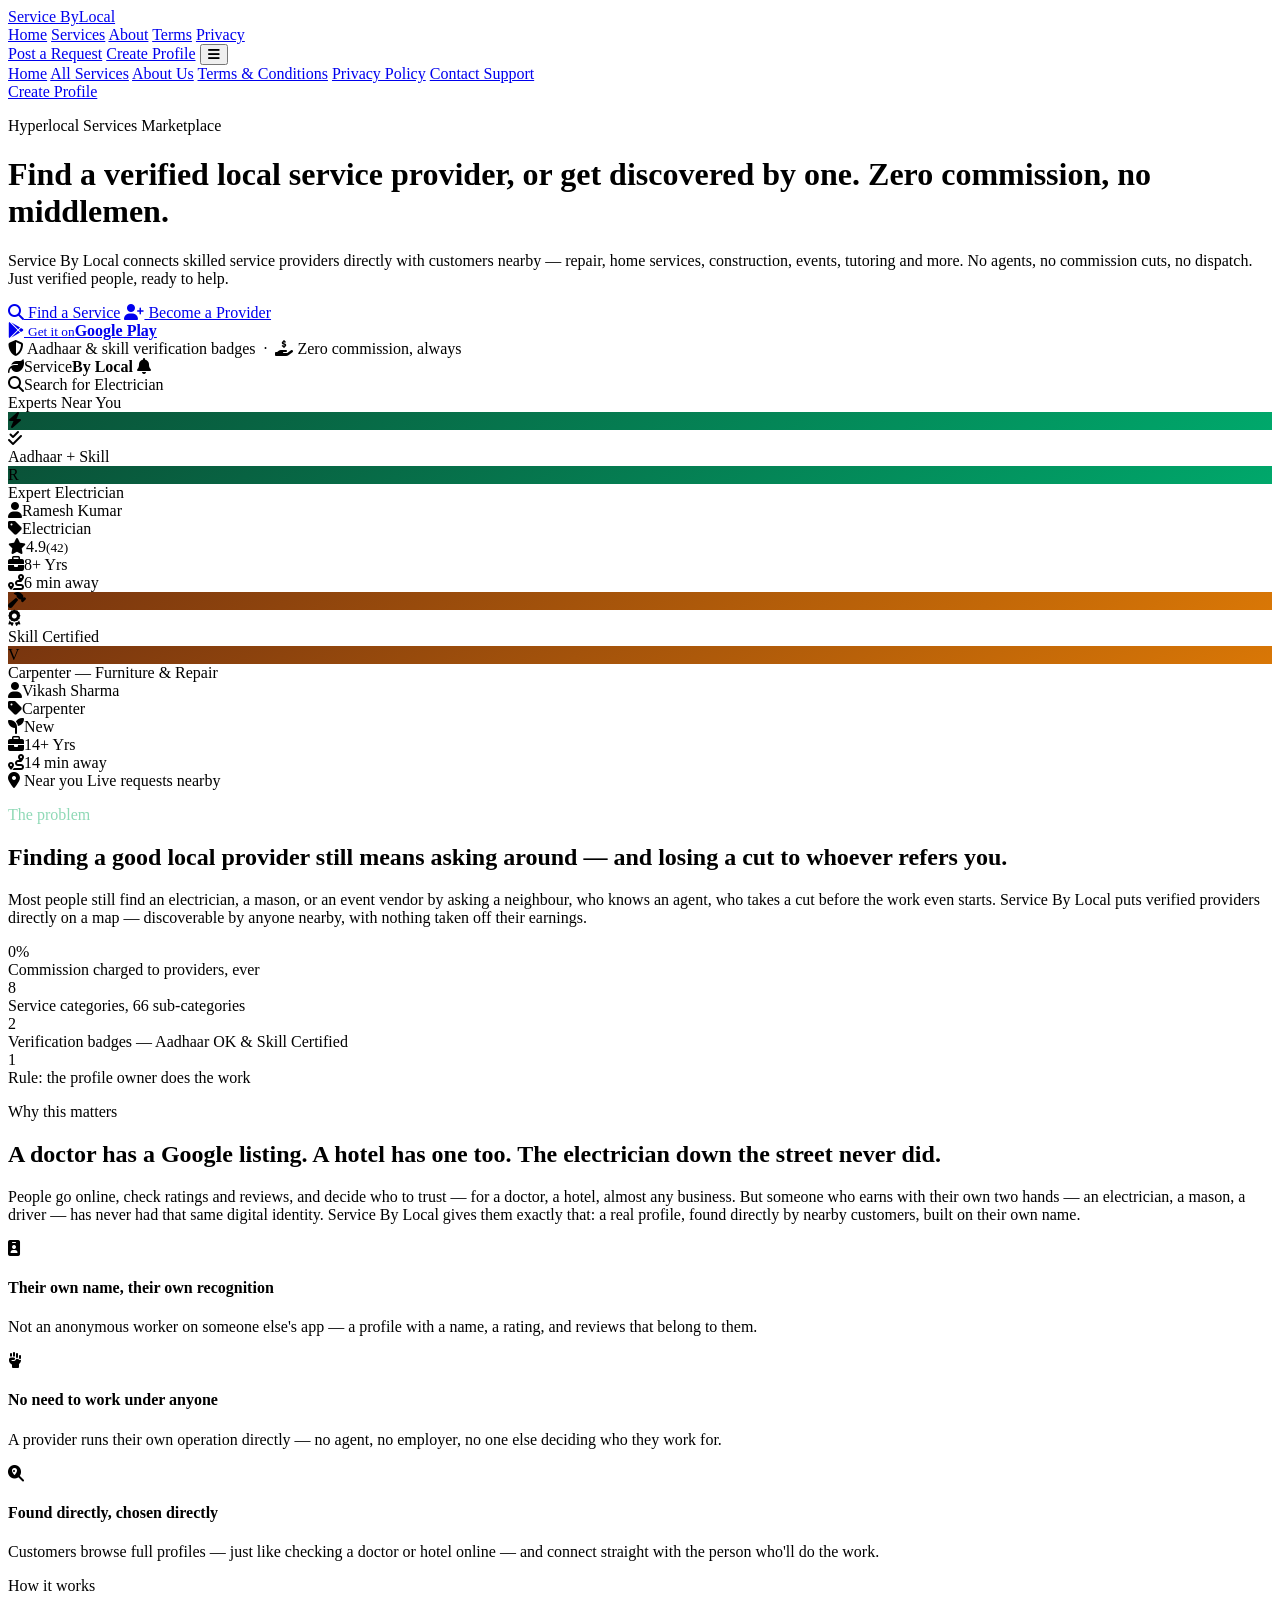
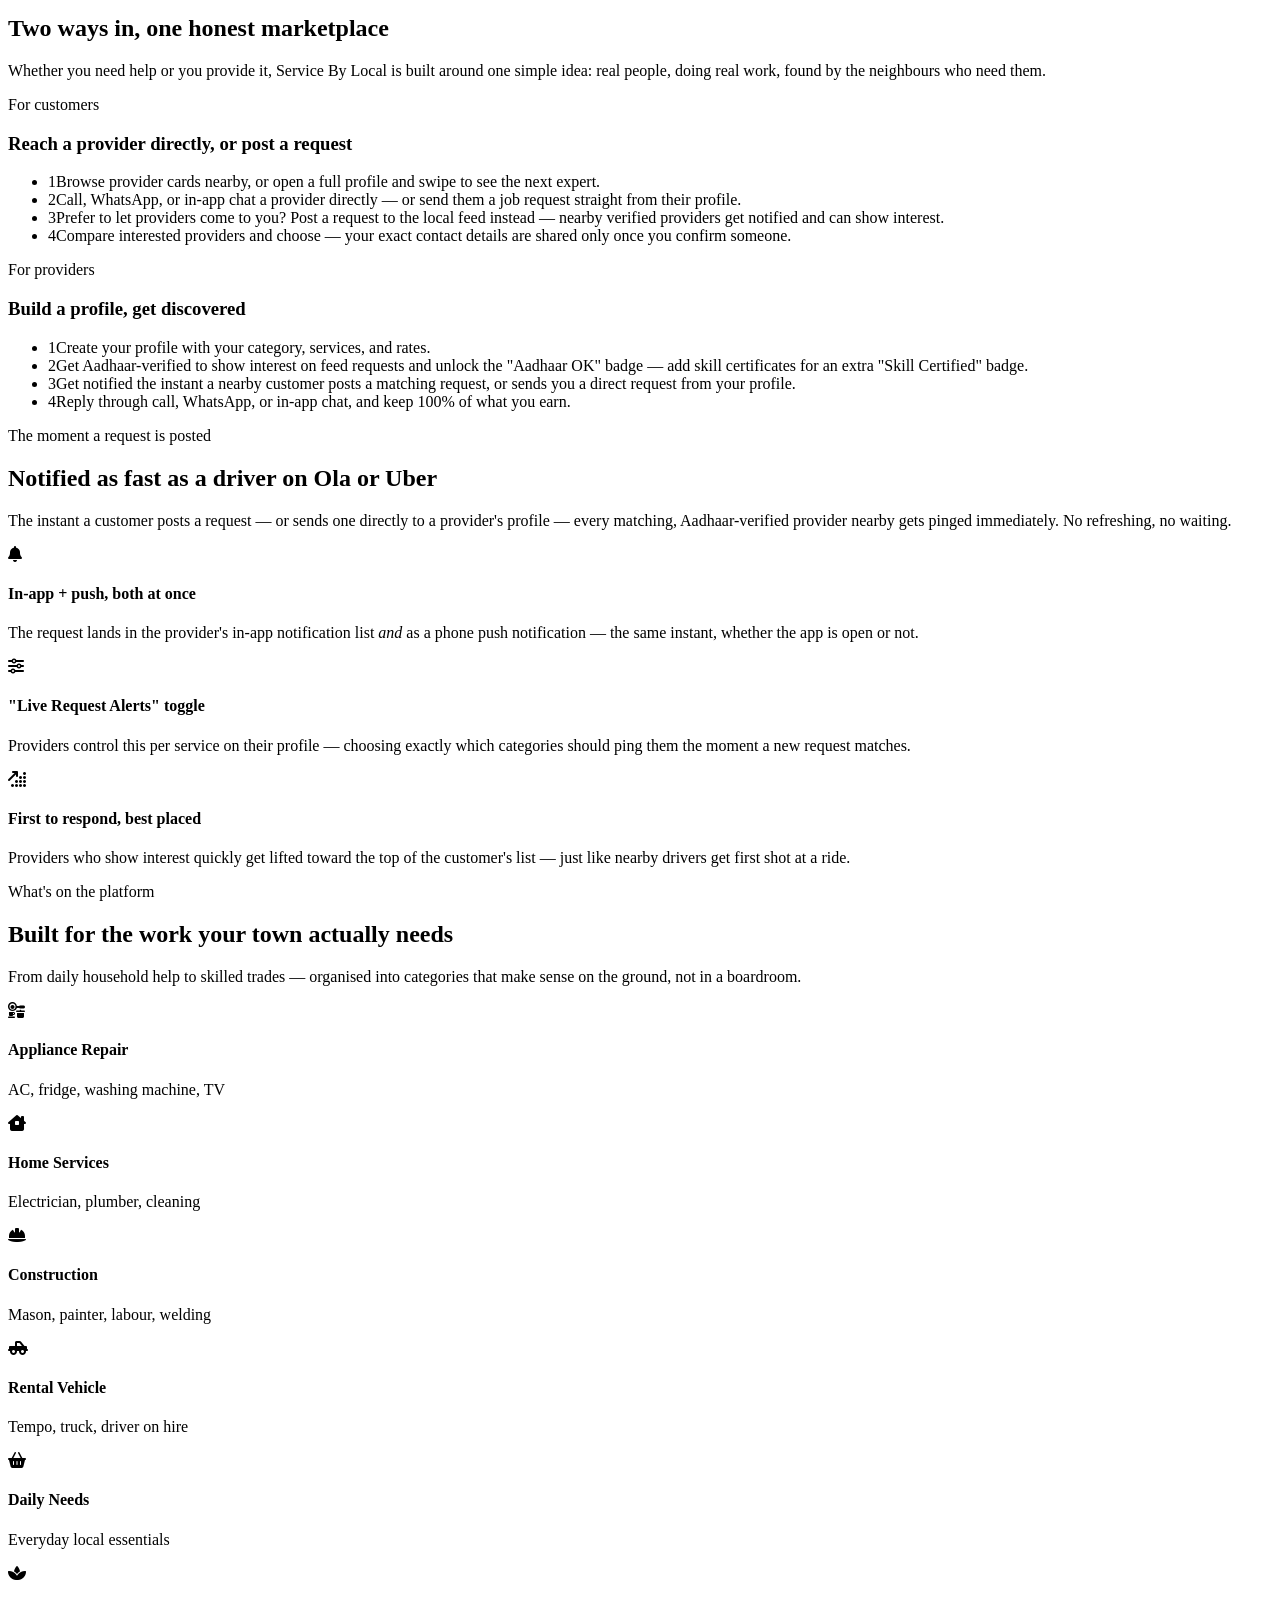
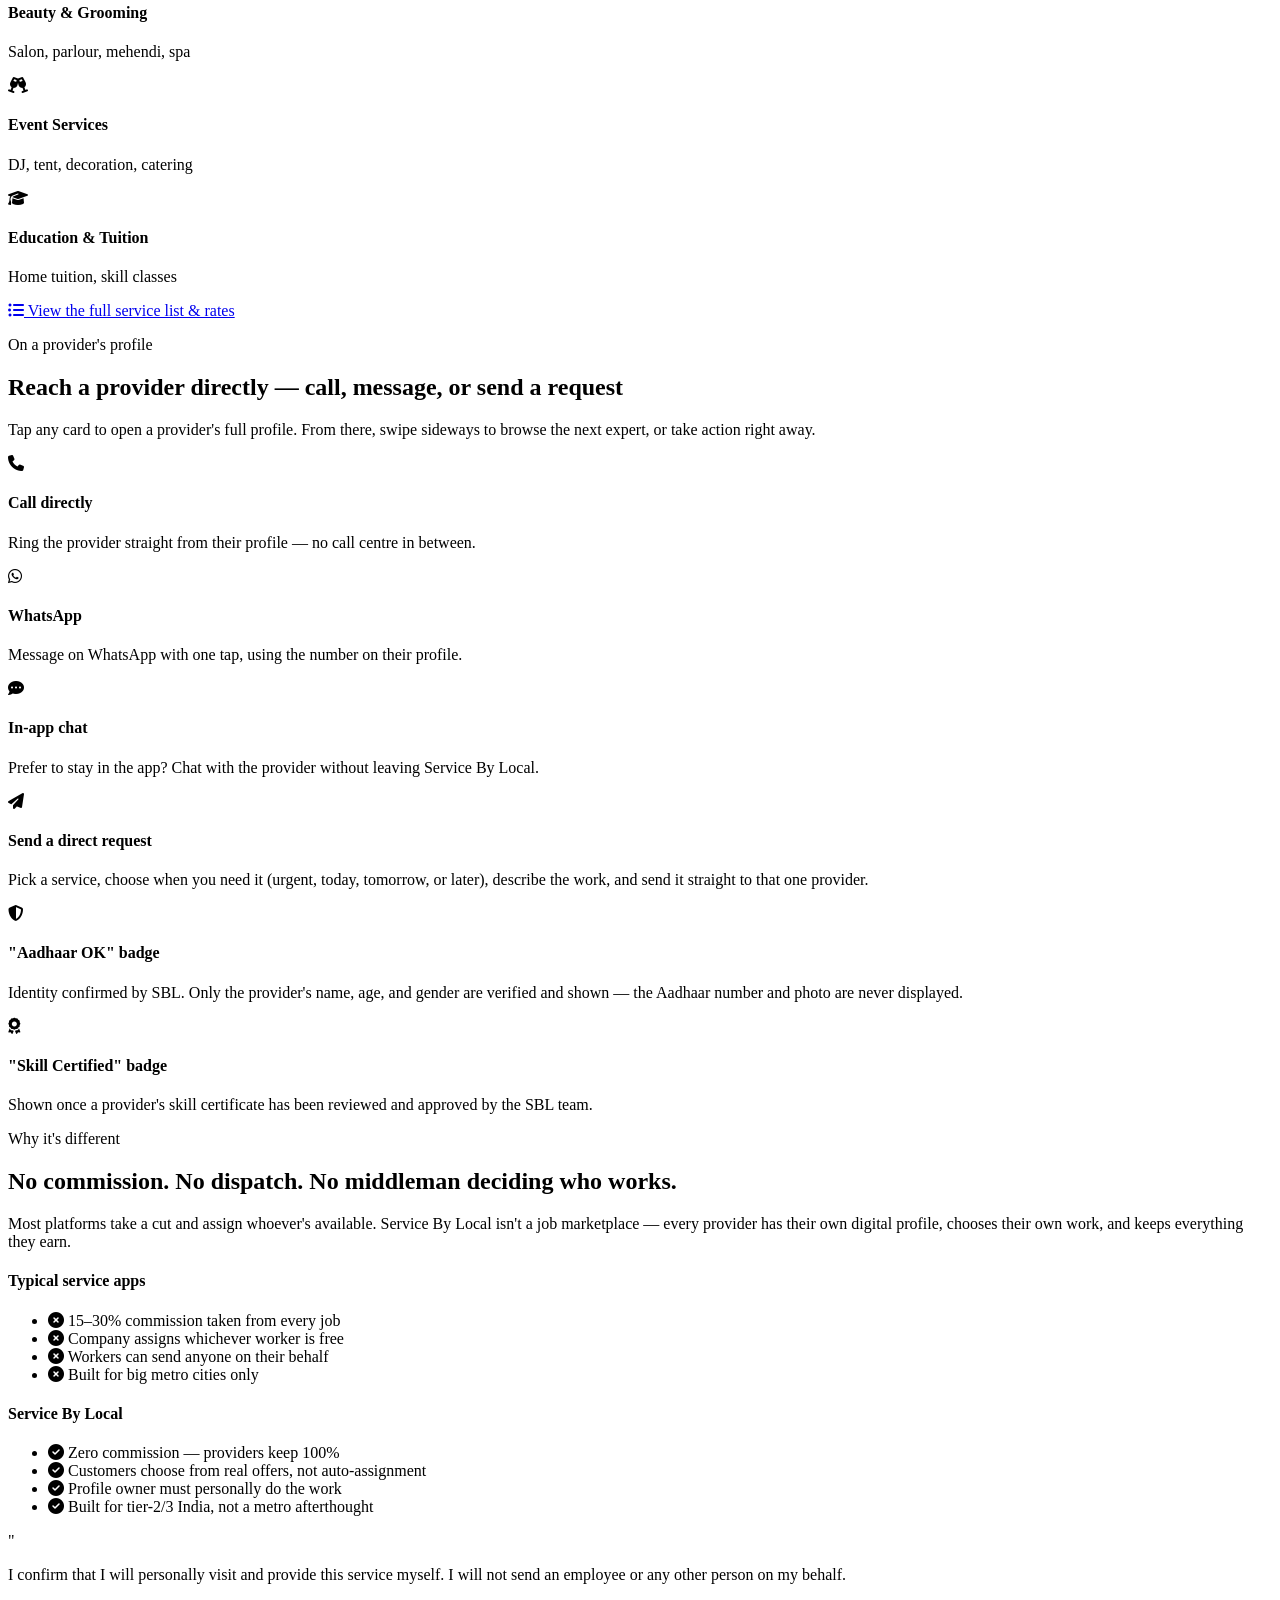
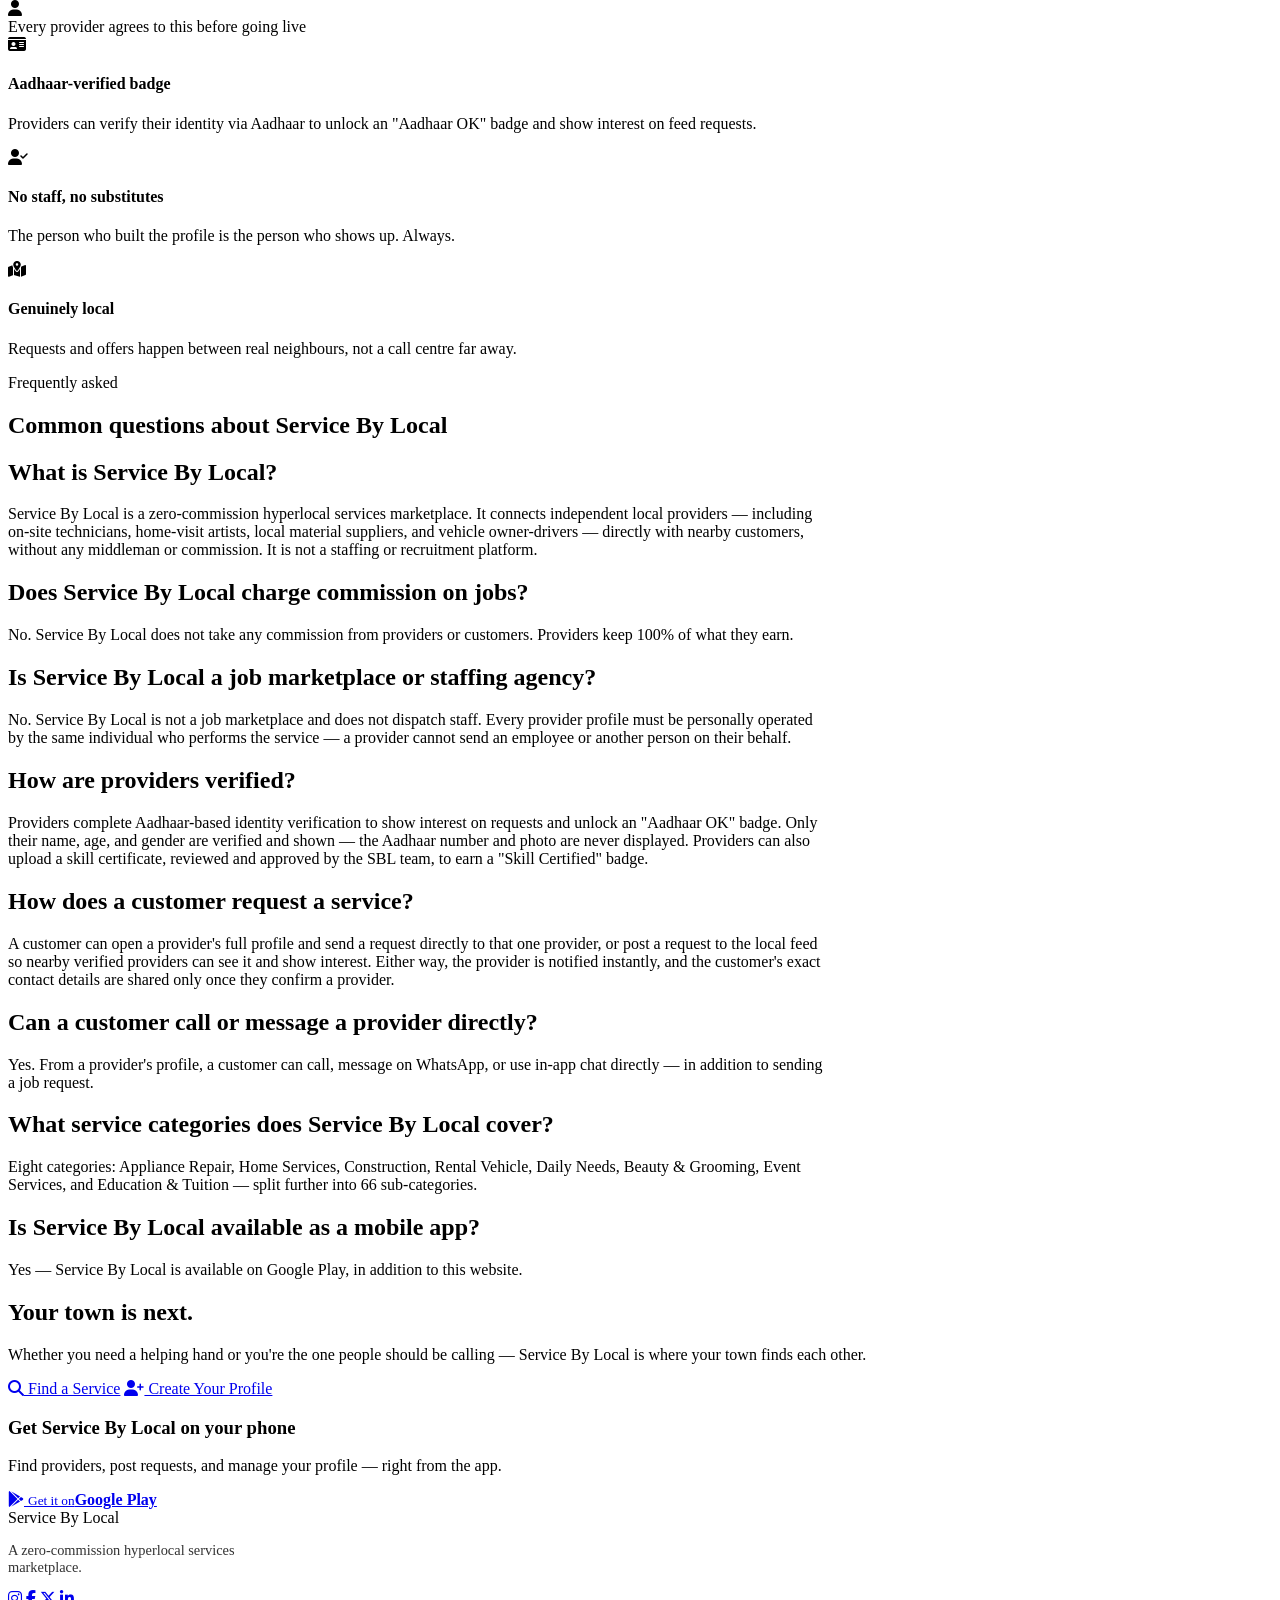
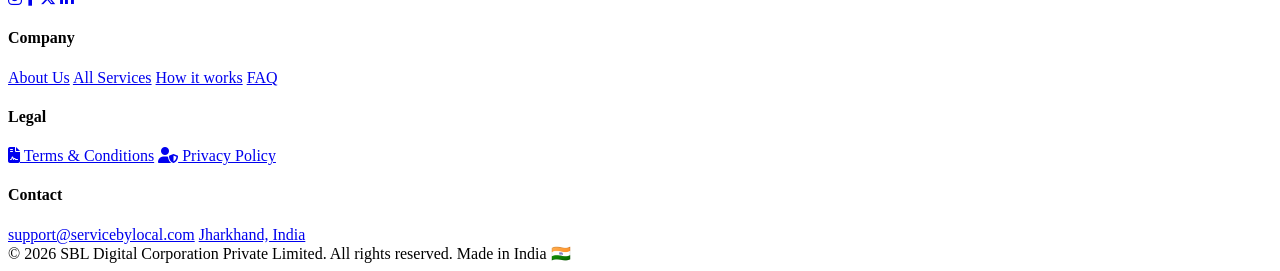
==== index.html @ 403f8a3e "Rename index-1.html to index.html" ====
<!DOCTYPE html>
<html lang="en">
<head>
<meta charset="UTF-8">
<meta name="viewport" content="width=device-width, initial-scale=1.0">
<title>Service By Local — Zero-Commission Hyperlocal Services Marketplace</title>
<meta name="description" content="Service By Local is a zero-commission marketplace that connects verified local service providers — appliance repair, home services, construction, event services, tutors and more — directly with nearby customers. No middlemen, no commission, Aadhaar-verified.">
<link rel="canonical" href="https://servicebylocal.com/">
<meta property="og:type" content="website">
<meta property="og:site_name" content="Service By Local">
<meta property="og:title" content="Service By Local — Zero-Commission Hyperlocal Services Marketplace">
<meta property="og:description" content="Service By Local is a zero-commission marketplace that connects verified local service providers — appliance repair, home services, construction, event services, tutors and more — directly with nearby customers. No middlemen, no commission, Aadhaar-verified.">
<meta property="og:url" content="https://servicebylocal.com/">
<meta name="twitter:card" content="summary_large_image">
<meta name="twitter:title" content="Service By Local — Zero-Commission Hyperlocal Services Marketplace">
<meta name="twitter:description" content="Service By Local is a zero-commission marketplace that connects verified local service providers — appliance repair, home services, construction, event services, tutors and more — directly with nearby customers. No middlemen, no commission, Aadhaar-verified.">
<link rel="stylesheet" href="style.css">
<link rel="stylesheet" href="https://cdnjs.cloudflare.com/ajax/libs/font-awesome/6.5.0/css/all.min.css">
<script type="application/ld+json">
{
  "@context": "https://schema.org",
  "@type": "Organization",
  "name": "Service By Local",
  "url": "https://servicebylocal.com/",
  "description": "Service By Local is a zero-commission hyperlocal services marketplace that connects Aadhaar-verified local service providers directly with nearby customers, without middlemen or job-dispatch.",
  "brand": "SBL Digital Corporation Private Limited",
  "sameAs": []
}
</script>
<script type="application/ld+json">
{
  "@context": "https://schema.org",
  "@type": "FAQPage",
  "mainEntity": [
    {"@type":"Question","name":"What is Service By Local?","acceptedAnswer":{"@type":"Answer","text":"Service By Local is a zero-commission hyperlocal services marketplace. It connects independent local providers — such as appliance repair technicians, electricians, plumbers, home-visit salon artists, local material suppliers, and vehicle owner-drivers — directly with nearby customers, without any middleman or commission. It is not a staffing or recruitment platform."}},
    {"@type":"Question","name":"Does Service By Local charge commission on jobs?","acceptedAnswer":{"@type":"Answer","text":"No. Service By Local does not take any commission from providers or customers. Providers keep 100% of what they earn."}},
    {"@type":"Question","name":"Is Service By Local a job marketplace or staffing agency?","acceptedAnswer":{"@type":"Answer","text":"No. Service By Local is not a job marketplace and does not dispatch staff. Every provider profile must be personally operated by the same individual who performs the service — a provider cannot send an employee or another person on their behalf."}},
    {"@type":"Question","name":"How are providers verified on Service By Local?","acceptedAnswer":{"@type":"Answer","text":"Providers complete Aadhaar-based identity verification to show interest on requests and unlock an 'Aadhaar OK' badge on their profile. Only their name, age, and gender are verified and shown — the Aadhaar number and photo are never displayed. Providers can also upload a skill certificate, which is reviewed and approved by the SBL team before a 'Skill Certified' badge appears on their profile."}},
    {"@type":"Question","name":"How does a customer request a service on Service By Local?","acceptedAnswer":{"@type":"Answer","text":"A customer can either open a provider's full profile and send a request directly to that one provider, or post a request to the local feed so nearby verified providers can see it and show interest. In both cases, the provider is notified instantly, and the customer's exact contact details are shared only once they confirm a provider."}},
    {"@type":"Question","name":"Can a customer call or message a provider directly?","acceptedAnswer":{"@type":"Answer","text":"Yes. From a provider's profile, a customer can call, message on WhatsApp, or use in-app chat directly — in addition to sending a job request."}},
    {"@type":"Question","name":"What service categories does Service By Local cover?","acceptedAnswer":{"@type":"Answer","text":"Service By Local covers eight categories: Appliance Repair, Home Services (electrician, plumber, cleaning), Construction (mason, painter, labour, welding), Rental Vehicle, Daily Needs, Beauty & Grooming, Event Services, and Education & Tuition, split further into 66 sub-categories."}},
    {"@type":"Question","name":"Is Service By Local available as a mobile app?","acceptedAnswer":{"@type":"Answer","text":"Yes, Service By Local is available as an app on Google Play, in addition to the website."}}
  ]
}
</script>
</head>
<body>
<nav class="nav">
  <div class="wrap">
    <a href="index.html" class="brand">
      <img src="logo.png" alt="Service By Local" class="brand-logo" onerror="this.remove()">
      <span class="dot"></span>Service By<span class="local">Local</span>
    </a>
    <div class="navlinks">
      <a href="index.html">Home</a>
      <a href="services.html">Services</a>
      <a href="about.html">About</a>
      <a href="terms.html">Terms</a>
      <a href="privacy.html">Privacy</a>
    </div>
    <div class="navcta">
      <a href="#" class="btn btn-ghost" onclick="openApp(event,'request')">Post a Request</a>
      <a href="#" class="btn btn-primary" onclick="openApp(event,'provider')">Create Profile</a>
      <button class="nav-burger" aria-label="Open menu" onclick="toggleMenu()"><i class="fa-solid fa-bars"></i></button>
    </div>
  </div>
</nav>

<div class="mobile-menu" id="mobileMenu">
  <div class="wrap">
    <a href="index.html" onclick="toggleMenu()">Home</a>
    <a href="services.html" onclick="toggleMenu()">All Services</a>
    <a href="about.html" onclick="toggleMenu()">About Us</a>
    <a href="terms.html" onclick="toggleMenu()">Terms &amp; Conditions</a>
    <a href="privacy.html" onclick="toggleMenu()">Privacy Policy</a>
    <a href="mailto:support@servicebylocal.com" onclick="toggleMenu()">Contact Support</a>
    <div class="mm-cta">
      <a href="#" class="btn btn-primary" style="width:100%;justify-content:center;" onclick="toggleMenu();openApp(event,'provider')">Create Profile</a>
    </div>
  </div>
</div>


<header class="hero">
  <div class="wrap">
    <div>
      <p class="eyebrow">Hyperlocal Services Marketplace</p>
      <h1>Find a verified local service provider, or get discovered by one. <span class="accent">Zero commission, no middlemen.</span></h1>
      <p class="lede">Service By Local connects skilled service providers directly with customers nearby — repair, home services, construction, events, tutoring and more. No agents, no commission cuts, no dispatch. Just verified people, ready to help.</p>
      <div class="ctas">
        <a href="#" class="btn btn-primary" onclick="openApp(event,'search')"><i class="fa-solid fa-magnifying-glass"></i> Find a Service</a>
        <a href="#" class="btn btn-ghost" onclick="openApp(event,'provider')"><i class="fa-solid fa-user-plus"></i> Become a Provider</a>
      </div>
      <a href="#" class="store-badge" onclick="openApp(event,'home')">
        <i class="fa-brands fa-google-play"></i>
        <span><small>Get it on</small><b>Google Play</b></span>
      </a>
      <div class="trustline"><i class="fa-solid fa-shield-halved"></i> Aadhaar &amp; skill verification badges &nbsp;·&nbsp; <i class="fa-solid fa-hand-holding-dollar"></i> Zero commission, always</div>
    </div>

    <div class="map-card">
      <div class="phone">
        <div class="phone-notch"></div>
        <div class="phone-screen">
          <div class="ph-top">
            <span class="ph-logo"><i class="fa-solid fa-leaf"></i>Service<b>By Local</b></span>
            <i class="fa-solid fa-bell ph-bell"></i>
          </div>
          <div class="ph-search"><i class="fa-solid fa-magnifying-glass"></i>Search for Electrician</div>
          <div class="ph-label">Experts Near You</div>
          <div class="fc-scope">
          <div class="grid">
            <div class="fc">
              <div class="fc-photo">
                <div class="fc-hero" style="background:linear-gradient(145deg,#0A5238,#00A86B)">
                  <i class="fas fa-bolt fc-wm"></i>
                  <div class="fc-fade"></div>
                </div>
                <div class="fc-badge"><div class="fc-badge-ic"><i class="fas fa-check-double"></i></div><span>Aadhaar + Skill</span></div>
                <div class="fc-av" style="background:linear-gradient(150deg,#0A5238,#00A86B)">R<span class="d"></span></div>
              </div>
              <div class="fc-b">
                <div class="fc-t">Expert Electrician</div>
                <div class="fc-by"><i class="fas fa-user"></i><span>Ramesh Kumar</span></div>
                <div class="fc-cat"><i class="fas fa-tag"></i>Electrician</div>
                <div class="fc-row">
                  <div class="fc-chip rate"><i class="fas fa-star"></i>4.9<small>(42)</small></div>
                  <div class="fc-chip exp"><i class="fas fa-briefcase"></i>8+ Yrs</div>
                </div>
                <div class="fc-dist"><i class="fas fa-route"></i>6 min away</div>
              </div>
            </div>
            <div class="fc">
              <div class="fc-photo">
                <div class="fc-hero" style="background:linear-gradient(145deg,#78350F,#D97706)">
                  <i class="fas fa-hammer fc-wm"></i>
                  <div class="fc-fade"></div>
                </div>
                <div class="fc-badge blue"><div class="fc-badge-ic"><i class="fas fa-award"></i></div><span>Skill Certified</span></div>
                <div class="fc-av" style="background:linear-gradient(150deg,#78350F,#D97706)">V<span class="d"></span></div>
              </div>
              <div class="fc-b">
                <div class="fc-t">Carpenter — Furniture &amp; Repair</div>
                <div class="fc-by"><i class="fas fa-user"></i><span>Vikash Sharma</span></div>
                <div class="fc-cat"><i class="fas fa-tag"></i>Carpenter</div>
                <div class="fc-row">
                  <div class="fc-chip rate new"><i class="fas fa-seedling"></i>New</div>
                  <div class="fc-chip exp"><i class="fas fa-briefcase"></i>14+ Yrs</div>
                </div>
                <div class="fc-dist"><i class="fas fa-route"></i>14 min away</div>
              </div>
            </div>
          </div>
          </div>
        </div>
      </div>
      <div class="map-caption">
        <span class="place"><i class="fa-solid fa-location-dot" style="color:var(--green-dark)"></i> Near you</span>
        <span class="badge">Live requests nearby</span>
      </div>
    </div>
  </div>
</header>

<section class="insight">
  <div class="wrap">
    <div>
      <p class="eyebrow" style="color:#8FD9B6">The problem</p>
      <h2>Finding a good local provider still means asking around — and losing a cut to whoever refers you.</h2>
      <p>Most people still find an electrician, a mason, or an event vendor by asking a neighbour, who knows an agent, who takes a cut before the work even starts. Service By Local puts verified providers directly on a map — discoverable by anyone nearby, with nothing taken off their earnings.</p>
    </div>
    <div class="stat-grid">
      <div class="stat-card"><div class="num">0%</div><div class="lbl">Commission charged to providers, ever</div></div>
      <div class="stat-card"><div class="num">8</div><div class="lbl">Service categories, 66 sub-categories</div></div>
      <div class="stat-card"><div class="num">2</div><div class="lbl">Verification badges — Aadhaar OK &amp; Skill Certified</div></div>
      <div class="stat-card"><div class="num">1</div><div class="lbl">Rule: the profile owner does the work</div></div>
    </div>
  </div>
</section>

<section class="section" style="padding-top:0;">
  <div class="wrap">
    <div class="section-head">
      <p class="eyebrow">Why this matters</p>
      <h2>A doctor has a Google listing. A hotel has one too. The electrician down the street never did.</h2>
      <p>People go online, check ratings and reviews, and decide who to trust — for a doctor, a hotel, almost any business. But someone who earns with their own two hands — an electrician, a mason, a driver — has never had that same digital identity. Service By Local gives them exactly that: a real profile, found directly by nearby customers, built on their own name.</p>
    </div>
    <div class="values">
      <div class="vcard"><i class="fa-solid fa-id-badge"></i><h4>Their own name, their own recognition</h4><p>Not an anonymous worker on someone else's app — a profile with a name, a rating, and reviews that belong to them.</p></div>
      <div class="vcard"><i class="fa-solid fa-hand-fist"></i><h4>No need to work under anyone</h4><p>A provider runs their own operation directly — no agent, no employer, no one else deciding who they work for.</p></div>
      <div class="vcard"><i class="fa-solid fa-magnifying-glass-location"></i><h4>Found directly, chosen directly</h4><p>Customers browse full profiles — just like checking a doctor or hotel online — and connect straight with the person who'll do the work.</p></div>
    </div>
  </div>
</section>

<section class="section" id="how-it-works">
  <div class="wrap">
    <div class="section-head">
      <p class="eyebrow">How it works</p>
      <h2>Two ways in, one honest marketplace</h2>
      <p>Whether you need help or you provide it, Service By Local is built around one simple idea: real people, doing real work, found by the neighbours who need them.</p>
    </div>
    <div class="paths">
      <div class="path-card">
        <div class="tag">For customers</div>
        <h3>Reach a provider directly, or post a request</h3>
        <ul class="steps">
          <li><span class="num">1</span>Browse provider cards nearby, or open a full profile and swipe to see the next expert.</li>
          <li><span class="num">2</span>Call, WhatsApp, or in-app chat a provider directly — or send them a job request straight from their profile.</li>
          <li><span class="num">3</span>Prefer to let providers come to you? Post a request to the local feed instead — nearby verified providers get notified and can show interest.</li>
          <li><span class="num">4</span>Compare interested providers and choose — your exact contact details are shared only once you confirm someone.</li>
        </ul>
      </div>
      <div class="path-card">
        <div class="tag">For providers</div>
        <h3>Build a profile, get discovered</h3>
        <ul class="steps">
          <li><span class="num">1</span>Create your profile with your category, services, and rates.</li>
          <li><span class="num">2</span>Get Aadhaar-verified to show interest on feed requests and unlock the "Aadhaar OK" badge — add skill certificates for an extra "Skill Certified" badge.</li>
          <li><span class="num">3</span>Get notified the instant a nearby customer posts a matching request, or sends you a direct request from your profile.</li>
          <li><span class="num">4</span>Reply through call, WhatsApp, or in-app chat, and keep 100% of what you earn.</li>
        </ul>
      </div>
    </div>
  </div>
</section>

<section class="section" style="padding-top:0;">
  <div class="wrap">
    <div class="section-head">
      <p class="eyebrow">The moment a request is posted</p>
      <h2>Notified as fast as a driver on Ola or Uber</h2>
      <p>The instant a customer posts a request — or sends one directly to a provider's profile — every matching, Aadhaar-verified provider nearby gets pinged immediately. No refreshing, no waiting.</p>
    </div>
    <div class="values">
      <div class="vcard"><i class="fa-solid fa-bell"></i><h4>In-app + push, both at once</h4><p>The request lands in the provider's in-app notification list <em>and</em> as a phone push notification — the same instant, whether the app is open or not.</p></div>
      <div class="vcard"><i class="fa-solid fa-sliders"></i><h4>"Live Request Alerts" toggle</h4><p>Providers control this per service on their profile — choosing exactly which categories should ping them the moment a new request matches.</p></div>
      <div class="vcard"><i class="fa-solid fa-arrow-up-right-dots"></i><h4>First to respond, best placed</h4><p>Providers who show interest quickly get lifted toward the top of the customer's list — just like nearby drivers get first shot at a ride.</p></div>
    </div>
  </div>
</section>

<section class="section" id="categories" style="padding-top:0;">
  <div class="wrap">
    <div class="section-head">
      <p class="eyebrow">What's on the platform</p>
      <h2>Built for the work your town actually needs</h2>
      <p>From daily household help to skilled trades — organised into categories that make sense on the ground, not in a boardroom.</p>
    </div>
    <div class="cat-grid">
      <div class="cat-card"><i class="fa-solid fa-kitchen-set"></i><h4>Appliance Repair</h4><p>AC, fridge, washing machine, TV</p></div>
      <div class="cat-card"><i class="fa-solid fa-house-chimney-window"></i><h4>Home Services</h4><p>Electrician, plumber, cleaning</p></div>
      <div class="cat-card"><i class="fa-solid fa-helmet-safety"></i><h4>Construction</h4><p>Mason, painter, labour, welding</p></div>
      <div class="cat-card"><i class="fa-solid fa-truck-pickup"></i><h4>Rental Vehicle</h4><p>Tempo, truck, driver on hire</p></div>
      <div class="cat-card"><i class="fa-solid fa-basket-shopping"></i><h4>Daily Needs</h4><p>Everyday local essentials</p></div>
      <div class="cat-card"><i class="fa-solid fa-spa"></i><h4>Beauty & Grooming</h4><p>Salon, parlour, mehendi, spa</p></div>
      <div class="cat-card"><i class="fa-solid fa-champagne-glasses"></i><h4>Event Services</h4><p>DJ, tent, decoration, catering</p></div>
      <div class="cat-card"><i class="fa-solid fa-graduation-cap"></i><h4>Education & Tuition</h4><p>Home tuition, skill classes</p></div>
    </div>
    <a href="services.html" class="cat-more"><i class="fa-solid fa-list-ul"></i> View the full service list &amp; rates</a>
  </div>
</section>

<section class="section" style="padding-top:0;">
  <div class="wrap">
    <div class="section-head">
      <p class="eyebrow">On a provider's profile</p>
      <h2>Reach a provider directly — call, message, or send a request</h2>
      <p>Tap any card to open a provider's full profile. From there, swipe sideways to browse the next expert, or take action right away.</p>
    </div>
    <div class="values">
      <div class="vcard"><i class="fa-solid fa-phone"></i><h4>Call directly</h4><p>Ring the provider straight from their profile — no call centre in between.</p></div>
      <div class="vcard"><i class="fa-brands fa-whatsapp"></i><h4>WhatsApp</h4><p>Message on WhatsApp with one tap, using the number on their profile.</p></div>
      <div class="vcard"><i class="fa-solid fa-comment-dots"></i><h4>In-app chat</h4><p>Prefer to stay in the app? Chat with the provider without leaving Service By Local.</p></div>
      <div class="vcard"><i class="fa-solid fa-paper-plane"></i><h4>Send a direct request</h4><p>Pick a service, choose when you need it (urgent, today, tomorrow, or later), describe the work, and send it straight to that one provider.</p></div>
      <div class="vcard"><i class="fa-solid fa-shield-halved"></i><h4>"Aadhaar OK" badge</h4><p>Identity confirmed by SBL. Only the provider's name, age, and gender are verified and shown — the Aadhaar number and photo are never displayed.</p></div>
      <div class="vcard"><i class="fa-solid fa-award"></i><h4>"Skill Certified" badge</h4><p>Shown once a provider's skill certificate has been reviewed and approved by the SBL team.</p></div>
    </div>
  </div>
</section>

<section class="section compare" id="trust">
  <div class="wrap">
    <div class="section-head">
      <p class="eyebrow">Why it's different</p>
      <h2>No commission. No dispatch. No middleman deciding who works.</h2>
      <p>Most platforms take a cut and assign whoever's available. Service By Local isn't a job marketplace — every provider has their own digital profile, chooses their own work, and keeps everything they earn.</p>
    </div>
    <div class="compare-grid">
      <div class="compare-card old">
        <h4>Typical service apps</h4>
        <ul>
          <li><i class="fa-solid fa-circle-xmark"></i> 15–30% commission taken from every job</li>
          <li><i class="fa-solid fa-circle-xmark"></i> Company assigns whichever worker is free</li>
          <li><i class="fa-solid fa-circle-xmark"></i> Workers can send anyone on their behalf</li>
          <li><i class="fa-solid fa-circle-xmark"></i> Built for big metro cities only</li>
        </ul>
      </div>
      <div class="compare-card sbl">
        <h4>Service By Local</h4>
        <ul>
          <li><i class="fa-solid fa-circle-check"></i> Zero commission — providers keep 100%</li>
          <li><i class="fa-solid fa-circle-check"></i> Customers choose from real offers, not auto-assignment</li>
          <li><i class="fa-solid fa-circle-check"></i> Profile owner must personally do the work</li>
          <li><i class="fa-solid fa-circle-check"></i> Built for tier-2/3 India, not a metro afterthought</li>
        </ul>
      </div>
    </div>
  </div>
</section>

<section class="section">
  <div class="wrap trust">
    <div class="trust-card">
      <div class="quote-mark">"</div>
      <p class="decl">I confirm that I will personally visit and provide this service myself. I will not send an employee or any other person on my behalf.</p>
      <div class="who">
        <div class="avatar"><i class="fa-solid fa-user"></i></div>
        Every provider agrees to this before going live
      </div>
    </div>
    <div class="trust-points">
      <div class="point"><i class="fa-solid fa-id-card"></i><div><h4>Aadhaar-verified badge</h4><p>Providers can verify their identity via Aadhaar to unlock an "Aadhaar OK" badge and show interest on feed requests.</p></div></div>
      <div class="point"><i class="fa-solid fa-user-check"></i><div><h4>No staff, no substitutes</h4><p>The person who built the profile is the person who shows up. Always.</p></div></div>
      <div class="point"><i class="fa-solid fa-map-location-dot"></i><div><h4>Genuinely local</h4><p>Requests and offers happen between real neighbours, not a call centre far away.</p></div></div>
    </div>
  </div>
</section>

<section class="section" id="faq" style="padding-top:0;">
  <div class="wrap">
    <div class="section-head">
      <p class="eyebrow">Frequently asked</p>
      <h2>Common questions about Service By Local</h2>
    </div>
    <div class="legal" style="padding:0;">
      <div style="max-width:820px;">
        <h2 style="margin-top:0;border-top:none;padding-top:0;">What is Service By Local?</h2>
        <p>Service By Local is a zero-commission hyperlocal services marketplace. It connects independent local providers — including on-site technicians, home-visit artists, local material suppliers, and vehicle owner-drivers — directly with nearby customers, without any middleman or commission. It is not a staffing or recruitment platform.</p>

        <h2>Does Service By Local charge commission on jobs?</h2>
        <p>No. Service By Local does not take any commission from providers or customers. Providers keep 100% of what they earn.</p>

        <h2>Is Service By Local a job marketplace or staffing agency?</h2>
        <p>No. Service By Local is not a job marketplace and does not dispatch staff. Every provider profile must be personally operated by the same individual who performs the service — a provider cannot send an employee or another person on their behalf.</p>

        <h2>How are providers verified?</h2>
        <p>Providers complete Aadhaar-based identity verification to show interest on requests and unlock an "Aadhaar OK" badge. Only their name, age, and gender are verified and shown — the Aadhaar number and photo are never displayed. Providers can also upload a skill certificate, reviewed and approved by the SBL team, to earn a "Skill Certified" badge.</p>

        <h2>How does a customer request a service?</h2>
        <p>A customer can open a provider's full profile and send a request directly to that one provider, or post a request to the local feed so nearby verified providers can see it and show interest. Either way, the provider is notified instantly, and the customer's exact contact details are shared only once they confirm a provider.</p>

        <h2>Can a customer call or message a provider directly?</h2>
        <p>Yes. From a provider's profile, a customer can call, message on WhatsApp, or use in-app chat directly — in addition to sending a job request.</p>

        <h2>What service categories does Service By Local cover?</h2>
        <p>Eight categories: Appliance Repair, Home Services, Construction, Rental Vehicle, Daily Needs, Beauty &amp; Grooming, Event Services, and Education &amp; Tuition — split further into 66 sub-categories.</p>

        <h2>Is Service By Local available as a mobile app?</h2>
        <p>Yes — Service By Local is available on Google Play, in addition to this website.</p>
      </div>
    </div>
  </div>
</section>

<section class="section" style="padding-top:0;">
  <div class="wrap">
    <div class="cta-band">
      <h2>Your town is next.</h2>
      <p>Whether you need a helping hand or you're the one people should be calling — Service By Local is where your town finds each other.</p>
      <div class="ctas">
        <a href="#" class="btn btn-light" onclick="openApp(event,'search')"><i class="fa-solid fa-magnifying-glass"></i> Find a Service</a>
        <a href="#" class="btn btn-light" onclick="openApp(event,'provider')"><i class="fa-solid fa-user-plus"></i> Create Your Profile</a>
      </div>
    </div>
  </div>
</section>

<footer>
  <div class="wrap footer-top">
    <div>
      <h3>Get Service By Local on your phone</h3>
      <p>Find providers, post requests, and manage your profile — right from the app.</p>
    </div>
    <a href="#" class="store-badge" onclick="openApp(event,'home')">
      <i class="fa-brands fa-google-play"></i>
      <span><small>Get it on</small><b>Google Play</b></span>
    </a>
  </div>

  <div class="wrap">
    <div>
      <div class="fbrand">Service By Local</div>
      <p style="opacity:.8;font-size:.9rem;max-width:280px;">A zero-commission hyperlocal services marketplace.</p>
      <div class="fsocial">
        <a href="#" aria-label="Instagram"><i class="fa-brands fa-instagram"></i></a>
        <a href="#" aria-label="Facebook"><i class="fa-brands fa-facebook-f"></i></a>
        <a href="#" aria-label="X (Twitter)"><i class="fa-brands fa-x-twitter"></i></a>
        <a href="#" aria-label="LinkedIn"><i class="fa-brands fa-linkedin-in"></i></a>
      </div>
    </div>
    <div class="flist"><h4>Company</h4>
      <a href="about.html">About Us</a>
      <a href="services.html">All Services</a>
      <a href="#how-it-works">How it works</a>
      <a href="#faq">FAQ</a>
    </div>
    <div class="flist"><h4>Legal</h4>
      <div class="flegal-btns">
        <a href="terms.html" class="flegal-btn"><i class="fa-solid fa-file-contract"></i> Terms &amp; Conditions</a>
        <a href="privacy.html" class="flegal-btn"><i class="fa-solid fa-user-shield"></i> Privacy Policy</a>
      </div>
    </div>
    <div class="flist"><h4>Contact</h4>
      <a href="mailto:support@servicebylocal.com">support@servicebylocal.com</a>
      <a href="#">Jharkhand, India</a>
    </div>
  </div>
  <div class="footer-bottom">
    <span>© 2026 SBL Digital Corporation Private Limited. All rights reserved.</span>
    <span>Made in India 🇮🇳</span>
  </div>
</footer>

<script src="app.js"></script>
</body>
</html>
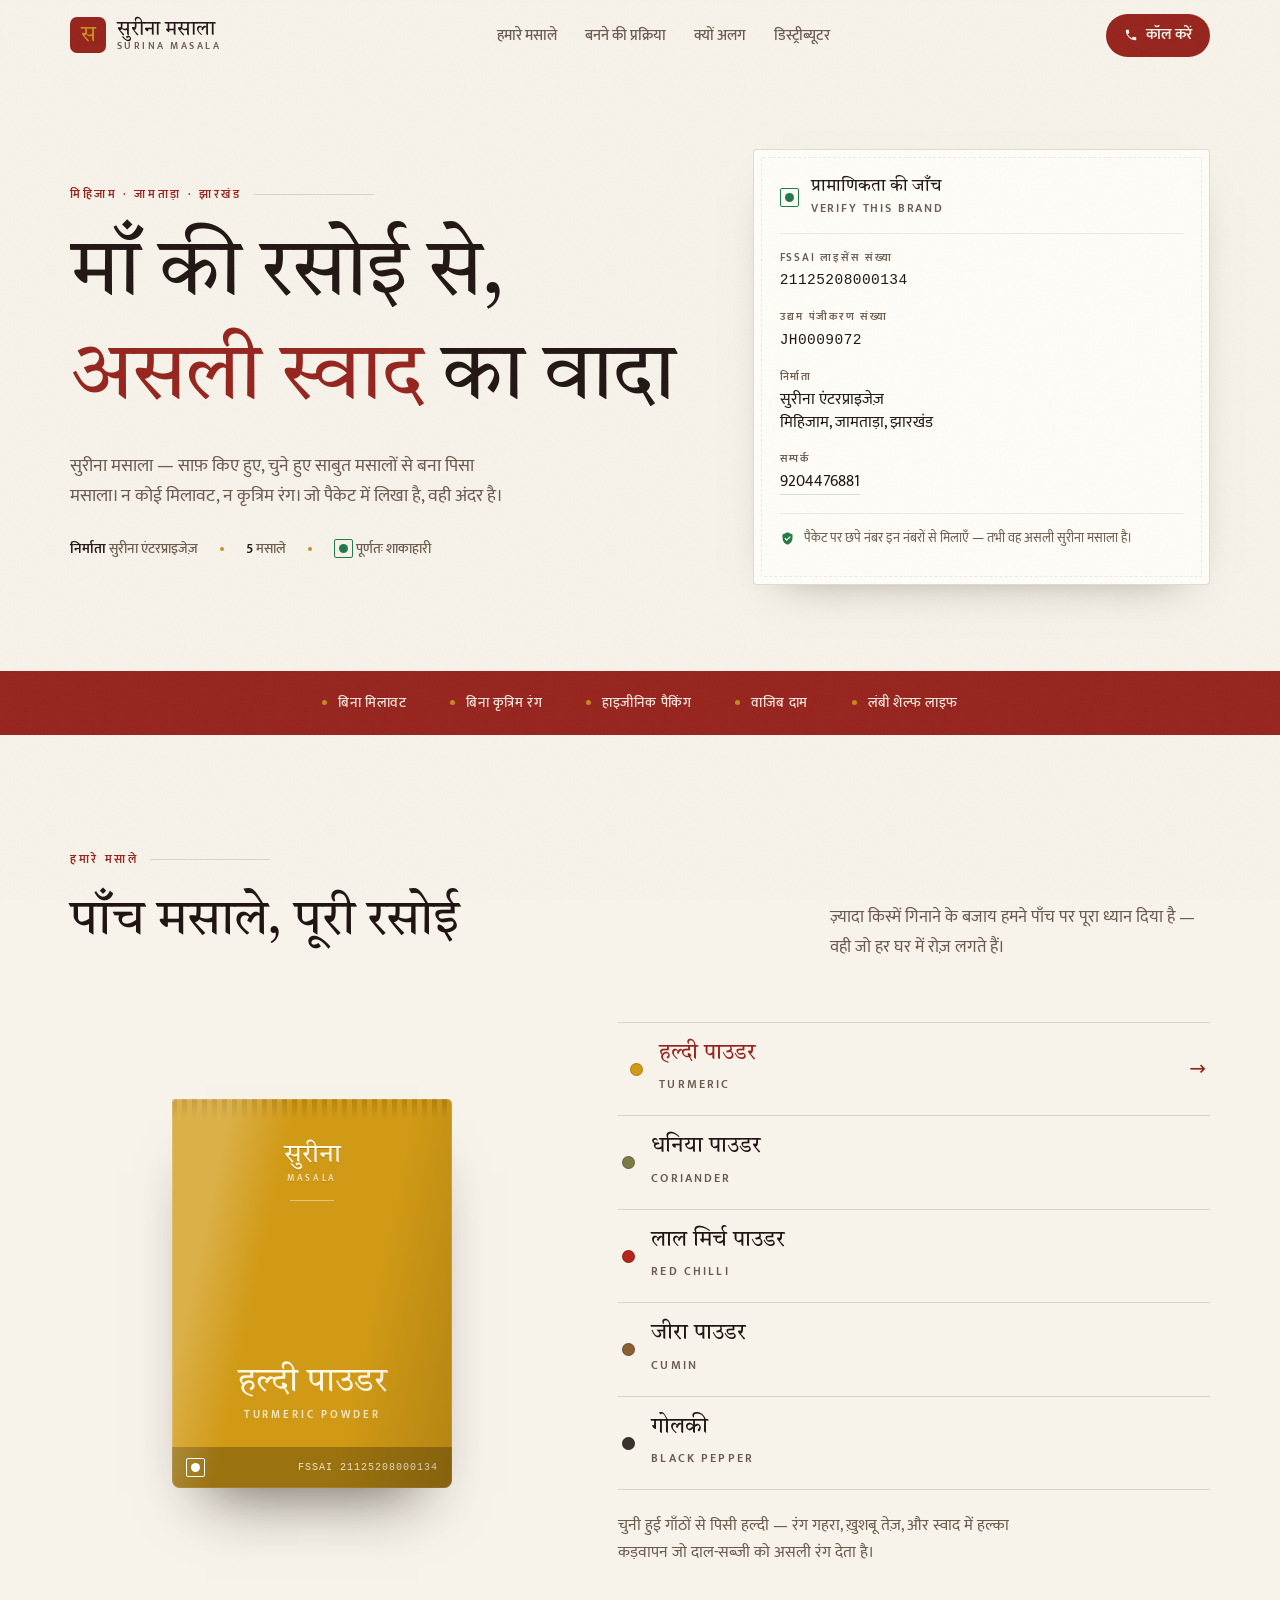
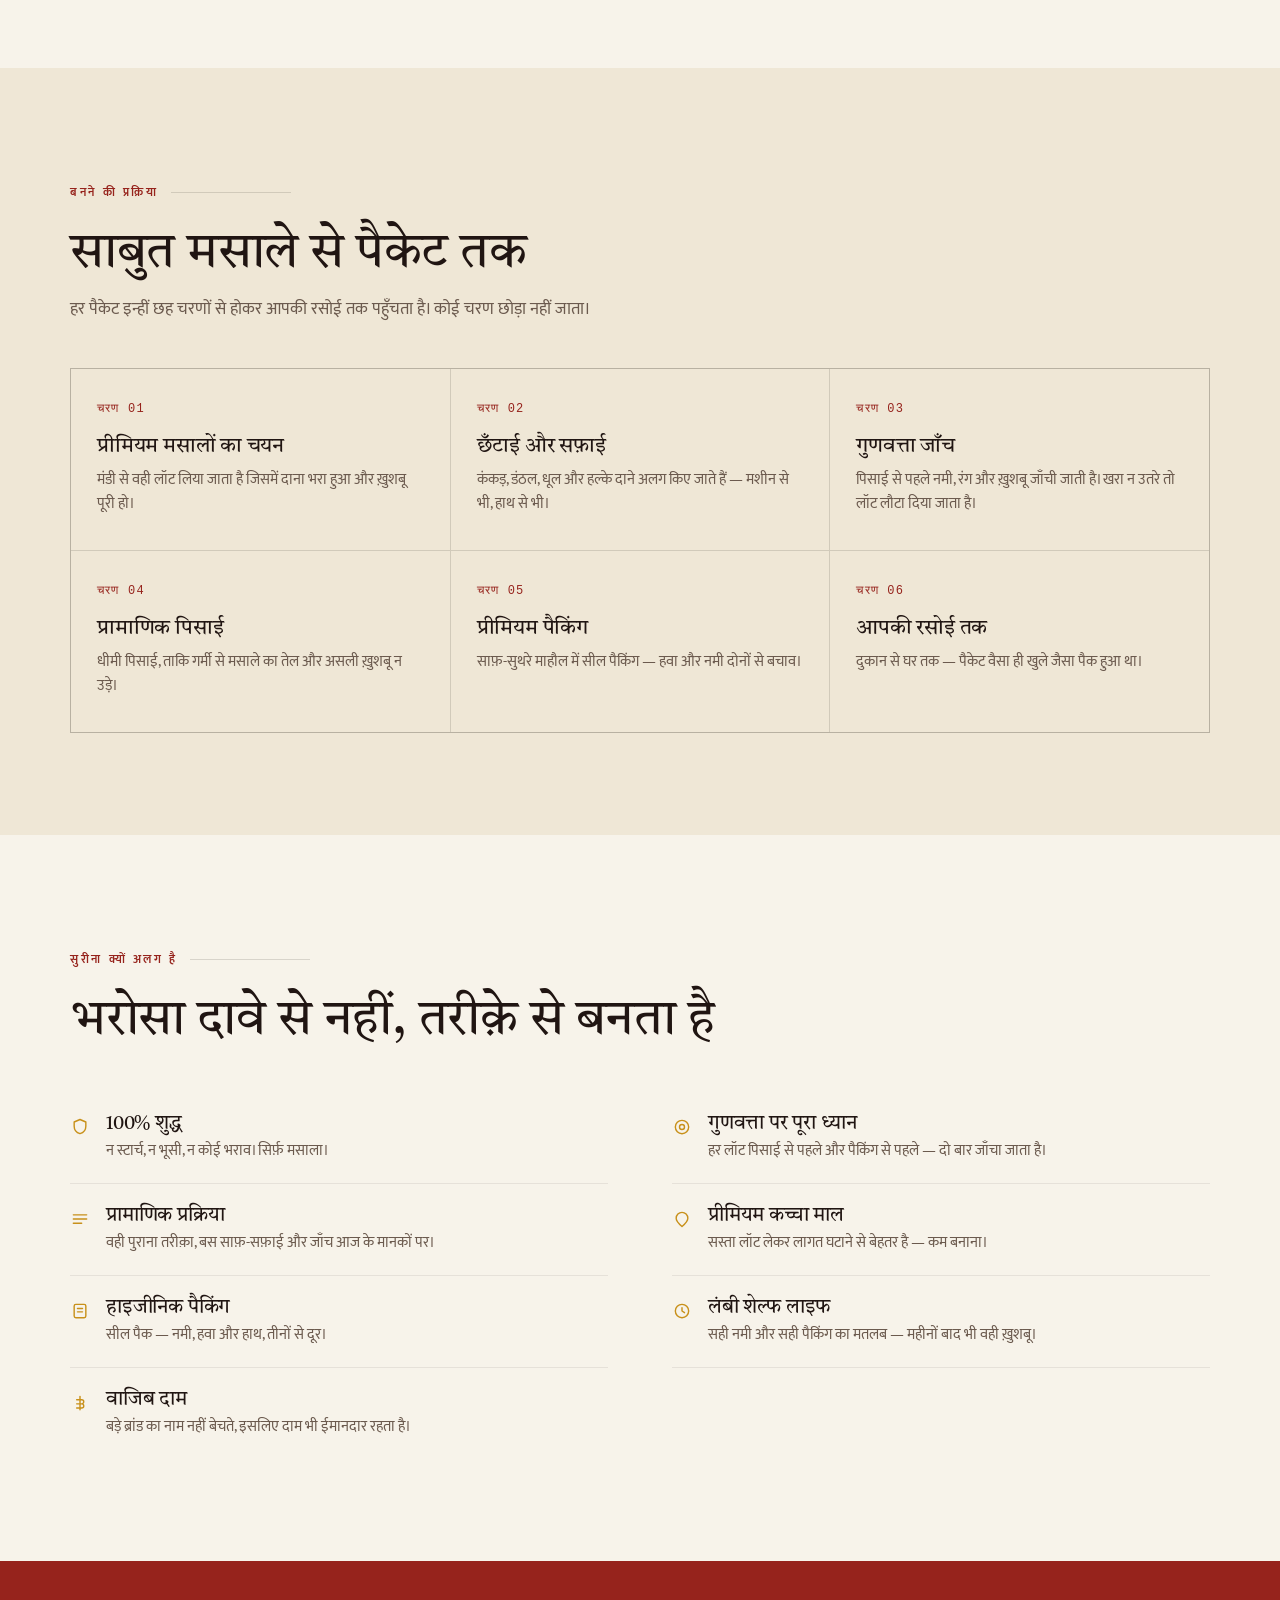
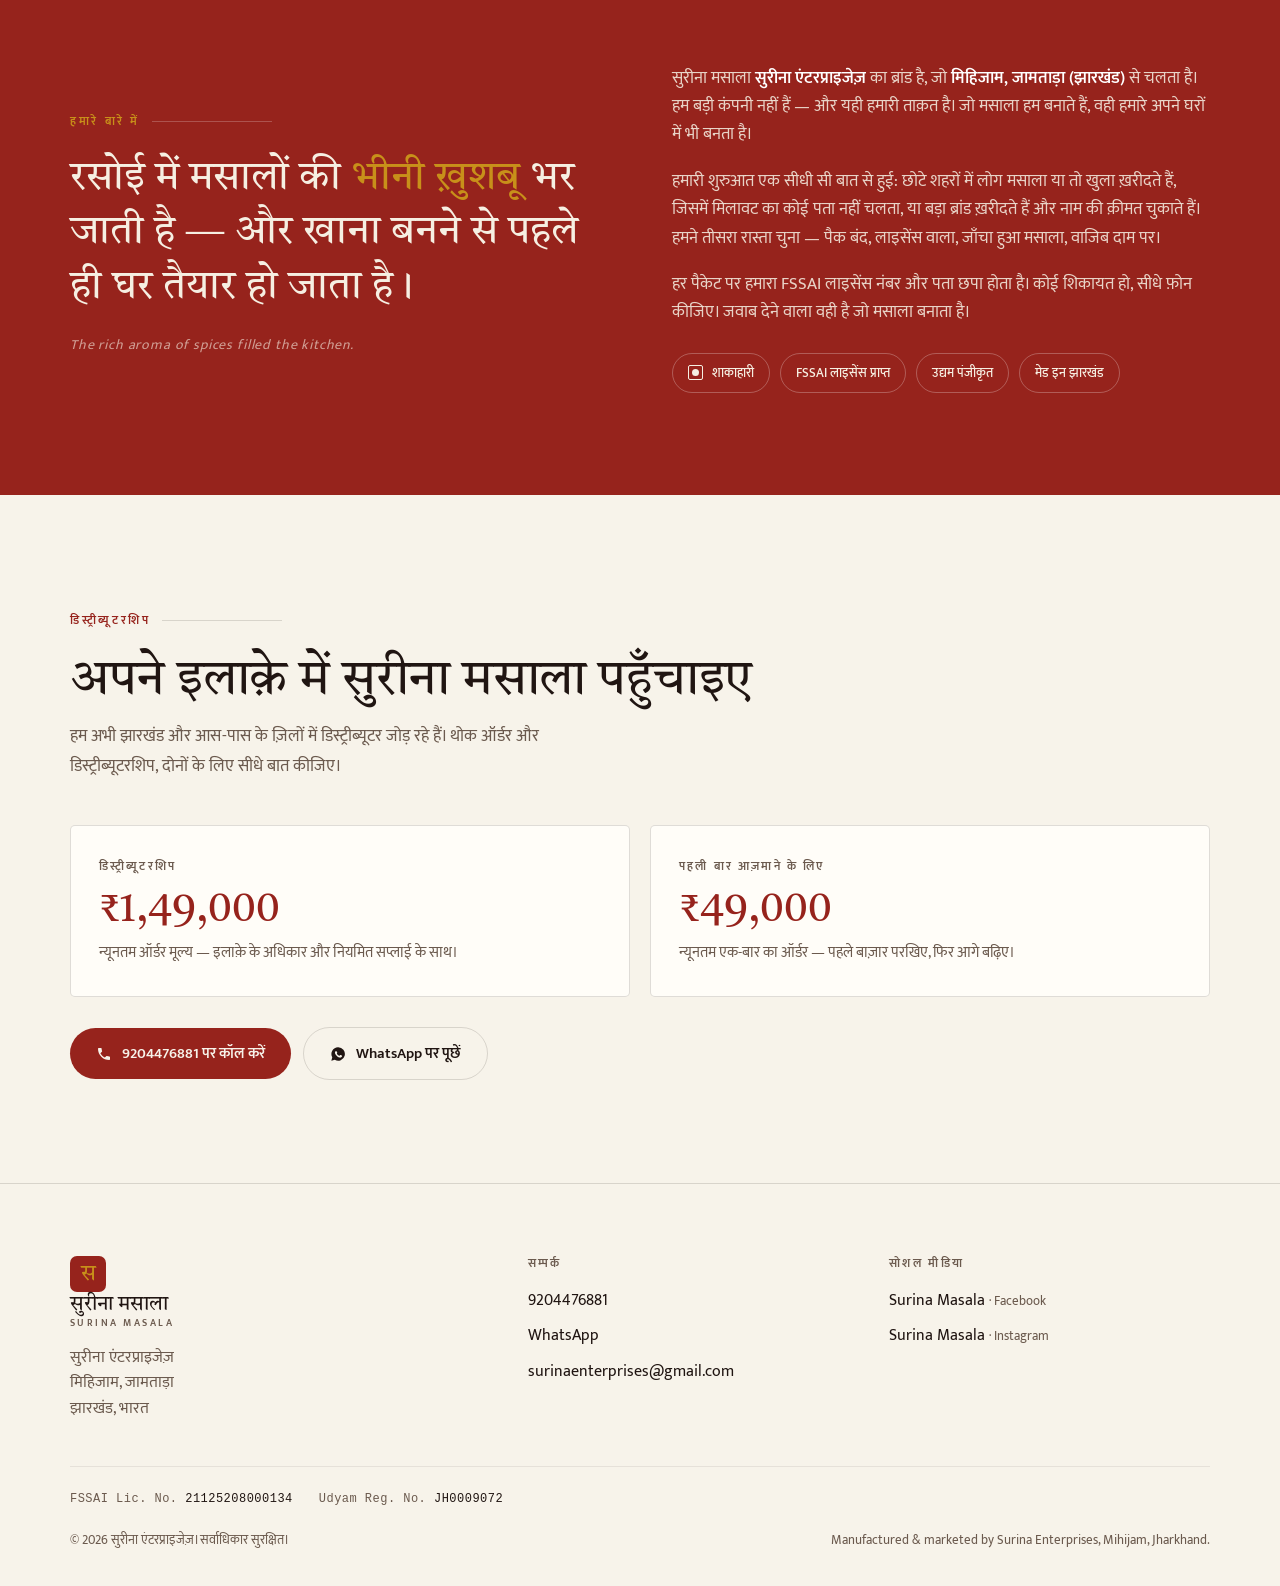
==== commit 72501d66: "Create index.html" ====
--- a/index.html
+++ b/index.html
@@ -1,427 +1,650 @@
 <!DOCTYPE html>
-<html lang="en">
+<html lang="hi">
 <head>
 <meta charset="UTF-8">
-<meta name="viewport" content="width=device-width, initial-scale=1.0">
-<title>Service By Local — Zero-Commission Hyperlocal Services Marketplace</title>
-<meta name="description" content="Service By Local is a zero-commission marketplace that connects verified local service providers — appliance repair, home services, construction, event services, tutors and more — directly with nearby customers. No middlemen, no commission, Aadhaar-verified.">
-<link rel="canonical" href="https://servicebylocal.com/">
+<meta name="viewport" content="width=device-width, initial-scale=1, viewport-fit=cover">
+<meta name="theme-color" content="#96231C">
+
+<title>सुरीना मसाला | Surina Masala — माँ की रसोई से, असली स्वाद का वादा</title>
+<meta name="description" content="सुरीना मसाला — हल्दी, धनिया, लाल मिर्च, जीरा और गोलकी। निर्माता: सुरीना एंटरप्राइजेज़, मिहिजाम, जामताड़ा, झारखंड। FSSAI लाइसेंस 21125208000134 · उद्यम JH0009072।">
+<meta name="keywords" content="Surina Masala, सुरीना मसाला, Surina Enterprises, masala Jharkhand, Mihijam masala, Jamtara spices, haldi, dhaniya, lal mirch, jeera, golki">
+<meta name="robots" content="index, follow">
+<link rel="canonical" href="https://surinamasala.com/">
+
 <meta property="og:type" content="website">
-<meta property="og:site_name" content="Service By Local">
-<meta property="og:title" content="Service By Local — Zero-Commission Hyperlocal Services Marketplace">
-<meta property="og:description" content="Service By Local is a zero-commission marketplace that connects verified local service providers — appliance repair, home services, construction, event services, tutors and more — directly with nearby customers. No middlemen, no commission, Aadhaar-verified.">
-<meta property="og:url" content="https://servicebylocal.com/">
+<meta property="og:site_name" content="Surina Masala">
+<meta property="og:title" content="सुरीना मसाला — माँ की रसोई से, असली स्वाद का वादा">
+<meta property="og:description" content="मिहिजाम, जामताड़ा (झारखंड) में बना शुद्ध मसाला। FSSAI लाइसेंस प्राप्त, उद्यम पंजीकृत।">
+<meta property="og:locale" content="hi_IN">
+<meta property="og:url" content="https://surinamasala.com/">
 <meta name="twitter:card" content="summary_large_image">
-<meta name="twitter:title" content="Service By Local — Zero-Commission Hyperlocal Services Marketplace">
-<meta name="twitter:description" content="Service By Local is a zero-commission marketplace that connects verified local service providers — appliance repair, home services, construction, event services, tutors and more — directly with nearby customers. No middlemen, no commission, Aadhaar-verified.">
-<link rel="stylesheet" href="style.css">
-<link rel="stylesheet" href="https://cdnjs.cloudflare.com/ajax/libs/font-awesome/6.5.0/css/all.min.css">
+<meta name="twitter:title" content="सुरीना मसाला — माँ की रसोई से, असली स्वाद का वादा">
+<meta name="twitter:description" content="मिहिजाम, जामताड़ा (झारखंड) में बना शुद्ध मसाला। FSSAI लाइसेंस प्राप्त।">
+
+<link rel="preconnect" href="https://fonts.googleapis.com">
+<link rel="preconnect" href="https://fonts.gstatic.com" crossorigin>
+<link href="https://fonts.googleapis.com/css2?family=Tiro+Devanagari+Hindi:ital@0;1&family=Mukta:wght@300;400;500;600;700&display=swap" rel="stylesheet">
+
+<link rel="icon" href="data:image/svg+xml,<svg xmlns='http://www.w3.org/2000/svg' viewBox='0 0 100 100'><rect width='100' height='100' rx='18' fill='%2396231C'/><text x='50' y='70' font-size='58' font-family='serif' fill='%23E6B54A' text-anchor='middle'>स</text></svg>">
+
 <script type="application/ld+json">
 {
   "@context": "https://schema.org",
   "@type": "Organization",
-  "name": "Service By Local",
-  "url": "https://servicebylocal.com/",
-  "description": "Service By Local is a zero-commission hyperlocal services marketplace that connects Aadhaar-verified local service providers directly with nearby customers, without middlemen or job-dispatch.",
-  "brand": "SBL Digital Corporation Private Limited",
-  "sameAs": []
+  "name": "Surina Enterprises",
+  "alternateName": ["Surina Masala", "सुरीना मसाला"],
+  "url": "https://surinamasala.com/",
+  "email": "surinaenterprises@gmail.com",
+  "telephone": "+91-9204476881",
+  "slogan": "माँ की रसोई से, असली स्वाद का वादा",
+  "description": "सुरीना एंटरप्राइजेज़ द्वारा निर्मित शुद्ध पिसे मसाले — हल्दी, धनिया, लाल मिर्च, जीरा और गोलकी।",
+  "address": {
+    "@type": "PostalAddress",
+    "addressLocality": "Mihijam",
+    "addressRegion": "Jharkhand",
+    "addressCountry": "IN"
+  },
+  "identifier": [
+    { "@type": "PropertyValue", "name": "FSSAI Licence", "value": "21125208000134" },
+    { "@type": "PropertyValue", "name": "Udyam Registration", "value": "JH0009072" }
+  ],
+  "contactPoint": {
+    "@type": "ContactPoint",
+    "telephone": "+91-9204476881",
+    "contactType": "sales",
+    "areaServed": "IN",
+    "availableLanguage": ["hi", "en"]
+  }
 }
 </script>
-<script type="application/ld+json">
-{
-  "@context": "https://schema.org",
-  "@type": "FAQPage",
-  "mainEntity": [
-    {"@type":"Question","name":"What is Service By Local?","acceptedAnswer":{"@type":"Answer","text":"Service By Local is a zero-commission hyperlocal services marketplace. It connects independent local providers — such as appliance repair technicians, electricians, plumbers, home-visit salon artists, local material suppliers, and vehicle owner-drivers — directly with nearby customers, without any middleman or commission. It is not a staffing or recruitment platform."}},
-    {"@type":"Question","name":"Does Service By Local charge commission on jobs?","acceptedAnswer":{"@type":"Answer","text":"No. Service By Local does not take any commission from providers or customers. Providers keep 100% of what they earn."}},
-    {"@type":"Question","name":"Is Service By Local a job marketplace or staffing agency?","acceptedAnswer":{"@type":"Answer","text":"No. Service By Local is not a job marketplace and does not dispatch staff. Every provider profile must be personally operated by the same individual who performs the service — a provider cannot send an employee or another person on their behalf."}},
-    {"@type":"Question","name":"How are providers verified on Service By Local?","acceptedAnswer":{"@type":"Answer","text":"Providers complete Aadhaar-based identity verification to show interest on requests and unlock an 'Aadhaar OK' badge on their profile. Only their name, age, and gender are verified and shown — the Aadhaar number and photo are never displayed. Providers can also upload a skill certificate, which is reviewed and approved by the SBL team before a 'Skill Certified' badge appears on their profile."}},
-    {"@type":"Question","name":"How does a customer request a service on Service By Local?","acceptedAnswer":{"@type":"Answer","text":"A customer can either open a provider's full profile and send a request directly to that one provider, or post a request to the local feed so nearby verified providers can see it and show interest. In both cases, the provider is notified instantly, and the customer's exact contact details are shared only once they confirm a provider."}},
-    {"@type":"Question","name":"Can a customer call or message a provider directly?","acceptedAnswer":{"@type":"Answer","text":"Yes. From a provider's profile, a customer can call, message on WhatsApp, or use in-app chat directly — in addition to sending a job request."}},
-    {"@type":"Question","name":"What service categories does Service By Local cover?","acceptedAnswer":{"@type":"Answer","text":"Service By Local covers eight categories: Appliance Repair, Home Services (electrician, plumber, cleaning), Construction (mason, painter, labour, welding), Rental Vehicle, Daily Needs, Beauty & Grooming, Event Services, and Education & Tuition, split further into 66 sub-categories."}},
-    {"@type":"Question","name":"Is Service By Local available as a mobile app?","acceptedAnswer":{"@type":"Answer","text":"Yes, Service By Local is available as an app on Google Play, in addition to the website."}}
-  ]
-}
-</script>
+
+<style>
+/* ─────────────────────────────────────────────
+   सुरीना मसाला · design tokens
+   ink of the packet, not the ink of a template
+   ───────────────────────────────────────────── */
+:root{
+  --paper:#F7F3EA;        /* unbleached board */
+  --paper-2:#EFE7D6;      /* second surface   */
+  --ink:#201512;          /* roasted brown-black */
+  --ink-soft:#6B5A4E;
+  --lal:#96231C;          /* deep chilli maroon */
+  --lal-dk:#7A1A15;
+  --haldi:#C8901A;        /* turmeric gold */
+  --patta:#1F7A45;        /* veg-mark green */
+  --line:rgba(32,21,18,.14);
+  --line-2:rgba(32,21,18,.08);
+
+  --display:'Tiro Devanagari Hindi', Georgia, serif;
+  --body:'Mukta', system-ui, -apple-system, sans-serif;
+  --mono:ui-monospace, 'SF Mono', 'Roboto Mono', Menlo, monospace;
+
+  --pad:clamp(56px, 8vw, 108px);
+}
+
+*,*::before,*::after{box-sizing:border-box}
+html{scroll-behavior:smooth; -webkit-text-size-adjust:100%}
+section[id],footer[id]{scroll-margin-top:96px}
+body{
+  margin:0; background:var(--paper); color:var(--ink);
+  font-family:var(--body); font-weight:400; font-size:17px; line-height:1.72;
+  -webkit-font-smoothing:antialiased; overflow-x:hidden;
+}
+/* paper grain — print tooth, 5% only */
+body::after{
+  content:''; position:fixed; inset:0; z-index:60; pointer-events:none; opacity:.05;
+  background-image:url("data:image/svg+xml,%3Csvg xmlns='http://www.w3.org/2000/svg' width='140' height='140'%3E%3Cfilter id='n'%3E%3CfeTurbulence type='fractalNoise' baseFrequency='.9' numOctaves='3'/%3E%3C/filter%3E%3Crect width='140' height='140' filter='url(%23n)'/%3E%3C/svg%3E");
+}
+img{max-width:100%}
+a{color:inherit}
+:focus-visible{outline:2px solid var(--lal); outline-offset:3px; border-radius:2px}
+
+h1,h2,h3{font-family:var(--display); font-weight:400; margin:0; line-height:1.24; letter-spacing:-.01em}
+
+.wrap{width:min(1140px, 90vw); margin-inline:auto}
+.sec{padding:var(--pad) 0; position:relative}
+.eyebrow{
+  font-family:var(--body); font-size:12px; font-weight:600; letter-spacing:.22em;
+  text-transform:uppercase; color:var(--lal); display:flex; align-items:center; gap:12px;
+}
+.eyebrow::after{content:''; flex:1; height:1px; background:var(--line); max-width:120px}
+.sec-h{font-size:clamp(30px,4.4vw,50px); margin:20px 0 10px}
+.sec-p{color:var(--ink-soft); max-width:56ch; margin:0}
+.mono{font-family:var(--mono); font-size:13px; letter-spacing:.04em}
+
+/* ── veg mark ── */
+.veg{width:19px; height:19px; border:1.6px solid var(--patta); border-radius:2px;
+  display:inline-grid; place-items:center; flex:none}
+.veg i{width:9px; height:9px; border-radius:50%; background:var(--patta); display:block}
+
+/* ─────────── header ─────────── */
+.hdr{position:sticky; top:0; z-index:50; background:rgba(247,243,234,.86);
+  backdrop-filter:blur(10px); border-bottom:1px solid transparent; transition:border-color .3s, box-shadow .3s}
+.hdr.stuck{border-bottom-color:var(--line); box-shadow:0 1px 20px rgba(32,21,18,.05)}
+.hdr-in{display:flex; align-items:center; justify-content:space-between; gap:20px; padding:14px 0}
+.mark{display:flex; align-items:center; gap:11px; text-decoration:none}
+.mark-s{width:36px; height:36px; border-radius:7px; background:var(--lal); color:var(--haldi);
+  font-family:var(--display); font-size:22px; display:grid; place-items:center; flex:none; line-height:1}
+.mark-t{font-family:var(--display); font-size:20px; line-height:1.1}
+.mark-t small{display:block; font-family:var(--body); font-size:9.5px; font-weight:600;
+  letter-spacing:.26em; text-transform:uppercase; color:var(--ink-soft)}
+.nav{display:flex; align-items:center; gap:28px}
+.nav a{font-size:15px; font-weight:500; text-decoration:none; color:var(--ink-soft); transition:color .2s}
+.nav a:hover{color:var(--lal)}
+.call{display:inline-flex; align-items:center; gap:8px; background:var(--lal); color:var(--paper);
+  text-decoration:none; font-weight:600; font-size:14.5px; padding:9px 18px; border-radius:100px;
+  transition:background .2s, transform .2s}
+.call:hover{background:var(--lal-dk); transform:translateY(-1px)}
+.call svg{width:14px; height:14px; fill:currentColor}
+
+/* ─────────── hero ─────────── */
+.hero{padding:clamp(40px,6vw,78px) 0 clamp(50px,7vw,86px)}
+.hero-grid{display:grid; grid-template-columns:1.15fr .85fr; gap:clamp(32px,5vw,72px); align-items:center}
+.hero h1{font-size:clamp(38px,6.6vw,80px); line-height:1.18; margin:22px 0 0}
+.hero h1 span{display:block; overflow:hidden; padding:.12em 0 .14em; margin:-.12em 0 -.14em}
+.hero h1 span b{display:block; font-weight:400; transform:translateY(105%); animation:rise .95s cubic-bezier(.2,.7,.2,1) forwards}
+.hero h1 span:nth-child(2) b{animation-delay:.1s}
+.hero h1 em{font-style:normal; color:var(--lal)}
+@keyframes rise{to{transform:translateY(0)}}
+.hero-sub{margin:26px 0 0; max-width:44ch; color:var(--ink-soft); font-size:17.5px}
+.hero-meta{display:flex; flex-wrap:wrap; gap:10px 22px; margin-top:26px; align-items:center;
+  font-size:14px; font-weight:500; color:var(--ink-soft)}
+.hero-meta b{font-weight:600; color:var(--ink)}
+.dotsep{width:4px; height:4px; border-radius:50%; background:var(--haldi)}
+
+/* declaration panel — the back of the packet, printed */
+.decl{background:#FFFDF8; border:1px solid var(--line); border-radius:4px; padding:26px 26px 22px;
+  box-shadow:0 18px 44px -30px rgba(32,21,18,.5); position:relative}
+.decl::before{content:''; position:absolute; inset:7px; border:1px dashed var(--line-2); border-radius:2px; pointer-events:none}
+.decl-top{display:flex; align-items:center; gap:12px; padding-bottom:14px; border-bottom:1px solid var(--line-2)}
+.decl-top h2{font-size:17px; letter-spacing:0}
+.decl-top p{margin:2px 0 0; font-size:11.5px; font-weight:600; letter-spacing:.16em;
+  text-transform:uppercase; color:var(--ink-soft)}
+.decl dl{margin:0; display:grid; gap:0}
+.decl dt{font-size:11px; font-weight:600; letter-spacing:.16em; text-transform:uppercase;
+  color:var(--ink-soft); margin-top:15px}
+.decl dd{margin:1px 0 0; font-family:var(--mono); font-size:14.5px; letter-spacing:.03em; word-break:break-word}
+.decl dd.txt{font-family:var(--body); font-size:15.5px; line-height:1.5; letter-spacing:0}
+.decl-foot{margin-top:20px; padding-top:14px; border-top:1px solid var(--line-2);
+  display:flex; align-items:center; gap:9px; font-size:12.5px; color:var(--ink-soft)}
+.decl-foot svg{width:15px; height:15px; fill:var(--patta); flex:none}
+
+/* ─────────── promise strip ─────────── */
+.strip{background:var(--lal); color:var(--paper); overflow:hidden}
+.strip-in{display:flex; flex-wrap:wrap; justify-content:center; gap:10px 44px; padding:20px 0;
+  font-size:14px; font-weight:500; letter-spacing:.04em}
+.strip-in span{display:flex; align-items:center; gap:11px; opacity:.94}
+.strip-in span::before{content:''; width:5px; height:5px; border-radius:50%; background:var(--haldi)}
+
+/* ─────────── products ─────────── */
+.prod-head{display:flex; flex-wrap:wrap; align-items:flex-end; justify-content:space-between; gap:20px}
+.prod-grid{display:grid; grid-template-columns:.9fr 1.1fr; gap:clamp(30px,5vw,74px);
+  align-items:center; margin-top:clamp(34px,5vw,60px)}
+
+/* the packet — signature element */
+.pk-stage{display:grid; place-items:center; padding:10px}
+.packet{
+  width:min(280px, 74vw); aspect-ratio:.72; position:relative; border-radius:5px 5px 8px 8px;
+  background:var(--pk, #C8901A);
+  box-shadow:0 40px 60px -34px rgba(32,21,18,.65), inset 0 0 0 1px rgba(255,255,255,.16);
+  transition:background .5s ease; display:flex; flex-direction:column; align-items:center;
+  padding:34px 20px 0; color:#FFF8E7; text-align:center; isolation:isolate;
+}
+/* crimped top seal */
+.packet::before{
+  content:''; position:absolute; left:0; right:0; top:0; height:20px;
+  background:linear-gradient(#00000024, #00000000);
+  -webkit-mask-image:repeating-linear-gradient(90deg,#000 0 5px,transparent 5px 10px);
+  mask-image:repeating-linear-gradient(90deg,#000 0 5px,transparent 5px 10px);
+}
+/* laminate sheen */
+.packet::after{
+  content:''; position:absolute; inset:0; border-radius:inherit; pointer-events:none; z-index:2;
+  background:linear-gradient(102deg, rgba(255,255,255,.22) 0 16%, rgba(255,255,255,0) 34% 66%, rgba(0,0,0,.14) 100%);
+}
+.pk-brand{font-family:var(--display); font-size:26px; line-height:1.1; margin-top:8px; text-shadow:0 1px 0 rgba(0,0,0,.18)}
+.pk-brand small{display:block; font-family:var(--body); font-size:9px; font-weight:600;
+  letter-spacing:.3em; text-transform:uppercase; opacity:.8; margin-top:4px}
+.pk-rule{width:44px; height:1px; background:currentColor; opacity:.45; margin:16px 0 0}
+.pk-mid{margin-top:auto}
+.pk-name{font-family:var(--display); font-size:34px; line-height:1.15; margin-bottom:4px}
+.pk-en{font-size:11px; font-weight:600; letter-spacing:.26em; text-transform:uppercase; opacity:.85}
+.pk-band{width:calc(100% + 40px); margin:22px -20px 0; padding:11px 14px; background:rgba(0,0,0,.26);
+  border-radius:0 0 8px 8px; display:flex; align-items:center; justify-content:space-between; gap:10px}
+.pk-band .veg{border-color:#fff}
+.pk-band .veg i{background:#fff}
+.pk-band .mono{font-size:10px; opacity:.85; letter-spacing:.1em}
+
+/* selector list */
+.pk-list{list-style:none; margin:0; padding:0; border-top:1px solid var(--line)}
+.pk-list li{border-bottom:1px solid var(--line)}
+.pk-list button{
+  width:100%; background:none; border:0; font:inherit; color:inherit; cursor:pointer; text-align:left;
+  display:flex; align-items:center; gap:16px; padding:17px 4px; transition:padding-left .3s, color .3s;
+}
+.pk-list button:hover{padding-left:12px}
+.pk-chip{width:13px; height:13px; border-radius:50%; flex:none; box-shadow:inset 0 0 0 1px rgba(0,0,0,.18)}
+.pk-hi{font-family:var(--display); font-size:22px; line-height:1.2}
+.pk-sm{font-size:12px; font-weight:600; letter-spacing:.18em; text-transform:uppercase; color:var(--ink-soft)}
+.pk-list button[aria-pressed="true"]{padding-left:12px}
+.pk-list button[aria-pressed="true"] .pk-hi{color:var(--lal)}
+.pk-arrow{margin-left:auto; opacity:0; transform:translateX(-6px); transition:.3s; color:var(--lal); font-size:20px}
+.pk-list button[aria-pressed="true"] .pk-arrow{opacity:1; transform:none}
+.pk-note{margin:22px 0 0; color:var(--ink-soft); font-size:15.5px; max-width:48ch}
+
+/* ─────────── process ─────────── */
+.proc{background:var(--paper-2)}
+.proc-grid{display:grid; grid-template-columns:repeat(3,1fr); gap:1px; margin-top:44px;
+  background:var(--line); border:1px solid var(--line)}
+.step{background:var(--paper-2); padding:30px 26px 34px; transition:background .35s}
+.step:hover{background:#F4EEE0}
+.step .n{font-family:var(--mono); font-size:12px; color:var(--lal); letter-spacing:.1em}
+.step h3{font-size:21px; margin:14px 0 8px}
+.step p{margin:0; font-size:15px; color:var(--ink-soft); line-height:1.6}
+
+/* ─────────── difference ─────────── */
+.diff-grid{display:grid; grid-template-columns:1fr 1fr; gap:0 clamp(30px,5vw,70px); margin-top:40px}
+.diff{display:flex; gap:16px; padding:20px 0; border-bottom:1px solid var(--line-2); align-items:flex-start}
+.diff svg{width:20px; height:20px; fill:none; stroke:var(--haldi); stroke-width:1.7; stroke-linecap:round; stroke-linejoin:round; flex:none; margin-top:5px}
+.diff:last-child{border-bottom:none}
+.diff h3{font-size:20px; margin:0 0 3px}
+.diff p{margin:0; font-size:14.5px; color:var(--ink-soft); line-height:1.6}
+
+/* ─────────── story ─────────── */
+.story{background:var(--lal); color:#F6EFE2}
+.story .eyebrow{color:var(--haldi)}
+.story .eyebrow::after{background:rgba(255,255,255,.22)}
+.story-grid{display:grid; grid-template-columns:1fr 1fr; gap:clamp(30px,5vw,70px); align-items:center}
+.quote{font-family:var(--display); font-size:clamp(26px,3.4vw,40px); line-height:1.36; margin:22px 0 0}
+.quote em{font-style:normal; color:var(--haldi)}
+.quote-en{margin:18px 0 0; font-size:14px; letter-spacing:.06em; color:rgba(246,239,226,.6); font-style:italic}
+.story p.body{margin:0 0 18px; color:rgba(246,239,226,.86); font-size:16.5px}
+.story p.body:last-child{margin-bottom:0}
+.story b{color:#fff; font-weight:600}
+.badges{display:flex; flex-wrap:wrap; gap:10px; margin-top:26px}
+.badge{display:flex; align-items:center; gap:9px; border:1px solid rgba(255,255,255,.26);
+  padding:8px 15px; border-radius:100px; font-size:13px; font-weight:500}
+.badge .veg{border-color:#F6EFE2; width:15px; height:15px}
+.badge .veg i{background:#F6EFE2; width:7px; height:7px}
+
+/* ─────────── partner ─────────── */
+.part-grid{display:grid; grid-template-columns:1fr 1fr; gap:20px; margin-top:44px}
+.part{border:1px solid var(--line); border-radius:5px; padding:30px 28px; background:#FFFDF8}
+.part .k{font-size:12px; font-weight:600; letter-spacing:.18em; text-transform:uppercase; color:var(--ink-soft)}
+.part .v{font-family:var(--display); font-size:clamp(30px,4vw,42px); line-height:1.1; margin:10px 0 8px; color:var(--lal)}
+.part p{margin:0; font-size:14.5px; color:var(--ink-soft)}
+.part-cta{display:flex; flex-wrap:wrap; gap:12px; margin-top:30px; align-items:center}
+.btn{display:inline-flex; align-items:center; gap:10px; text-decoration:none; font-weight:600; font-size:15px;
+  padding:13px 26px; border-radius:100px; transition:.22s}
+.btn svg{width:16px; height:16px; fill:currentColor}
+.btn-p{background:var(--lal); color:var(--paper)}
+.btn-p:hover{background:var(--lal-dk); transform:translateY(-1px)}
+.btn-s{border:1px solid var(--line); color:var(--ink)}
+.btn-s:hover{border-color:var(--lal); color:var(--lal)}
+
+/* ─────────── footer ─────────── */
+.ft{border-top:1px solid var(--line); padding:clamp(48px,6vw,72px) 0 34px}
+.ft-grid{display:grid; grid-template-columns:1.3fr 1fr 1fr; gap:40px}
+.ft h3{font-size:12px; font-family:var(--body); font-weight:600; letter-spacing:.2em;
+  text-transform:uppercase; color:var(--ink-soft); margin:0 0 16px}
+.ft a{text-decoration:none; color:var(--ink); display:block; margin-bottom:9px; font-size:15.5px; transition:color .2s}
+.ft a:hover{color:var(--lal)}
+.ft address{font-style:normal; font-size:15.5px; color:var(--ink-soft); line-height:1.65; margin:16px 0 0; max-width:30ch}
+.ft-soc{font-size:15.5px; color:var(--ink); margin-bottom:9px}
+.ft-soc span{color:var(--ink-soft); font-size:13px}
+.lic{display:flex; flex-wrap:wrap; gap:8px 26px; margin-top:44px; padding-top:22px; border-top:1px solid var(--line-2)}
+.lic div{font-family:var(--mono); font-size:12px; color:var(--ink-soft); letter-spacing:.04em}
+.lic b{color:var(--ink); font-weight:400}
+.ft-end{display:flex; flex-wrap:wrap; justify-content:space-between; gap:10px; margin-top:20px;
+  font-size:13px; color:var(--ink-soft)}
+
+/* ─────────── reveal ─────────── */
+.rv{opacity:0; transform:translateY(22px); transition:opacity .8s ease, transform .8s cubic-bezier(.2,.7,.2,1)}
+.rv.in{opacity:1; transform:none}
+
+/* ─────────── responsive ─────────── */
+@media (max-width:960px){
+  .hero-grid,.prod-grid,.story-grid,.diff-grid,.part-grid{grid-template-columns:1fr}
+  .proc-grid{grid-template-columns:repeat(2,1fr)}
+  .ft-grid{grid-template-columns:1fr 1fr}
+  .pk-stage{order:-1}
+}
+@media (max-width:720px){
+  body{font-size:16px}
+  .hdr-in{flex-wrap:wrap; padding:11px 0 0; gap:8px}
+  .nav{order:3; width:100%; gap:22px; overflow-x:auto; padding:10px 0 9px; margin-top:2px;
+    border-top:1px solid var(--line-2); scrollbar-width:none}
+  .nav::-webkit-scrollbar{display:none}
+  .nav a{font-size:13.5px; white-space:nowrap; font-weight:600; letter-spacing:.02em}
+  .call{padding:8px 15px; font-size:13.5px}
+  .decl{padding:22px 20px 18px}
+  .proc-grid{grid-template-columns:1fr}
+  .ft-grid{grid-template-columns:1fr; gap:30px}
+  .hero-meta{gap:8px 16px; font-size:13px}
+  .dotsep{display:none}
+}
+@media (prefers-reduced-motion:reduce){
+  html{scroll-behavior:auto}
+  *,*::before,*::after{animation-duration:.001s !important; transition-duration:.001s !important}
+  .rv{opacity:1; transform:none}
+  .hero h1 span b{transform:none}
+}
+</style>
 </head>
+
 <body>
-<nav class="nav">
+
+<!-- ══════════ HEADER ══════════ -->
+<header class="hdr" id="hdr">
+  <div class="wrap hdr-in">
+    <a class="mark" href="#top" aria-label="सुरीना मसाला — मुखपृष्ठ">
+      <span class="mark-s" aria-hidden="true">स</span>
+      <span class="mark-t">सुरीना मसाला<small>Surina Masala</small></span>
+    </a>
+    <nav class="nav" aria-label="मुख्य">
+      <a href="#products">हमारे मसाले</a>
+      <a href="#process">बनने की प्रक्रिया</a>
+      <a href="#quality">क्यों अलग</a>
+      <a href="#partner">डिस्ट्रीब्यूटर</a>
+    </nav>
+    <a class="call" href="tel:+919204476881">
+      <svg viewBox="0 0 24 24" aria-hidden="true"><path d="M6.6 10.8c1.4 2.8 3.8 5.1 6.6 6.6l2.2-2.2c.3-.3.7-.4 1-.2 1.1.4 2.4.6 3.6.6.6 0 1 .4 1 1V20c0 .6-.4 1-1 1-9.4 0-17-7.6-17-17 0-.6.4-1 1-1h3.5c.6 0 1 .4 1 1 0 1.3.2 2.5.6 3.6.1.4 0 .8-.2 1l-2.3 2.2z"/></svg>
+      कॉल करें
+    </a>
+  </div>
+</header>
+
+<main id="top">
+
+<!-- ══════════ HERO ══════════ -->
+<section class="hero">
+  <div class="wrap hero-grid">
+    <div>
+      <p class="eyebrow">मिहिजाम · जामताड़ा · झारखंड</p>
+      <h1>
+        <span><b>माँ की रसोई से,</b></span>
+        <span><b><em>असली स्वाद</em> का वादा</b></span>
+      </h1>
+      <p class="hero-sub">सुरीना मसाला — साफ़ किए हुए, चुने हुए साबुत मसालों से बना पिसा मसाला। न कोई मिलावट, न कृत्रिम रंग। जो पैकेट में लिखा है, वही अंदर है।</p>
+      <div class="hero-meta">
+        <span><b>निर्माता</b> सुरीना एंटरप्राइजेज़</span>
+        <span class="dotsep" aria-hidden="true"></span>
+        <span><b>5</b> मसाले</span>
+        <span class="dotsep" aria-hidden="true"></span>
+        <span><span class="veg" aria-hidden="true"><i></i></span> पूर्णतः शाकाहारी</span>
+      </div>
+    </div>
+
+    <!-- signature: the printed declaration, exactly as it appears on the pack -->
+    <aside class="decl rv" aria-labelledby="decl-h">
+      <div class="decl-top">
+        <span class="veg" aria-hidden="true"><i></i></span>
+        <div>
+          <h2 id="decl-h">प्रामाणिकता की जाँच</h2>
+          <p>Verify this brand</p>
+        </div>
+      </div>
+      <dl>
+        <dt>FSSAI लाइसेंस संख्या</dt>
+        <dd>21125208000134</dd>
+        <dt>उद्यम पंजीकरण संख्या</dt>
+        <dd>JH0009072</dd>
+        <dt>निर्माता</dt>
+        <dd class="txt">सुरीना एंटरप्राइजेज़<br>मिहिजाम, जामताड़ा, झारखंड</dd>
+        <dt>सम्पर्क</dt>
+        <dd class="txt"><a href="tel:+919204476881" style="text-decoration:none;border-bottom:1px solid var(--line)">9204476881</a></dd>
+      </dl>
+      <p class="decl-foot">
+        <svg viewBox="0 0 24 24" aria-hidden="true"><path d="M12 2 4 5.5v6c0 4.6 3.4 8.9 8 10.5 4.6-1.6 8-5.9 8-10.5v-6L12 2zm-1.3 14L7 12.3l1.4-1.4 2.3 2.3 5-5 1.4 1.4-6.4 6.4z"/></svg>
+        पैकेट पर छपे नंबर इन नंबरों से मिलाएँ — तभी वह असली सुरीना मसाला है।
+      </p>
+    </aside>
+  </div>
+</section>
+
+<!-- ══════════ PROMISE STRIP ══════════ -->
+<div class="strip">
+  <div class="wrap strip-in">
+    <span>बिना मिलावट</span>
+    <span>बिना कृत्रिम रंग</span>
+    <span>हाइजीनिक पैकिंग</span>
+    <span>वाजिब दाम</span>
+    <span>लंबी शेल्फ लाइफ</span>
+  </div>
+</div>
+
+<!-- ══════════ PRODUCTS ══════════ -->
+<section class="sec" id="products">
   <div class="wrap">
-    <a href="index.html" class="brand">
-      <img src="logo.png" alt="Service By Local" class="brand-logo" onerror="this.remove()">
-      <span class="dot"></span>Service By<span class="local">Local</span>
-    </a>
-    <div class="navlinks">
-      <a href="index.html">Home</a>
-      <a href="services.html">Services</a>
-      <a href="about.html">About</a>
-      <a href="terms.html">Terms</a>
-      <a href="privacy.html">Privacy</a>
-    </div>
-    <div class="navcta">
-      <a href="#" class="btn btn-ghost" onclick="openApp(event,'request')">Post a Request</a>
-      <a href="#" class="btn btn-primary" onclick="openApp(event,'provider')">Create Profile</a>
-      <button class="nav-burger" aria-label="Open menu" onclick="toggleMenu()"><i class="fa-solid fa-bars"></i></button>
-    </div>
-  </div>
-</nav>
-
-<div class="mobile-menu" id="mobileMenu">
-  <div class="wrap">
-    <a href="index.html" onclick="toggleMenu()">Home</a>
-    <a href="services.html" onclick="toggleMenu()">All Services</a>
-    <a href="about.html" onclick="toggleMenu()">About Us</a>
-    <a href="terms.html" onclick="toggleMenu()">Terms &amp; Conditions</a>
-    <a href="privacy.html" onclick="toggleMenu()">Privacy Policy</a>
-    <a href="mailto:support@servicebylocal.com" onclick="toggleMenu()">Contact Support</a>
-    <div class="mm-cta">
-      <a href="#" class="btn btn-primary" style="width:100%;justify-content:center;" onclick="toggleMenu();openApp(event,'provider')">Create Profile</a>
-    </div>
-  </div>
-</div>
-
-
-<header class="hero">
-  <div class="wrap">
-    <div>
-      <p class="eyebrow">Hyperlocal Services Marketplace</p>
-      <h1>Find a verified local service provider, or get discovered by one. <span class="accent">Zero commission, no middlemen.</span></h1>
-      <p class="lede">Service By Local connects skilled service providers directly with customers nearby — repair, home services, construction, events, tutoring and more. No agents, no commission cuts, no dispatch. Just verified people, ready to help.</p>
-      <div class="ctas">
-        <a href="#" class="btn btn-primary" onclick="openApp(event,'search')"><i class="fa-solid fa-magnifying-glass"></i> Find a Service</a>
-        <a href="#" class="btn btn-ghost" onclick="openApp(event,'provider')"><i class="fa-solid fa-user-plus"></i> Become a Provider</a>
-      </div>
-      <a href="#" class="store-badge" onclick="openApp(event,'home')">
-        <i class="fa-brands fa-google-play"></i>
-        <span><small>Get it on</small><b>Google Play</b></span>
-      </a>
-      <div class="trustline"><i class="fa-solid fa-shield-halved"></i> Aadhaar &amp; skill verification badges &nbsp;·&nbsp; <i class="fa-solid fa-hand-holding-dollar"></i> Zero commission, always</div>
-    </div>
-
-    <div class="map-card">
-      <div class="phone">
-        <div class="phone-notch"></div>
-        <div class="phone-screen">
-          <div class="ph-top">
-            <span class="ph-logo"><i class="fa-solid fa-leaf"></i>Service<b>By Local</b></span>
-            <i class="fa-solid fa-bell ph-bell"></i>
+    <div class="prod-head rv">
+      <div>
+        <p class="eyebrow">हमारे मसाले</p>
+        <h2 class="sec-h">पाँच मसाले, पूरी रसोई</h2>
+      </div>
+      <p class="sec-p" style="max-width:38ch">ज़्यादा किस्में गिनाने के बजाय हमने पाँच पर पूरा ध्यान दिया है — वही जो हर घर में रोज़ लगते हैं।</p>
+    </div>
+
+    <div class="prod-grid">
+      <div class="pk-stage rv">
+        <!-- signature element: the packet you are holding -->
+        <div class="packet" id="packet" style="--pk:#D19A16"  role="img" aria-label="सुरीना हल्दी पाउडर का पैकेट">
+          <div class="pk-brand">सुरीना<small>Masala</small></div>
+          <div class="pk-rule" aria-hidden="true"></div>
+          <div class="pk-mid">
+            <div class="pk-name" id="pkName">हल्दी पाउडर</div>
+            <div class="pk-en" id="pkEn">Turmeric Powder</div>
           </div>
-          <div class="ph-search"><i class="fa-solid fa-magnifying-glass"></i>Search for Electrician</div>
-          <div class="ph-label">Experts Near You</div>
-          <div class="fc-scope">
-          <div class="grid">
-            <div class="fc">
-              <div class="fc-photo">
-                <div class="fc-hero" style="background:linear-gradient(145deg,#0A5238,#00A86B)">
-                  <i class="fas fa-bolt fc-wm"></i>
-                  <div class="fc-fade"></div>
-                </div>
-                <div class="fc-badge"><div class="fc-badge-ic"><i class="fas fa-check-double"></i></div><span>Aadhaar + Skill</span></div>
-                <div class="fc-av" style="background:linear-gradient(150deg,#0A5238,#00A86B)">R<span class="d"></span></div>
-              </div>
-              <div class="fc-b">
-                <div class="fc-t">Expert Electrician</div>
-                <div class="fc-by"><i class="fas fa-user"></i><span>Ramesh Kumar</span></div>
-                <div class="fc-cat"><i class="fas fa-tag"></i>Electrician</div>
-                <div class="fc-row">
-                  <div class="fc-chip rate"><i class="fas fa-star"></i>4.9<small>(42)</small></div>
-                  <div class="fc-chip exp"><i class="fas fa-briefcase"></i>8+ Yrs</div>
-                </div>
-                <div class="fc-dist"><i class="fas fa-route"></i>6 min away</div>
-              </div>
-            </div>
-            <div class="fc">
-              <div class="fc-photo">
-                <div class="fc-hero" style="background:linear-gradient(145deg,#78350F,#D97706)">
-                  <i class="fas fa-hammer fc-wm"></i>
-                  <div class="fc-fade"></div>
-                </div>
-                <div class="fc-badge blue"><div class="fc-badge-ic"><i class="fas fa-award"></i></div><span>Skill Certified</span></div>
-                <div class="fc-av" style="background:linear-gradient(150deg,#78350F,#D97706)">V<span class="d"></span></div>
-              </div>
-              <div class="fc-b">
-                <div class="fc-t">Carpenter — Furniture &amp; Repair</div>
-                <div class="fc-by"><i class="fas fa-user"></i><span>Vikash Sharma</span></div>
-                <div class="fc-cat"><i class="fas fa-tag"></i>Carpenter</div>
-                <div class="fc-row">
-                  <div class="fc-chip rate new"><i class="fas fa-seedling"></i>New</div>
-                  <div class="fc-chip exp"><i class="fas fa-briefcase"></i>14+ Yrs</div>
-                </div>
-                <div class="fc-dist"><i class="fas fa-route"></i>14 min away</div>
-              </div>
-            </div>
-          </div>
+          <div class="pk-band">
+            <span class="veg" aria-hidden="true"><i></i></span>
+            <span class="mono">FSSAI 21125208000134</span>
           </div>
         </div>
       </div>
-      <div class="map-caption">
-        <span class="place"><i class="fa-solid fa-location-dot" style="color:var(--green-dark)"></i> Near you</span>
-        <span class="badge">Live requests nearby</span>
-      </div>
-    </div>
-  </div>
-</header>
-
-<section class="insight">
+
+      <div>
+        <ul class="pk-list" id="pkList">
+          <li><button type="button" aria-pressed="true"  data-hi="हल्दी पाउडर"   data-en="Turmeric Powder"     data-c="#D19A16" data-note="चुनी हुई गाँठों से पिसी हल्दी — रंग गहरा, ख़ुशबू तेज़, और स्वाद में हल्का कड़वापन जो दाल-सब्ज़ी को असली रंग देता है।">
+            <span class="pk-chip" style="background:#D19A16"></span><span><span class="pk-hi">हल्दी पाउडर</span><br><span class="pk-sm">Turmeric</span></span><span class="pk-arrow" aria-hidden="true">→</span></button></li>
+          <li><button type="button" aria-pressed="false" data-hi="धनिया पाउडर"   data-en="Coriander Powder"    data-c="#7E7A46" data-note="साफ़ किए हुए धनिया के दानों की पिसाई — ग्रेवी को गाढ़ापन और वह हल्की मिठास देती है जिसके बिना मसाला अधूरा लगता है।">
+            <span class="pk-chip" style="background:#7E7A46"></span><span><span class="pk-hi">धनिया पाउडर</span><br><span class="pk-sm">Coriander</span></span><span class="pk-arrow" aria-hidden="true">→</span></button></li>
+          <li><button type="button" aria-pressed="false" data-hi="लाल मिर्च पाउडर" data-en="Red Chilli Powder" data-c="#B3261A" data-note="सुखाई हुई लाल मिर्च से बना पाउडर। रंग मिर्च का अपना है — ऊपर से कोई रंग नहीं मिलाया जाता।">
+            <span class="pk-chip" style="background:#B3261A"></span><span><span class="pk-hi">लाल मिर्च पाउडर</span><br><span class="pk-sm">Red Chilli</span></span><span class="pk-arrow" aria-hidden="true">→</span></button></li>
+          <li><button type="button" aria-pressed="false" data-hi="जीरा पाउडर"    data-en="Cumin Powder"        data-c="#8A5F35" data-note="छाँटे हुए जीरे को धीमी पिसाई से तैयार किया जाता है, ताकि उसका तेल और ख़ुशबू पैकेट खुलने तक बची रहे।">
+            <span class="pk-chip" style="background:#8A5F35"></span><span><span class="pk-hi">जीरा पाउडर</span><br><span class="pk-sm">Cumin</span></span><span class="pk-arrow" aria-hidden="true">→</span></button></li>
+          <li><button type="button" aria-pressed="false" data-hi="गोलकी"         data-en="Black Pepper"        data-c="#3B322D" data-note="गोलकी यानी काली मिर्च — तीखापन ऐसा जो जीभ पर नहीं, स्वाद में महसूस हो। हर दाना छाँटकर लिया जाता है।">
+            <span class="pk-chip" style="background:#3B322D"></span><span><span class="pk-hi">गोलकी</span><br><span class="pk-sm">Black Pepper</span></span><span class="pk-arrow" aria-hidden="true">→</span></button></li>
+        </ul>
+        <p class="pk-note" id="pkNote">चुनी हुई गाँठों से पिसी हल्दी — रंग गहरा, ख़ुशबू तेज़, और स्वाद में हल्का कड़वापन जो दाल-सब्ज़ी को असली रंग देता है।</p>
+      </div>
+    </div>
+  </div>
+</section>
+
+<!-- ══════════ PROCESS ══════════ -->
+<section class="sec proc" id="process">
   <div class="wrap">
-    <div>
-      <p class="eyebrow" style="color:#8FD9B6">The problem</p>
-      <h2>Finding a good local provider still means asking around — and losing a cut to whoever refers you.</h2>
-      <p>Most people still find an electrician, a mason, or an event vendor by asking a neighbour, who knows an agent, who takes a cut before the work even starts. Service By Local puts verified providers directly on a map — discoverable by anyone nearby, with nothing taken off their earnings.</p>
-    </div>
-    <div class="stat-grid">
-      <div class="stat-card"><div class="num">0%</div><div class="lbl">Commission charged to providers, ever</div></div>
-      <div class="stat-card"><div class="num">8</div><div class="lbl">Service categories, 66 sub-categories</div></div>
-      <div class="stat-card"><div class="num">2</div><div class="lbl">Verification badges — Aadhaar OK &amp; Skill Certified</div></div>
-      <div class="stat-card"><div class="num">1</div><div class="lbl">Rule: the profile owner does the work</div></div>
+    <div class="rv">
+      <p class="eyebrow">बनने की प्रक्रिया</p>
+      <h2 class="sec-h">साबुत मसाले से पैकेट तक</h2>
+      <p class="sec-p">हर पैकेट इन्हीं छह चरणों से होकर आपकी रसोई तक पहुँचता है। कोई चरण छोड़ा नहीं जाता।</p>
+    </div>
+    <div class="proc-grid rv">
+      <article class="step"><div class="n">चरण 01</div><h3>प्रीमियम मसालों का चयन</h3><p>मंडी से वही लॉट लिया जाता है जिसमें दाना भरा हुआ और ख़ुशबू पूरी हो।</p></article>
+      <article class="step"><div class="n">चरण 02</div><h3>छँटाई और सफ़ाई</h3><p>कंकड़, डंठल, धूल और हल्के दाने अलग किए जाते हैं — मशीन से भी, हाथ से भी।</p></article>
+      <article class="step"><div class="n">चरण 03</div><h3>गुणवत्ता जाँच</h3><p>पिसाई से पहले नमी, रंग और ख़ुशबू जाँची जाती है। खरा न उतरे तो लॉट लौटा दिया जाता है।</p></article>
+      <article class="step"><div class="n">चरण 04</div><h3>प्रामाणिक पिसाई</h3><p>धीमी पिसाई, ताकि गर्मी से मसाले का तेल और असली ख़ुशबू न उड़े।</p></article>
+      <article class="step"><div class="n">चरण 05</div><h3>प्रीमियम पैकिंग</h3><p>साफ़-सुथरे माहौल में सील पैकिंग — हवा और नमी दोनों से बचाव।</p></article>
+      <article class="step"><div class="n">चरण 06</div><h3>आपकी रसोई तक</h3><p>दुकान से घर तक — पैकेट वैसा ही खुले जैसा पैक हुआ था।</p></article>
     </div>
   </div>
 </section>
 
-<section class="section" style="padding-top:0;">
+<!-- ══════════ DIFFERENCE ══════════ -->
+<section class="sec" id="quality">
   <div class="wrap">
-    <div class="section-head">
-      <p class="eyebrow">Why this matters</p>
-      <h2>A doctor has a Google listing. A hotel has one too. The electrician down the street never did.</h2>
-      <p>People go online, check ratings and reviews, and decide who to trust — for a doctor, a hotel, almost any business. But someone who earns with their own two hands — an electrician, a mason, a driver — has never had that same digital identity. Service By Local gives them exactly that: a real profile, found directly by nearby customers, built on their own name.</p>
-    </div>
-    <div class="values">
-      <div class="vcard"><i class="fa-solid fa-id-badge"></i><h4>Their own name, their own recognition</h4><p>Not an anonymous worker on someone else's app — a profile with a name, a rating, and reviews that belong to them.</p></div>
-      <div class="vcard"><i class="fa-solid fa-hand-fist"></i><h4>No need to work under anyone</h4><p>A provider runs their own operation directly — no agent, no employer, no one else deciding who they work for.</p></div>
-      <div class="vcard"><i class="fa-solid fa-magnifying-glass-location"></i><h4>Found directly, chosen directly</h4><p>Customers browse full profiles — just like checking a doctor or hotel online — and connect straight with the person who'll do the work.</p></div>
+    <div class="rv">
+      <p class="eyebrow">सुरीना क्यों अलग है</p>
+      <h2 class="sec-h">भरोसा दावे से नहीं, तरीक़े से बनता है</h2>
+    </div>
+    <div class="diff-grid rv">
+      <div class="diff"><svg viewBox="0 0 24 24" aria-hidden="true"><path d="M12 3l7 3v5c0 4-2.9 7.7-7 9-4.1-1.3-7-5-7-9V6l7-3z"/></svg><div><h3>100% शुद्ध</h3><p>न स्टार्च, न भूसी, न कोई भराव। सिर्फ़ मसाला।</p></div></div>
+      <div class="diff"><svg viewBox="0 0 24 24" aria-hidden="true"><circle cx="12" cy="12" r="8"/><circle cx="12" cy="12" r="3"/></svg><div><h3>गुणवत्ता पर पूरा ध्यान</h3><p>हर लॉट पिसाई से पहले और पैकिंग से पहले — दो बार जाँचा जाता है।</p></div></div>
+      <div class="diff"><svg viewBox="0 0 24 24" aria-hidden="true"><path d="M4 7h16M4 12h16M4 17h10"/></svg><div><h3>प्रामाणिक प्रक्रिया</h3><p>वही पुराना तरीक़ा, बस साफ़-सफ़ाई और जाँच आज के मानकों पर।</p></div></div>
+      <div class="diff"><svg viewBox="0 0 24 24" aria-hidden="true"><path d="M12 21c4-3.5 7-6.6 7-10a7 7 0 10-14 0c0 3.4 3 6.5 7 10z"/></svg><div><h3>प्रीमियम कच्चा माल</h3><p>सस्ता लॉट लेकर लागत घटाने से बेहतर है — कम बनाना।</p></div></div>
+      <div class="diff"><svg viewBox="0 0 24 24" aria-hidden="true"><rect x="5" y="4" width="14" height="16" rx="2"/><path d="M9 9h6M9 13h6"/></svg><div><h3>हाइजीनिक पैकिंग</h3><p>सील पैक — नमी, हवा और हाथ, तीनों से दूर।</p></div></div>
+      <div class="diff"><svg viewBox="0 0 24 24" aria-hidden="true"><circle cx="12" cy="12" r="8"/><path d="M12 8v4l3 2"/></svg><div><h3>लंबी शेल्फ लाइफ</h3><p>सही नमी और सही पैकिंग का मतलब — महीनों बाद भी वही ख़ुशबू।</p></div></div>
+      <div class="diff"><svg viewBox="0 0 24 24" aria-hidden="true"><path d="M12 4v16M8 8h6a2.5 2.5 0 010 5H8h6a2.5 2.5 0 010 5H8"/></svg><div><h3>वाजिब दाम</h3><p>बड़े ब्रांड का नाम नहीं बेचते, इसलिए दाम भी ईमानदार रहता है।</p></div></div>
     </div>
   </div>
 </section>
 
-<section class="section" id="how-it-works">
+<!-- ══════════ STORY ══════════ -->
+<section class="sec story">
+  <div class="wrap story-grid">
+    <div class="rv">
+      <p class="eyebrow">हमारे बारे में</p>
+      <blockquote class="quote" style="margin-top:20px">रसोई में मसालों की <em>भीनी ख़ुशबू</em> भर जाती है — और खाना बनने से पहले ही घर तैयार हो जाता है।</blockquote>
+      <p class="quote-en">The rich aroma of spices filled the kitchen.</p>
+    </div>
+    <div class="rv">
+      <p class="body">सुरीना मसाला <b>सुरीना एंटरप्राइजेज़</b> का ब्रांड है, जो <b>मिहिजाम, जामताड़ा (झारखंड)</b> से चलता है। हम बड़ी कंपनी नहीं हैं — और यही हमारी ताक़त है। जो मसाला हम बनाते हैं, वही हमारे अपने घरों में भी बनता है।</p>
+      <p class="body">हमारी शुरुआत एक सीधी सी बात से हुई: छोटे शहरों में लोग मसाला या तो खुला ख़रीदते हैं, जिसमें मिलावट का कोई पता नहीं चलता, या बड़ा ब्रांड ख़रीदते हैं और नाम की क़ीमत चुकाते हैं। हमने तीसरा रास्ता चुना — पैक बंद, लाइसेंस वाला, जाँचा हुआ मसाला, वाजिब दाम पर।</p>
+      <p class="body">हर पैकेट पर हमारा FSSAI लाइसेंस नंबर और पता छपा होता है। कोई शिकायत हो, सीधे फ़ोन कीजिए। जवाब देने वाला वही है जो मसाला बनाता है।</p>
+      <div class="badges">
+        <span class="badge"><span class="veg" aria-hidden="true"><i></i></span> शाकाहारी</span>
+        <span class="badge">FSSAI लाइसेंस प्राप्त</span>
+        <span class="badge">उद्यम पंजीकृत</span>
+        <span class="badge">मेड इन झारखंड</span>
+      </div>
+    </div>
+  </div>
+</section>
+
+<!-- ══════════ PARTNER ══════════ -->
+<section class="sec" id="partner">
   <div class="wrap">
-    <div class="section-head">
-      <p class="eyebrow">How it works</p>
-      <h2>Two ways in, one honest marketplace</h2>
-      <p>Whether you need help or you provide it, Service By Local is built around one simple idea: real people, doing real work, found by the neighbours who need them.</p>
-    </div>
-    <div class="paths">
-      <div class="path-card">
-        <div class="tag">For customers</div>
-        <h3>Reach a provider directly, or post a request</h3>
-        <ul class="steps">
-          <li><span class="num">1</span>Browse provider cards nearby, or open a full profile and swipe to see the next expert.</li>
-          <li><span class="num">2</span>Call, WhatsApp, or in-app chat a provider directly — or send them a job request straight from their profile.</li>
-          <li><span class="num">3</span>Prefer to let providers come to you? Post a request to the local feed instead — nearby verified providers get notified and can show interest.</li>
-          <li><span class="num">4</span>Compare interested providers and choose — your exact contact details are shared only once you confirm someone.</li>
-        </ul>
-      </div>
-      <div class="path-card">
-        <div class="tag">For providers</div>
-        <h3>Build a profile, get discovered</h3>
-        <ul class="steps">
-          <li><span class="num">1</span>Create your profile with your category, services, and rates.</li>
-          <li><span class="num">2</span>Get Aadhaar-verified to show interest on feed requests and unlock the "Aadhaar OK" badge — add skill certificates for an extra "Skill Certified" badge.</li>
-          <li><span class="num">3</span>Get notified the instant a nearby customer posts a matching request, or sends you a direct request from your profile.</li>
-          <li><span class="num">4</span>Reply through call, WhatsApp, or in-app chat, and keep 100% of what you earn.</li>
-        </ul>
-      </div>
+    <div class="rv">
+      <p class="eyebrow">डिस्ट्रीब्यूटरशिप</p>
+      <h2 class="sec-h">अपने इलाक़े में सुरीना मसाला पहुँचाइए</h2>
+      <p class="sec-p">हम अभी झारखंड और आस-पास के ज़िलों में डिस्ट्रीब्यूटर जोड़ रहे हैं। थोक ऑर्डर और डिस्ट्रीब्यूटरशिप, दोनों के लिए सीधे बात कीजिए।</p>
+    </div>
+    <div class="part-grid rv">
+      <div class="part">
+        <div class="k">डिस्ट्रीब्यूटरशिप</div>
+        <div class="v">₹1,49,000</div>
+        <p>न्यूनतम ऑर्डर मूल्य — इलाक़े के अधिकार और नियमित सप्लाई के साथ।</p>
+      </div>
+      <div class="part">
+        <div class="k">पहली बार आज़माने के लिए</div>
+        <div class="v">₹49,000</div>
+        <p>न्यूनतम एक-बार का ऑर्डर — पहले बाज़ार परखिए, फिर आगे बढ़िए।</p>
+      </div>
+    </div>
+    <div class="part-cta rv">
+      <a class="btn btn-p" href="tel:+919204476881">
+        <svg viewBox="0 0 24 24" aria-hidden="true"><path d="M6.6 10.8c1.4 2.8 3.8 5.1 6.6 6.6l2.2-2.2c.3-.3.7-.4 1-.2 1.1.4 2.4.6 3.6.6.6 0 1 .4 1 1V20c0 .6-.4 1-1 1-9.4 0-17-7.6-17-17 0-.6.4-1 1-1h3.5c.6 0 1 .4 1 1 0 1.3.2 2.5.6 3.6.1.4 0 .8-.2 1l-2.3 2.2z"/></svg>
+        9204476881 पर कॉल करें
+      </a>
+      <a class="btn btn-s" href="https://wa.me/919204476881?text=%E0%A4%A8%E0%A4%AE%E0%A4%B8%E0%A5%8D%E0%A4%A4%E0%A5%87%2C%20%E0%A4%AE%E0%A5%81%E0%A4%9D%E0%A5%87%20%E0%A4%B8%E0%A5%81%E0%A4%B0%E0%A5%80%E0%A4%A8%E0%A4%BE%20%E0%A4%AE%E0%A4%B8%E0%A4%BE%E0%A4%B2%E0%A4%BE%20%E0%A4%95%E0%A5%80%20%E0%A4%A1%E0%A4%BF%E0%A4%B8%E0%A5%8D%E0%A4%9F%E0%A5%8D%E0%A4%B0%E0%A5%80%E0%A4%AC%E0%A5%8D%E0%A4%AF%E0%A5%82%E0%A4%9F%E0%A4%B0%E0%A4%B6%E0%A4%BF%E0%A4%AA%20%E0%A4%95%E0%A5%80%20%E0%A4%9C%E0%A4%BE%E0%A4%A8%E0%A4%95%E0%A4%BE%E0%A4%B0%E0%A5%80%20%E0%A4%9A%E0%A4%BE%E0%A4%B9%E0%A4%BF%E0%A4%8F%E0%A5%A4" target="_blank" rel="noopener">
+        <svg viewBox="0 0 24 24" aria-hidden="true"><path d="M12 2a10 10 0 00-8.6 15L2 22l5.2-1.4A10 10 0 1012 2zm5.6 14.2c-.2.6-1.2 1.2-1.7 1.2-.5.1-1 .1-1.6-.1-.4-.1-.9-.3-1.5-.6-2.6-1.1-4.3-3.8-4.4-4-.1-.2-1-1.4-1-2.6s.6-1.8.9-2.1c.2-.2.5-.3.7-.3h.5c.2 0 .4 0 .6.5l.8 1.9c.1.2 0 .4-.1.5l-.3.4c-.1.1-.3.3-.1.6.1.3.6 1.1 1.4 1.8 1 .9 1.8 1.1 2 1.2.3.1.4.1.6-.1l.8-1c.2-.2.4-.2.6-.1l1.8.9c.2.1.4.2.5.3.1.2.1.7-.1 1.3z"/></svg>
+        WhatsApp पर पूछें
+      </a>
     </div>
   </div>
 </section>
 
-<section class="section" style="padding-top:0;">
+</main>
+
+<!-- ══════════ FOOTER ══════════ -->
+<footer class="ft" id="contact">
   <div class="wrap">
-    <div class="section-head">
-      <p class="eyebrow">The moment a request is posted</p>
-      <h2>Notified as fast as a driver on Ola or Uber</h2>
-      <p>The instant a customer posts a request — or sends one directly to a provider's profile — every matching, Aadhaar-verified provider nearby gets pinged immediately. No refreshing, no waiting.</p>
-    </div>
-    <div class="values">
-      <div class="vcard"><i class="fa-solid fa-bell"></i><h4>In-app + push, both at once</h4><p>The request lands in the provider's in-app notification list <em>and</em> as a phone push notification — the same instant, whether the app is open or not.</p></div>
-      <div class="vcard"><i class="fa-solid fa-sliders"></i><h4>"Live Request Alerts" toggle</h4><p>Providers control this per service on their profile — choosing exactly which categories should ping them the moment a new request matches.</p></div>
-      <div class="vcard"><i class="fa-solid fa-arrow-up-right-dots"></i><h4>First to respond, best placed</h4><p>Providers who show interest quickly get lifted toward the top of the customer's list — just like nearby drivers get first shot at a ride.</p></div>
-    </div>
-  </div>
-</section>
-
-<section class="section" id="categories" style="padding-top:0;">
-  <div class="wrap">
-    <div class="section-head">
-      <p class="eyebrow">What's on the platform</p>
-      <h2>Built for the work your town actually needs</h2>
-      <p>From daily household help to skilled trades — organised into categories that make sense on the ground, not in a boardroom.</p>
-    </div>
-    <div class="cat-grid">
-      <div class="cat-card"><i class="fa-solid fa-kitchen-set"></i><h4>Appliance Repair</h4><p>AC, fridge, washing machine, TV</p></div>
-      <div class="cat-card"><i class="fa-solid fa-house-chimney-window"></i><h4>Home Services</h4><p>Electrician, plumber, cleaning</p></div>
-      <div class="cat-card"><i class="fa-solid fa-helmet-safety"></i><h4>Construction</h4><p>Mason, painter, labour, welding</p></div>
-      <div class="cat-card"><i class="fa-solid fa-truck-pickup"></i><h4>Rental Vehicle</h4><p>Tempo, truck, driver on hire</p></div>
-      <div class="cat-card"><i class="fa-solid fa-basket-shopping"></i><h4>Daily Needs</h4><p>Everyday local essentials</p></div>
-      <div class="cat-card"><i class="fa-solid fa-spa"></i><h4>Beauty & Grooming</h4><p>Salon, parlour, mehendi, spa</p></div>
-      <div class="cat-card"><i class="fa-solid fa-champagne-glasses"></i><h4>Event Services</h4><p>DJ, tent, decoration, catering</p></div>
-      <div class="cat-card"><i class="fa-solid fa-graduation-cap"></i><h4>Education & Tuition</h4><p>Home tuition, skill classes</p></div>
-    </div>
-    <a href="services.html" class="cat-more"><i class="fa-solid fa-list-ul"></i> View the full service list &amp; rates</a>
-  </div>
-</section>
-
-<section class="section" style="padding-top:0;">
-  <div class="wrap">
-    <div class="section-head">
-      <p class="eyebrow">On a provider's profile</p>
-      <h2>Reach a provider directly — call, message, or send a request</h2>
-      <p>Tap any card to open a provider's full profile. From there, swipe sideways to browse the next expert, or take action right away.</p>
-    </div>
-    <div class="values">
-      <div class="vcard"><i class="fa-solid fa-phone"></i><h4>Call directly</h4><p>Ring the provider straight from their profile — no call centre in between.</p></div>
-      <div class="vcard"><i class="fa-brands fa-whatsapp"></i><h4>WhatsApp</h4><p>Message on WhatsApp with one tap, using the number on their profile.</p></div>
-      <div class="vcard"><i class="fa-solid fa-comment-dots"></i><h4>In-app chat</h4><p>Prefer to stay in the app? Chat with the provider without leaving Service By Local.</p></div>
-      <div class="vcard"><i class="fa-solid fa-paper-plane"></i><h4>Send a direct request</h4><p>Pick a service, choose when you need it (urgent, today, tomorrow, or later), describe the work, and send it straight to that one provider.</p></div>
-      <div class="vcard"><i class="fa-solid fa-shield-halved"></i><h4>"Aadhaar OK" badge</h4><p>Identity confirmed by SBL. Only the provider's name, age, and gender are verified and shown — the Aadhaar number and photo are never displayed.</p></div>
-      <div class="vcard"><i class="fa-solid fa-award"></i><h4>"Skill Certified" badge</h4><p>Shown once a provider's skill certificate has been reviewed and approved by the SBL team.</p></div>
-    </div>
-  </div>
-</section>
-
-<section class="section compare" id="trust">
-  <div class="wrap">
-    <div class="section-head">
-      <p class="eyebrow">Why it's different</p>
-      <h2>No commission. No dispatch. No middleman deciding who works.</h2>
-      <p>Most platforms take a cut and assign whoever's available. Service By Local isn't a job marketplace — every provider has their own digital profile, chooses their own work, and keeps everything they earn.</p>
-    </div>
-    <div class="compare-grid">
-      <div class="compare-card old">
-        <h4>Typical service apps</h4>
-        <ul>
-          <li><i class="fa-solid fa-circle-xmark"></i> 15–30% commission taken from every job</li>
-          <li><i class="fa-solid fa-circle-xmark"></i> Company assigns whichever worker is free</li>
-          <li><i class="fa-solid fa-circle-xmark"></i> Workers can send anyone on their behalf</li>
-          <li><i class="fa-solid fa-circle-xmark"></i> Built for big metro cities only</li>
-        </ul>
-      </div>
-      <div class="compare-card sbl">
-        <h4>Service By Local</h4>
-        <ul>
-          <li><i class="fa-solid fa-circle-check"></i> Zero commission — providers keep 100%</li>
-          <li><i class="fa-solid fa-circle-check"></i> Customers choose from real offers, not auto-assignment</li>
-          <li><i class="fa-solid fa-circle-check"></i> Profile owner must personally do the work</li>
-          <li><i class="fa-solid fa-circle-check"></i> Built for tier-2/3 India, not a metro afterthought</li>
-        </ul>
-      </div>
-    </div>
-  </div>
-</section>
-
-<section class="section">
-  <div class="wrap trust">
-    <div class="trust-card">
-      <div class="quote-mark">"</div>
-      <p class="decl">I confirm that I will personally visit and provide this service myself. I will not send an employee or any other person on my behalf.</p>
-      <div class="who">
-        <div class="avatar"><i class="fa-solid fa-user"></i></div>
-        Every provider agrees to this before going live
-      </div>
-    </div>
-    <div class="trust-points">
-      <div class="point"><i class="fa-solid fa-id-card"></i><div><h4>Aadhaar-verified badge</h4><p>Providers can verify their identity via Aadhaar to unlock an "Aadhaar OK" badge and show interest on feed requests.</p></div></div>
-      <div class="point"><i class="fa-solid fa-user-check"></i><div><h4>No staff, no substitutes</h4><p>The person who built the profile is the person who shows up. Always.</p></div></div>
-      <div class="point"><i class="fa-solid fa-map-location-dot"></i><div><h4>Genuinely local</h4><p>Requests and offers happen between real neighbours, not a call centre far away.</p></div></div>
-    </div>
-  </div>
-</section>
-
-<section class="section" id="faq" style="padding-top:0;">
-  <div class="wrap">
-    <div class="section-head">
-      <p class="eyebrow">Frequently asked</p>
-      <h2>Common questions about Service By Local</h2>
-    </div>
-    <div class="legal" style="padding:0;">
-      <div style="max-width:820px;">
-        <h2 style="margin-top:0;border-top:none;padding-top:0;">What is Service By Local?</h2>
-        <p>Service By Local is a zero-commission hyperlocal services marketplace. It connects independent local providers — including on-site technicians, home-visit artists, local material suppliers, and vehicle owner-drivers — directly with nearby customers, without any middleman or commission. It is not a staffing or recruitment platform.</p>
-
-        <h2>Does Service By Local charge commission on jobs?</h2>
-        <p>No. Service By Local does not take any commission from providers or customers. Providers keep 100% of what they earn.</p>
-
-        <h2>Is Service By Local a job marketplace or staffing agency?</h2>
-        <p>No. Service By Local is not a job marketplace and does not dispatch staff. Every provider profile must be personally operated by the same individual who performs the service — a provider cannot send an employee or another person on their behalf.</p>
-
-        <h2>How are providers verified?</h2>
-        <p>Providers complete Aadhaar-based identity verification to show interest on requests and unlock an "Aadhaar OK" badge. Only their name, age, and gender are verified and shown — the Aadhaar number and photo are never displayed. Providers can also upload a skill certificate, reviewed and approved by the SBL team, to earn a "Skill Certified" badge.</p>
-
-        <h2>How does a customer request a service?</h2>
-        <p>A customer can open a provider's full profile and send a request directly to that one provider, or post a request to the local feed so nearby verified providers can see it and show interest. Either way, the provider is notified instantly, and the customer's exact contact details are shared only once they confirm a provider.</p>
-
-        <h2>Can a customer call or message a provider directly?</h2>
-        <p>Yes. From a provider's profile, a customer can call, message on WhatsApp, or use in-app chat directly — in addition to sending a job request.</p>
-
-        <h2>What service categories does Service By Local cover?</h2>
-        <p>Eight categories: Appliance Repair, Home Services, Construction, Rental Vehicle, Daily Needs, Beauty &amp; Grooming, Event Services, and Education &amp; Tuition — split further into 66 sub-categories.</p>
-
-        <h2>Is Service By Local available as a mobile app?</h2>
-        <p>Yes — Service By Local is available on Google Play, in addition to this website.</p>
-      </div>
-    </div>
-  </div>
-</section>
-
-<section class="section" style="padding-top:0;">
-  <div class="wrap">
-    <div class="cta-band">
-      <h2>Your town is next.</h2>
-      <p>Whether you need a helping hand or you're the one people should be calling — Service By Local is where your town finds each other.</p>
-      <div class="ctas">
-        <a href="#" class="btn btn-light" onclick="openApp(event,'search')"><i class="fa-solid fa-magnifying-glass"></i> Find a Service</a>
-        <a href="#" class="btn btn-light" onclick="openApp(event,'provider')"><i class="fa-solid fa-user-plus"></i> Create Your Profile</a>
-      </div>
-    </div>
-  </div>
-</section>
-
-<footer>
-  <div class="wrap footer-top">
-    <div>
-      <h3>Get Service By Local on your phone</h3>
-      <p>Find providers, post requests, and manage your profile — right from the app.</p>
-    </div>
-    <a href="#" class="store-badge" onclick="openApp(event,'home')">
-      <i class="fa-brands fa-google-play"></i>
-      <span><small>Get it on</small><b>Google Play</b></span>
-    </a>
-  </div>
-
-  <div class="wrap">
-    <div>
-      <div class="fbrand">Service By Local</div>
-      <p style="opacity:.8;font-size:.9rem;max-width:280px;">A zero-commission hyperlocal services marketplace.</p>
-      <div class="fsocial">
-        <a href="#" aria-label="Instagram"><i class="fa-brands fa-instagram"></i></a>
-        <a href="#" aria-label="Facebook"><i class="fa-brands fa-facebook-f"></i></a>
-        <a href="#" aria-label="X (Twitter)"><i class="fa-brands fa-x-twitter"></i></a>
-        <a href="#" aria-label="LinkedIn"><i class="fa-brands fa-linkedin-in"></i></a>
-      </div>
-    </div>
-    <div class="flist"><h4>Company</h4>
-      <a href="about.html">About Us</a>
-      <a href="services.html">All Services</a>
-      <a href="#how-it-works">How it works</a>
-      <a href="#faq">FAQ</a>
-    </div>
-    <div class="flist"><h4>Legal</h4>
-      <div class="flegal-btns">
-        <a href="terms.html" class="flegal-btn"><i class="fa-solid fa-file-contract"></i> Terms &amp; Conditions</a>
-        <a href="privacy.html" class="flegal-btn"><i class="fa-solid fa-user-shield"></i> Privacy Policy</a>
-      </div>
-    </div>
-    <div class="flist"><h4>Contact</h4>
-      <a href="mailto:support@servicebylocal.com">support@servicebylocal.com</a>
-      <a href="#">Jharkhand, India</a>
-    </div>
-  </div>
-  <div class="footer-bottom">
-    <span>© 2026 SBL Digital Corporation Private Limited. All rights reserved.</span>
-    <span>Made in India 🇮🇳</span>
+    <div class="ft-grid">
+      <div>
+        <a class="mark" href="#top" style="margin-bottom:6px">
+          <span class="mark-s" aria-hidden="true">स</span>
+          <span class="mark-t">सुरीना मसाला<small>Surina Masala</small></span>
+        </a>
+        <address>
+          सुरीना एंटरप्राइजेज़<br>
+          मिहिजाम, जामताड़ा<br>
+          झारखंड, भारत
+        </address>
+      </div>
+      <div>
+        <h3>सम्पर्क</h3>
+        <a href="tel:+919204476881">9204476881</a>
+        <a href="https://wa.me/919204476881" target="_blank" rel="noopener">WhatsApp</a>
+        <a href="mailto:surinaenterprises@gmail.com">surinaenterprises@gmail.com</a>
+      </div>
+      <div>
+        <h3>सोशल मीडिया</h3>
+        <div class="ft-soc">Surina Masala <span>· Facebook</span></div>
+        <div class="ft-soc">Surina Masala <span>· Instagram</span></div>
+      </div>
+    </div>
+
+    <div class="lic">
+      <div>FSSAI Lic. No. <b>21125208000134</b></div>
+      <div>Udyam Reg. No. <b>JH0009072</b></div>
+    </div>
+
+    <div class="ft-end">
+      <span>© <span id="yr">2026</span> सुरीना एंटरप्राइजेज़। सर्वाधिकार सुरक्षित।</span>
+      <span>Manufactured &amp; marketed by Surina Enterprises, Mihijam, Jharkhand.</span>
+    </div>
   </div>
 </footer>
 
-<script src="app.js"></script>
+<script>
+(function(){
+  'use strict';
+
+  /* header hairline on scroll */
+  var hdr = document.getElementById('hdr');
+  var onScroll = function(){ hdr.classList.toggle('stuck', window.scrollY > 8); };
+  window.addEventListener('scroll', onScroll, {passive:true});
+  onScroll();
+
+  /* scroll reveal */
+  var items = document.querySelectorAll('.rv');
+  if ('IntersectionObserver' in window){
+    var io = new IntersectionObserver(function(entries){
+      entries.forEach(function(e){
+        if (e.isIntersecting){ e.target.classList.add('in'); io.unobserve(e.target); }
+      });
+    }, {threshold:.12, rootMargin:'0px 0px -60px'});
+    items.forEach(function(el){ io.observe(el); });
+  } else {
+    items.forEach(function(el){ el.classList.add('in'); });
+  }
+
+  /* packet switcher */
+  var packet = document.getElementById('packet'),
+      pkName = document.getElementById('pkName'),
+      pkEn   = document.getElementById('pkEn'),
+      pkNote = document.getElementById('pkNote'),
+      btns   = document.querySelectorAll('#pkList button');
+
+  function select(btn){
+    btns.forEach(function(b){ b.setAttribute('aria-pressed', String(b === btn)); });
+    packet.style.setProperty('--pk', btn.dataset.c);
+    packet.setAttribute('aria-label', 'सुरीना ' + btn.dataset.hi + ' का पैकेट');
+    [pkName, pkEn, pkNote].forEach(function(el){ el.style.opacity = 0; });
+    setTimeout(function(){
+      pkName.textContent = btn.dataset.hi;
+      pkEn.textContent   = btn.dataset.en;
+      pkNote.textContent = btn.dataset.note;
+      [pkName, pkEn, pkNote].forEach(function(el){ el.style.opacity = 1; });
+    }, 170);
+  }
+
+  [pkName, pkEn, pkNote].forEach(function(el){ el.style.transition = 'opacity .18s ease'; });
+  btns.forEach(function(b){ b.addEventListener('click', function(){ select(b); }); });
+
+  /* current year */
+  document.getElementById('yr').textContent = new Date().getFullYear();
+})();
+</script>
+
 </body>
 </html>
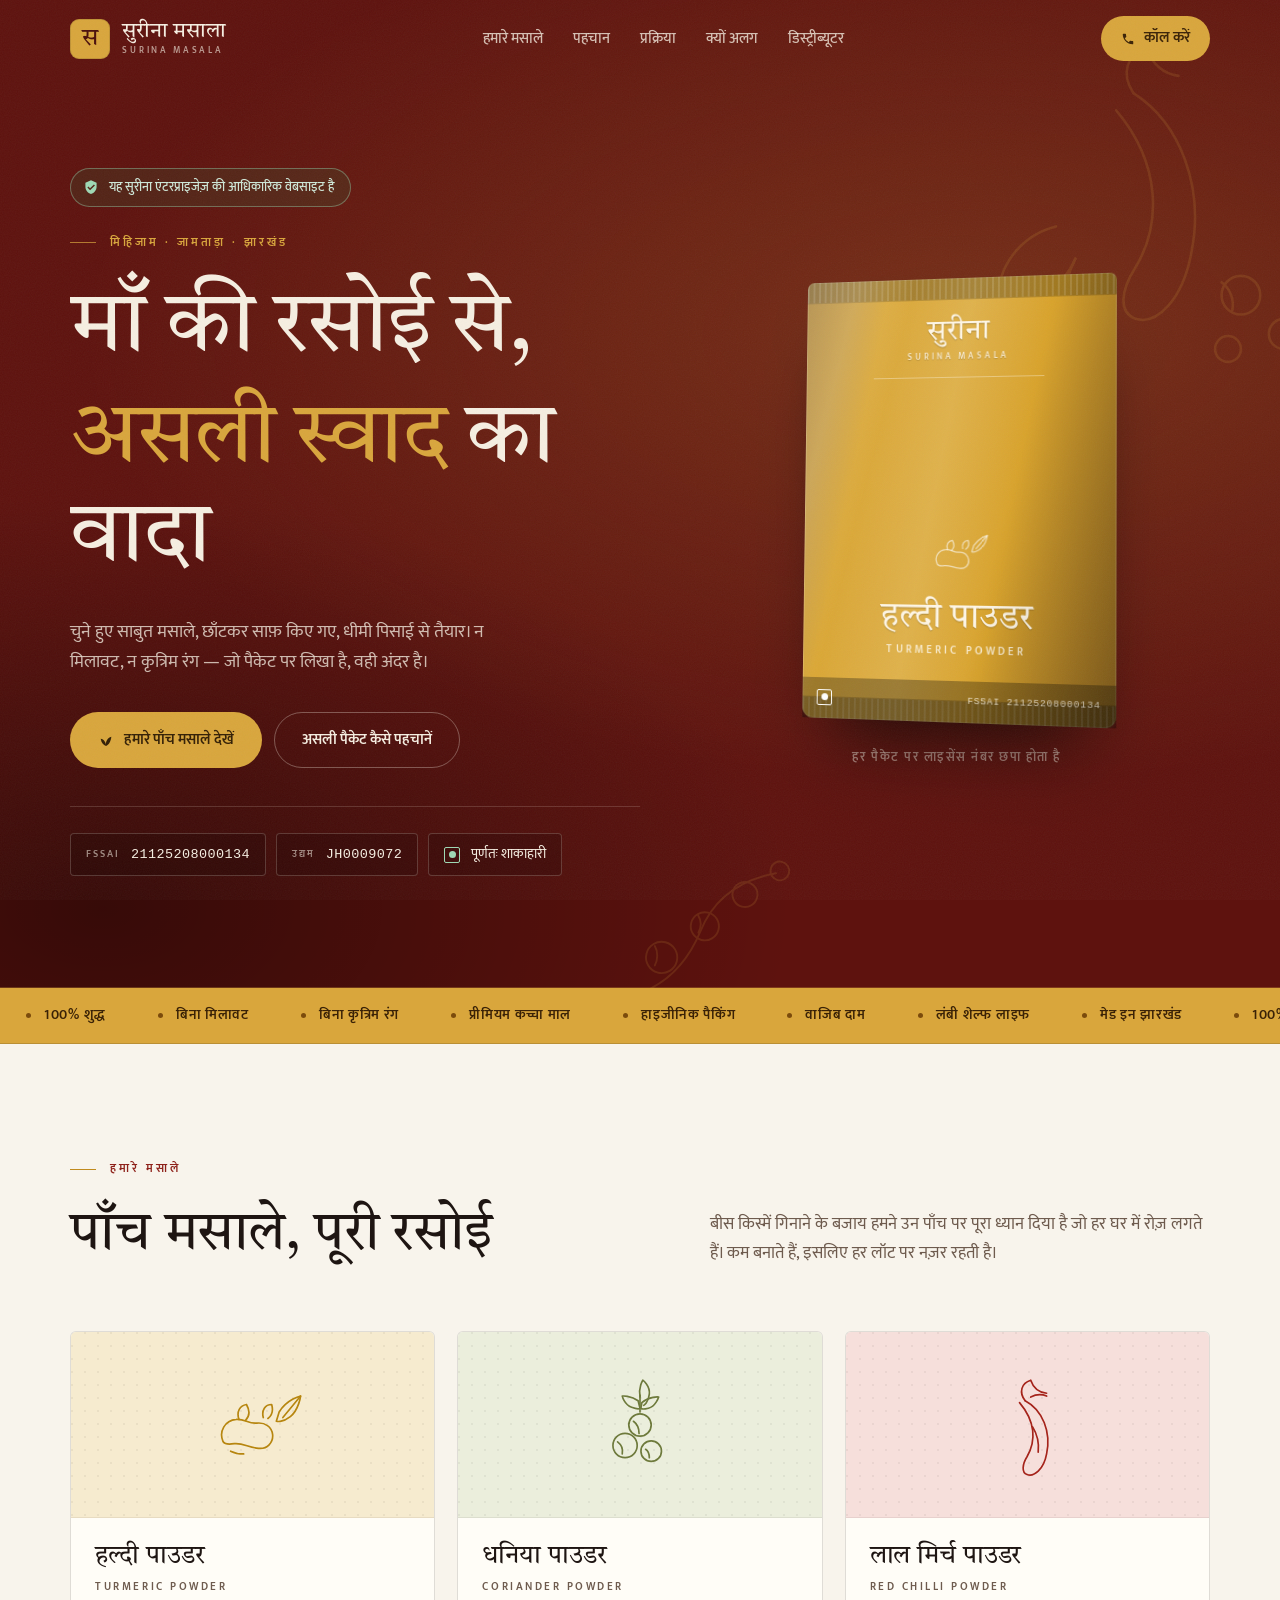
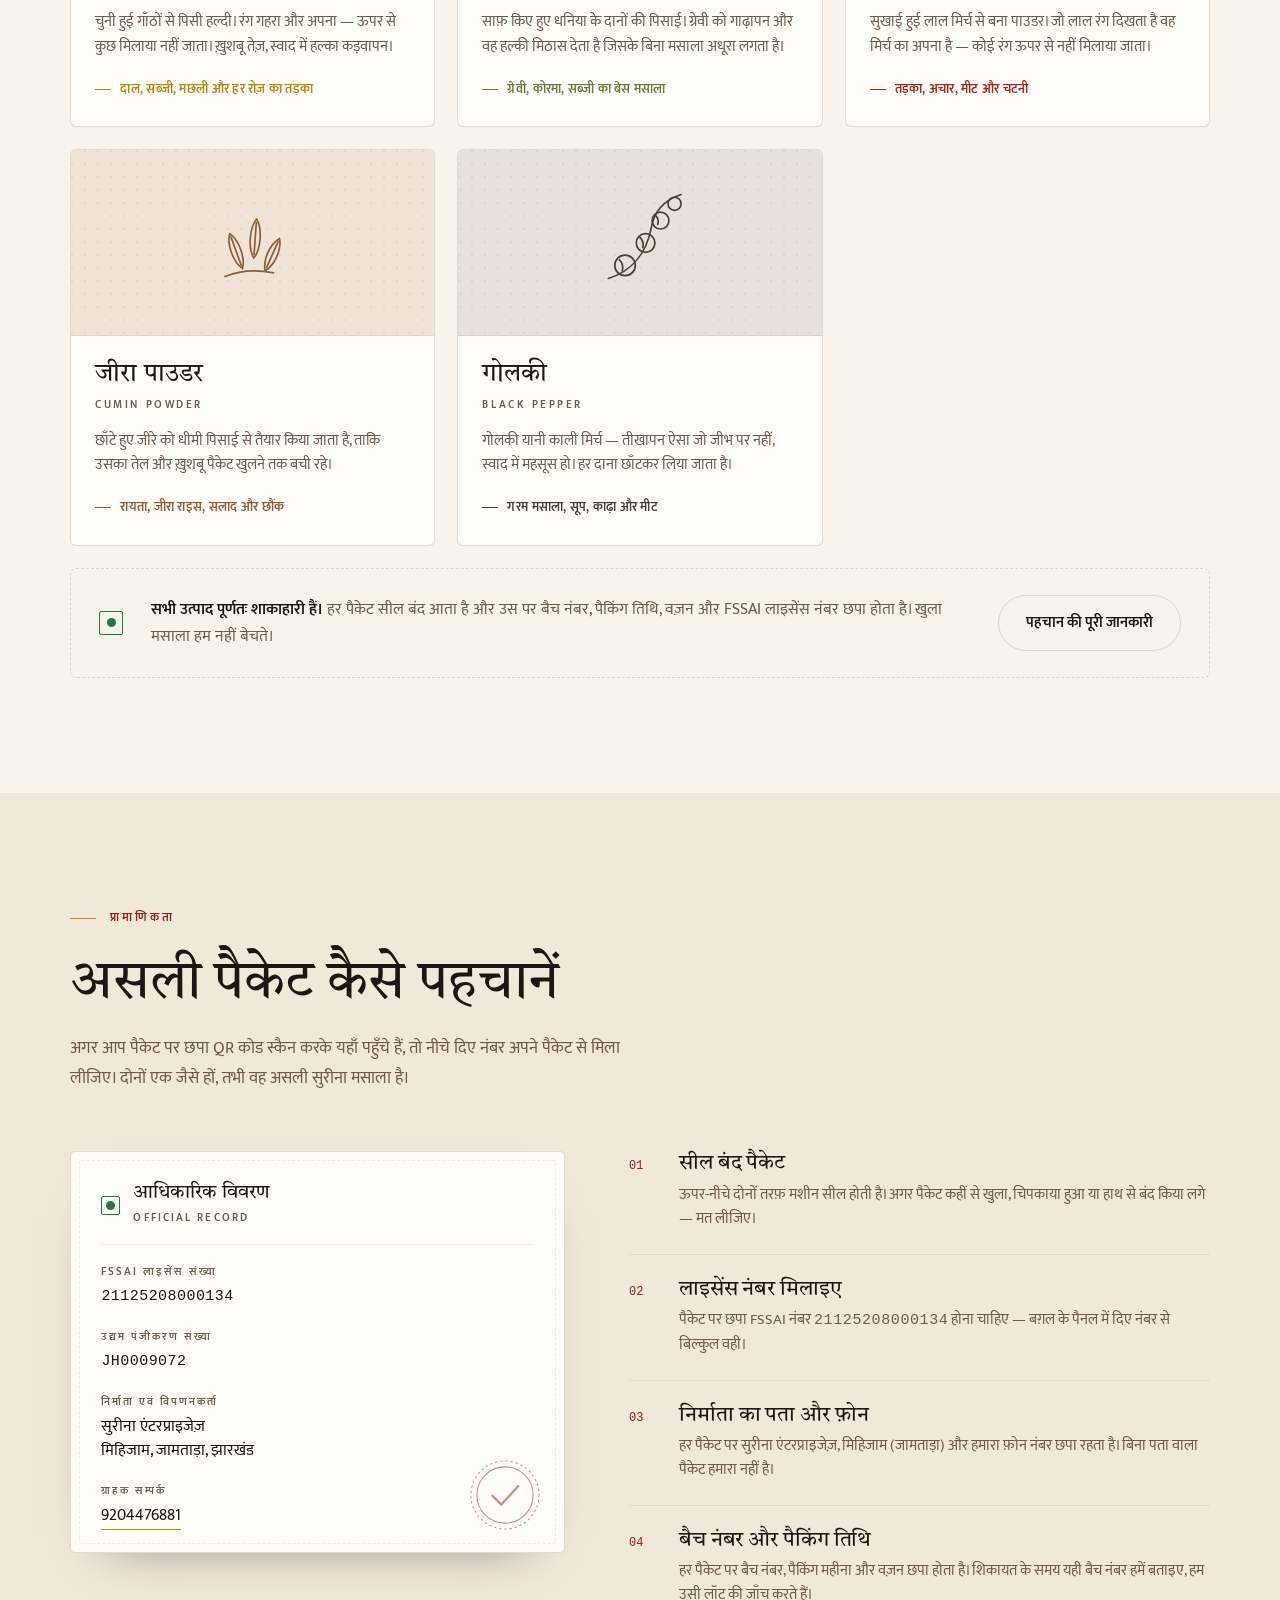
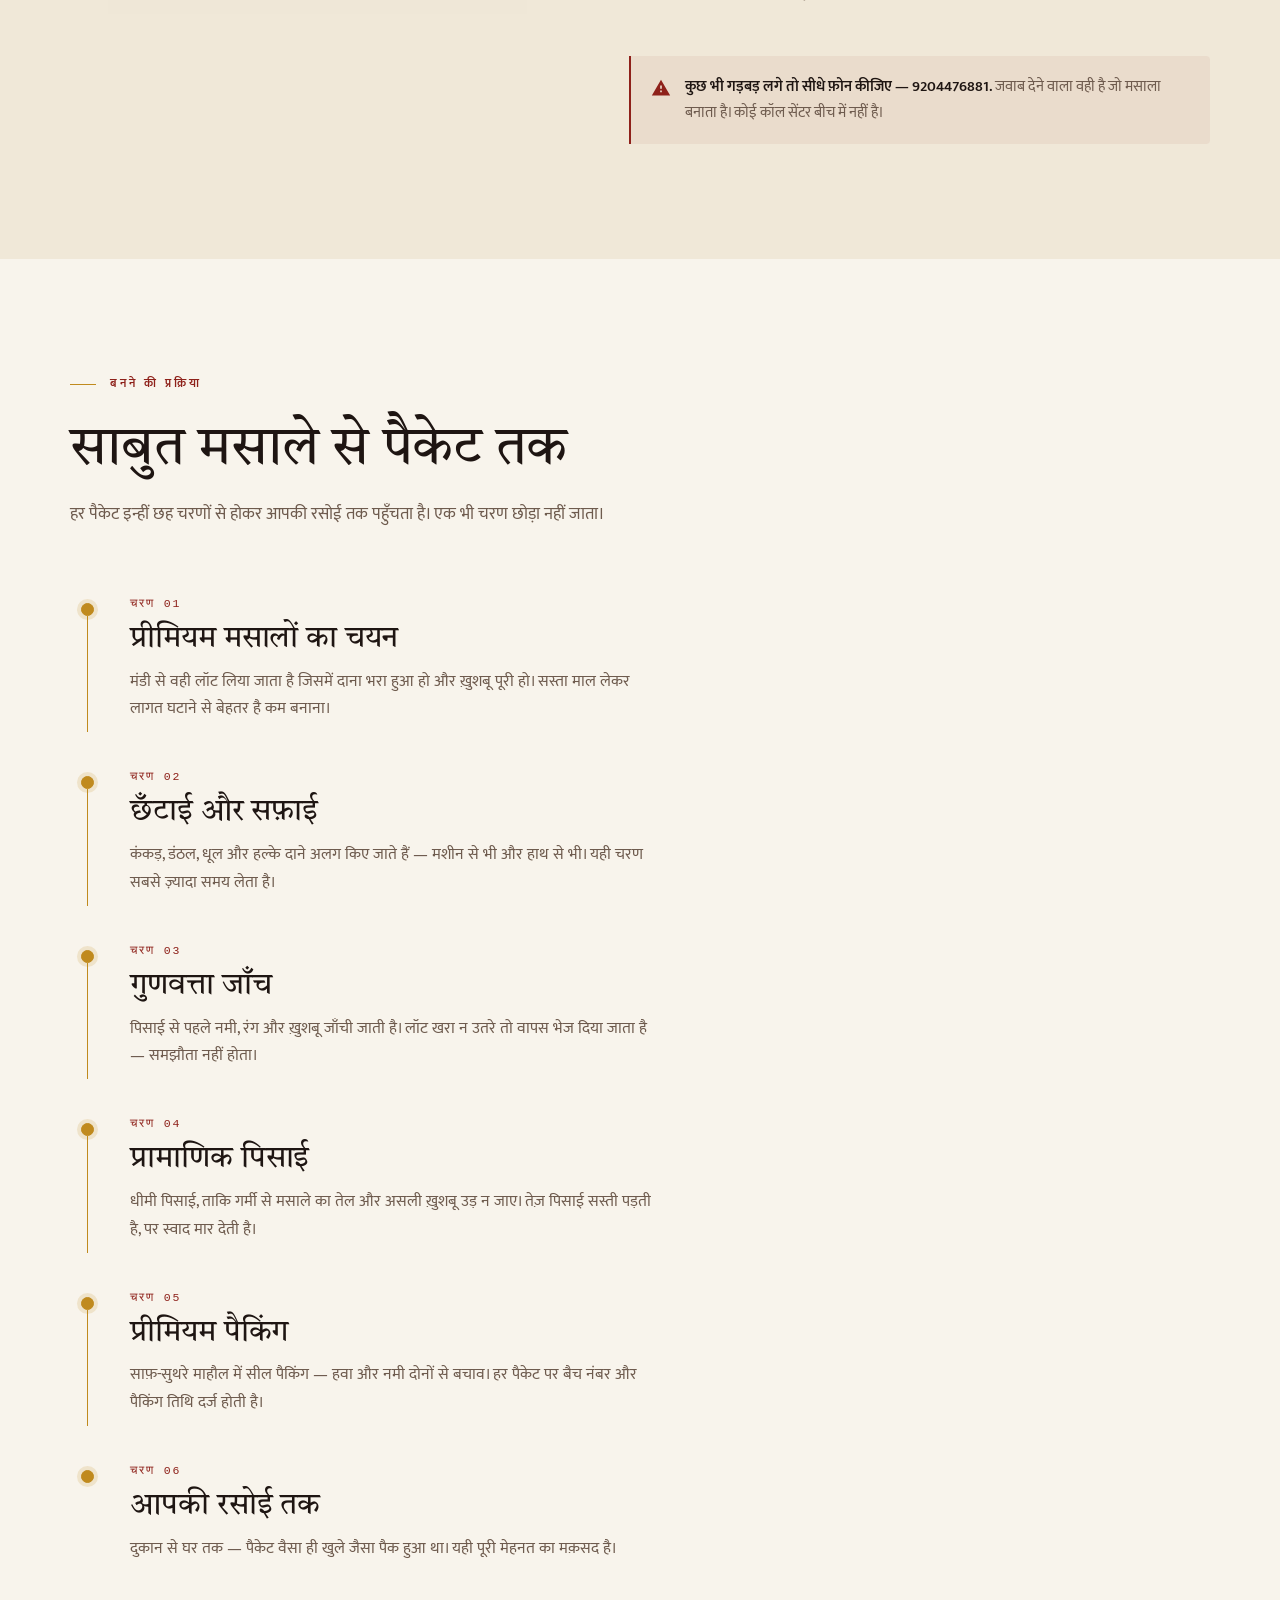
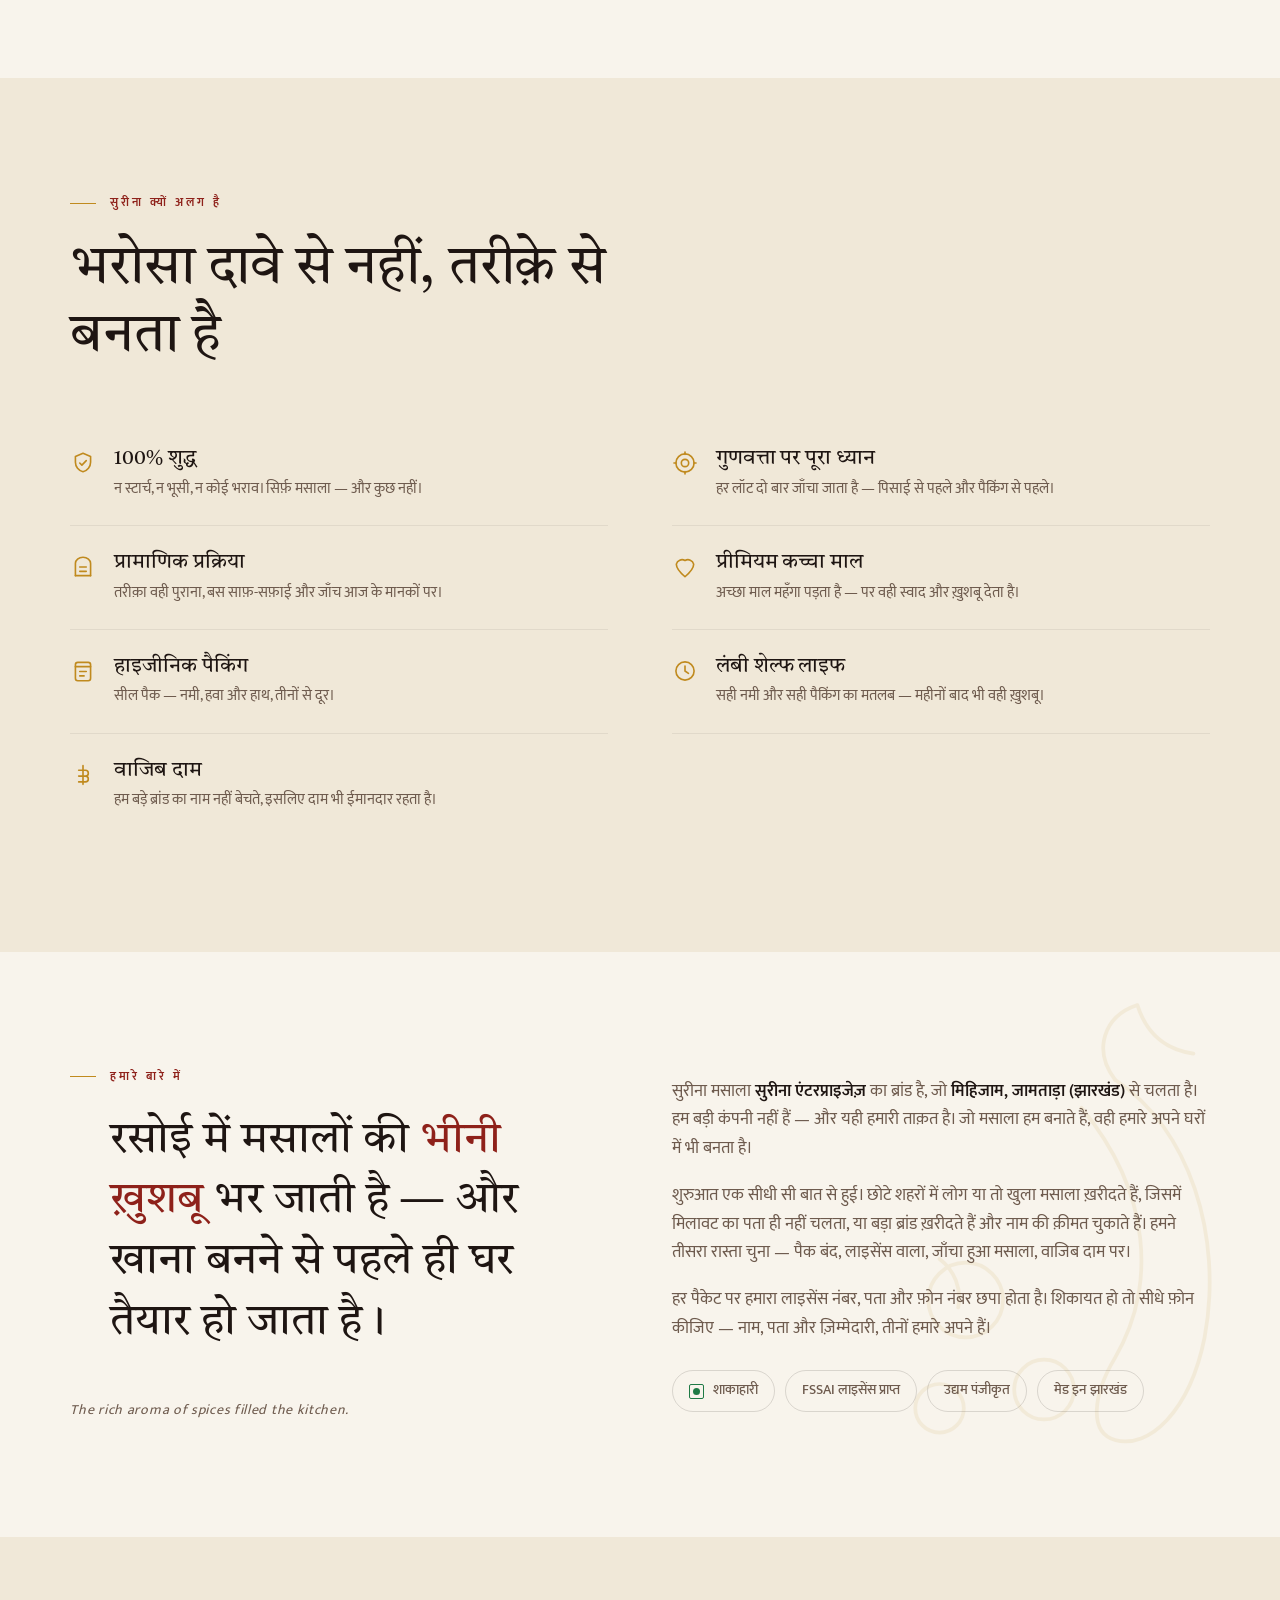
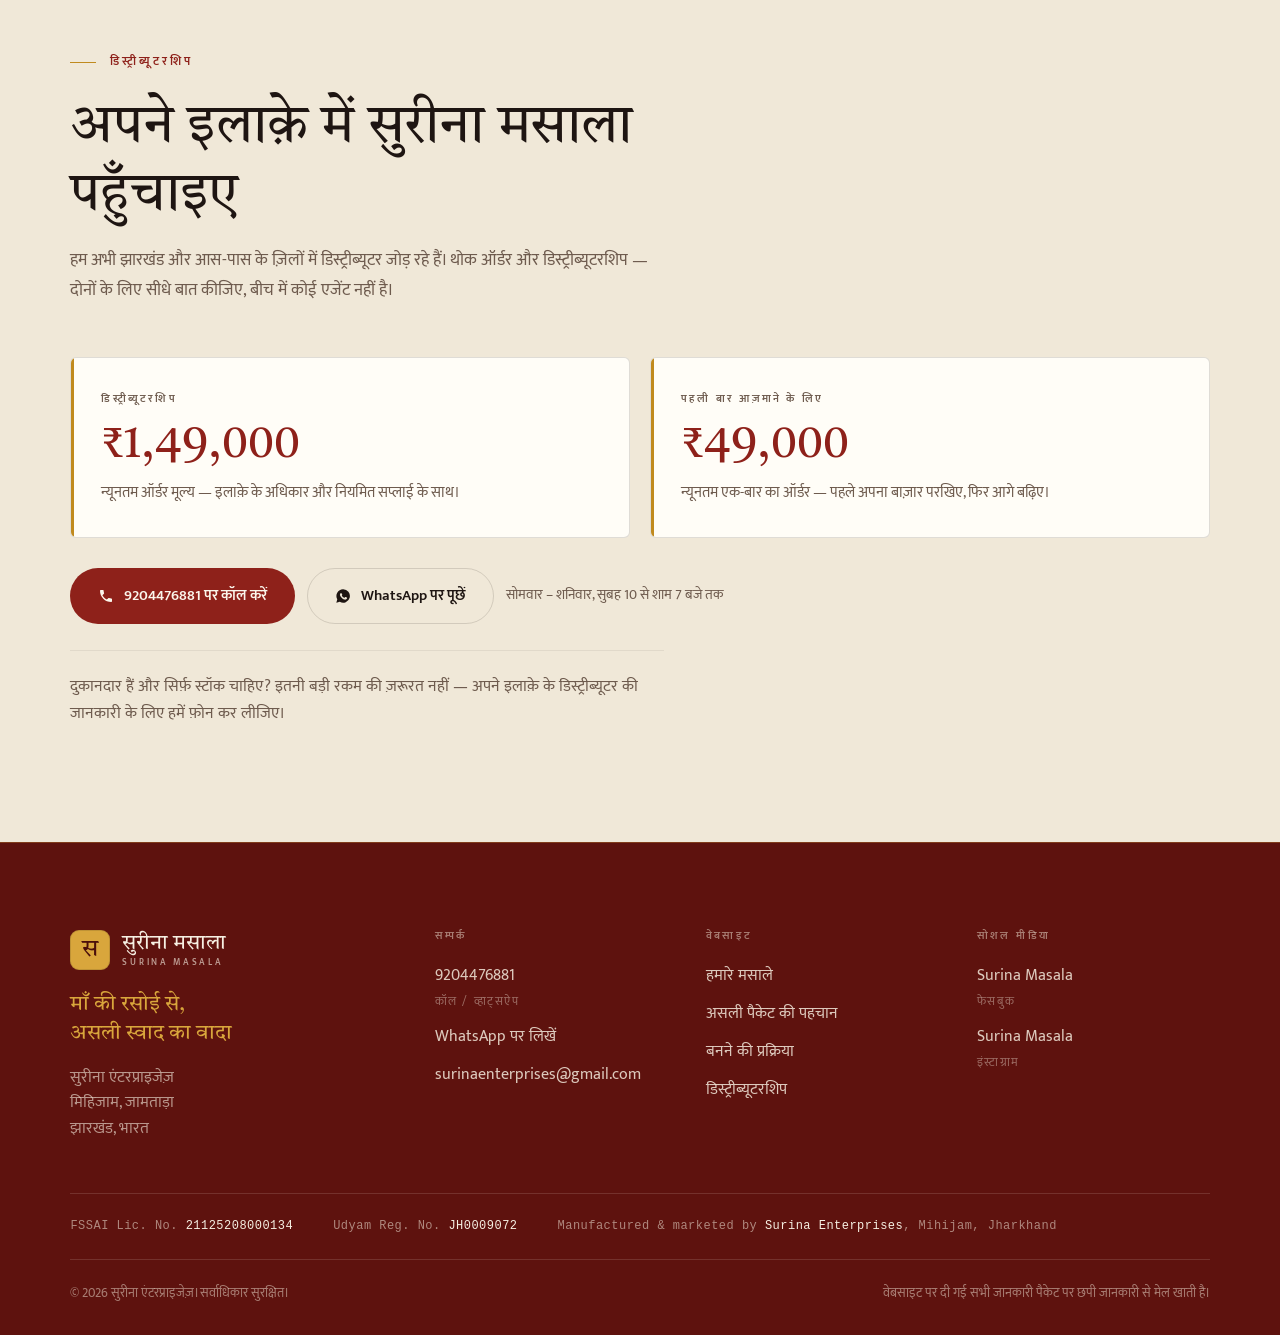
==== commit a0614aa0: "Create index.html" ====
--- a/index.html
+++ b/index.html
@@ -3,29 +3,30 @@
 <head>
 <meta charset="UTF-8">
 <meta name="viewport" content="width=device-width, initial-scale=1, viewport-fit=cover">
-<meta name="theme-color" content="#96231C">
+<meta name="theme-color" content="#5E120E">
 
 <title>सुरीना मसाला | Surina Masala — माँ की रसोई से, असली स्वाद का वादा</title>
-<meta name="description" content="सुरीना मसाला — हल्दी, धनिया, लाल मिर्च, जीरा और गोलकी। निर्माता: सुरीना एंटरप्राइजेज़, मिहिजाम, जामताड़ा, झारखंड। FSSAI लाइसेंस 21125208000134 · उद्यम JH0009072।">
-<meta name="keywords" content="Surina Masala, सुरीना मसाला, Surina Enterprises, masala Jharkhand, Mihijam masala, Jamtara spices, haldi, dhaniya, lal mirch, jeera, golki">
-<meta name="robots" content="index, follow">
+<meta name="description" content="सुरीना मसाला — हल्दी, धनिया, लाल मिर्च, जीरा और गोलकी। निर्माता: सुरीना एंटरप्राइजेज़, मिहिजाम, जामताड़ा, झारखंड। FSSAI लाइसेंस 21125208000134 · उद्यम पंजीकरण JH0009072। बिना मिलावट, बिना कृत्रिम रंग।">
+<meta name="keywords" content="Surina Masala, सुरीना मसाला, Surina Enterprises, masala brand Jharkhand, Mihijam masala, Jamtara spices, haldi powder, dhaniya powder, lal mirch, jeera, golki, black pepper">
+<meta name="robots" content="index, follow, max-image-preview:large">
+<meta name="author" content="Surina Enterprises">
 <link rel="canonical" href="https://surinamasala.com/">
 
 <meta property="og:type" content="website">
 <meta property="og:site_name" content="Surina Masala">
 <meta property="og:title" content="सुरीना मसाला — माँ की रसोई से, असली स्वाद का वादा">
-<meta property="og:description" content="मिहिजाम, जामताड़ा (झारखंड) में बना शुद्ध मसाला। FSSAI लाइसेंस प्राप्त, उद्यम पंजीकृत।">
+<meta property="og:description" content="मिहिजाम, जामताड़ा (झारखंड) में बना शुद्ध पिसा मसाला। FSSAI लाइसेंस प्राप्त, उद्यम पंजीकृत।">
 <meta property="og:locale" content="hi_IN">
 <meta property="og:url" content="https://surinamasala.com/">
 <meta name="twitter:card" content="summary_large_image">
 <meta name="twitter:title" content="सुरीना मसाला — माँ की रसोई से, असली स्वाद का वादा">
-<meta name="twitter:description" content="मिहिजाम, जामताड़ा (झारखंड) में बना शुद्ध मसाला। FSSAI लाइसेंस प्राप्त।">
+<meta name="twitter:description" content="मिहिजाम, जामताड़ा (झारखंड) में बना शुद्ध पिसा मसाला। FSSAI लाइसेंस प्राप्त।">
 
 <link rel="preconnect" href="https://fonts.googleapis.com">
 <link rel="preconnect" href="https://fonts.gstatic.com" crossorigin>
 <link href="https://fonts.googleapis.com/css2?family=Tiro+Devanagari+Hindi:ital@0;1&family=Mukta:wght@300;400;500;600;700&display=swap" rel="stylesheet">
 
-<link rel="icon" href="data:image/svg+xml,<svg xmlns='http://www.w3.org/2000/svg' viewBox='0 0 100 100'><rect width='100' height='100' rx='18' fill='%2396231C'/><text x='50' y='70' font-size='58' font-family='serif' fill='%23E6B54A' text-anchor='middle'>स</text></svg>">
+<link rel="icon" href="data:image/svg+xml,<svg xmlns='http://www.w3.org/2000/svg' viewBox='0 0 100 100'><rect width='100' height='100' rx='20' fill='%235E120E'/><text x='50' y='72' font-size='60' font-family='serif' fill='%23D9A63C' text-anchor='middle'>स</text></svg>">
 
 <script type="application/ld+json">
 {
@@ -37,7 +38,7 @@
   "email": "surinaenterprises@gmail.com",
   "telephone": "+91-9204476881",
   "slogan": "माँ की रसोई से, असली स्वाद का वादा",
-  "description": "सुरीना एंटरप्राइजेज़ द्वारा निर्मित शुद्ध पिसे मसाले — हल्दी, धनिया, लाल मिर्च, जीरा और गोलकी।",
+  "description": "सुरीना एंटरप्राइजेज़ द्वारा निर्मित शुद्ध पिसे मसाले — हल्दी, धनिया, लाल मिर्च, जीरा और गोलकी। मिहिजाम, जामताड़ा, झारखंड।",
   "address": {
     "@type": "PostalAddress",
     "addressLocality": "Mihijam",
@@ -54,296 +55,432 @@
     "contactType": "sales",
     "areaServed": "IN",
     "availableLanguage": ["hi", "en"]
-  }
+  },
+  "makesOffer": [
+    { "@type": "Offer", "itemOffered": { "@type": "Product", "name": "हल्दी पाउडर / Turmeric Powder", "brand": "Surina Masala" } },
+    { "@type": "Offer", "itemOffered": { "@type": "Product", "name": "धनिया पाउडर / Coriander Powder", "brand": "Surina Masala" } },
+    { "@type": "Offer", "itemOffered": { "@type": "Product", "name": "लाल मिर्च पाउडर / Red Chilli Powder", "brand": "Surina Masala" } },
+    { "@type": "Offer", "itemOffered": { "@type": "Product", "name": "जीरा पाउडर / Cumin Powder", "brand": "Surina Masala" } },
+    { "@type": "Offer", "itemOffered": { "@type": "Product", "name": "गोलकी / Black Pepper", "brand": "Surina Masala" } }
+  ]
 }
 </script>
 
 <style>
-/* ─────────────────────────────────────────────
-   सुरीना मसाला · design tokens
-   ink of the packet, not the ink of a template
-   ───────────────────────────────────────────── */
+/* ═══════════════════════════════════════════════════
+   सुरीना मसाला — design tokens
+   direction: मसाला दानखाना — merchant's ledger paper,
+   botanical engraving in gold, packet ink in maroon
+   ═══════════════════════════════════════════════════ */
 :root{
-  --paper:#F7F3EA;        /* unbleached board */
-  --paper-2:#EFE7D6;      /* second surface   */
-  --ink:#201512;          /* roasted brown-black */
-  --ink-soft:#6B5A4E;
-  --lal:#96231C;          /* deep chilli maroon */
-  --lal-dk:#7A1A15;
-  --haldi:#C8901A;        /* turmeric gold */
-  --patta:#1F7A45;        /* veg-mark green */
-  --line:rgba(32,21,18,.14);
-  --line-2:rgba(32,21,18,.08);
-
-  --display:'Tiro Devanagari Hindi', Georgia, serif;
-  --body:'Mukta', system-ui, -apple-system, sans-serif;
-  --mono:ui-monospace, 'SF Mono', 'Roboto Mono', Menlo, monospace;
-
-  --pad:clamp(56px, 8vw, 108px);
+  --paper:#F8F4EC;
+  --paper-2:#F0E8D8;
+  --ink:#1E1512;
+  --ink-soft:#6E5B4E;
+  --lal:#8E211A;
+  --lal-dk:#5E120E;
+  --haldi:#C08A1E;
+  --gold:#D9A63C;
+  --patta:#1F7A45;
+  --line:rgba(30,21,18,.14);
+  --line-2:rgba(30,21,18,.07);
+  --g-line:rgba(217,166,60,.28);
+
+  --display:'Tiro Devanagari Hindi', Georgia, 'Times New Roman', serif;
+  --body:'Mukta', system-ui, -apple-system, 'Segoe UI', sans-serif;
+  --mono:ui-monospace, 'SF Mono', 'Roboto Mono', Menlo, Consolas, monospace;
+
+  --pad:clamp(64px, 9vw, 128px);
+  --ease:cubic-bezier(.2,.75,.2,1);
 }
 
 *,*::before,*::after{box-sizing:border-box}
-html{scroll-behavior:smooth; -webkit-text-size-adjust:100%}
-section[id],footer[id]{scroll-margin-top:96px}
+html{-webkit-text-size-adjust:100%; scroll-behavior:smooth}
+section[id],footer[id]{scroll-margin-top:92px}
 body{
   margin:0; background:var(--paper); color:var(--ink);
-  font-family:var(--body); font-weight:400; font-size:17px; line-height:1.72;
+  font-family:var(--body); font-size:17px; line-height:1.74; font-weight:400;
   -webkit-font-smoothing:antialiased; overflow-x:hidden;
 }
-/* paper grain — print tooth, 5% only */
+/* paper tooth */
 body::after{
-  content:''; position:fixed; inset:0; z-index:60; pointer-events:none; opacity:.05;
-  background-image:url("data:image/svg+xml,%3Csvg xmlns='http://www.w3.org/2000/svg' width='140' height='140'%3E%3Cfilter id='n'%3E%3CfeTurbulence type='fractalNoise' baseFrequency='.9' numOctaves='3'/%3E%3C/filter%3E%3Crect width='140' height='140' filter='url(%23n)'/%3E%3C/svg%3E");
-}
-img{max-width:100%}
+  content:''; position:fixed; inset:0; z-index:80; pointer-events:none; opacity:.055;
+  background-image:url("data:image/svg+xml,%3Csvg xmlns='http://www.w3.org/2000/svg' width='160' height='160'%3E%3Cfilter id='n'%3E%3CfeTurbulence type='fractalNoise' baseFrequency='.85' numOctaves='3'/%3E%3C/filter%3E%3Crect width='160' height='160' filter='url(%23n)'/%3E%3C/svg%3E");
+}
+h1,h2,h3,h4{font-family:var(--display); font-weight:400; margin:0; line-height:1.26; letter-spacing:-.005em}
+p{margin:0}
 a{color:inherit}
-:focus-visible{outline:2px solid var(--lal); outline-offset:3px; border-radius:2px}
-
-h1,h2,h3{font-family:var(--display); font-weight:400; margin:0; line-height:1.24; letter-spacing:-.01em}
-
-.wrap{width:min(1140px, 90vw); margin-inline:auto}
+ul{margin:0; padding:0; list-style:none}
+:focus-visible{outline:2px solid var(--gold); outline-offset:3px; border-radius:2px}
+::selection{background:var(--gold); color:#2A1A08}
+
+.wrap{width:min(1180px, 89vw); margin-inline:auto}
 .sec{padding:var(--pad) 0; position:relative}
+.tint{background:var(--paper-2)}
+
+.skip{position:absolute; left:-999px; top:0; z-index:99; background:var(--lal); color:#fff; padding:12px 20px}
+.skip:focus{left:12px; top:12px}
+
+/* ── shared type ── */
 .eyebrow{
-  font-family:var(--body); font-size:12px; font-weight:600; letter-spacing:.22em;
-  text-transform:uppercase; color:var(--lal); display:flex; align-items:center; gap:12px;
-}
-.eyebrow::after{content:''; flex:1; height:1px; background:var(--line); max-width:120px}
-.sec-h{font-size:clamp(30px,4.4vw,50px); margin:20px 0 10px}
-.sec-p{color:var(--ink-soft); max-width:56ch; margin:0}
-.mono{font-family:var(--mono); font-size:13px; letter-spacing:.04em}
-
-/* ── veg mark ── */
-.veg{width:19px; height:19px; border:1.6px solid var(--patta); border-radius:2px;
-  display:inline-grid; place-items:center; flex:none}
+  display:flex; align-items:center; gap:14px;
+  font-size:11.5px; font-weight:600; letter-spacing:.26em; text-transform:uppercase; color:var(--lal);
+}
+.eyebrow::before{content:''; width:26px; height:1px; background:var(--haldi); flex:none}
+.sec-h{font-size:clamp(31px,4.6vw,54px); margin:22px 0 0}
+.sec-p{color:var(--ink-soft); max-width:58ch; margin:16px 0 0; font-size:17px}
+.mono{font-family:var(--mono); letter-spacing:.04em}
+.veg{width:19px; height:19px; border:1.6px solid var(--patta); border-radius:2px; display:inline-grid; place-items:center; flex:none}
 .veg i{width:9px; height:9px; border-radius:50%; background:var(--patta); display:block}
 
-/* ─────────── header ─────────── */
-.hdr{position:sticky; top:0; z-index:50; background:rgba(247,243,234,.86);
-  backdrop-filter:blur(10px); border-bottom:1px solid transparent; transition:border-color .3s, box-shadow .3s}
-.hdr.stuck{border-bottom-color:var(--line); box-shadow:0 1px 20px rgba(32,21,18,.05)}
-.hdr-in{display:flex; align-items:center; justify-content:space-between; gap:20px; padding:14px 0}
-.mark{display:flex; align-items:center; gap:11px; text-decoration:none}
-.mark-s{width:36px; height:36px; border-radius:7px; background:var(--lal); color:var(--haldi);
-  font-family:var(--display); font-size:22px; display:grid; place-items:center; flex:none; line-height:1}
-.mark-t{font-family:var(--display); font-size:20px; line-height:1.1}
-.mark-t small{display:block; font-family:var(--body); font-size:9.5px; font-weight:600;
-  letter-spacing:.26em; text-transform:uppercase; color:var(--ink-soft)}
-.nav{display:flex; align-items:center; gap:28px}
-.nav a{font-size:15px; font-weight:500; text-decoration:none; color:var(--ink-soft); transition:color .2s}
-.nav a:hover{color:var(--lal)}
-.call{display:inline-flex; align-items:center; gap:8px; background:var(--lal); color:var(--paper);
-  text-decoration:none; font-weight:600; font-size:14.5px; padding:9px 18px; border-radius:100px;
-  transition:background .2s, transform .2s}
-.call:hover{background:var(--lal-dk); transform:translateY(-1px)}
-.call svg{width:14px; height:14px; fill:currentColor}
-
-/* ─────────── hero ─────────── */
-.hero{padding:clamp(40px,6vw,78px) 0 clamp(50px,7vw,86px)}
-.hero-grid{display:grid; grid-template-columns:1.15fr .85fr; gap:clamp(32px,5vw,72px); align-items:center}
-.hero h1{font-size:clamp(38px,6.6vw,80px); line-height:1.18; margin:22px 0 0}
-.hero h1 span{display:block; overflow:hidden; padding:.12em 0 .14em; margin:-.12em 0 -.14em}
-.hero h1 span b{display:block; font-weight:400; transform:translateY(105%); animation:rise .95s cubic-bezier(.2,.7,.2,1) forwards}
-.hero h1 span:nth-child(2) b{animation-delay:.1s}
-.hero h1 em{font-style:normal; color:var(--lal)}
+.btn{display:inline-flex; align-items:center; gap:10px; text-decoration:none; font-weight:600;
+  font-size:15px; padding:14px 27px; border-radius:100px; transition:.25s var(--ease); border:1px solid transparent}
+.btn svg{width:16px; height:16px; fill:currentColor; flex:none}
+.btn-p{background:var(--lal); color:#FBF6EC}
+.btn-p:hover{background:var(--lal-dk); transform:translateY(-2px)}
+.btn-g{background:var(--gold); color:#331F05}
+.btn-g:hover{background:#E7B44C; transform:translateY(-2px)}
+.btn-o{border-color:var(--line); color:var(--ink)}
+.btn-o:hover{border-color:var(--lal); color:var(--lal)}
+.btn-ol{border-color:rgba(246,239,226,.32); color:#F6EFE2}
+.btn-ol:hover{border-color:var(--gold); color:var(--gold)}
+
+/* ═══════════ HEADER ═══════════ */
+.hdr{position:fixed; top:0; left:0; right:0; z-index:70; transition:background .4s var(--ease), box-shadow .4s}
+.hdr-in{display:flex; align-items:center; justify-content:space-between; gap:22px; padding:16px 0}
+.mark{display:flex; align-items:center; gap:12px; text-decoration:none}
+.mark-s{width:40px; height:40px; border-radius:9px; display:grid; place-items:center; flex:none;
+  font-family:var(--display); font-size:24px; line-height:1; background:var(--gold); color:#4A0F0B;
+  box-shadow:inset 0 0 0 1px rgba(0,0,0,.12)}
+.mark-t{font-family:var(--display); font-size:21px; line-height:1.05; color:#F6EFE2; transition:color .4s}
+.mark-t small{display:block; font-family:var(--body); font-size:9px; font-weight:600;
+  letter-spacing:.3em; text-transform:uppercase; opacity:.62; margin-top:3px}
+.nav{display:flex; align-items:center; gap:30px}
+.nav a{font-size:15px; font-weight:500; text-decoration:none; color:rgba(246,239,226,.78); transition:color .25s}
+.nav a:hover{color:var(--gold)}
+.hdr .call{display:inline-flex; align-items:center; gap:9px; background:var(--gold); color:#3A2206;
+  text-decoration:none; font-weight:600; font-size:14.5px; padding:10px 20px; border-radius:100px; transition:.25s var(--ease)}
+.hdr .call svg{width:14px; height:14px; fill:currentColor}
+.hdr .call:hover{background:#EEBB4F; transform:translateY(-1px)}
+/* scrolled state */
+.hdr.solid{background:rgba(248,244,236,.93); backdrop-filter:blur(14px); box-shadow:0 1px 0 var(--line), 0 10px 30px -22px rgba(30,21,18,.5)}
+.hdr.solid .mark-t{color:var(--ink)}
+.hdr.solid .mark-s{background:var(--lal); color:var(--gold)}
+.hdr.solid .nav a{color:var(--ink-soft)}
+.hdr.solid .nav a:hover{color:var(--lal)}
+.hdr.solid .call{background:var(--lal); color:#FBF6EC}
+.hdr.solid .call:hover{background:var(--lal-dk)}
+
+/* ═══════════ HERO ═══════════ */
+.hero{position:relative; background:var(--lal-dk); color:#F6EFE2; overflow:hidden;
+  padding:clamp(122px,15vw,168px) 0 clamp(72px,9vw,112px)}
+.hero::before{ /* warm hearth glow */
+  content:''; position:absolute; inset:0; pointer-events:none;
+  background:
+    radial-gradient(120% 78% at 76% 34%, rgba(217,166,60,.20) 0%, rgba(217,166,60,0) 58%),
+    radial-gradient(90% 70% at 8% 92%, rgba(0,0,0,.42) 0%, rgba(0,0,0,0) 60%);
+}
+.hero::after{ /* fine rule at the base */
+  content:''; position:absolute; left:0; right:0; bottom:0; height:1px; background:var(--g-line);
+}
+.hero-grid{position:relative; z-index:2; display:grid; grid-template-columns:1.06fr .94fr;
+  gap:clamp(34px,5vw,70px); align-items:center}
+.verified{display:inline-flex; align-items:center; gap:10px; padding:7px 16px 7px 12px;
+  border:1px solid rgba(159,217,180,.4); border-radius:100px; background:rgba(31,122,69,.16);
+  font-size:13px; font-weight:500; color:#CFE8D8; margin-bottom:26px}
+.verified svg{width:16px; height:16px; fill:#9FD9B4; flex:none}
+.hero .eyebrow{color:var(--gold)}
+.hero .eyebrow::before{background:var(--gold); opacity:.7}
+.hero h1{font-size:clamp(40px,7vw,86px); line-height:1.16; margin:26px 0 0; letter-spacing:-.015em}
+.hero h1 .ln{display:block; overflow:hidden; padding:.13em 0 .15em; margin:-.13em 0 -.15em}
+.hero h1 .ln b{display:block; font-weight:400; transform:translateY(108%); animation:rise 1s var(--ease) forwards}
+.hero h1 .ln:nth-child(2) b{animation-delay:.13s}
+.hero h1 em{font-style:normal; color:var(--gold)}
 @keyframes rise{to{transform:translateY(0)}}
-.hero-sub{margin:26px 0 0; max-width:44ch; color:var(--ink-soft); font-size:17.5px}
-.hero-meta{display:flex; flex-wrap:wrap; gap:10px 22px; margin-top:26px; align-items:center;
-  font-size:14px; font-weight:500; color:var(--ink-soft)}
-.hero-meta b{font-weight:600; color:var(--ink)}
-.dotsep{width:4px; height:4px; border-radius:50%; background:var(--haldi)}
-
-/* declaration panel — the back of the packet, printed */
-.decl{background:#FFFDF8; border:1px solid var(--line); border-radius:4px; padding:26px 26px 22px;
-  box-shadow:0 18px 44px -30px rgba(32,21,18,.5); position:relative}
-.decl::before{content:''; position:absolute; inset:7px; border:1px dashed var(--line-2); border-radius:2px; pointer-events:none}
-.decl-top{display:flex; align-items:center; gap:12px; padding-bottom:14px; border-bottom:1px solid var(--line-2)}
-.decl-top h2{font-size:17px; letter-spacing:0}
-.decl-top p{margin:2px 0 0; font-size:11.5px; font-weight:600; letter-spacing:.16em;
-  text-transform:uppercase; color:var(--ink-soft)}
-.decl dl{margin:0; display:grid; gap:0}
-.decl dt{font-size:11px; font-weight:600; letter-spacing:.16em; text-transform:uppercase;
-  color:var(--ink-soft); margin-top:15px}
-.decl dd{margin:1px 0 0; font-family:var(--mono); font-size:14.5px; letter-spacing:.03em; word-break:break-word}
-.decl dd.txt{font-family:var(--body); font-size:15.5px; line-height:1.5; letter-spacing:0}
-.decl-foot{margin-top:20px; padding-top:14px; border-top:1px solid var(--line-2);
-  display:flex; align-items:center; gap:9px; font-size:12.5px; color:var(--ink-soft)}
-.decl-foot svg{width:15px; height:15px; fill:var(--patta); flex:none}
-
-/* ─────────── promise strip ─────────── */
-.strip{background:var(--lal); color:var(--paper); overflow:hidden}
-.strip-in{display:flex; flex-wrap:wrap; justify-content:center; gap:10px 44px; padding:20px 0;
-  font-size:14px; font-weight:500; letter-spacing:.04em}
-.strip-in span{display:flex; align-items:center; gap:11px; opacity:.94}
-.strip-in span::before{content:''; width:5px; height:5px; border-radius:50%; background:var(--haldi)}
-
-/* ─────────── products ─────────── */
-.prod-head{display:flex; flex-wrap:wrap; align-items:flex-end; justify-content:space-between; gap:20px}
-.prod-grid{display:grid; grid-template-columns:.9fr 1.1fr; gap:clamp(30px,5vw,74px);
-  align-items:center; margin-top:clamp(34px,5vw,60px)}
-
-/* the packet — signature element */
-.pk-stage{display:grid; place-items:center; padding:10px}
-.packet{
-  width:min(280px, 74vw); aspect-ratio:.72; position:relative; border-radius:5px 5px 8px 8px;
-  background:var(--pk, #C8901A);
-  box-shadow:0 40px 60px -34px rgba(32,21,18,.65), inset 0 0 0 1px rgba(255,255,255,.16);
-  transition:background .5s ease; display:flex; flex-direction:column; align-items:center;
-  padding:34px 20px 0; color:#FFF8E7; text-align:center; isolation:isolate;
-}
-/* crimped top seal */
-.packet::before{
-  content:''; position:absolute; left:0; right:0; top:0; height:20px;
-  background:linear-gradient(#00000024, #00000000);
-  -webkit-mask-image:repeating-linear-gradient(90deg,#000 0 5px,transparent 5px 10px);
-  mask-image:repeating-linear-gradient(90deg,#000 0 5px,transparent 5px 10px);
-}
+.hero-sub{margin:28px 0 0; max-width:46ch; color:rgba(246,239,226,.76); font-size:17.5px}
+.hero-cta{display:flex; flex-wrap:wrap; gap:12px; margin-top:34px}
+
+/* trust chips — the licence, right in the open */
+.chips{display:flex; flex-wrap:wrap; gap:10px; margin-top:38px; padding-top:26px; border-top:1px solid rgba(246,239,226,.16)}
+.chip{display:flex; align-items:center; gap:11px; border:1px solid rgba(246,239,226,.2);
+  border-radius:4px; padding:9px 15px; background:rgba(0,0,0,.16)}
+.chip .k{font-size:9.5px; font-weight:600; letter-spacing:.2em; text-transform:uppercase; color:rgba(246,239,226,.56)}
+.chip .v{font-family:var(--mono); font-size:13.5px; color:#F6EFE2; letter-spacing:.03em}
+.chip .veg{border-color:#9FD9B4; width:16px; height:16px}
+.chip .veg i{background:#9FD9B4; width:7px; height:7px}
+
+/* botanical spray behind the packet */
+.spray{position:absolute; inset:0; pointer-events:none; z-index:1; color:var(--gold); opacity:.15}
+.spray svg{position:absolute}
+.spray .s1{right:-6%; top:2%; width:min(430px,52vw)}
+.spray .s2{right:34%; bottom:-8%; width:min(250px,32vw); transform:rotate(14deg)}
+
+/* ── the packet: signature element ── */
+.pk-stage{display:grid; place-items:center; position:relative; z-index:2}
+.pk-float{animation:bob 7s ease-in-out infinite}
+@keyframes bob{0%,100%{transform:translateY(0)}50%{transform:translateY(-9px)}}
+.pack{
+  --pk:#D9A63C;
+  position:relative; width:min(316px,70vw); aspect-ratio:.71;
+  transform:perspective(1100px) rotateY(-10deg) rotateX(2.5deg);
+  transition:transform 1s var(--ease);
+  border-radius:7px 7px 11px 11px;
+  background-color:var(--pk);
+  background-image:linear-gradient(101deg,
+     color-mix(in srgb, var(--pk) 68%, #2A0F08) 0%,
+     var(--pk) 22%,
+     color-mix(in srgb, var(--pk) 82%, #FFF6DC) 44%,
+     var(--pk) 64%,
+     color-mix(in srgb, var(--pk) 62%, #2A0F08) 100%);
+  box-shadow:0 46px 70px -34px rgba(0,0,0,.72), inset 0 0 0 1px rgba(255,255,255,.16);
+  display:flex; flex-direction:column; align-items:center; text-align:center;
+  padding:40px 22px 0; color:#FFF7E6; animation:packIn 1.1s .25s var(--ease) both;
+}
+@keyframes packIn{from{opacity:0; transform:perspective(1100px) rotateY(-16deg) rotateX(4deg) translateY(28px)}}
+.pk-stage:hover .pack{transform:perspective(1100px) rotateY(-4deg) rotateX(1deg)}
+/* crimped seals */
+.crimp{position:absolute; left:0; right:0; height:21px; background:rgba(0,0,0,.26);
+  background-image:repeating-linear-gradient(90deg, rgba(255,255,255,.13) 0 2px, transparent 2px 6px)}
+.crimp.t{top:0; border-radius:7px 7px 0 0; box-shadow:0 1px 0 rgba(0,0,0,.18)}
+.crimp.b{bottom:0; border-radius:0 0 11px 11px; box-shadow:0 -1px 0 rgba(0,0,0,.18)}
 /* laminate sheen */
-.packet::after{
-  content:''; position:absolute; inset:0; border-radius:inherit; pointer-events:none; z-index:2;
-  background:linear-gradient(102deg, rgba(255,255,255,.22) 0 16%, rgba(255,255,255,0) 34% 66%, rgba(0,0,0,.14) 100%);
-}
-.pk-brand{font-family:var(--display); font-size:26px; line-height:1.1; margin-top:8px; text-shadow:0 1px 0 rgba(0,0,0,.18)}
-.pk-brand small{display:block; font-family:var(--body); font-size:9px; font-weight:600;
-  letter-spacing:.3em; text-transform:uppercase; opacity:.8; margin-top:4px}
-.pk-rule{width:44px; height:1px; background:currentColor; opacity:.45; margin:16px 0 0}
-.pk-mid{margin-top:auto}
-.pk-name{font-family:var(--display); font-size:34px; line-height:1.15; margin-bottom:4px}
-.pk-en{font-size:11px; font-weight:600; letter-spacing:.26em; text-transform:uppercase; opacity:.85}
-.pk-band{width:calc(100% + 40px); margin:22px -20px 0; padding:11px 14px; background:rgba(0,0,0,.26);
-  border-radius:0 0 8px 8px; display:flex; align-items:center; justify-content:space-between; gap:10px}
-.pk-band .veg{border-color:#fff}
-.pk-band .veg i{background:#fff}
-.pk-band .mono{font-size:10px; opacity:.85; letter-spacing:.1em}
-
-/* selector list */
-.pk-list{list-style:none; margin:0; padding:0; border-top:1px solid var(--line)}
-.pk-list li{border-bottom:1px solid var(--line)}
-.pk-list button{
-  width:100%; background:none; border:0; font:inherit; color:inherit; cursor:pointer; text-align:left;
-  display:flex; align-items:center; gap:16px; padding:17px 4px; transition:padding-left .3s, color .3s;
-}
-.pk-list button:hover{padding-left:12px}
-.pk-chip{width:13px; height:13px; border-radius:50%; flex:none; box-shadow:inset 0 0 0 1px rgba(0,0,0,.18)}
-.pk-hi{font-family:var(--display); font-size:22px; line-height:1.2}
-.pk-sm{font-size:12px; font-weight:600; letter-spacing:.18em; text-transform:uppercase; color:var(--ink-soft)}
-.pk-list button[aria-pressed="true"]{padding-left:12px}
-.pk-list button[aria-pressed="true"] .pk-hi{color:var(--lal)}
-.pk-arrow{margin-left:auto; opacity:0; transform:translateX(-6px); transition:.3s; color:var(--lal); font-size:20px}
-.pk-list button[aria-pressed="true"] .pk-arrow{opacity:1; transform:none}
-.pk-note{margin:22px 0 0; color:var(--ink-soft); font-size:15.5px; max-width:48ch}
-
-/* ─────────── process ─────────── */
-.proc{background:var(--paper-2)}
-.proc-grid{display:grid; grid-template-columns:repeat(3,1fr); gap:1px; margin-top:44px;
-  background:var(--line); border:1px solid var(--line)}
-.step{background:var(--paper-2); padding:30px 26px 34px; transition:background .35s}
-.step:hover{background:#F4EEE0}
-.step .n{font-family:var(--mono); font-size:12px; color:var(--lal); letter-spacing:.1em}
-.step h3{font-size:21px; margin:14px 0 8px}
-.step p{margin:0; font-size:15px; color:var(--ink-soft); line-height:1.6}
-
-/* ─────────── difference ─────────── */
-.diff-grid{display:grid; grid-template-columns:1fr 1fr; gap:0 clamp(30px,5vw,70px); margin-top:40px}
-.diff{display:flex; gap:16px; padding:20px 0; border-bottom:1px solid var(--line-2); align-items:flex-start}
-.diff svg{width:20px; height:20px; fill:none; stroke:var(--haldi); stroke-width:1.7; stroke-linecap:round; stroke-linejoin:round; flex:none; margin-top:5px}
-.diff:last-child{border-bottom:none}
-.diff h3{font-size:20px; margin:0 0 3px}
-.diff p{margin:0; font-size:14.5px; color:var(--ink-soft); line-height:1.6}
-
-/* ─────────── story ─────────── */
-.story{background:var(--lal); color:#F6EFE2}
-.story .eyebrow{color:var(--haldi)}
-.story .eyebrow::after{background:rgba(255,255,255,.22)}
-.story-grid{display:grid; grid-template-columns:1fr 1fr; gap:clamp(30px,5vw,70px); align-items:center}
-.quote{font-family:var(--display); font-size:clamp(26px,3.4vw,40px); line-height:1.36; margin:22px 0 0}
-.quote em{font-style:normal; color:var(--haldi)}
-.quote-en{margin:18px 0 0; font-size:14px; letter-spacing:.06em; color:rgba(246,239,226,.6); font-style:italic}
-.story p.body{margin:0 0 18px; color:rgba(246,239,226,.86); font-size:16.5px}
-.story p.body:last-child{margin-bottom:0}
-.story b{color:#fff; font-weight:600}
-.badges{display:flex; flex-wrap:wrap; gap:10px; margin-top:26px}
-.badge{display:flex; align-items:center; gap:9px; border:1px solid rgba(255,255,255,.26);
-  padding:8px 15px; border-radius:100px; font-size:13px; font-weight:500}
-.badge .veg{border-color:#F6EFE2; width:15px; height:15px}
-.badge .veg i{background:#F6EFE2; width:7px; height:7px}
-
-/* ─────────── partner ─────────── */
-.part-grid{display:grid; grid-template-columns:1fr 1fr; gap:20px; margin-top:44px}
-.part{border:1px solid var(--line); border-radius:5px; padding:30px 28px; background:#FFFDF8}
-.part .k{font-size:12px; font-weight:600; letter-spacing:.18em; text-transform:uppercase; color:var(--ink-soft)}
-.part .v{font-family:var(--display); font-size:clamp(30px,4vw,42px); line-height:1.1; margin:10px 0 8px; color:var(--lal)}
-.part p{margin:0; font-size:14.5px; color:var(--ink-soft)}
+.sheen{position:absolute; inset:0; border-radius:inherit; pointer-events:none; z-index:3;
+  background:linear-gradient(104deg, rgba(255,255,255,.24) 0 13%, rgba(255,255,255,.04) 27%,
+    rgba(255,255,255,0) 46% 62%, rgba(0,0,0,.10) 82%, rgba(0,0,0,.2) 100%)}
+.pk-brand{font-family:var(--display); font-size:29px; line-height:1.05; text-shadow:0 1px 1px rgba(0,0,0,.22); z-index:2}
+.pk-brand small{display:block; font-family:var(--body); font-size:8.5px; font-weight:600;
+  letter-spacing:.34em; text-transform:uppercase; opacity:.82; margin-top:6px}
+.pk-frame{width:64%; height:1px; background:currentColor; opacity:.38; margin:15px 0 0; z-index:2}
+.pk-art{margin:auto 0 0; color:rgba(255,255,255,.6); z-index:2}
+.pk-art svg{width:74px; height:74px; display:block}
+.pk-name{font-family:var(--display); font-size:35px; line-height:1.12; margin:8px 0 3px; z-index:2;
+  text-shadow:0 1px 1px rgba(0,0,0,.2)}
+.pk-en{font-size:10.5px; font-weight:600; letter-spacing:.3em; text-transform:uppercase; opacity:.84; z-index:2; margin-bottom:20px}
+.pk-band{width:calc(100% + 44px); margin:0 -22px; padding:12px 15px 13px; background:rgba(0,0,0,.3);
+  display:flex; align-items:center; justify-content:space-between; gap:10px; z-index:2}
+.pk-band .veg{border-color:#fff; width:16px; height:16px}
+.pk-band .veg i{background:#fff; width:7px; height:7px}
+.pk-band .mono{font-size:9.5px; opacity:.86; letter-spacing:.09em}
+.pk-cap{margin-top:26px; text-align:center; font-size:12.5px; letter-spacing:.12em;
+  text-transform:uppercase; font-weight:600; color:rgba(246,239,226,.5)}
+
+/* ═══════════ TICKER ═══════════ */
+.tick{background:var(--gold); color:#3A2206; overflow:hidden; border-bottom:1px solid rgba(0,0,0,.14)}
+.tick-tr{display:flex; width:max-content; animation:slide 42s linear infinite}
+.tick:hover .tick-tr{animation-play-state:paused}
+.tick ul{display:flex; align-items:center; gap:52px; padding:15px 26px}
+.tick li{display:flex; align-items:center; gap:13px; font-size:14px; font-weight:600; letter-spacing:.05em; white-space:nowrap}
+.tick li::before{content:''; width:5px; height:5px; border-radius:50%; background:#7B4B0C}
+@keyframes slide{to{transform:translateX(-50%)}}
+
+/* ═══════════ PRODUCTS ═══════════ */
+.head-2{display:grid; grid-template-columns:1.1fr .9fr; gap:30px; align-items:end}
+.p-grid{display:grid; grid-template-columns:repeat(3,1fr); gap:22px; margin-top:clamp(38px,5vw,62px)}
+.p-card{
+  border:1px solid var(--line); border-radius:6px; background:#FFFDF7; overflow:hidden;
+  display:flex; flex-direction:column; transition:transform .5s var(--ease), box-shadow .5s var(--ease), border-color .4s;
+}
+.p-card:hover{transform:translateY(-5px); border-color:transparent;
+  box-shadow:0 26px 50px -30px rgba(30,21,18,.55)}
+.p-art{height:186px; display:grid; place-items:center; position:relative; background:var(--tintc, #F3EAD6);
+  border-bottom:1px solid var(--line-2)}
+.p-art::before{content:''; position:absolute; inset:0;
+  background-image:radial-gradient(circle at 1px 1px, rgba(30,21,18,.10) 1px, transparent 0);
+  background-size:13px 13px; opacity:.55}
+.p-art svg{width:112px; height:112px; position:relative; z-index:2; color:var(--acc);
+  transition:transform .6s var(--ease)}
+.p-card:hover .p-art svg{transform:scale(1.06) rotate(-3deg)}
+.p-body{padding:24px 24px 26px; display:flex; flex-direction:column; flex:1}
+.p-body h3{font-size:25px; line-height:1.2}
+.p-en{font-size:10.5px; font-weight:600; letter-spacing:.24em; text-transform:uppercase; color:var(--ink-soft); margin-top:6px}
+.p-body p{margin-top:14px; font-size:15px; line-height:1.65; color:var(--ink-soft)}
+.p-use{margin-top:auto; padding-top:18px; display:flex; align-items:center; gap:9px;
+  font-size:13px; font-weight:600; letter-spacing:.02em; color:var(--acc)}
+.p-use::before{content:''; width:16px; height:1px; background:currentColor; flex:none}
+.p-note{grid-column:1/-1; border:1px dashed var(--line); border-radius:6px; padding:26px 28px;
+  display:flex; flex-wrap:wrap; align-items:center; gap:18px 28px; background:transparent}
+.p-note .veg{width:24px; height:24px}
+.p-note p{font-size:15.5px; color:var(--ink-soft); flex:1; min-width:260px}
+.p-note b{color:var(--ink); font-weight:600}
+
+/* ═══════════ AUTHENTICITY ═══════════ */
+.auth-grid{display:grid; grid-template-columns:.92fr 1.08fr; gap:clamp(32px,5vw,64px); margin-top:clamp(38px,5vw,58px); align-items:start}
+.decl{background:#FFFDF7; border:1px solid var(--line); border-radius:5px; padding:30px 30px 24px;
+  position:relative; box-shadow:0 24px 50px -38px rgba(30,21,18,.6)}
+.decl::before{content:''; position:absolute; inset:8px; border:1px dashed var(--line-2); border-radius:3px; pointer-events:none}
+.decl-top{display:flex; align-items:center; gap:13px; padding-bottom:16px; border-bottom:1px solid var(--line-2)}
+.decl-top h3{font-size:19px}
+.decl-top p{font-size:10.5px; font-weight:600; letter-spacing:.2em; text-transform:uppercase; color:var(--ink-soft); margin-top:3px}
+.decl dl{margin:0}
+.decl dt{font-size:10.5px; font-weight:600; letter-spacing:.19em; text-transform:uppercase; color:var(--ink-soft); margin-top:18px}
+.decl dd{margin:3px 0 0; font-family:var(--mono); font-size:15px; letter-spacing:.03em; word-break:break-word}
+.decl dd.txt{font-family:var(--body); font-size:16px; line-height:1.55; letter-spacing:0}
+.decl dd a{text-decoration:none; border-bottom:1px solid var(--haldi)}
+.stamp{position:absolute; right:22px; bottom:20px; width:74px; height:74px; opacity:.5; color:var(--lal)}
+
+.checks{counter-reset:c}
+.check{display:flex; gap:20px; padding:22px 0; border-bottom:1px solid var(--line-2)}
+.check:first-child{padding-top:0}
+.check:last-child{border-bottom:none}
+.check .num{counter-increment:c; font-family:var(--mono); font-size:12px; color:var(--lal);
+  width:30px; flex:none; padding-top:5px}
+.check .num::before{content:"0" counter(c)}
+.check h4{font-size:21px; margin-bottom:5px}
+.check p{font-size:15px; color:var(--ink-soft); line-height:1.62}
+.auth-warn{margin-top:26px; display:flex; gap:14px; align-items:flex-start; background:rgba(142,33,26,.06);
+  border-left:2px solid var(--lal); padding:18px 20px; border-radius:0 4px 4px 0}
+.auth-warn svg{width:20px; height:20px; fill:var(--lal); flex:none; margin-top:4px}
+.auth-warn p{font-size:15px; color:var(--ink-soft)}
+.auth-warn b{color:var(--ink); font-weight:600}
+
+/* ═══════════ PROCESS ═══════════ */
+.steps{margin-top:clamp(40px,5vw,64px); position:relative}
+.step{display:grid; grid-template-columns:34px 1fr; gap:0 26px; padding:0 0 44px; position:relative}
+.step:last-child{padding-bottom:0}
+.step-rail{position:relative; display:flex; flex-direction:column; align-items:center}
+.step-dot{width:13px; height:13px; border-radius:50%; border:1.5px solid var(--haldi);
+  background:var(--paper); flex:none; margin-top:9px; position:relative; z-index:2; transition:background .5s .15s}
+.step.on .step-dot{background:var(--haldi); box-shadow:0 0 0 4px rgba(192,138,30,.16)}
+.step-line{position:absolute; top:22px; bottom:-9px; width:1px; background:var(--line);
+  overflow:hidden}
+.step:last-child .step-line{display:none}
+.step-line::after{content:''; position:absolute; inset:0; background:var(--haldi);
+  transform:scaleY(0); transform-origin:top; transition:transform .9s .2s var(--ease)}
+.step.on .step-line::after{transform:scaleY(1)}
+.step-n{display:block; font-family:var(--mono); font-size:11.5px; letter-spacing:.16em;
+  color:var(--lal); margin-bottom:7px}
+.step-b h3{font-size:clamp(23px,2.6vw,30px)}
+.step-b p{margin-top:9px; color:var(--ink-soft); font-size:16px; max-width:58ch}
+
+/* ═══════════ DIFFERENCE ═══════════ */
+.d-grid{display:grid; grid-template-columns:1fr 1fr; gap:0 clamp(34px,5vw,76px); margin-top:clamp(34px,4vw,52px)}
+.d{display:flex; gap:18px; padding:24px 0; border-bottom:1px solid var(--line-2); align-items:flex-start}
+.d:last-child{border-bottom:none}
+.d svg{width:26px; height:26px; fill:none; stroke:var(--haldi); stroke-width:1.5;
+  stroke-linecap:round; stroke-linejoin:round; flex:none; margin-top:4px}
+.d h3{font-size:21px; margin-bottom:4px}
+.d p{font-size:15px; color:var(--ink-soft); line-height:1.62}
+
+/* ═══════════ STORY ═══════════ */
+.story{position:relative; overflow:hidden}
+.story-bg{position:absolute; right:-9%; top:50%; transform:translateY(-50%); width:min(560px,58vw);
+  color:var(--haldi); opacity:.09; pointer-events:none}
+.story-grid{position:relative; z-index:2; display:grid; grid-template-columns:1fr 1fr; gap:clamp(34px,5vw,72px); align-items:center}
+.quote{font-family:var(--display); font-size:clamp(27px,3.6vw,44px); line-height:1.38; margin-top:24px}
+.quote em{font-style:normal; color:var(--lal)}
+.quote-en{margin-top:20px; font-size:14px; letter-spacing:.05em; color:var(--ink-soft); font-style:italic}
+.story-body p{margin-bottom:18px; color:var(--ink-soft); font-size:16.5px}
+.story-body p:last-of-type{margin-bottom:0}
+.story-body b{color:var(--ink); font-weight:600}
+.badges{display:flex; flex-wrap:wrap; gap:10px; margin-top:28px}
+.badge{display:flex; align-items:center; gap:9px; border:1px solid var(--line); border-radius:100px;
+  padding:8px 16px; font-size:13.5px; font-weight:500; color:var(--ink-soft)}
+.badge .veg{width:15px; height:15px}
+.badge .veg i{width:7px; height:7px}
+
+/* ═══════════ PARTNER ═══════════ */
+.part-grid{display:grid; grid-template-columns:repeat(2,1fr); gap:20px; margin-top:clamp(36px,4vw,54px)}
+.part{border:1px solid var(--line); border-radius:6px; padding:32px 30px; background:#FFFDF7; position:relative; overflow:hidden}
+.part::after{content:''; position:absolute; left:0; top:0; bottom:0; width:3px; background:var(--haldi)}
+.part .k{font-size:11px; font-weight:600; letter-spacing:.2em; text-transform:uppercase; color:var(--ink-soft)}
+.part .v{font-family:var(--display); font-size:clamp(32px,4.2vw,46px); line-height:1.08; margin:12px 0 10px; color:var(--lal)}
+.part p{font-size:15px; color:var(--ink-soft); line-height:1.6}
 .part-cta{display:flex; flex-wrap:wrap; gap:12px; margin-top:30px; align-items:center}
-.btn{display:inline-flex; align-items:center; gap:10px; text-decoration:none; font-weight:600; font-size:15px;
-  padding:13px 26px; border-radius:100px; transition:.22s}
-.btn svg{width:16px; height:16px; fill:currentColor}
-.btn-p{background:var(--lal); color:var(--paper)}
-.btn-p:hover{background:var(--lal-dk); transform:translateY(-1px)}
-.btn-s{border:1px solid var(--line); color:var(--ink)}
-.btn-s:hover{border-color:var(--lal); color:var(--lal)}
-
-/* ─────────── footer ─────────── */
-.ft{border-top:1px solid var(--line); padding:clamp(48px,6vw,72px) 0 34px}
-.ft-grid{display:grid; grid-template-columns:1.3fr 1fr 1fr; gap:40px}
-.ft h3{font-size:12px; font-family:var(--body); font-weight:600; letter-spacing:.2em;
-  text-transform:uppercase; color:var(--ink-soft); margin:0 0 16px}
-.ft a{text-decoration:none; color:var(--ink); display:block; margin-bottom:9px; font-size:15.5px; transition:color .2s}
-.ft a:hover{color:var(--lal)}
-.ft address{font-style:normal; font-size:15.5px; color:var(--ink-soft); line-height:1.65; margin:16px 0 0; max-width:30ch}
-.ft-soc{font-size:15.5px; color:var(--ink); margin-bottom:9px}
-.ft-soc span{color:var(--ink-soft); font-size:13px}
-.lic{display:flex; flex-wrap:wrap; gap:8px 26px; margin-top:44px; padding-top:22px; border-top:1px solid var(--line-2)}
-.lic div{font-family:var(--mono); font-size:12px; color:var(--ink-soft); letter-spacing:.04em}
-.lic b{color:var(--ink); font-weight:400}
-.ft-end{display:flex; flex-wrap:wrap; justify-content:space-between; gap:10px; margin-top:20px;
-  font-size:13px; color:var(--ink-soft)}
-
-/* ─────────── reveal ─────────── */
-.rv{opacity:0; transform:translateY(22px); transition:opacity .8s ease, transform .8s cubic-bezier(.2,.7,.2,1)}
+.part-cta .fine{font-size:14px; color:var(--ink-soft)}
+.part-retail{margin-top:26px; padding-top:22px; border-top:1px solid var(--line-2);
+  font-size:15.5px; color:var(--ink-soft); max-width:66ch}
+
+/* ═══════════ FOOTER ═══════════ */
+.ft{background:var(--lal-dk); color:#F1E7D8; position:relative}
+.ft::before{content:''; position:absolute; top:0; left:0; right:0; height:1px; background:var(--g-line)}
+.ft-top{padding:clamp(56px,7vw,88px) 0 0}
+.ft-grid{display:grid; grid-template-columns:1.4fr 1fr 1fr 1fr; gap:38px}
+.ft .mark-t{color:#F6EFE2}
+.ft-tag{font-family:var(--display); font-size:21px; line-height:1.4; color:var(--gold); margin-top:20px; max-width:20ch}
+.ft address{font-style:normal; margin-top:16px; color:rgba(241,231,216,.62); font-size:15.5px; line-height:1.65}
+.ft h4{font-family:var(--body); font-size:11px; font-weight:600; letter-spacing:.22em;
+  text-transform:uppercase; color:rgba(241,231,216,.5); margin-bottom:18px}
+.ft-l a, .ft-l span{display:block; margin-bottom:11px; font-size:15.5px; text-decoration:none;
+  color:rgba(241,231,216,.86); transition:color .25s}
+.ft-l a:hover{color:var(--gold)}
+.ft-l small{display:block; font-size:11.5px; letter-spacing:.14em; text-transform:uppercase; color:rgba(241,231,216,.42); margin-top:-8px; margin-bottom:11px}
+.lic{display:flex; flex-wrap:wrap; gap:12px 40px; margin-top:52px; padding:22px 0;
+  border-top:1px solid rgba(246,239,226,.14); border-bottom:1px solid rgba(246,239,226,.14)}
+.lic div{font-family:var(--mono); font-size:12px; color:rgba(241,231,216,.55); letter-spacing:.04em}
+.lic b{color:#F6EFE2; font-weight:400}
+.ft-end{display:flex; flex-wrap:wrap; justify-content:space-between; gap:10px;
+  padding:22px 0 30px; font-size:13px; color:rgba(241,231,216,.5)}
+
+/* back to top */
+.top{position:fixed; right:20px; bottom:20px; z-index:75; width:46px; height:46px; border-radius:50%;
+  background:var(--lal); color:var(--gold); border:0; cursor:pointer; display:grid; place-items:center;
+  opacity:0; transform:translateY(14px); pointer-events:none; transition:.4s var(--ease);
+  box-shadow:0 12px 26px -12px rgba(0,0,0,.6)}
+.top.show{opacity:1; transform:none; pointer-events:auto}
+.top:hover{background:var(--lal-dk)}
+.top svg{width:17px; height:17px; fill:currentColor}
+
+/* reveal */
+.rv{opacity:0; transform:translateY(24px); transition:opacity .85s var(--ease), transform .85s var(--ease)}
 .rv.in{opacity:1; transform:none}
-
-/* ─────────── responsive ─────────── */
-@media (max-width:960px){
-  .hero-grid,.prod-grid,.story-grid,.diff-grid,.part-grid{grid-template-columns:1fr}
-  .proc-grid{grid-template-columns:repeat(2,1fr)}
+.rv-d1{transition-delay:.09s}
+.rv-d2{transition-delay:.18s}
+.rv-d3{transition-delay:.27s}
+
+/* ═══════════ RESPONSIVE ═══════════ */
+@media (max-width:1080px){
+  .p-grid{grid-template-columns:repeat(2,1fr)}
+}
+@media (max-width:940px){
+  .hero-grid,.auth-grid,.story-grid,.head-2{grid-template-columns:1fr}
+  .pk-stage{order:-1; margin-bottom:8px}
+  .story-bg{display:none}
   .ft-grid{grid-template-columns:1fr 1fr}
-  .pk-stage{order:-1}
+  .chips{margin-top:32px}
 }
 @media (max-width:720px){
   body{font-size:16px}
   .hdr-in{flex-wrap:wrap; padding:11px 0 0; gap:8px}
-  .nav{order:3; width:100%; gap:22px; overflow-x:auto; padding:10px 0 9px; margin-top:2px;
-    border-top:1px solid var(--line-2); scrollbar-width:none}
+  .nav{order:3; width:100%; gap:24px; overflow-x:auto; padding:11px 0 10px; margin-top:3px;
+    border-top:1px solid rgba(246,239,226,.16); scrollbar-width:none}
   .nav::-webkit-scrollbar{display:none}
-  .nav a{font-size:13.5px; white-space:nowrap; font-weight:600; letter-spacing:.02em}
-  .call{padding:8px 15px; font-size:13.5px}
-  .decl{padding:22px 20px 18px}
-  .proc-grid{grid-template-columns:1fr}
+  .nav a{font-size:13.5px; font-weight:600; white-space:nowrap}
+  .hdr.solid .nav{border-top-color:var(--line-2)}
+  .hdr .call{padding:9px 16px; font-size:13.5px}
+  .hero{padding-top:146px}
+  .mark-s{width:35px; height:35px; font-size:21px}
+  .mark-t{font-size:18px}
+  .p-grid{grid-template-columns:1fr}
+  .d-grid,.part-grid{grid-template-columns:1fr}
+  .step{grid-template-columns:26px 1fr; gap:0 18px; padding-bottom:36px}
+  .decl{padding:24px 22px 20px}
+  .stamp{width:58px; height:58px; right:16px; bottom:14px}
   .ft-grid{grid-template-columns:1fr; gap:30px}
-  .hero-meta{gap:8px 16px; font-size:13px}
-  .dotsep{display:none}
+  .top{right:14px; bottom:14px}
 }
 @media (prefers-reduced-motion:reduce){
   html{scroll-behavior:auto}
-  *,*::before,*::after{animation-duration:.001s !important; transition-duration:.001s !important}
+  *,*::before,*::after{animation-duration:.001s !important; animation-iteration-count:1 !important; transition-duration:.001s !important}
   .rv{opacity:1; transform:none}
-  .hero h1 span b{transform:none}
+  .hero h1 .ln b{transform:none}
 }
 </style>
 </head>
 
 <body>
-
-<!-- ══════════ HEADER ══════════ -->
+<a class="skip" href="#main">मुख्य सामग्री पर जाएँ</a>
+
+<!-- ══════════════ HEADER ══════════════ -->
 <header class="hdr" id="hdr">
   <div class="wrap hdr-in">
     <a class="mark" href="#top" aria-label="सुरीना मसाला — मुखपृष्ठ">
       <span class="mark-s" aria-hidden="true">स</span>
       <span class="mark-t">सुरीना मसाला<small>Surina Masala</small></span>
     </a>
-    <nav class="nav" aria-label="मुख्य">
+    <nav class="nav" aria-label="मुख्य मेन्यू">
       <a href="#products">हमारे मसाले</a>
-      <a href="#process">बनने की प्रक्रिया</a>
+      <a href="#authenticity">पहचान</a>
+      <a href="#process">प्रक्रिया</a>
       <a href="#quality">क्यों अलग</a>
       <a href="#partner">डिस्ट्रीब्यूटर</a>
     </nav>
@@ -354,162 +491,358 @@
   </div>
 </header>
 
-<main id="top">
-
-<!-- ══════════ HERO ══════════ -->
+<main id="main">
+<span id="top"></span>
+
+<!-- ══════════════ HERO ══════════════ -->
 <section class="hero">
+  <div class="spray" aria-hidden="true">
+    <svg class="s1" viewBox="0 0 200 200" fill="none" stroke="currentColor" stroke-width="1.2" stroke-linecap="round" stroke-linejoin="round">
+      <path d="M96 34c22 14 33 44 27 74-4 22-16 34-26 31-8-3-7-13 0-24 12-20 12-48-9-73"/>
+      <path d="M96 34c-6-9-3-18 6-21 3 8 8 12 15 13"/>
+      <path d="M60 96c-16 4-27 18-27 34 15 3 30-5 36-19"/>
+      <path d="M69 111c-3 6-5 12-5 19"/>
+      <circle cx="146" cy="128" r="9"/><circle cx="166" cy="146" r="7"/><circle cx="140" cy="153" r="6"/>
+      <path d="M137 122c4 3 6 8 5 13"/>
+    </svg>
+    <svg class="s2" viewBox="0 0 160 160" fill="none" stroke="currentColor" stroke-width="1.2" stroke-linecap="round" stroke-linejoin="round">
+      <path d="M22 132c26-10 40-30 44-56 3-22 16-38 38-48"/>
+      <circle cx="46" cy="98" r="10"/><circle cx="68" cy="72" r="9"/><circle cx="88" cy="46" r="8"/><circle cx="106" cy="26" r="6"/>
+      <path d="M40 92c3 3 4 8 3 12M62 66c3 3 4 7 3 11"/>
+    </svg>
+  </div>
+
   <div class="wrap hero-grid">
     <div>
+      <p class="verified"><svg viewBox="0 0 24 24" aria-hidden="true"><path d="M12 1.8 3.6 5.5v6.1c0 5 3.6 9.6 8.4 10.8 4.8-1.2 8.4-5.8 8.4-10.8V5.5L12 1.8zm-1.4 15.1-4-4 1.5-1.5 2.5 2.5 5.8-5.8 1.5 1.5-7.3 7.3z"/></svg> यह सुरीना एंटरप्राइजेज़ की आधिकारिक वेबसाइट है</p>
       <p class="eyebrow">मिहिजाम · जामताड़ा · झारखंड</p>
       <h1>
-        <span><b>माँ की रसोई से,</b></span>
-        <span><b><em>असली स्वाद</em> का वादा</b></span>
+        <span class="ln"><b>माँ की रसोई से,</b></span>
+        <span class="ln"><b><em>असली स्वाद</em> का वादा</b></span>
       </h1>
-      <p class="hero-sub">सुरीना मसाला — साफ़ किए हुए, चुने हुए साबुत मसालों से बना पिसा मसाला। न कोई मिलावट, न कृत्रिम रंग। जो पैकेट में लिखा है, वही अंदर है।</p>
-      <div class="hero-meta">
-        <span><b>निर्माता</b> सुरीना एंटरप्राइजेज़</span>
-        <span class="dotsep" aria-hidden="true"></span>
-        <span><b>5</b> मसाले</span>
-        <span class="dotsep" aria-hidden="true"></span>
-        <span><span class="veg" aria-hidden="true"><i></i></span> पूर्णतः शाकाहारी</span>
-      </div>
-    </div>
-
-    <!-- signature: the printed declaration, exactly as it appears on the pack -->
-    <aside class="decl rv" aria-labelledby="decl-h">
-      <div class="decl-top">
-        <span class="veg" aria-hidden="true"><i></i></span>
-        <div>
-          <h2 id="decl-h">प्रामाणिकता की जाँच</h2>
-          <p>Verify this brand</p>
-        </div>
-      </div>
-      <dl>
-        <dt>FSSAI लाइसेंस संख्या</dt>
-        <dd>21125208000134</dd>
-        <dt>उद्यम पंजीकरण संख्या</dt>
-        <dd>JH0009072</dd>
-        <dt>निर्माता</dt>
-        <dd class="txt">सुरीना एंटरप्राइजेज़<br>मिहिजाम, जामताड़ा, झारखंड</dd>
-        <dt>सम्पर्क</dt>
-        <dd class="txt"><a href="tel:+919204476881" style="text-decoration:none;border-bottom:1px solid var(--line)">9204476881</a></dd>
-      </dl>
-      <p class="decl-foot">
-        <svg viewBox="0 0 24 24" aria-hidden="true"><path d="M12 2 4 5.5v6c0 4.6 3.4 8.9 8 10.5 4.6-1.6 8-5.9 8-10.5v-6L12 2zm-1.3 14L7 12.3l1.4-1.4 2.3 2.3 5-5 1.4 1.4-6.4 6.4z"/></svg>
-        पैकेट पर छपे नंबर इन नंबरों से मिलाएँ — तभी वह असली सुरीना मसाला है।
-      </p>
-    </aside>
-  </div>
-</section>
-
-<!-- ══════════ PROMISE STRIP ══════════ -->
-<div class="strip">
-  <div class="wrap strip-in">
-    <span>बिना मिलावट</span>
-    <span>बिना कृत्रिम रंग</span>
-    <span>हाइजीनिक पैकिंग</span>
-    <span>वाजिब दाम</span>
-    <span>लंबी शेल्फ लाइफ</span>
-  </div>
-</div>
-
-<!-- ══════════ PRODUCTS ══════════ -->
-<section class="sec" id="products">
-  <div class="wrap">
-    <div class="prod-head rv">
-      <div>
-        <p class="eyebrow">हमारे मसाले</p>
-        <h2 class="sec-h">पाँच मसाले, पूरी रसोई</h2>
-      </div>
-      <p class="sec-p" style="max-width:38ch">ज़्यादा किस्में गिनाने के बजाय हमने पाँच पर पूरा ध्यान दिया है — वही जो हर घर में रोज़ लगते हैं।</p>
-    </div>
-
-    <div class="prod-grid">
-      <div class="pk-stage rv">
-        <!-- signature element: the packet you are holding -->
-        <div class="packet" id="packet" style="--pk:#D19A16"  role="img" aria-label="सुरीना हल्दी पाउडर का पैकेट">
-          <div class="pk-brand">सुरीना<small>Masala</small></div>
-          <div class="pk-rule" aria-hidden="true"></div>
-          <div class="pk-mid">
-            <div class="pk-name" id="pkName">हल्दी पाउडर</div>
-            <div class="pk-en" id="pkEn">Turmeric Powder</div>
+      <p class="hero-sub">चुने हुए साबुत मसाले, छाँटकर साफ़ किए गए, धीमी पिसाई से तैयार। न मिलावट, न कृत्रिम रंग — जो पैकेट पर लिखा है, वही अंदर है।</p>
+
+      <div class="hero-cta">
+        <a class="btn btn-g" href="#products">
+          <svg viewBox="0 0 24 24" aria-hidden="true"><path d="M12 21c-1-7 2-12 8-14-1 8-4 12-8 14zM12 21c0-6-3-10-8-11 1 6 4 9 8 11z"/></svg>
+          हमारे पाँच मसाले देखें
+        </a>
+        <a class="btn btn-ol" href="#authenticity">असली पैकेट कैसे पहचानें</a>
+      </div>
+
+      <div class="chips">
+        <span class="chip"><span class="k">FSSAI</span><span class="v">21125208000134</span></span>
+        <span class="chip"><span class="k">उद्यम</span><span class="v">JH0009072</span></span>
+        <span class="chip"><span class="veg" aria-hidden="true"><i></i></span><span class="v" style="font-family:var(--body);letter-spacing:0">पूर्णतः शाकाहारी</span></span>
+      </div>
+    </div>
+
+    <div class="pk-stage">
+      <div class="pk-float">
+        <div class="pack" style="--pk:#D9A32B" role="img" aria-label="सुरीना हल्दी पाउडर का पैकेट">
+          <span class="crimp t" aria-hidden="true"></span>
+          <span class="crimp b" aria-hidden="true"></span>
+          <span class="sheen" aria-hidden="true"></span>
+          <div class="pk-brand">सुरीना<small>Surina Masala</small></div>
+          <span class="pk-frame" aria-hidden="true"></span>
+          <div class="pk-art" aria-hidden="true">
+            <svg viewBox="0 0 120 120" fill="none" stroke="currentColor" stroke-width="2.1" stroke-linecap="round" stroke-linejoin="round">
+              <path d="M28 76c-5-11 2-22 14-23 9-1 13 5 21 4 9-1 15 4 17 12 1 9-6 15-15 14-11-1-16-5-25-4-6 1-10 1-12-3z"/>
+              <path d="M45 53c-3-8 1-14 8-15 4 7 3 12-1 16M70 51c-2-7 2-13 9-13 2 6 0 11-4 14"/>
+              <path d="M88 46c9-13 22-16 22-16s-2 14-11 21-14 5-14 5z"/>
+              <path d="M110 30 92 51"/>
+            </svg>
           </div>
+          <div class="pk-name">हल्दी पाउडर</div>
+          <div class="pk-en">Turmeric Powder</div>
           <div class="pk-band">
             <span class="veg" aria-hidden="true"><i></i></span>
             <span class="mono">FSSAI 21125208000134</span>
           </div>
         </div>
       </div>
-
+      <p class="pk-cap">हर पैकेट पर लाइसेंस नंबर छपा होता है</p>
+    </div>
+  </div>
+</section>
+
+<!-- ══════════════ TICKER ══════════════ -->
+<div class="tick" aria-hidden="true">
+  <div class="tick-tr">
+    <ul>
+      <li>100% शुद्ध</li><li>बिना मिलावट</li><li>बिना कृत्रिम रंग</li><li>प्रीमियम कच्चा माल</li>
+      <li>हाइजीनिक पैकिंग</li><li>वाजिब दाम</li><li>लंबी शेल्फ लाइफ</li><li>मेड इन झारखंड</li>
+    </ul>
+    <ul>
+      <li>100% शुद्ध</li><li>बिना मिलावट</li><li>बिना कृत्रिम रंग</li><li>प्रीमियम कच्चा माल</li>
+      <li>हाइजीनिक पैकिंग</li><li>वाजिब दाम</li><li>लंबी शेल्फ लाइफ</li><li>मेड इन झारखंड</li>
+    </ul>
+  </div>
+</div>
+
+<!-- ══════════════ PRODUCTS ══════════════ -->
+<section class="sec" id="products">
+  <div class="wrap">
+    <div class="head-2 rv">
       <div>
-        <ul class="pk-list" id="pkList">
-          <li><button type="button" aria-pressed="true"  data-hi="हल्दी पाउडर"   data-en="Turmeric Powder"     data-c="#D19A16" data-note="चुनी हुई गाँठों से पिसी हल्दी — रंग गहरा, ख़ुशबू तेज़, और स्वाद में हल्का कड़वापन जो दाल-सब्ज़ी को असली रंग देता है।">
-            <span class="pk-chip" style="background:#D19A16"></span><span><span class="pk-hi">हल्दी पाउडर</span><br><span class="pk-sm">Turmeric</span></span><span class="pk-arrow" aria-hidden="true">→</span></button></li>
-          <li><button type="button" aria-pressed="false" data-hi="धनिया पाउडर"   data-en="Coriander Powder"    data-c="#7E7A46" data-note="साफ़ किए हुए धनिया के दानों की पिसाई — ग्रेवी को गाढ़ापन और वह हल्की मिठास देती है जिसके बिना मसाला अधूरा लगता है।">
-            <span class="pk-chip" style="background:#7E7A46"></span><span><span class="pk-hi">धनिया पाउडर</span><br><span class="pk-sm">Coriander</span></span><span class="pk-arrow" aria-hidden="true">→</span></button></li>
-          <li><button type="button" aria-pressed="false" data-hi="लाल मिर्च पाउडर" data-en="Red Chilli Powder" data-c="#B3261A" data-note="सुखाई हुई लाल मिर्च से बना पाउडर। रंग मिर्च का अपना है — ऊपर से कोई रंग नहीं मिलाया जाता।">
-            <span class="pk-chip" style="background:#B3261A"></span><span><span class="pk-hi">लाल मिर्च पाउडर</span><br><span class="pk-sm">Red Chilli</span></span><span class="pk-arrow" aria-hidden="true">→</span></button></li>
-          <li><button type="button" aria-pressed="false" data-hi="जीरा पाउडर"    data-en="Cumin Powder"        data-c="#8A5F35" data-note="छाँटे हुए जीरे को धीमी पिसाई से तैयार किया जाता है, ताकि उसका तेल और ख़ुशबू पैकेट खुलने तक बची रहे।">
-            <span class="pk-chip" style="background:#8A5F35"></span><span><span class="pk-hi">जीरा पाउडर</span><br><span class="pk-sm">Cumin</span></span><span class="pk-arrow" aria-hidden="true">→</span></button></li>
-          <li><button type="button" aria-pressed="false" data-hi="गोलकी"         data-en="Black Pepper"        data-c="#3B322D" data-note="गोलकी यानी काली मिर्च — तीखापन ऐसा जो जीभ पर नहीं, स्वाद में महसूस हो। हर दाना छाँटकर लिया जाता है।">
-            <span class="pk-chip" style="background:#3B322D"></span><span><span class="pk-hi">गोलकी</span><br><span class="pk-sm">Black Pepper</span></span><span class="pk-arrow" aria-hidden="true">→</span></button></li>
-        </ul>
-        <p class="pk-note" id="pkNote">चुनी हुई गाँठों से पिसी हल्दी — रंग गहरा, ख़ुशबू तेज़, और स्वाद में हल्का कड़वापन जो दाल-सब्ज़ी को असली रंग देता है।</p>
+        <p class="eyebrow">हमारे मसाले</p>
+        <h2 class="sec-h">पाँच मसाले, पूरी रसोई</h2>
+      </div>
+      <p class="sec-p">बीस किस्में गिनाने के बजाय हमने उन पाँच पर पूरा ध्यान दिया है जो हर घर में रोज़ लगते हैं। कम बनाते हैं, इसलिए हर लॉट पर नज़र रहती है।</p>
+    </div>
+
+    <div class="p-grid">
+      <!-- हल्दी -->
+      <article class="p-card rv" style="--acc:#B7860F; --tintc:#F6EBCF">
+        <div class="p-art">
+          <svg viewBox="0 0 120 120" fill="none" stroke="currentColor" stroke-width="1.8" stroke-linecap="round" stroke-linejoin="round" aria-hidden="true">
+            <path d="M28 78c-5-11 2-23 14-24 9-1 13 5 22 4 9-1 16 4 17 12 1 9-6 16-15 15-11-1-17-6-26-5-6 1-10 1-12-2z"/>
+            <path d="M45 54c-3-8 1-15 8-16 4 7 3 13-1 17M71 52c-2-8 2-14 9-14 2 7 0 12-4 15"/>
+            <path d="M88 46c9-14 23-17 23-17s-2 15-11 22-15 5-15 5z"/><path d="M111 29 92 52"/>
+            <path d="M36 88c4 2 9 3 14 3"/>
+          </svg>
+        </div>
+        <div class="p-body">
+          <h3>हल्दी पाउडर</h3>
+          <div class="p-en">Turmeric Powder</div>
+          <p>चुनी हुई गाँठों से पिसी हल्दी। रंग गहरा और अपना — ऊपर से कुछ मिलाया नहीं जाता। ख़ुशबू तेज़, स्वाद में हल्का कड़वापन।</p>
+          <div class="p-use">दाल, सब्ज़ी, मछली और हर रोज़ का तड़का</div>
+        </div>
+      </article>
+
+      <!-- धनिया -->
+      <article class="p-card rv rv-d1" style="--acc:#6E7A3C; --tintc:#EBEEDC">
+        <div class="p-art">
+          <svg viewBox="0 0 120 120" fill="none" stroke="currentColor" stroke-width="1.8" stroke-linecap="round" stroke-linejoin="round" aria-hidden="true">
+            <circle cx="44" cy="82" r="13"/><circle cx="72" cy="88" r="11"/><circle cx="60" cy="60" r="12"/>
+            <path d="M36 78c4 3 6 8 5 13M66 86c3 2 4 6 4 9M53 56c4 3 6 8 6 13"/>
+            <path d="M60 46V28"/>
+            <path d="M60 30c-2-10 3-18 3-18s8 6 7 15-6 12-6 12"/>
+            <path d="M58 34c-8-6-17-5-17-5s2 9 10 12 9 1 9 1z"/>
+            <path d="M62 36c8-7 18-6 18-6s-3 10-11 12-8 0-8 0z"/>
+          </svg>
+        </div>
+        <div class="p-body">
+          <h3>धनिया पाउडर</h3>
+          <div class="p-en">Coriander Powder</div>
+          <p>साफ़ किए हुए धनिया के दानों की पिसाई। ग्रेवी को गाढ़ापन और वह हल्की मिठास देता है जिसके बिना मसाला अधूरा लगता है।</p>
+          <div class="p-use">ग्रेवी, कोरमा, सब्ज़ी का बेस मसाला</div>
+        </div>
+      </article>
+
+      <!-- लाल मिर्च -->
+      <article class="p-card rv rv-d2" style="--acc:#A5241B; --tintc:#F6DFDB">
+        <div class="p-art">
+          <svg viewBox="0 0 120 120" fill="none" stroke="currentColor" stroke-width="1.8" stroke-linecap="round" stroke-linejoin="round" aria-hidden="true">
+            <path d="M58 34c19 10 28 34 23 57-3 17-14 25-21 22-6-2-5-11 0-19 10-17 9-38-8-58"/>
+            <path d="M58 34c-7-9-4-19 6-22 3 9 9 13 17 14"/>
+            <path d="M64 30c6-3 12-3 17-1"/>
+            <path d="M66 62c5 8 7 18 6 27"/>
+          </svg>
+        </div>
+        <div class="p-body">
+          <h3>लाल मिर्च पाउडर</h3>
+          <div class="p-en">Red Chilli Powder</div>
+          <p>सुखाई हुई लाल मिर्च से बना पाउडर। जो लाल रंग दिखता है वह मिर्च का अपना है — कोई रंग ऊपर से नहीं मिलाया जाता।</p>
+          <div class="p-use">तड़का, अचार, मीट और चटनी</div>
+        </div>
+      </article>
+
+      <!-- जीरा -->
+      <article class="p-card rv" style="--acc:#8A5F35; --tintc:#EFE4D6">
+        <div class="p-art">
+          <svg viewBox="0 0 120 120" fill="none" stroke="currentColor" stroke-width="1.8" stroke-linecap="round" stroke-linejoin="round" aria-hidden="true">
+            <g transform="rotate(-20 60 60)">
+              <path d="M40 42c7 10 7 30 0 40-7-10-7-30 0-40zM40 46v32"/>
+            </g>
+            <g transform="rotate(4 60 60)">
+              <path d="M62 34c7 10 7 32 0 42-7-10-7-32 0-42zM62 38v34"/>
+            </g>
+            <g transform="rotate(24 60 60)">
+              <path d="M84 44c7 10 7 28 0 38-7-10-7-28 0-38zM84 48v30"/>
+            </g>
+            <path d="M30 96c14-6 32-8 52-4"/>
+          </svg>
+        </div>
+        <div class="p-body">
+          <h3>जीरा पाउडर</h3>
+          <div class="p-en">Cumin Powder</div>
+          <p>छाँटे हुए जीरे को धीमी पिसाई से तैयार किया जाता है, ताकि उसका तेल और ख़ुशबू पैकेट खुलने तक बची रहे।</p>
+          <div class="p-use">रायता, जीरा राइस, सलाद और छौंक</div>
+        </div>
+      </article>
+
+      <!-- गोलकी -->
+      <article class="p-card rv rv-d1" style="--acc:#4A3E36; --tintc:#E7E1DA">
+        <div class="p-art">
+          <svg viewBox="0 0 120 120" fill="none" stroke="currentColor" stroke-width="1.8" stroke-linecap="round" stroke-linejoin="round" aria-hidden="true">
+            <path d="M26 98c26-8 41-28 46-54 3-18 14-30 32-36"/>
+            <circle cx="44" cy="84" r="11"/><circle cx="66" cy="60" r="10"/><circle cx="82" cy="36" r="9"/><circle cx="97" cy="18" r="7"/>
+            <path d="M38 78c3 3 4 8 3 12M60 54c3 3 4 7 3 11M77 31c2 2 3 6 2 9"/>
+          </svg>
+        </div>
+        <div class="p-body">
+          <h3>गोलकी</h3>
+          <div class="p-en">Black Pepper</div>
+          <p>गोलकी यानी काली मिर्च — तीखापन ऐसा जो जीभ पर नहीं, स्वाद में महसूस हो। हर दाना छाँटकर लिया जाता है।</p>
+          <div class="p-use">गरम मसाला, सूप, काढ़ा और मीट</div>
+        </div>
+      </article>
+
+      <div class="p-note rv rv-d2">
+        <span class="veg" aria-hidden="true"><i></i></span>
+        <p><b>सभी उत्पाद पूर्णतः शाकाहारी हैं।</b> हर पैकेट सील बंद आता है और उस पर बैच नंबर, पैकिंग तिथि, वज़न और FSSAI लाइसेंस नंबर छपा होता है। खुला मसाला हम नहीं बेचते।</p>
+        <a class="btn btn-o" href="#authenticity">पहचान की पूरी जानकारी</a>
       </div>
     </div>
   </div>
 </section>
 
-<!-- ══════════ PROCESS ══════════ -->
-<section class="sec proc" id="process">
+<!-- ══════════════ AUTHENTICITY ══════════════ -->
+<section class="sec tint" id="authenticity">
   <div class="wrap">
-    <div class="rv">
+    <div class="rv" style="max-width:64ch">
+      <p class="eyebrow">प्रामाणिकता</p>
+      <h2 class="sec-h">असली पैकेट कैसे पहचानें</h2>
+      <p class="sec-p">अगर आप पैकेट पर छपा QR कोड स्कैन करके यहाँ पहुँचे हैं, तो नीचे दिए नंबर अपने पैकेट से मिला लीजिए। दोनों एक जैसे हों, तभी वह असली सुरीना मसाला है।</p>
+    </div>
+
+    <div class="auth-grid">
+      <aside class="decl rv" aria-labelledby="decl-h">
+        <div class="decl-top">
+          <span class="veg" aria-hidden="true"><i></i></span>
+          <div>
+            <h3 id="decl-h">आधिकारिक विवरण</h3>
+            <p>Official record</p>
+          </div>
+        </div>
+        <dl>
+          <dt>FSSAI लाइसेंस संख्या</dt>
+          <dd>21125208000134</dd>
+          <dt>उद्यम पंजीकरण संख्या</dt>
+          <dd>JH0009072</dd>
+          <dt>निर्माता एवं विपणनकर्ता</dt>
+          <dd class="txt">सुरीना एंटरप्राइजेज़<br>मिहिजाम, जामताड़ा, झारखंड</dd>
+          <dt>ग्राहक सम्पर्क</dt>
+          <dd class="txt"><a href="tel:+919204476881">9204476881</a></dd>
+        </dl>
+        <svg class="stamp" viewBox="0 0 100 100" fill="none" stroke="currentColor" stroke-width="1.4" aria-hidden="true">
+          <circle cx="50" cy="50" r="46" stroke-dasharray="3 4"/>
+          <circle cx="50" cy="50" r="38"/>
+          <path d="M33 51l12 12 23-25" stroke-width="3" stroke-linecap="round" stroke-linejoin="round"/>
+        </svg>
+      </aside>
+
+      <div>
+        <div class="checks rv rv-d1">
+          <div class="check">
+            <span class="num" aria-hidden="true"></span>
+            <div>
+              <h4>सील बंद पैकेट</h4>
+              <p>ऊपर-नीचे दोनों तरफ़ मशीन सील होती है। अगर पैकेट कहीं से खुला, चिपकाया हुआ या हाथ से बंद किया लगे — मत लीजिए।</p>
+            </div>
+          </div>
+          <div class="check">
+            <span class="num" aria-hidden="true"></span>
+            <div>
+              <h4>लाइसेंस नंबर मिलाइए</h4>
+              <p>पैकेट पर छपा FSSAI नंबर <span class="mono">21125208000134</span> होना चाहिए — बग़ल के पैनल में दिए नंबर से बिल्कुल वही।</p>
+            </div>
+          </div>
+          <div class="check">
+            <span class="num" aria-hidden="true"></span>
+            <div>
+              <h4>निर्माता का पता और फ़ोन</h4>
+              <p>हर पैकेट पर सुरीना एंटरप्राइजेज़, मिहिजाम (जामताड़ा) और हमारा फ़ोन नंबर छपा रहता है। बिना पता वाला पैकेट हमारा नहीं है।</p>
+            </div>
+          </div>
+          <div class="check">
+            <span class="num" aria-hidden="true"></span>
+            <div>
+              <h4>बैच नंबर और पैकिंग तिथि</h4>
+              <p>हर पैकेट पर बैच नंबर, पैकिंग महीना और वज़न छपा होता है। शिकायत के समय यही बैच नंबर हमें बताइए, हम उसी लॉट की जाँच करते हैं।</p>
+            </div>
+          </div>
+        </div>
+
+        <div class="auth-warn rv rv-d2">
+          <svg viewBox="0 0 24 24" aria-hidden="true"><path d="M12 2 1 21h22L12 2zm1 15h-2v-2h2v2zm0-4h-2V9h2v4z"/></svg>
+          <p><b>कुछ भी गड़बड़ लगे तो सीधे फ़ोन कीजिए — 9204476881.</b> जवाब देने वाला वही है जो मसाला बनाता है। कोई कॉल सेंटर बीच में नहीं है।</p>
+        </div>
+      </div>
+    </div>
+  </div>
+</section>
+
+<!-- ══════════════ PROCESS ══════════════ -->
+<section class="sec" id="process">
+  <div class="wrap">
+    <div class="rv" style="max-width:60ch">
       <p class="eyebrow">बनने की प्रक्रिया</p>
       <h2 class="sec-h">साबुत मसाले से पैकेट तक</h2>
-      <p class="sec-p">हर पैकेट इन्हीं छह चरणों से होकर आपकी रसोई तक पहुँचता है। कोई चरण छोड़ा नहीं जाता।</p>
-    </div>
-    <div class="proc-grid rv">
-      <article class="step"><div class="n">चरण 01</div><h3>प्रीमियम मसालों का चयन</h3><p>मंडी से वही लॉट लिया जाता है जिसमें दाना भरा हुआ और ख़ुशबू पूरी हो।</p></article>
-      <article class="step"><div class="n">चरण 02</div><h3>छँटाई और सफ़ाई</h3><p>कंकड़, डंठल, धूल और हल्के दाने अलग किए जाते हैं — मशीन से भी, हाथ से भी।</p></article>
-      <article class="step"><div class="n">चरण 03</div><h3>गुणवत्ता जाँच</h3><p>पिसाई से पहले नमी, रंग और ख़ुशबू जाँची जाती है। खरा न उतरे तो लॉट लौटा दिया जाता है।</p></article>
-      <article class="step"><div class="n">चरण 04</div><h3>प्रामाणिक पिसाई</h3><p>धीमी पिसाई, ताकि गर्मी से मसाले का तेल और असली ख़ुशबू न उड़े।</p></article>
-      <article class="step"><div class="n">चरण 05</div><h3>प्रीमियम पैकिंग</h3><p>साफ़-सुथरे माहौल में सील पैकिंग — हवा और नमी दोनों से बचाव।</p></article>
-      <article class="step"><div class="n">चरण 06</div><h3>आपकी रसोई तक</h3><p>दुकान से घर तक — पैकेट वैसा ही खुले जैसा पैक हुआ था।</p></article>
+      <p class="sec-p">हर पैकेट इन्हीं छह चरणों से होकर आपकी रसोई तक पहुँचता है। एक भी चरण छोड़ा नहीं जाता।</p>
+    </div>
+
+    <div class="steps">
+      <div class="step"><div class="step-rail"><span class="step-dot"></span><span class="step-line"></span></div>
+        <div class="step-b"><span class="step-n">चरण 01</span><h3>प्रीमियम मसालों का चयन</h3><p>मंडी से वही लॉट लिया जाता है जिसमें दाना भरा हुआ हो और ख़ुशबू पूरी हो। सस्ता माल लेकर लागत घटाने से बेहतर है कम बनाना।</p></div>
+      </div>
+      <div class="step"><div class="step-rail"><span class="step-dot"></span><span class="step-line"></span></div>
+        <div class="step-b"><span class="step-n">चरण 02</span><h3>छँटाई और सफ़ाई</h3><p>कंकड़, डंठल, धूल और हल्के दाने अलग किए जाते हैं — मशीन से भी और हाथ से भी। यही चरण सबसे ज़्यादा समय लेता है।</p></div>
+      </div>
+      <div class="step"><div class="step-rail"><span class="step-dot"></span><span class="step-line"></span></div>
+        <div class="step-b"><span class="step-n">चरण 03</span><h3>गुणवत्ता जाँच</h3><p>पिसाई से पहले नमी, रंग और ख़ुशबू जाँची जाती है। लॉट खरा न उतरे तो वापस भेज दिया जाता है — समझौता नहीं होता।</p></div>
+      </div>
+      <div class="step"><div class="step-rail"><span class="step-dot"></span><span class="step-line"></span></div>
+        <div class="step-b"><span class="step-n">चरण 04</span><h3>प्रामाणिक पिसाई</h3><p>धीमी पिसाई, ताकि गर्मी से मसाले का तेल और असली ख़ुशबू उड़ न जाए। तेज़ पिसाई सस्ती पड़ती है, पर स्वाद मार देती है।</p></div>
+      </div>
+      <div class="step"><div class="step-rail"><span class="step-dot"></span><span class="step-line"></span></div>
+        <div class="step-b"><span class="step-n">चरण 05</span><h3>प्रीमियम पैकिंग</h3><p>साफ़-सुथरे माहौल में सील पैकिंग — हवा और नमी दोनों से बचाव। हर पैकेट पर बैच नंबर और पैकिंग तिथि दर्ज होती है।</p></div>
+      </div>
+      <div class="step"><div class="step-rail"><span class="step-dot"></span><span class="step-line"></span></div>
+        <div class="step-b"><span class="step-n">चरण 06</span><h3>आपकी रसोई तक</h3><p>दुकान से घर तक — पैकेट वैसा ही खुले जैसा पैक हुआ था। यही पूरी मेहनत का मक़सद है।</p></div>
+      </div>
     </div>
   </div>
 </section>
 
-<!-- ══════════ DIFFERENCE ══════════ -->
-<section class="sec" id="quality">
+<!-- ══════════════ DIFFERENCE ══════════════ -->
+<section class="sec tint" id="quality">
   <div class="wrap">
-    <div class="rv">
+    <div class="rv" style="max-width:56ch">
       <p class="eyebrow">सुरीना क्यों अलग है</p>
       <h2 class="sec-h">भरोसा दावे से नहीं, तरीक़े से बनता है</h2>
     </div>
-    <div class="diff-grid rv">
-      <div class="diff"><svg viewBox="0 0 24 24" aria-hidden="true"><path d="M12 3l7 3v5c0 4-2.9 7.7-7 9-4.1-1.3-7-5-7-9V6l7-3z"/></svg><div><h3>100% शुद्ध</h3><p>न स्टार्च, न भूसी, न कोई भराव। सिर्फ़ मसाला।</p></div></div>
-      <div class="diff"><svg viewBox="0 0 24 24" aria-hidden="true"><circle cx="12" cy="12" r="8"/><circle cx="12" cy="12" r="3"/></svg><div><h3>गुणवत्ता पर पूरा ध्यान</h3><p>हर लॉट पिसाई से पहले और पैकिंग से पहले — दो बार जाँचा जाता है।</p></div></div>
-      <div class="diff"><svg viewBox="0 0 24 24" aria-hidden="true"><path d="M4 7h16M4 12h16M4 17h10"/></svg><div><h3>प्रामाणिक प्रक्रिया</h3><p>वही पुराना तरीक़ा, बस साफ़-सफ़ाई और जाँच आज के मानकों पर।</p></div></div>
-      <div class="diff"><svg viewBox="0 0 24 24" aria-hidden="true"><path d="M12 21c4-3.5 7-6.6 7-10a7 7 0 10-14 0c0 3.4 3 6.5 7 10z"/></svg><div><h3>प्रीमियम कच्चा माल</h3><p>सस्ता लॉट लेकर लागत घटाने से बेहतर है — कम बनाना।</p></div></div>
-      <div class="diff"><svg viewBox="0 0 24 24" aria-hidden="true"><rect x="5" y="4" width="14" height="16" rx="2"/><path d="M9 9h6M9 13h6"/></svg><div><h3>हाइजीनिक पैकिंग</h3><p>सील पैक — नमी, हवा और हाथ, तीनों से दूर।</p></div></div>
-      <div class="diff"><svg viewBox="0 0 24 24" aria-hidden="true"><circle cx="12" cy="12" r="8"/><path d="M12 8v4l3 2"/></svg><div><h3>लंबी शेल्फ लाइफ</h3><p>सही नमी और सही पैकिंग का मतलब — महीनों बाद भी वही ख़ुशबू।</p></div></div>
-      <div class="diff"><svg viewBox="0 0 24 24" aria-hidden="true"><path d="M12 4v16M8 8h6a2.5 2.5 0 010 5H8h6a2.5 2.5 0 010 5H8"/></svg><div><h3>वाजिब दाम</h3><p>बड़े ब्रांड का नाम नहीं बेचते, इसलिए दाम भी ईमानदार रहता है।</p></div></div>
+    <div class="d-grid">
+      <div class="d rv"><svg viewBox="0 0 24 24" aria-hidden="true"><path d="M12 3l7 3v5.2c0 4.1-2.9 7.8-7 8.8-4.1-1-7-4.7-7-8.8V6z"/><path d="M9 12l2 2 4-4.2"/></svg><div><h3>100% शुद्ध</h3><p>न स्टार्च, न भूसी, न कोई भराव। सिर्फ़ मसाला — और कुछ नहीं।</p></div></div>
+      <div class="d rv rv-d1"><svg viewBox="0 0 24 24" aria-hidden="true"><circle cx="12" cy="12" r="8.4"/><circle cx="12" cy="12" r="3.4"/><path d="M12 1.8v2.2M12 20v2.2M1.8 12h2.2M20 12h2.2"/></svg><div><h3>गुणवत्ता पर पूरा ध्यान</h3><p>हर लॉट दो बार जाँचा जाता है — पिसाई से पहले और पैकिंग से पहले।</p></div></div>
+      <div class="d rv"><svg viewBox="0 0 24 24" aria-hidden="true"><path d="M5 20V8.5C5 5.5 8 3 12 3s7 2.5 7 5.5V20"/><path d="M5 20h14M9 12h6M9 16h6"/></svg><div><h3>प्रामाणिक प्रक्रिया</h3><p>तरीक़ा वही पुराना, बस साफ़-सफ़ाई और जाँच आज के मानकों पर।</p></div></div>
+      <div class="d rv rv-d1"><svg viewBox="0 0 24 24" aria-hidden="true"><path d="M12 21c-5-4.4-8-8-8-11.6A5.4 5.4 0 0112 6a5.4 5.4 0 018 3.4C20 13 17 16.6 12 21z"/></svg><div><h3>प्रीमियम कच्चा माल</h3><p>अच्छा माल महँगा पड़ता है — पर वही स्वाद और ख़ुशबू देता है।</p></div></div>
+      <div class="d rv"><svg viewBox="0 0 24 24" aria-hidden="true"><rect x="5" y="4" width="14" height="17" rx="2.2"/><path d="M5 8h14M9 12.5h6M9 16.5h4"/></svg><div><h3>हाइजीनिक पैकिंग</h3><p>सील पैक — नमी, हवा और हाथ, तीनों से दूर।</p></div></div>
+      <div class="d rv rv-d1"><svg viewBox="0 0 24 24" aria-hidden="true"><circle cx="12" cy="12" r="8.4"/><path d="M12 7.4V12l3.2 2.2"/></svg><div><h3>लंबी शेल्फ लाइफ</h3><p>सही नमी और सही पैकिंग का मतलब — महीनों बाद भी वही ख़ुशबू।</p></div></div>
+      <div class="d rv"><svg viewBox="0 0 24 24" aria-hidden="true"><path d="M12 3.4v17.2M8 7.6h6.2a2.7 2.7 0 010 5.4H8h6.2a2.7 2.7 0 010 5.4H8"/></svg><div><h3>वाजिब दाम</h3><p>हम बड़े ब्रांड का नाम नहीं बेचते, इसलिए दाम भी ईमानदार रहता है।</p></div></div>
     </div>
   </div>
 </section>
 
-<!-- ══════════ STORY ══════════ -->
-<section class="sec story">
+<!-- ══════════════ STORY ══════════════ -->
+<section class="sec story" id="about">
+  <svg class="story-bg" viewBox="0 0 300 300" fill="none" stroke="currentColor" stroke-width="2" stroke-linecap="round" stroke-linejoin="round" aria-hidden="true">
+    <path d="M150 62c40 26 58 84 48 138-8 40-30 60-48 55-14-4-12-24 0-44 22-38 20-88-18-134"/>
+    <path d="M150 62c-12-16-6-34 12-40 5 16 16 24 30 26"/>
+    <circle cx="70" cy="180" r="20"/><circle cx="112" cy="228" r="16"/><circle cx="56" cy="238" r="13"/>
+    <path d="M56 158c8 6 12 16 10 26"/>
+  </svg>
   <div class="wrap story-grid">
     <div class="rv">
       <p class="eyebrow">हमारे बारे में</p>
-      <blockquote class="quote" style="margin-top:20px">रसोई में मसालों की <em>भीनी ख़ुशबू</em> भर जाती है — और खाना बनने से पहले ही घर तैयार हो जाता है।</blockquote>
+      <blockquote class="quote">रसोई में मसालों की <em>भीनी ख़ुशबू</em> भर जाती है — और खाना बनने से पहले ही घर तैयार हो जाता है।</blockquote>
       <p class="quote-en">The rich aroma of spices filled the kitchen.</p>
     </div>
-    <div class="rv">
-      <p class="body">सुरीना मसाला <b>सुरीना एंटरप्राइजेज़</b> का ब्रांड है, जो <b>मिहिजाम, जामताड़ा (झारखंड)</b> से चलता है। हम बड़ी कंपनी नहीं हैं — और यही हमारी ताक़त है। जो मसाला हम बनाते हैं, वही हमारे अपने घरों में भी बनता है।</p>
-      <p class="body">हमारी शुरुआत एक सीधी सी बात से हुई: छोटे शहरों में लोग मसाला या तो खुला ख़रीदते हैं, जिसमें मिलावट का कोई पता नहीं चलता, या बड़ा ब्रांड ख़रीदते हैं और नाम की क़ीमत चुकाते हैं। हमने तीसरा रास्ता चुना — पैक बंद, लाइसेंस वाला, जाँचा हुआ मसाला, वाजिब दाम पर।</p>
-      <p class="body">हर पैकेट पर हमारा FSSAI लाइसेंस नंबर और पता छपा होता है। कोई शिकायत हो, सीधे फ़ोन कीजिए। जवाब देने वाला वही है जो मसाला बनाता है।</p>
+    <div class="story-body rv rv-d1">
+      <p>सुरीना मसाला <b>सुरीना एंटरप्राइजेज़</b> का ब्रांड है, जो <b>मिहिजाम, जामताड़ा (झारखंड)</b> से चलता है। हम बड़ी कंपनी नहीं हैं — और यही हमारी ताक़त है। जो मसाला हम बनाते हैं, वही हमारे अपने घरों में भी बनता है।</p>
+      <p>शुरुआत एक सीधी सी बात से हुई। छोटे शहरों में लोग या तो खुला मसाला ख़रीदते हैं, जिसमें मिलावट का पता ही नहीं चलता, या बड़ा ब्रांड ख़रीदते हैं और नाम की क़ीमत चुकाते हैं। हमने तीसरा रास्ता चुना — पैक बंद, लाइसेंस वाला, जाँचा हुआ मसाला, वाजिब दाम पर।</p>
+      <p>हर पैकेट पर हमारा लाइसेंस नंबर, पता और फ़ोन नंबर छपा होता है। शिकायत हो तो सीधे फ़ोन कीजिए — नाम, पता और ज़िम्मेदारी, तीनों हमारे अपने हैं।</p>
       <div class="badges">
         <span class="badge"><span class="veg" aria-hidden="true"><i></i></span> शाकाहारी</span>
         <span class="badge">FSSAI लाइसेंस प्राप्त</span>
@@ -520,128 +853,139 @@
   </div>
 </section>
 
-<!-- ══════════ PARTNER ══════════ -->
-<section class="sec" id="partner">
+<!-- ══════════════ PARTNER ══════════════ -->
+<section class="sec tint" id="partner">
   <div class="wrap">
-    <div class="rv">
+    <div class="rv" style="max-width:62ch">
       <p class="eyebrow">डिस्ट्रीब्यूटरशिप</p>
       <h2 class="sec-h">अपने इलाक़े में सुरीना मसाला पहुँचाइए</h2>
-      <p class="sec-p">हम अभी झारखंड और आस-पास के ज़िलों में डिस्ट्रीब्यूटर जोड़ रहे हैं। थोक ऑर्डर और डिस्ट्रीब्यूटरशिप, दोनों के लिए सीधे बात कीजिए।</p>
-    </div>
-    <div class="part-grid rv">
-      <div class="part">
+      <p class="sec-p">हम अभी झारखंड और आस-पास के ज़िलों में डिस्ट्रीब्यूटर जोड़ रहे हैं। थोक ऑर्डर और डिस्ट्रीब्यूटरशिप — दोनों के लिए सीधे बात कीजिए, बीच में कोई एजेंट नहीं है।</p>
+    </div>
+    <div class="part-grid">
+      <div class="part rv">
         <div class="k">डिस्ट्रीब्यूटरशिप</div>
         <div class="v">₹1,49,000</div>
         <p>न्यूनतम ऑर्डर मूल्य — इलाक़े के अधिकार और नियमित सप्लाई के साथ।</p>
       </div>
-      <div class="part">
+      <div class="part rv rv-d1">
         <div class="k">पहली बार आज़माने के लिए</div>
         <div class="v">₹49,000</div>
-        <p>न्यूनतम एक-बार का ऑर्डर — पहले बाज़ार परखिए, फिर आगे बढ़िए।</p>
-      </div>
-    </div>
-    <div class="part-cta rv">
+        <p>न्यूनतम एक-बार का ऑर्डर — पहले अपना बाज़ार परखिए, फिर आगे बढ़िए।</p>
+      </div>
+    </div>
+    <div class="part-cta rv rv-d2">
       <a class="btn btn-p" href="tel:+919204476881">
         <svg viewBox="0 0 24 24" aria-hidden="true"><path d="M6.6 10.8c1.4 2.8 3.8 5.1 6.6 6.6l2.2-2.2c.3-.3.7-.4 1-.2 1.1.4 2.4.6 3.6.6.6 0 1 .4 1 1V20c0 .6-.4 1-1 1-9.4 0-17-7.6-17-17 0-.6.4-1 1-1h3.5c.6 0 1 .4 1 1 0 1.3.2 2.5.6 3.6.1.4 0 .8-.2 1l-2.3 2.2z"/></svg>
         9204476881 पर कॉल करें
       </a>
-      <a class="btn btn-s" href="https://wa.me/919204476881?text=%E0%A4%A8%E0%A4%AE%E0%A4%B8%E0%A5%8D%E0%A4%A4%E0%A5%87%2C%20%E0%A4%AE%E0%A5%81%E0%A4%9D%E0%A5%87%20%E0%A4%B8%E0%A5%81%E0%A4%B0%E0%A5%80%E0%A4%A8%E0%A4%BE%20%E0%A4%AE%E0%A4%B8%E0%A4%BE%E0%A4%B2%E0%A4%BE%20%E0%A4%95%E0%A5%80%20%E0%A4%A1%E0%A4%BF%E0%A4%B8%E0%A5%8D%E0%A4%9F%E0%A5%8D%E0%A4%B0%E0%A5%80%E0%A4%AC%E0%A5%8D%E0%A4%AF%E0%A5%82%E0%A4%9F%E0%A4%B0%E0%A4%B6%E0%A4%BF%E0%A4%AA%20%E0%A4%95%E0%A5%80%20%E0%A4%9C%E0%A4%BE%E0%A4%A8%E0%A4%95%E0%A4%BE%E0%A4%B0%E0%A5%80%20%E0%A4%9A%E0%A4%BE%E0%A4%B9%E0%A4%BF%E0%A4%8F%E0%A5%A4" target="_blank" rel="noopener">
+      <a class="btn btn-o" href="https://wa.me/919204476881?text=%E0%A4%A8%E0%A4%AE%E0%A4%B8%E0%A5%8D%E0%A4%A4%E0%A5%87%2C%20%E0%A4%AE%E0%A5%81%E0%A4%9D%E0%A5%87%20%E0%A4%B8%E0%A5%81%E0%A4%B0%E0%A5%80%E0%A4%A8%E0%A4%BE%20%E0%A4%AE%E0%A4%B8%E0%A4%BE%E0%A4%B2%E0%A4%BE%20%E0%A4%95%E0%A5%80%20%E0%A4%A1%E0%A4%BF%E0%A4%B8%E0%A5%8D%E0%A4%9F%E0%A5%8D%E0%A4%B0%E0%A5%80%E0%A4%AC%E0%A5%8D%E0%A4%AF%E0%A5%82%E0%A4%9F%E0%A4%B0%E0%A4%B6%E0%A4%BF%E0%A4%AA%20%E0%A4%95%E0%A5%80%20%E0%A4%9C%E0%A4%BE%E0%A4%A8%E0%A4%95%E0%A4%BE%E0%A4%B0%E0%A5%80%20%E0%A4%9A%E0%A4%BE%E0%A4%B9%E0%A4%BF%E0%A4%8F%E0%A5%A4" target="_blank" rel="noopener">
         <svg viewBox="0 0 24 24" aria-hidden="true"><path d="M12 2a10 10 0 00-8.6 15L2 22l5.2-1.4A10 10 0 1012 2zm5.6 14.2c-.2.6-1.2 1.2-1.7 1.2-.5.1-1 .1-1.6-.1-.4-.1-.9-.3-1.5-.6-2.6-1.1-4.3-3.8-4.4-4-.1-.2-1-1.4-1-2.6s.6-1.8.9-2.1c.2-.2.5-.3.7-.3h.5c.2 0 .4 0 .6.5l.8 1.9c.1.2 0 .4-.1.5l-.3.4c-.1.1-.3.3-.1.6.1.3.6 1.1 1.4 1.8 1 .9 1.8 1.1 2 1.2.3.1.4.1.6-.1l.8-1c.2-.2.4-.2.6-.1l1.8.9c.2.1.4.2.5.3.1.2.1.7-.1 1.3z"/></svg>
         WhatsApp पर पूछें
       </a>
-    </div>
+      <span class="fine">सोमवार – शनिवार, सुबह 10 से शाम 7 बजे तक</span>
+    </div>
+    <p class="part-retail rv rv-d3">दुकानदार हैं और सिर्फ़ स्टॉक चाहिए? इतनी बड़ी रकम की ज़रूरत नहीं — अपने इलाक़े के डिस्ट्रीब्यूटर की जानकारी के लिए हमें फ़ोन कर लीजिए।</p>
   </div>
 </section>
 
 </main>
 
-<!-- ══════════ FOOTER ══════════ -->
+<!-- ══════════════ FOOTER ══════════════ -->
 <footer class="ft" id="contact">
-  <div class="wrap">
+  <div class="wrap ft-top">
     <div class="ft-grid">
       <div>
-        <a class="mark" href="#top" style="margin-bottom:6px">
+        <a class="mark" href="#top" aria-label="सुरीना मसाला — ऊपर जाएँ">
           <span class="mark-s" aria-hidden="true">स</span>
           <span class="mark-t">सुरीना मसाला<small>Surina Masala</small></span>
         </a>
+        <p class="ft-tag">माँ की रसोई से,<br>असली स्वाद का वादा</p>
         <address>
           सुरीना एंटरप्राइजेज़<br>
           मिहिजाम, जामताड़ा<br>
           झारखंड, भारत
         </address>
       </div>
-      <div>
-        <h3>सम्पर्क</h3>
+      <div class="ft-l">
+        <h4>सम्पर्क</h4>
         <a href="tel:+919204476881">9204476881</a>
-        <a href="https://wa.me/919204476881" target="_blank" rel="noopener">WhatsApp</a>
+        <small>कॉल / व्हाट्सऐप</small>
+        <a href="https://wa.me/919204476881" target="_blank" rel="noopener">WhatsApp पर लिखें</a>
         <a href="mailto:surinaenterprises@gmail.com">surinaenterprises@gmail.com</a>
       </div>
-      <div>
-        <h3>सोशल मीडिया</h3>
-        <div class="ft-soc">Surina Masala <span>· Facebook</span></div>
-        <div class="ft-soc">Surina Masala <span>· Instagram</span></div>
+      <div class="ft-l">
+        <h4>वेबसाइट</h4>
+        <a href="#products">हमारे मसाले</a>
+        <a href="#authenticity">असली पैकेट की पहचान</a>
+        <a href="#process">बनने की प्रक्रिया</a>
+        <a href="#partner">डिस्ट्रीब्यूटरशिप</a>
+      </div>
+      <div class="ft-l">
+        <h4>सोशल मीडिया</h4>
+        <span>Surina Masala</span>
+        <small>फेसबुक</small>
+        <span>Surina Masala</span>
+        <small>इंस्टाग्राम</small>
       </div>
     </div>
 
     <div class="lic">
       <div>FSSAI Lic. No. <b>21125208000134</b></div>
       <div>Udyam Reg. No. <b>JH0009072</b></div>
+      <div>Manufactured &amp; marketed by <b>Surina Enterprises</b>, Mihijam, Jharkhand</div>
     </div>
 
     <div class="ft-end">
       <span>© <span id="yr">2026</span> सुरीना एंटरप्राइजेज़। सर्वाधिकार सुरक्षित।</span>
-      <span>Manufactured &amp; marketed by Surina Enterprises, Mihijam, Jharkhand.</span>
+      <span>वेबसाइट पर दी गई सभी जानकारी पैकेट पर छपी जानकारी से मेल खाती है।</span>
     </div>
   </div>
 </footer>
+
+<button class="top" id="toTop" type="button" aria-label="ऊपर जाएँ">
+  <svg viewBox="0 0 24 24" aria-hidden="true"><path d="M12 5l7 7-1.4 1.4L13 8.8V20h-2V8.8l-4.6 4.6L5 12z"/></svg>
+</button>
 
 <script>
 (function(){
   'use strict';
-
-  /* header hairline on scroll */
+  var reduce = window.matchMedia('(prefers-reduced-motion: reduce)').matches;
+
+  /* header: transparent over the hero, solid after it */
   var hdr = document.getElementById('hdr');
-  var onScroll = function(){ hdr.classList.toggle('stuck', window.scrollY > 8); };
-  window.addEventListener('scroll', onScroll, {passive:true});
-  onScroll();
-
-  /* scroll reveal */
-  var items = document.querySelectorAll('.rv');
-  if ('IntersectionObserver' in window){
+  var hero = document.querySelector('.hero');
+  function headerState(){
+    var limit = hero ? hero.offsetHeight - 90 : 60;
+    hdr.classList.toggle('solid', window.scrollY > limit);
+  }
+  window.addEventListener('scroll', headerState, {passive:true});
+  window.addEventListener('resize', headerState);
+  headerState();
+
+  /* back to top */
+  var toTop = document.getElementById('toTop');
+  function topState(){ toTop.classList.toggle('show', window.scrollY > 700); }
+  window.addEventListener('scroll', topState, {passive:true});
+  topState();
+  toTop.addEventListener('click', function(){
+    window.scrollTo({top:0, behavior: reduce ? 'auto' : 'smooth'});
+  });
+
+  /* scroll reveals + process timeline */
+  var targets = document.querySelectorAll('.rv, .step');
+  if ('IntersectionObserver' in window && !reduce){
     var io = new IntersectionObserver(function(entries){
       entries.forEach(function(e){
-        if (e.isIntersecting){ e.target.classList.add('in'); io.unobserve(e.target); }
+        if (!e.isIntersecting) return;
+        e.target.classList.add(e.target.classList.contains('step') ? 'on' : 'in');
+        io.unobserve(e.target);
       });
-    }, {threshold:.12, rootMargin:'0px 0px -60px'});
-    items.forEach(function(el){ io.observe(el); });
+    }, {threshold:.14, rootMargin:'0px 0px -70px'});
+    targets.forEach(function(el){ io.observe(el); });
   } else {
-    items.forEach(function(el){ el.classList.add('in'); });
+    targets.forEach(function(el){ el.classList.add('in','on'); });
   }
 
-  /* packet switcher */
-  var packet = document.getElementById('packet'),
-      pkName = document.getElementById('pkName'),
-      pkEn   = document.getElementById('pkEn'),
-      pkNote = document.getElementById('pkNote'),
-      btns   = document.querySelectorAll('#pkList button');
-
-  function select(btn){
-    btns.forEach(function(b){ b.setAttribute('aria-pressed', String(b === btn)); });
-    packet.style.setProperty('--pk', btn.dataset.c);
-    packet.setAttribute('aria-label', 'सुरीना ' + btn.dataset.hi + ' का पैकेट');
-    [pkName, pkEn, pkNote].forEach(function(el){ el.style.opacity = 0; });
-    setTimeout(function(){
-      pkName.textContent = btn.dataset.hi;
-      pkEn.textContent   = btn.dataset.en;
-      pkNote.textContent = btn.dataset.note;
-      [pkName, pkEn, pkNote].forEach(function(el){ el.style.opacity = 1; });
-    }, 170);
-  }
-
-  [pkName, pkEn, pkNote].forEach(function(el){ el.style.transition = 'opacity .18s ease'; });
-  btns.forEach(function(b){ b.addEventListener('click', function(){ select(b); }); });
-
-  /* current year */
   document.getElementById('yr').textContent = new Date().getFullYear();
 })();
 </script>
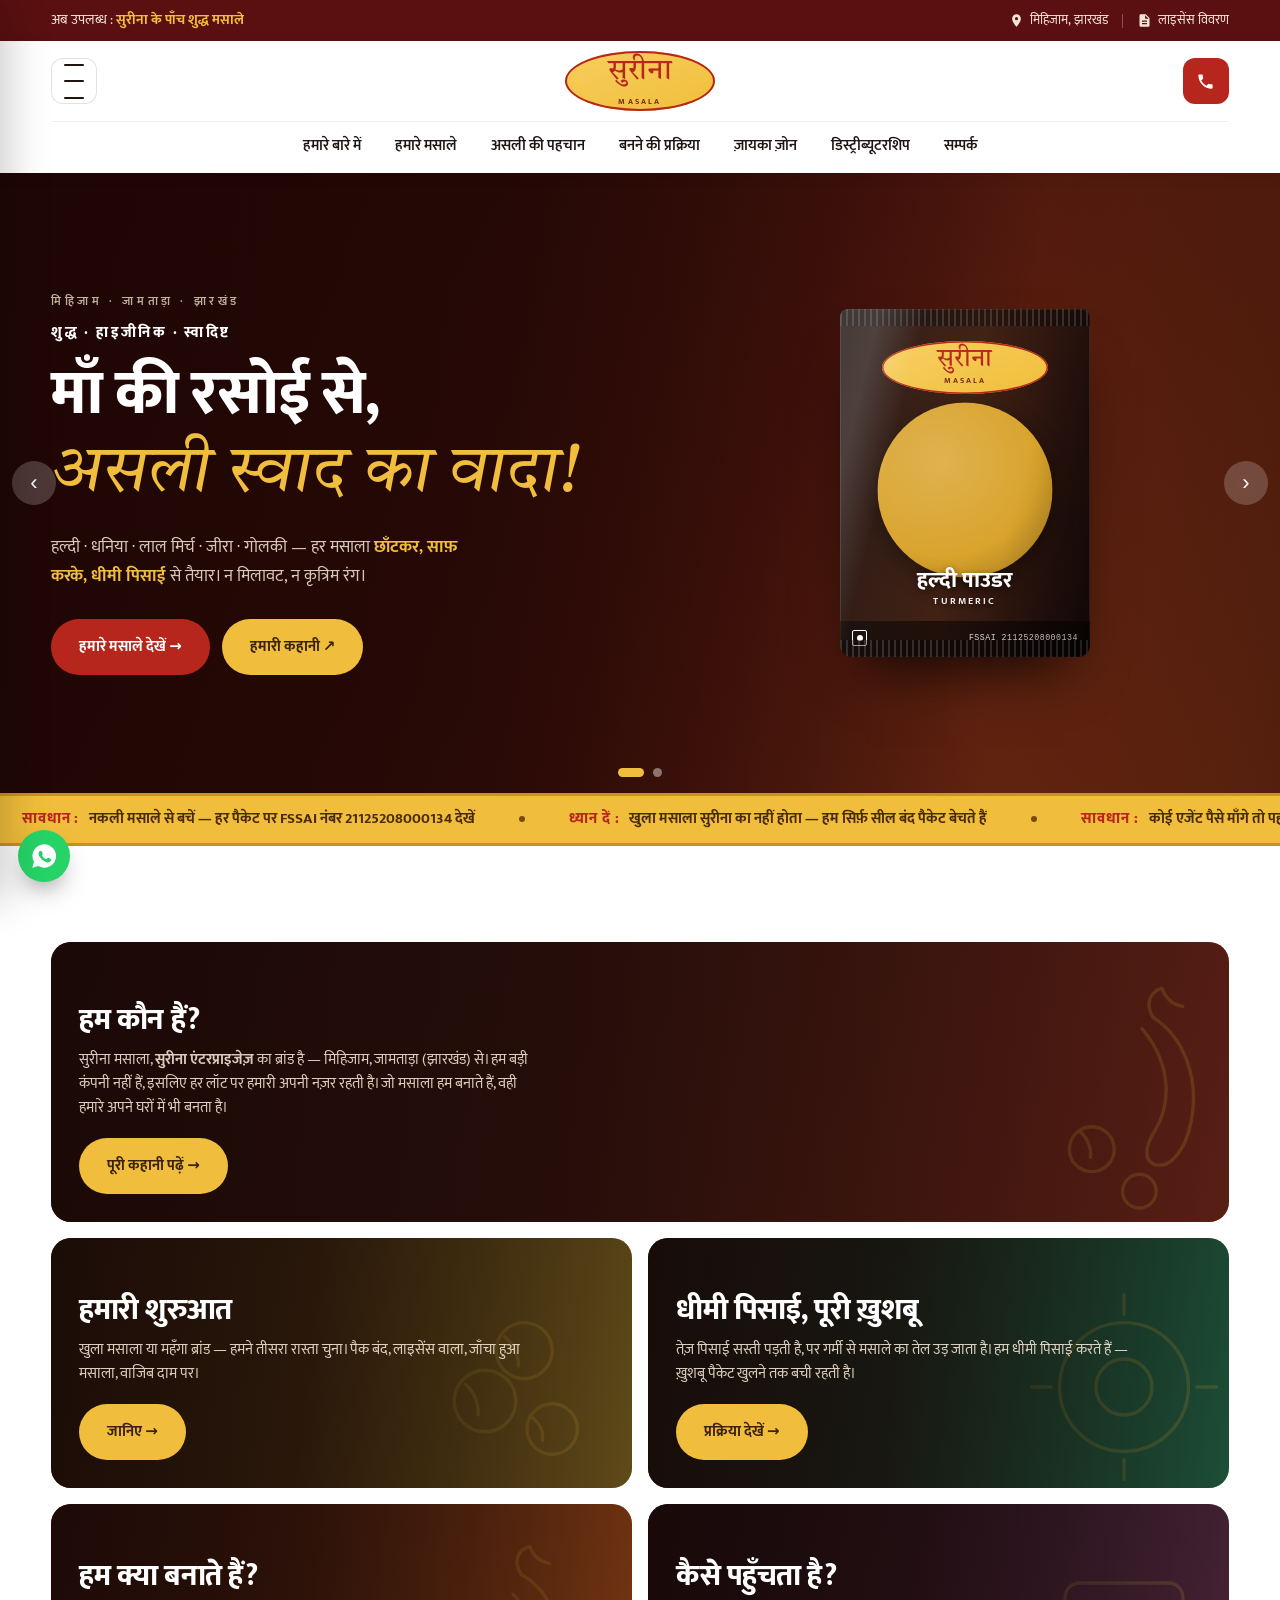
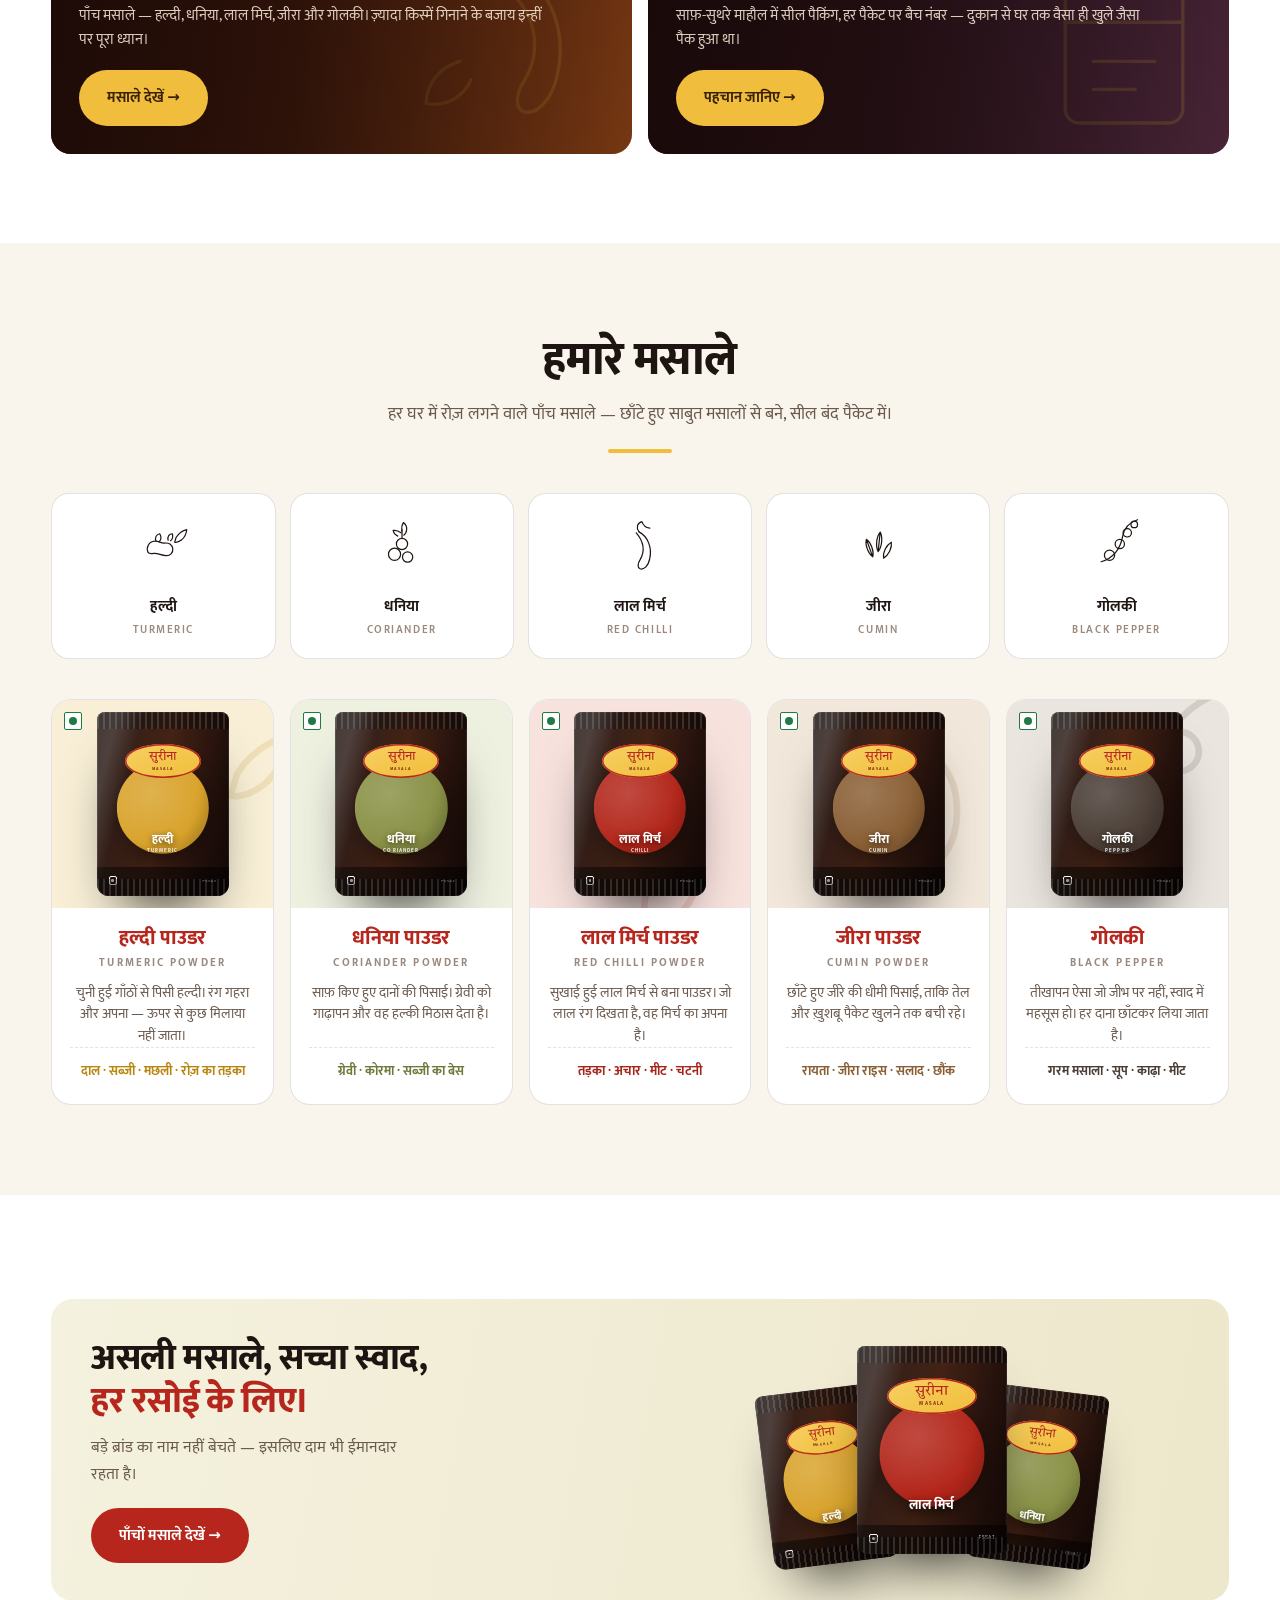
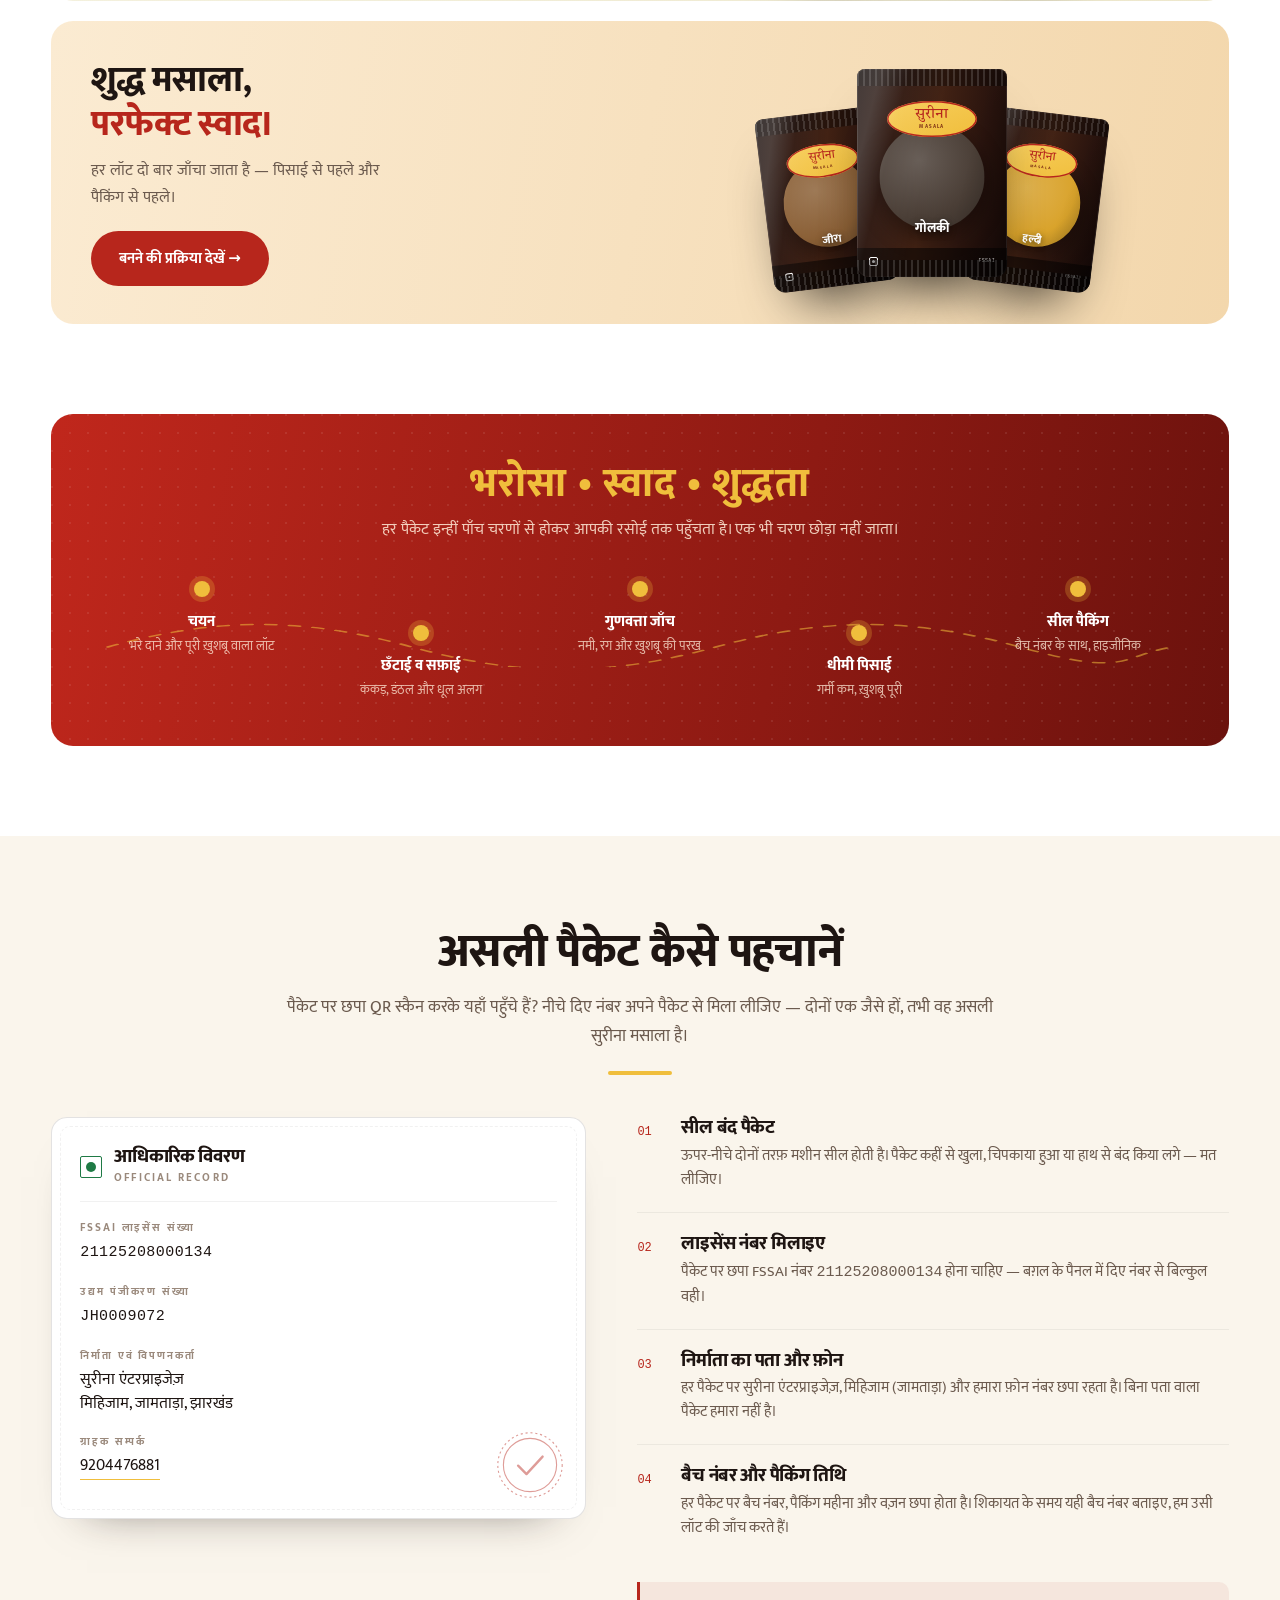
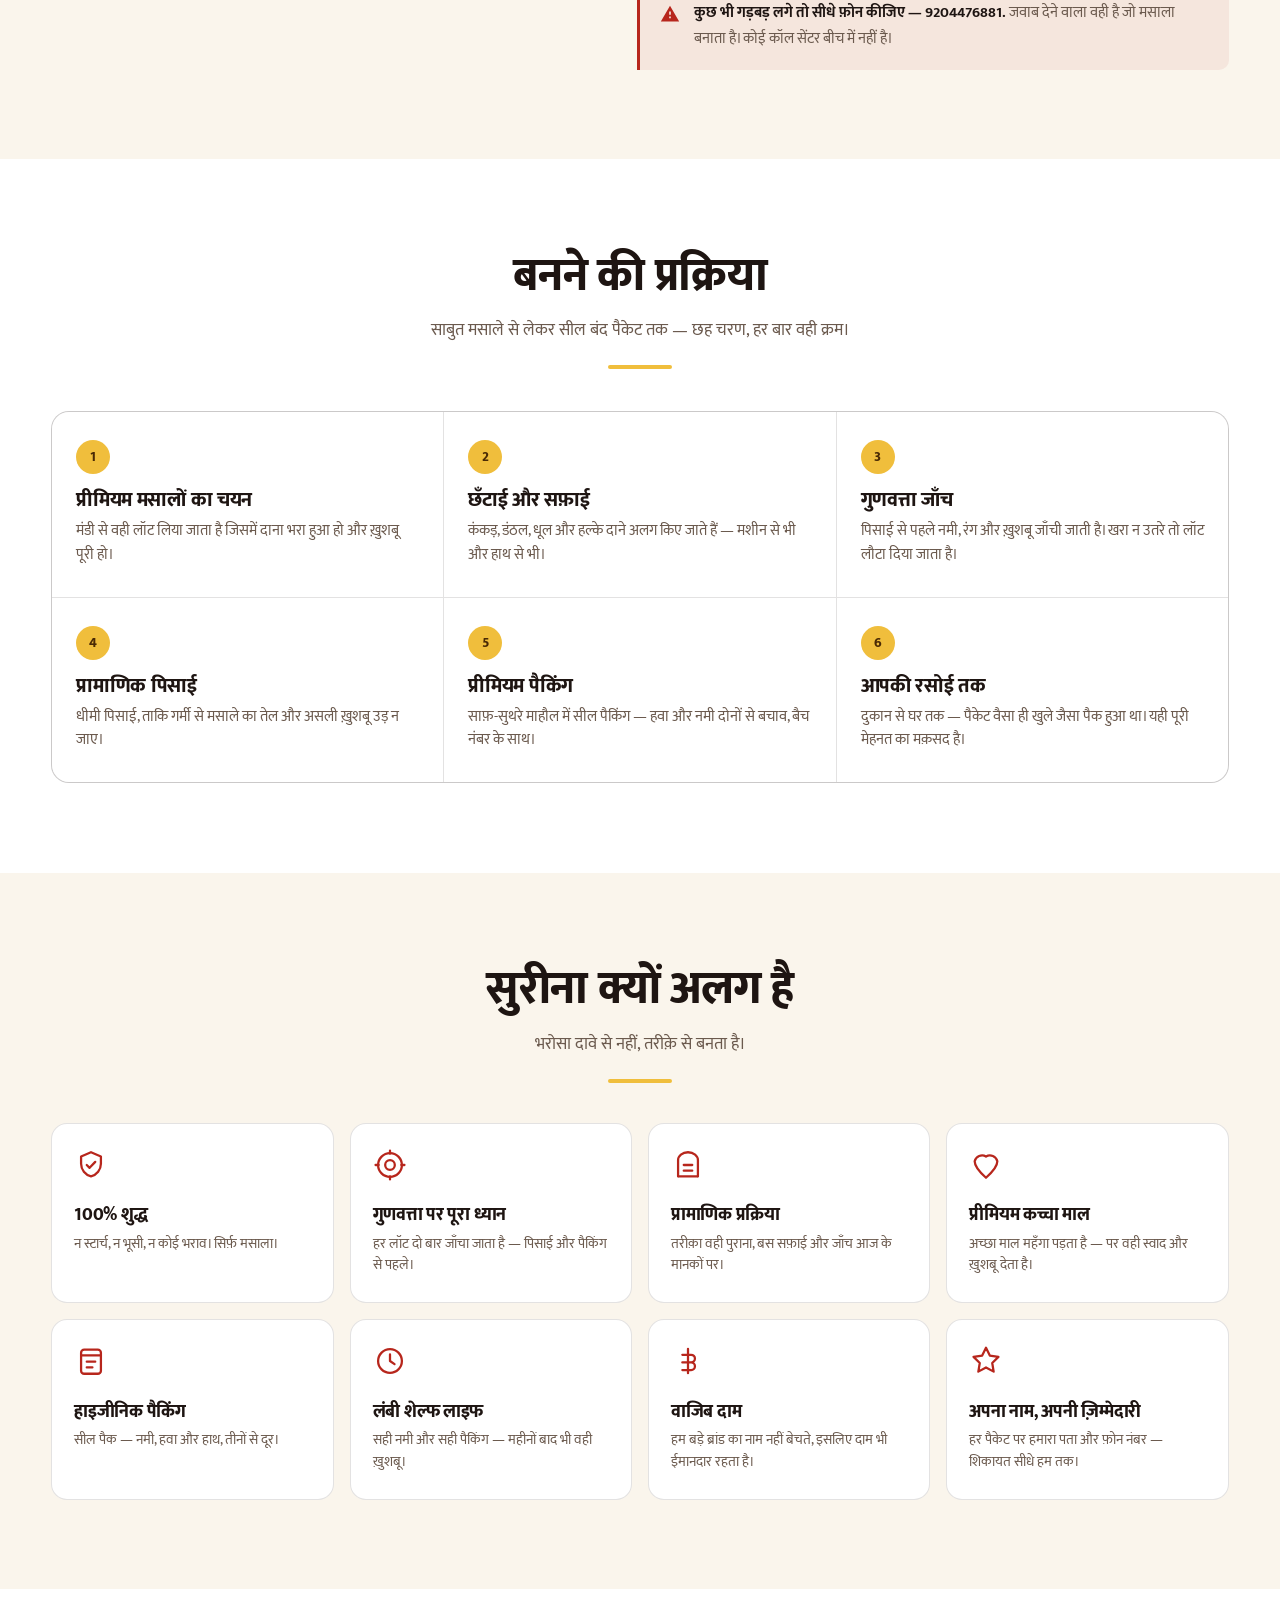
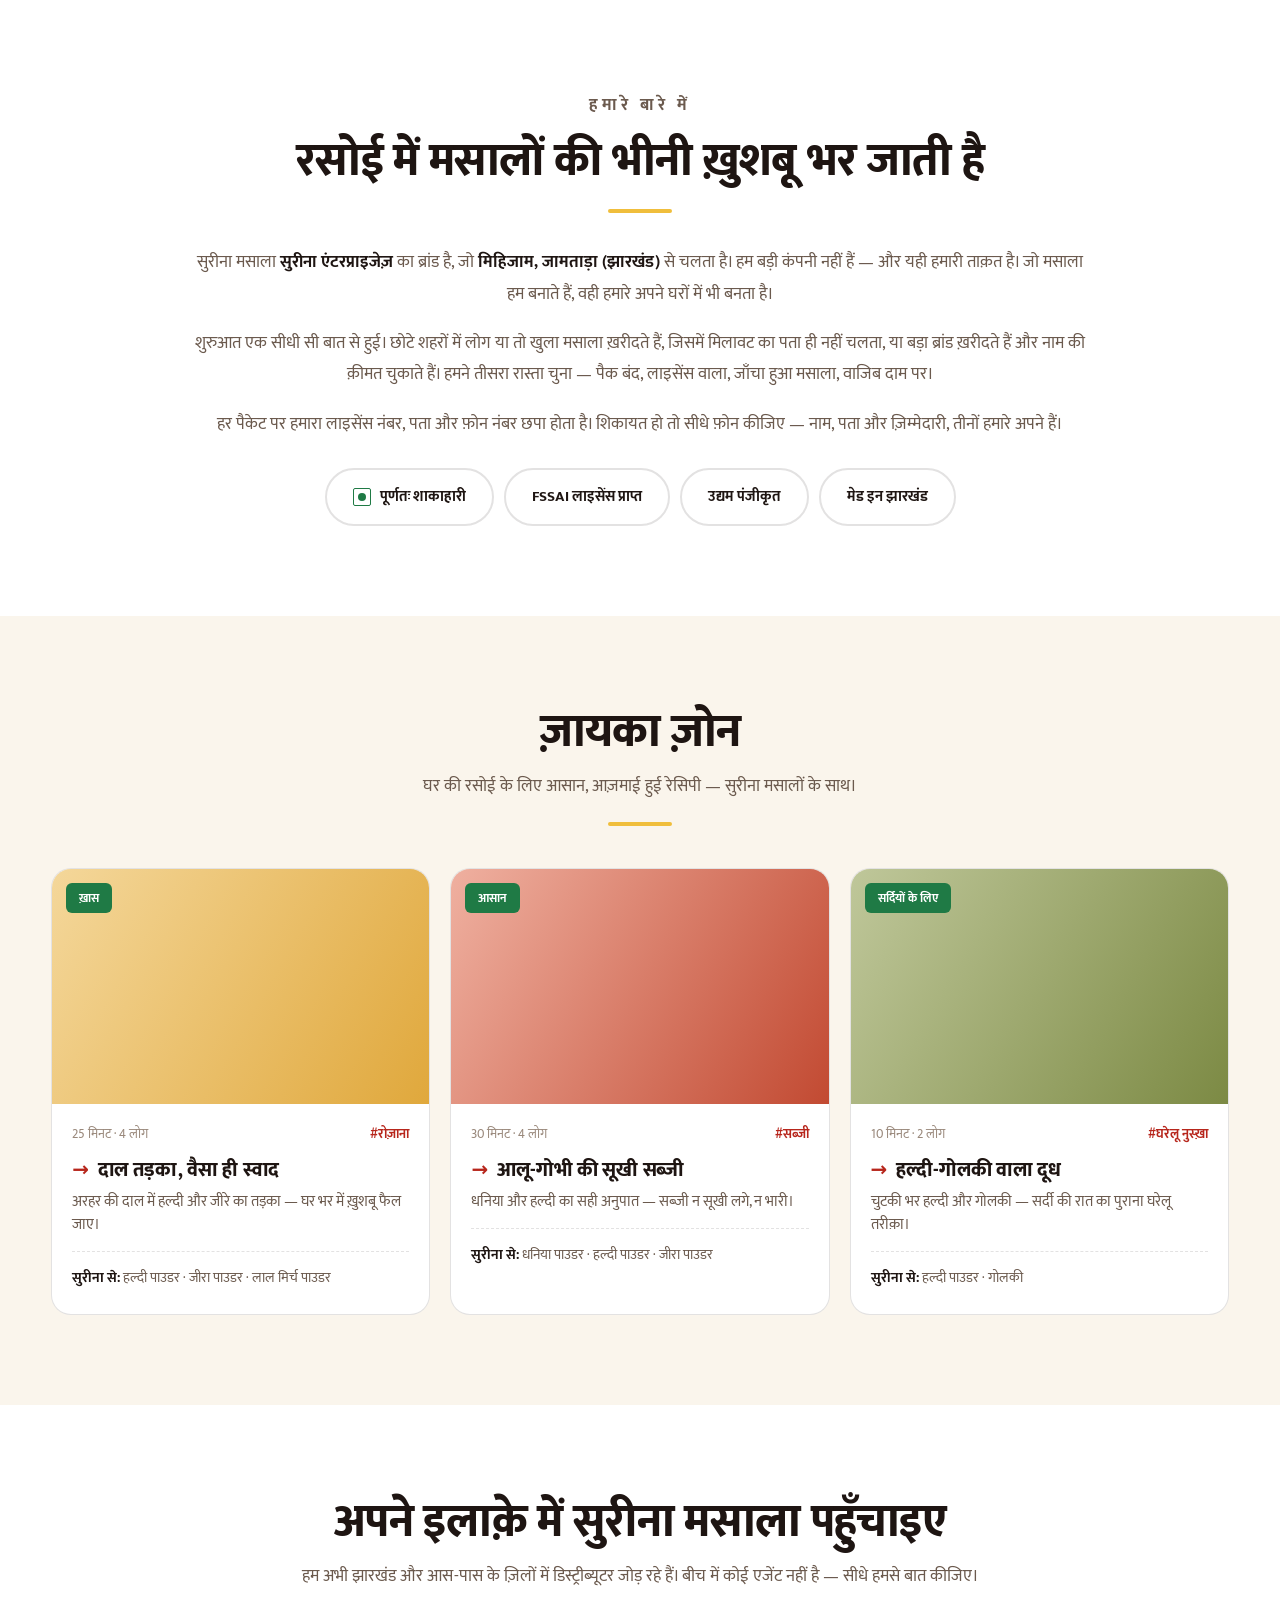
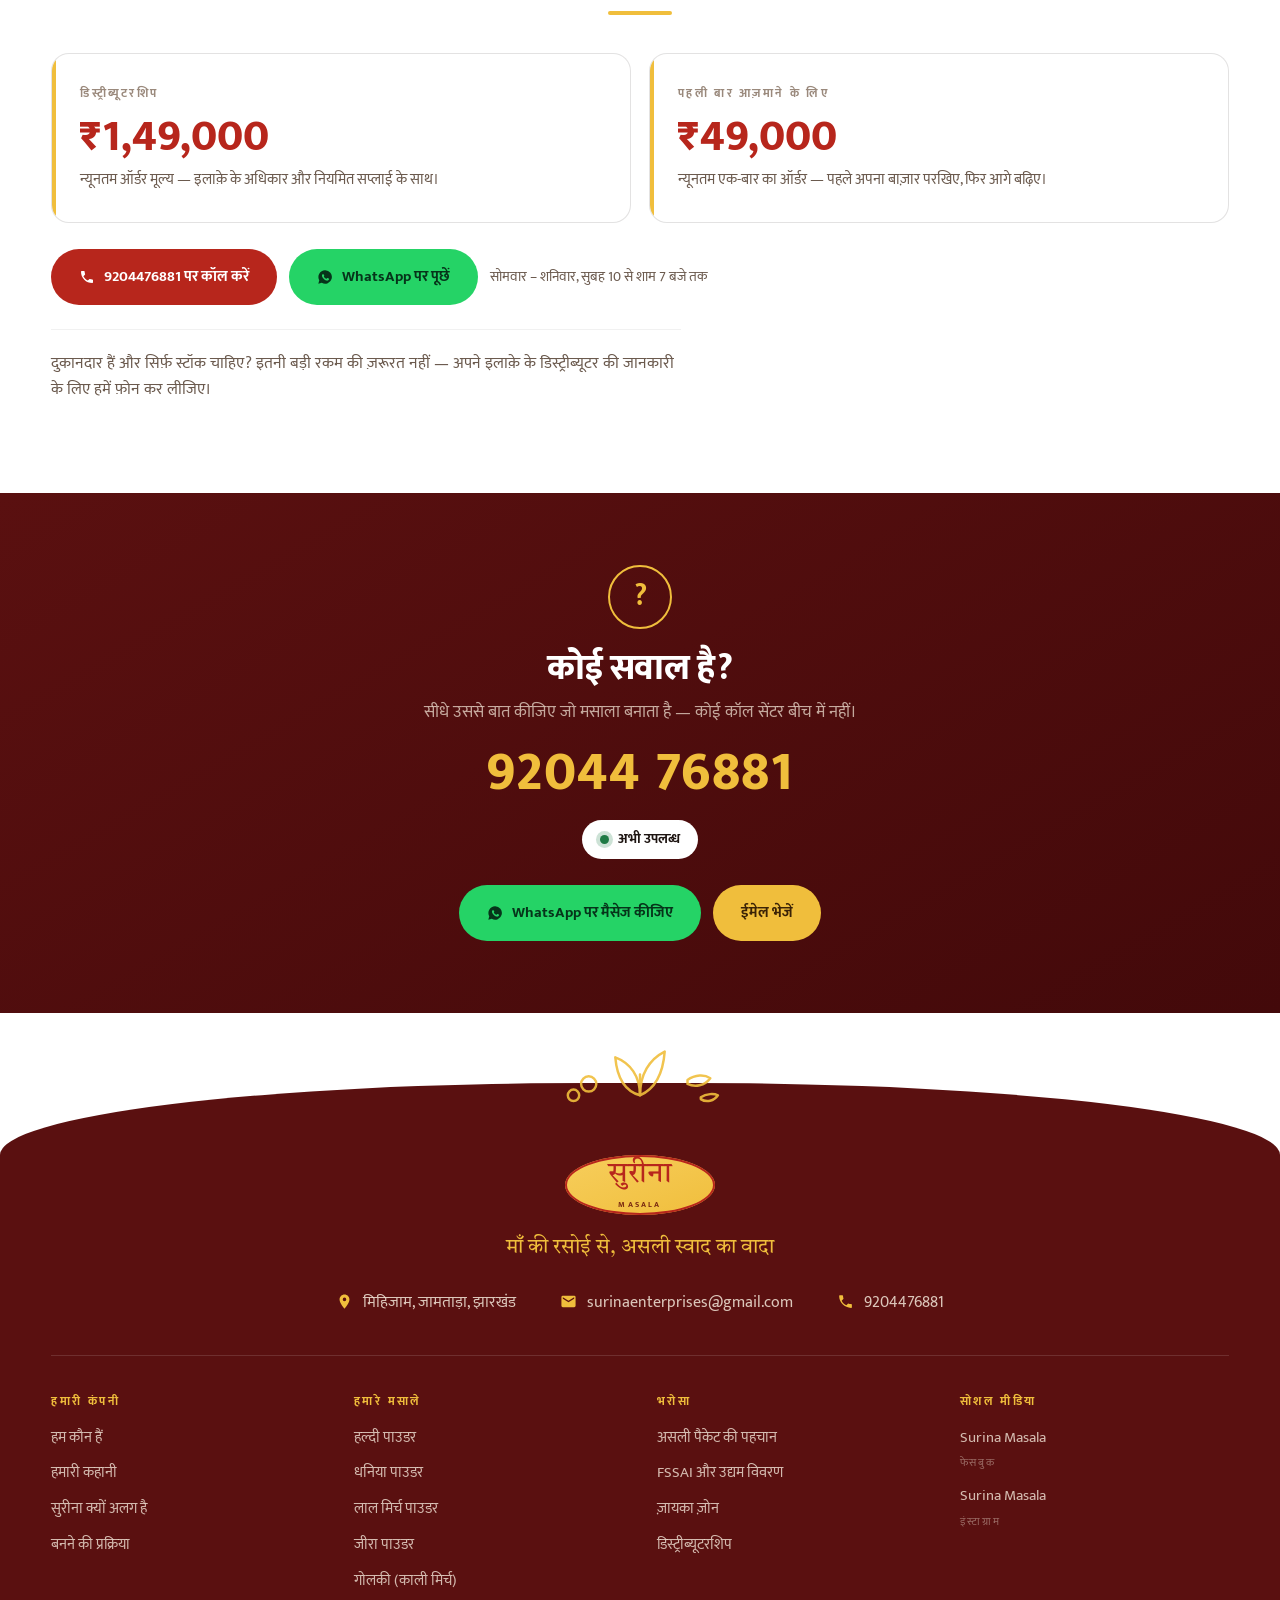
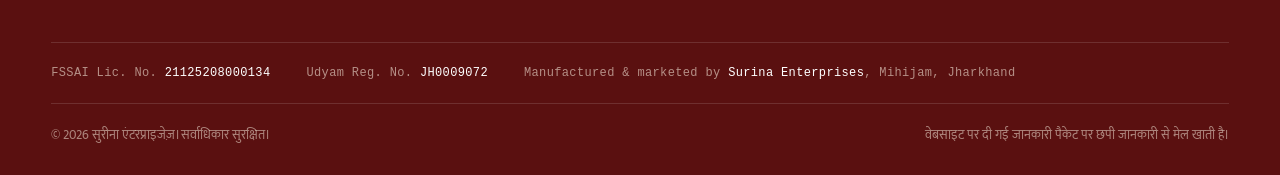
==== commit 716bbad8: "Create index.html" ====
--- a/index.html
+++ b/index.html
@@ -3,769 +3,986 @@
 <head>
 <meta charset="UTF-8">
 <meta name="viewport" content="width=device-width, initial-scale=1, viewport-fit=cover">
-<meta name="theme-color" content="#5E120E">
+<meta name="theme-color" content="#5A1010">
 
 <title>सुरीना मसाला | Surina Masala — माँ की रसोई से, असली स्वाद का वादा</title>
-<meta name="description" content="सुरीना मसाला — हल्दी, धनिया, लाल मिर्च, जीरा और गोलकी। निर्माता: सुरीना एंटरप्राइजेज़, मिहिजाम, जामताड़ा, झारखंड। FSSAI लाइसेंस 21125208000134 · उद्यम पंजीकरण JH0009072। बिना मिलावट, बिना कृत्रिम रंग।">
-<meta name="keywords" content="Surina Masala, सुरीना मसाला, Surina Enterprises, masala brand Jharkhand, Mihijam masala, Jamtara spices, haldi powder, dhaniya powder, lal mirch, jeera, golki, black pepper">
+<meta name="description" content="सुरीना मसाला — हल्दी, धनिया, लाल मिर्च, जीरा और गोलकी। निर्माता सुरीना एंटरप्राइजेज़, मिहिजाम, जामताड़ा, झारखंड। FSSAI लाइसेंस 21125208000134 · उद्यम JH0009072। बिना मिलावट, बिना कृत्रिम रंग।">
+<meta name="keywords" content="Surina Masala, सुरीना मसाला, Surina Enterprises, masala Jharkhand, Mihijam, Jamtara, haldi, dhaniya, lal mirch, jeera, golki, black pepper, spice brand India">
 <meta name="robots" content="index, follow, max-image-preview:large">
-<meta name="author" content="Surina Enterprises">
 <link rel="canonical" href="https://surinamasala.com/">
 
 <meta property="og:type" content="website">
 <meta property="og:site_name" content="Surina Masala">
 <meta property="og:title" content="सुरीना मसाला — माँ की रसोई से, असली स्वाद का वादा">
 <meta property="og:description" content="मिहिजाम, जामताड़ा (झारखंड) में बना शुद्ध पिसा मसाला। FSSAI लाइसेंस प्राप्त, उद्यम पंजीकृत।">
+<meta property="og:image" content="images/og-cover.jpg">
 <meta property="og:locale" content="hi_IN">
 <meta property="og:url" content="https://surinamasala.com/">
 <meta name="twitter:card" content="summary_large_image">
 <meta name="twitter:title" content="सुरीना मसाला — माँ की रसोई से, असली स्वाद का वादा">
-<meta name="twitter:description" content="मिहिजाम, जामताड़ा (झारखंड) में बना शुद्ध पिसा मसाला। FSSAI लाइसेंस प्राप्त।">
+<meta name="twitter:description" content="मिहिजाम, जामताड़ा (झारखंड) में बना शुद्ध पिसा मसाला।">
 
 <link rel="preconnect" href="https://fonts.googleapis.com">
 <link rel="preconnect" href="https://fonts.gstatic.com" crossorigin>
-<link href="https://fonts.googleapis.com/css2?family=Tiro+Devanagari+Hindi:ital@0;1&family=Mukta:wght@300;400;500;600;700&display=swap" rel="stylesheet">
-
-<link rel="icon" href="data:image/svg+xml,<svg xmlns='http://www.w3.org/2000/svg' viewBox='0 0 100 100'><rect width='100' height='100' rx='20' fill='%235E120E'/><text x='50' y='72' font-size='60' font-family='serif' fill='%23D9A63C' text-anchor='middle'>स</text></svg>">
+<link href="https://fonts.googleapis.com/css2?family=Mukta:wght@300;400;500;600;700;800&family=Tiro+Devanagari+Hindi:ital@0;1&display=swap" rel="stylesheet">
+<link rel="icon" href="data:image/svg+xml,<svg xmlns='http://www.w3.org/2000/svg' viewBox='0 0 100 100'><rect width='100' height='100' rx='20' fill='%235A1010'/><ellipse cx='50' cy='52' rx='40' ry='26' fill='%23F0BE3C'/><text x='50' y='63' font-size='30' font-family='serif' fill='%23A8231B' text-anchor='middle'>सुरीना</text></svg>">
 
 <script type="application/ld+json">
 {
-  "@context": "https://schema.org",
-  "@type": "Organization",
-  "name": "Surina Enterprises",
-  "alternateName": ["Surina Masala", "सुरीना मसाला"],
-  "url": "https://surinamasala.com/",
-  "email": "surinaenterprises@gmail.com",
-  "telephone": "+91-9204476881",
-  "slogan": "माँ की रसोई से, असली स्वाद का वादा",
-  "description": "सुरीना एंटरप्राइजेज़ द्वारा निर्मित शुद्ध पिसे मसाले — हल्दी, धनिया, लाल मिर्च, जीरा और गोलकी। मिहिजाम, जामताड़ा, झारखंड।",
-  "address": {
-    "@type": "PostalAddress",
-    "addressLocality": "Mihijam",
-    "addressRegion": "Jharkhand",
-    "addressCountry": "IN"
-  },
-  "identifier": [
-    { "@type": "PropertyValue", "name": "FSSAI Licence", "value": "21125208000134" },
-    { "@type": "PropertyValue", "name": "Udyam Registration", "value": "JH0009072" }
-  ],
-  "contactPoint": {
-    "@type": "ContactPoint",
-    "telephone": "+91-9204476881",
-    "contactType": "sales",
-    "areaServed": "IN",
-    "availableLanguage": ["hi", "en"]
-  },
-  "makesOffer": [
-    { "@type": "Offer", "itemOffered": { "@type": "Product", "name": "हल्दी पाउडर / Turmeric Powder", "brand": "Surina Masala" } },
-    { "@type": "Offer", "itemOffered": { "@type": "Product", "name": "धनिया पाउडर / Coriander Powder", "brand": "Surina Masala" } },
-    { "@type": "Offer", "itemOffered": { "@type": "Product", "name": "लाल मिर्च पाउडर / Red Chilli Powder", "brand": "Surina Masala" } },
-    { "@type": "Offer", "itemOffered": { "@type": "Product", "name": "जीरा पाउडर / Cumin Powder", "brand": "Surina Masala" } },
-    { "@type": "Offer", "itemOffered": { "@type": "Product", "name": "गोलकी / Black Pepper", "brand": "Surina Masala" } }
-  ]
+  "@context":"https://schema.org","@type":"Organization",
+  "name":"Surina Enterprises","alternateName":["Surina Masala","सुरीना मसाला"],
+  "url":"https://surinamasala.com/","email":"surinaenterprises@gmail.com","telephone":"+91-9204476881",
+  "slogan":"माँ की रसोई से, असली स्वाद का वादा",
+  "description":"सुरीना एंटरप्राइजेज़ द्वारा निर्मित शुद्ध पिसे मसाले — हल्दी, धनिया, लाल मिर्च, जीरा और गोलकी।",
+  "address":{"@type":"PostalAddress","addressLocality":"Mihijam","addressRegion":"Jharkhand","addressCountry":"IN"},
+  "identifier":[
+    {"@type":"PropertyValue","name":"FSSAI Licence","value":"21125208000134"},
+    {"@type":"PropertyValue","name":"Udyam Registration","value":"JH0009072"}],
+  "contactPoint":{"@type":"ContactPoint","telephone":"+91-9204476881","contactType":"sales","areaServed":"IN","availableLanguage":["hi","en"]},
+  "makesOffer":[
+    {"@type":"Offer","itemOffered":{"@type":"Product","name":"हल्दी पाउडर / Turmeric Powder","brand":"Surina Masala"}},
+    {"@type":"Offer","itemOffered":{"@type":"Product","name":"धनिया पाउडर / Coriander Powder","brand":"Surina Masala"}},
+    {"@type":"Offer","itemOffered":{"@type":"Product","name":"लाल मिर्च पाउडर / Red Chilli Powder","brand":"Surina Masala"}},
+    {"@type":"Offer","itemOffered":{"@type":"Product","name":"जीरा पाउडर / Cumin Powder","brand":"Surina Masala"}},
+    {"@type":"Offer","itemOffered":{"@type":"Product","name":"गोलकी / Black Pepper","brand":"Surina Masala"}}]
 }
 </script>
 
 <style>
-/* ═══════════════════════════════════════════════════
-   सुरीना मसाला — design tokens
-   direction: मसाला दानखाना — merchant's ledger paper,
-   botanical engraving in gold, packet ink in maroon
-   ═══════════════════════════════════════════════════ */
+/* ══════════ TOKENS ══════════ */
 :root{
-  --paper:#F8F4EC;
-  --paper-2:#F0E8D8;
-  --ink:#1E1512;
-  --ink-soft:#6E5B4E;
-  --lal:#8E211A;
-  --lal-dk:#5E120E;
-  --haldi:#C08A1E;
-  --gold:#D9A63C;
-  --patta:#1F7A45;
-  --line:rgba(30,21,18,.14);
-  --line-2:rgba(30,21,18,.07);
-  --g-line:rgba(217,166,60,.28);
-
-  --display:'Tiro Devanagari Hindi', Georgia, 'Times New Roman', serif;
-  --body:'Mukta', system-ui, -apple-system, 'Segoe UI', sans-serif;
-  --mono:ui-monospace, 'SF Mono', 'Roboto Mono', Menlo, Consolas, monospace;
-
-  --pad:clamp(64px, 9vw, 128px);
-  --ease:cubic-bezier(.2,.75,.2,1);
+  --red:#B7261C; --red-dk:#8C1A13; --maroon:#5A1010; --maroon-2:#43090A;
+  --gold:#F0BE3C; --gold-dk:#C99320; --gold-lt:#FBE6A8;
+  --ink:#1E1512; --soft:#6B5A4E; --mute:#9A897C;
+  --cream:#FAF5EC; --cream-2:#F3EADA; --white:#fff;
+  --patta:#1F7A45; --wa:#25D366;
+  --line:rgba(30,21,18,.12); --line-2:rgba(30,21,18,.06);
+  --disp:'Mukta',system-ui,sans-serif;
+  --script:'Tiro Devanagari Hindi',Georgia,serif;
+  --mono:ui-monospace,'SF Mono','Roboto Mono',Menlo,monospace;
+  --ez:cubic-bezier(.2,.75,.2,1);
+  --pad:clamp(52px,7vw,96px);
+  --hh:118px;
 }
-
 *,*::before,*::after{box-sizing:border-box}
-html{-webkit-text-size-adjust:100%; scroll-behavior:smooth}
-section[id],footer[id]{scroll-margin-top:92px}
-body{
-  margin:0; background:var(--paper); color:var(--ink);
-  font-family:var(--body); font-size:17px; line-height:1.74; font-weight:400;
-  -webkit-font-smoothing:antialiased; overflow-x:hidden;
+html{-webkit-text-size-adjust:100%;scroll-behavior:smooth}
+section[id],footer[id],article[id]{scroll-margin-top:calc(var(--hh) + 10px)}
+body{margin:0;background:var(--white);color:var(--ink);font-family:var(--disp);
+  font-size:16.5px;line-height:1.72;font-weight:400;-webkit-font-smoothing:antialiased;overflow-x:hidden}
+body.lock{overflow:hidden}
+h1,h2,h3,h4{margin:0;font-weight:800;line-height:1.2;letter-spacing:-.015em}
+p{margin:0}ul{margin:0;padding:0;list-style:none}a{color:inherit}
+img{max-width:100%;display:block}
+:focus-visible{outline:3px solid var(--gold);outline-offset:2px;border-radius:4px}
+::selection{background:var(--gold);color:#3A2206}
+.wrap{width:min(1200px,92vw);margin-inline:auto}
+.sec{padding:var(--pad) 0;position:relative}
+.cream{background:var(--cream)}
+.skip{position:absolute;left:-999px;top:0;z-index:200;background:var(--red);color:#fff;padding:12px 20px}
+.skip:focus{left:10px;top:10px}
+
+/* image slots: real photo if present, designed fallback if not */
+.slot{position:relative;overflow:hidden;background:var(--cream-2)}
+.slot>img{position:absolute;inset:0;width:100%;height:100%;object-fit:cover;z-index:2}
+.slot.has-img .fb,.pc-art.has-img .fb{display:none}
+.logo.has-img .logo-fb{display:none}
+.logo-img{display:none}
+.logo.has-img .logo-img{display:block}
+.fb{position:absolute;inset:0;display:grid;place-items:center}
+
+/* headings */
+.h-c{text-align:center;max-width:720px;margin-inline:auto}
+.h-c h2{font-size:clamp(28px,4.6vw,46px)}
+.h-c p{color:var(--soft);margin-top:12px;font-size:17px}
+.dash{width:64px;height:4px;background:var(--gold);border-radius:4px;margin:20px auto 0}
+.eyebrow{font-size:11.5px;font-weight:700;letter-spacing:.24em;text-transform:uppercase;color:var(--red)}
+
+/* buttons */
+.btn{display:inline-flex;align-items:center;gap:9px;text-decoration:none;font-weight:700;font-size:15px;
+  padding:13px 26px;border-radius:100px;transition:.25s var(--ez);border:2px solid transparent;cursor:pointer}
+.btn svg{width:16px;height:16px;fill:currentColor;flex:none}
+.b-red{background:var(--red);color:#fff}.b-red:hover{background:var(--red-dk);transform:translateY(-2px)}
+.b-gold{background:var(--gold);color:#3A2206}.b-gold:hover{background:#F7CB56;transform:translateY(-2px)}
+.b-line{border-color:var(--line);color:var(--ink)}.b-line:hover{border-color:var(--red);color:var(--red)}
+.b-wa{background:var(--wa);color:#06341A}.b-wa:hover{background:#3BE07A;transform:translateY(-2px)}
+
+/* veg mark */
+.veg{width:18px;height:18px;border:1.6px solid var(--patta);border-radius:2px;display:inline-grid;place-items:center;flex:none;background:#fff}
+.veg i{width:8px;height:8px;border-radius:50%;background:var(--patta);display:block}
+
+/* ══════════ TOP BAR ══════════ */
+.topbar{background:var(--maroon);color:#F3E4D5;font-size:13.5px}
+.topbar .wrap{display:flex;align-items:center;justify-content:space-between;gap:14px;padding:9px 0;min-height:38px}
+.topbar b{color:var(--gold);font-weight:700}
+.tb-l{display:flex;align-items:center;gap:8px;min-width:0}
+.tb-l span{overflow:hidden;text-overflow:ellipsis;white-space:nowrap}
+.tb-r{display:flex;align-items:center;gap:14px;flex:none}
+.tb-r a{display:inline-flex;align-items:center;gap:6px;text-decoration:none;color:#F3E4D5;font-size:12.5px}
+.tb-r a:hover{color:var(--gold)}
+.tb-r svg{width:15px;height:15px;fill:currentColor}
+.tb-sep{width:1px;height:14px;background:rgba(255,255,255,.28)}
+
+/* ══════════ HEADER ══════════ */
+.hdr{position:sticky;top:0;z-index:90;background:#fff;box-shadow:0 2px 14px rgba(30,21,18,.09)}
+.hdr-main{display:flex;align-items:center;justify-content:space-between;gap:16px;padding:10px 0}
+.burger{width:46px;height:46px;border:1px solid var(--line);background:#fff;border-radius:12px;
+  display:grid;place-items:center;gap:5px;cursor:pointer;padding:0;flex:none}
+.burger i{width:20px;height:2px;background:var(--ink);display:block;border-radius:2px;transition:.3s var(--ez)}
+.logo{display:flex;align-items:center;justify-content:center;text-decoration:none;position:relative}
+.logo img{max-height:56px;width:auto}
+.logo-fb{display:grid;place-items:center;width:150px;height:60px;border-radius:50%;
+  background:linear-gradient(160deg,#F7CE5C,var(--gold));box-shadow:inset 0 0 0 2px var(--red);line-height:1}
+.logo-fb b{font-family:var(--script);font-size:29px;color:var(--red);font-weight:400;letter-spacing:.01em}
+.logo-fb small{font-size:8px;font-weight:700;letter-spacing:.28em;color:#7A2A11;margin-top:1px}
+.hdr-call{width:46px;height:46px;border-radius:12px;background:var(--red);color:#fff;display:grid;place-items:center;flex:none;text-decoration:none;transition:.25s}
+.hdr-call:hover{background:var(--red-dk)}
+.hdr-call svg{width:19px;height:19px;fill:currentColor}
+.dnav{display:flex;justify-content:center;gap:34px;border-top:1px solid var(--line-2);padding:11px 0}
+.dnav a{text-decoration:none;font-size:15px;font-weight:600;color:var(--ink);position:relative;padding-bottom:3px}
+.dnav a::after{content:'';position:absolute;left:0;right:100%;bottom:0;height:2px;background:var(--red);transition:right .3s var(--ez)}
+.dnav a:hover{color:var(--red)}.dnav a:hover::after{right:0}
+
+/* ══════════ DRAWER ══════════ */
+.scrim{position:fixed;inset:0;background:rgba(20,10,8,.5);opacity:0;pointer-events:none;transition:.35s;z-index:100}
+.scrim.on{opacity:1;pointer-events:auto}
+.drawer{position:fixed;top:0;left:0;bottom:0;width:min(360px,86vw);background:#fff;z-index:110;
+  transform:translateX(-100%);transition:transform .4s var(--ez);display:flex;flex-direction:column;box-shadow:8px 0 40px rgba(0,0,0,.2)}
+.drawer.on{transform:none}
+.dr-top{display:flex;align-items:center;justify-content:space-between;padding:16px 18px;border-bottom:1px solid var(--line)}
+.dr-x{width:40px;height:40px;border-radius:10px;border:1px solid var(--line);background:#fff;cursor:pointer;font-size:20px;line-height:1;color:var(--ink)}
+.dr-body{overflow-y:auto;padding:6px 0 30px;flex:1}
+.dr-item{border-bottom:1px solid var(--line-2)}
+.dr-head{width:100%;background:none;border:0;font:inherit;color:inherit;display:flex;align-items:center;
+  justify-content:space-between;gap:10px;padding:16px 20px;font-size:17px;font-weight:600;cursor:pointer;text-align:left}
+.dr-head[aria-expanded="true"]{color:var(--red)}
+.dr-head .cv{width:13px;height:13px;border-right:2px solid currentColor;border-bottom:2px solid currentColor;
+  transform:rotate(45deg) translateY(-3px);transition:.3s;flex:none;opacity:.6}
+.dr-head[aria-expanded="true"] .cv{transform:rotate(-135deg) translateY(-3px)}
+.dr-link{display:block;padding:16px 20px;font-size:17px;font-weight:600;text-decoration:none;border-bottom:1px solid var(--line-2)}
+.dr-sub{max-height:0;overflow:hidden;transition:max-height .4s var(--ez);background:var(--cream)}
+.dr-sub.on{max-height:520px}
+.dr-sub a{display:block;padding:12px 20px 12px 36px;text-decoration:none;font-size:15.5px;color:var(--soft)}
+.dr-sub a:hover{color:var(--red)}
+.dr-sub .cap{padding:14px 20px 6px 20px;font-size:11px;font-weight:700;letter-spacing:.2em;text-transform:uppercase;color:var(--red)}
+.dr-foot{padding:20px;border-top:1px solid var(--line);display:grid;gap:10px}
+.dr-foot .lic{font-family:var(--mono);font-size:11.5px;color:var(--mute);letter-spacing:.03em}
+
+/* ══════════ HERO ══════════ */
+.hero{position:relative;overflow:hidden;background:var(--maroon-2)}
+.slides{position:relative;min-height:clamp(470px,74vw,620px)}
+.slide{position:absolute;inset:0;opacity:0;visibility:hidden;transition:opacity .8s var(--ez);display:flex;align-items:center}
+.slide.on{opacity:1;visibility:visible}
+.slide .slot{position:absolute;inset:0;z-index:0}
+.slide .veil{position:absolute;inset:0;z-index:3;
+  background:linear-gradient(96deg,rgba(30,6,4,.94) 0%,rgba(30,6,4,.82) 40%,rgba(30,6,4,.25) 78%,rgba(30,6,4,.5) 100%)}
+.s-in{position:relative;z-index:4;width:min(1200px,92vw);margin-inline:auto;display:grid;
+  grid-template-columns:1.08fr .92fr;gap:30px;align-items:center;padding:44px 0}
+.s-eyebrow{font-size:12px;font-weight:600;letter-spacing:.3em;text-transform:uppercase;color:rgba(255,240,222,.72)}
+.s-kicker{font-size:15px;font-weight:800;letter-spacing:.16em;text-transform:uppercase;color:#fff;margin-top:8px}
+.slide h1,.slide h2.s-h{font-size:clamp(34px,5.6vw,62px);color:#fff;margin-top:14px;line-height:1.14;font-weight:800}
+.s-script{display:block;font-family:var(--script);font-weight:400;font-style:italic;color:var(--gold);
+  font-size:clamp(36px,6vw,66px);line-height:1.22;margin-top:4px;letter-spacing:0}
+.s-sub{margin-top:18px;color:rgba(255,240,222,.82);font-size:17px;max-width:44ch}
+.s-sub b{color:var(--gold);font-weight:700}
+.s-cta{display:flex;flex-wrap:wrap;gap:12px;margin-top:28px}
+.s-art{display:grid;place-items:center}
+.hnav{position:absolute;top:50%;transform:translateY(-50%);z-index:6;width:44px;height:44px;border-radius:50%;
+  border:0;background:rgba(255,255,255,.2);color:#fff;font-size:22px;line-height:1;cursor:pointer;
+  backdrop-filter:blur(6px);transition:.25s;display:grid;place-items:center}
+.hnav:hover{background:rgba(255,255,255,.36)}
+.hnav.prev{left:12px}.hnav.next{right:12px}
+.dots{position:absolute;left:0;right:0;bottom:16px;z-index:6;display:flex;justify-content:center;gap:9px}
+.dots button{width:9px;height:9px;border-radius:50%;border:0;background:rgba(255,255,255,.42);cursor:pointer;padding:0;transition:.3s}
+.dots button.on{background:var(--gold);width:26px;border-radius:9px}
+
+/* ── the packet (built in CSS, replaced by a photo when provided) ── */
+.pkwrap{position:relative;display:grid;place-items:center}
+.pkwrap .glow{position:absolute;width:78%;aspect-ratio:1;border-radius:50%;
+  background:radial-gradient(circle,rgba(240,190,60,.34),transparent 66%);filter:blur(8px)}
+.pk{--pk:#D9A32B;position:relative;width:var(--w,244px);aspect-ratio:.72;border-radius:8px 8px 12px 12px;
+  background-color:#20100C;
+  background-image:linear-gradient(100deg,#160A07 0%,#301810 24%,#422214 48%,#2A140E 74%,#150907 100%);
+  box-shadow:0 34px 54px -26px rgba(0,0,0,.8),inset 0 0 0 1px rgba(255,255,255,.1);
+  display:flex;flex-direction:column;align-items:center;padding:26px 16px 0;color:#fff;text-align:center;overflow:hidden}
+.pk .crimp{position:absolute;left:0;right:0;height:17px;background:rgba(0,0,0,.4);
+  background-image:repeating-linear-gradient(90deg,rgba(255,255,255,.14) 0 2px,transparent 2px 6px);z-index:4}
+.pk .crimp.t{top:0}.pk .crimp.b{bottom:0}
+.pk .sheen{position:absolute;inset:0;z-index:5;pointer-events:none;
+  background:linear-gradient(104deg,rgba(255,255,255,.2) 0 12%,rgba(255,255,255,.03) 26%,rgba(255,255,255,0) 48% 66%,rgba(0,0,0,.22) 100%)}
+.pk-oval{width:76%;padding:6px 4px;border-radius:50%;background:linear-gradient(160deg,#F7CE5C,var(--gold));
+  box-shadow:inset 0 0 0 1.5px var(--red);z-index:3;margin-top:6px}
+.pk-oval b{display:block;font-family:var(--script);font-size:calc(var(--w,244px)*.098);color:var(--red);font-weight:400;line-height:1.1}
+.pk-oval small{display:block;font-size:calc(var(--w,244px)*.032);font-weight:700;letter-spacing:.24em;color:#7A2A11}
+.pk-disc{position:absolute;left:50%;top:52%;transform:translate(-50%,-50%);width:70%;aspect-ratio:1;border-radius:50%;
+  background-color:var(--pk);
+  background-image:radial-gradient(circle at 38% 34%,color-mix(in srgb,var(--pk) 84%,#fff),var(--pk) 60%,color-mix(in srgb,var(--pk) 72%,#000));
+  z-index:2;box-shadow:0 8px 22px rgba(0,0,0,.4)}
+.pk-name{position:relative;z-index:3;margin-top:auto;font-weight:800;font-size:calc(var(--w,244px)*.088);
+  line-height:1.15;text-shadow:0 2px 6px rgba(0,0,0,.55)}
+.pk-en{position:relative;z-index:3;font-size:calc(var(--w,244px)*.038);font-weight:700;letter-spacing:.22em;
+  text-transform:uppercase;opacity:.9;text-shadow:0 2px 5px rgba(0,0,0,.6)}
+.pk-band{position:relative;z-index:3;width:calc(100% + 32px);margin:12px -16px 0;padding:9px 12px 11px;
+  background:rgba(0,0,0,.5);display:flex;align-items:center;justify-content:space-between;gap:8px}
+.pk-band .mono{font-family:var(--mono);font-size:calc(var(--w,244px)*.033);opacity:.85;letter-spacing:.06em}
+.pk-band .veg{width:calc(var(--w,244px)*.062);height:calc(var(--w,244px)*.062);background:transparent;border-color:#fff}
+.pk-band .veg i{background:#fff;width:44%;height:44%}
+.float{animation:bob 7s ease-in-out infinite}
+@keyframes bob{0%,100%{transform:translateY(0)}50%{transform:translateY(-10px)}}
+
+/* ══════════ CAUTION MARQUEE ══════════ */
+.caution{background:var(--gold);border-top:3px solid var(--gold-dk);border-bottom:3px solid var(--gold-dk);overflow:hidden}
+.cau-tr{display:flex;width:max-content;animation:slide 34s linear infinite}
+.caution:hover .cau-tr{animation-play-state:paused}
+.cau-tr ul{display:flex;align-items:center;gap:44px;padding:11px 22px}
+.cau-tr li{white-space:nowrap;font-size:14.5px;font-weight:700;color:#4A2A05;display:flex;align-items:center;gap:10px}
+.cau-tr li b{color:var(--red);font-weight:800;letter-spacing:.06em}
+.cau-tr li::after{content:'';width:6px;height:6px;border-radius:50%;background:#7A4B0C;margin-left:34px}
+@keyframes slide{to{transform:translateX(-50%)}}
+
+/* ══════════ BENTO ══════════ */
+.bento{display:grid;grid-template-columns:1fr 1fr;gap:16px;margin-top:6px}
+.bx{position:relative;border-radius:20px;overflow:hidden;min-height:250px;display:flex;
+  align-items:flex-end;isolation:isolate;transition:transform .5s var(--ez),box-shadow .5s var(--ez)}
+.bx:hover{transform:translateY(-4px);box-shadow:0 28px 48px -30px rgba(30,21,18,.7)}
+.bx.wide{grid-column:1/-1;min-height:280px}
+.bx .slot{position:absolute;inset:0;z-index:0}
+.bx .veil{position:absolute;inset:0;z-index:2;
+  background:linear-gradient(92deg,rgba(24,8,6,.92) 0%,rgba(24,8,6,.78) 42%,rgba(24,8,6,.28) 100%)}
+.bx-in{position:relative;z-index:3;padding:28px;color:#fff;max-width:520px}
+.bx-in h3{font-size:clamp(22px,2.8vw,30px)}
+.bx-in p{margin-top:10px;font-size:15px;color:rgba(255,240,222,.84);line-height:1.6}
+.bx-in .btn{margin-top:18px}
+.fb-art{position:absolute;right:-6%;bottom:-10%;width:56%;max-width:280px;color:var(--gold);opacity:.24;z-index:1}
+.fb-1{background:linear-gradient(120deg,#3E1A12,#71271A)}
+.fb-2{background:linear-gradient(120deg,#4A3B12,#7C6420)}
+.fb-3{background:linear-gradient(120deg,#123A2A,#1E6A4A)}
+.fb-4{background:linear-gradient(120deg,#5A2410,#9A4A17)}
+.fb-5{background:linear-gradient(120deg,#2A1830,#5A2F48)}
+
+/* ══════════ CATEGORY ICONS ══════════ */
+.cats{display:grid;grid-template-columns:repeat(5,1fr);gap:14px;margin-top:40px}
+.cat{background:var(--white);border:1px solid var(--line);border-radius:18px;padding:22px 10px 18px;
+  text-align:center;text-decoration:none;transition:.35s var(--ez);display:block}
+.cat:hover{border-color:var(--gold);transform:translateY(-4px);box-shadow:0 20px 34px -26px rgba(30,21,18,.6)}
+.cat svg{width:56px;height:56px;margin-inline:auto;color:var(--ink);transition:color .3s}
+.cat:hover svg{color:var(--red)}
+.cat b{display:block;margin-top:12px;font-size:15px;font-weight:700}
+.cat small{display:block;font-size:11px;font-weight:600;letter-spacing:.14em;text-transform:uppercase;color:var(--mute);margin-top:2px}
+
+/* ══════════ PRODUCT RAIL ══════════ */
+.rail{display:grid;grid-template-columns:repeat(5,1fr);gap:16px;margin-top:40px}
+.pc{border:1px solid var(--line);border-radius:20px;background:#fff;overflow:hidden;display:flex;flex-direction:column;
+  transition:.45s var(--ez)}
+.pc:hover{transform:translateY(-6px);box-shadow:0 30px 50px -32px rgba(30,21,18,.65);border-color:transparent}
+.pc-art{position:relative;aspect-ratio:1/.94;display:grid;place-items:center;background:var(--tint,#F6EEDC);overflow:hidden}
+.pc-art>img{position:absolute;inset:0;width:100%;height:100%;object-fit:contain;padding:14px;z-index:3}
+.pc-art .fb{position:absolute;inset:0;display:grid;place-items:center}
+.pc-art .bg-art{position:absolute;width:120%;color:var(--acc);opacity:.14;bottom:-14%;right:-16%}
+.pc-b{padding:18px 18px 22px;display:flex;flex-direction:column;flex:1;text-align:center}
+.pc-b h3{font-size:20px;color:var(--red)}
+.pc-b .en{font-size:10.5px;font-weight:700;letter-spacing:.2em;text-transform:uppercase;color:var(--mute);margin-top:4px}
+.pc-b p{font-size:14px;color:var(--soft);margin-top:10px;line-height:1.55}
+.pc-use{margin-top:auto;font-size:12.5px;font-weight:700;color:var(--acc);
+  border-top:1px dashed var(--line);padding-top:13px}
+.pc-vg{position:absolute;top:12px;left:12px;z-index:4}
+
+/* ══════════ PROMO BANNERS ══════════ */
+.promos{display:grid;gap:20px;margin-top:14px}
+.promo{border-radius:22px;overflow:hidden;position:relative;display:grid;grid-template-columns:1.05fr .95fr;
+  align-items:center;gap:16px;padding:38px 40px;min-height:250px}
+.promo.p1{background:linear-gradient(100deg,#F4F1DE,#EDE7CB)}
+.promo.p2{background:linear-gradient(100deg,#FBEBD2,#F3D7AC)}
+.promo h3{font-size:clamp(24px,3.4vw,36px);line-height:1.22}
+.promo h3 em{font-style:normal;color:var(--red)}
+.promo p{margin-top:10px;color:var(--soft);font-size:15.5px;max-width:34ch}
+.promo .btn{margin-top:20px}
+.promo-art{display:flex;align-items:flex-end;justify-content:center;position:relative;min-height:190px}
+.promo-art .pk{margin-inline:-16px}
+.promo-art .pk:nth-child(1){transform:rotate(-7deg) translateY(10px);z-index:1}
+.promo-art .pk:nth-child(2){z-index:3}
+.promo-art .pk:nth-child(3){transform:rotate(7deg) translateY(10px);z-index:2}
+.promo-art>img{position:relative;z-index:4;max-height:230px;width:auto;object-fit:contain}
+
+/* ══════════ LEGACY / PROMISE BAND ══════════ */
+.legacy{border-radius:22px;background:linear-gradient(102deg,#C0271C 0%,#8E1A13 62%,#6B120D 100%);
+  color:#fff;padding:clamp(30px,4vw,46px) clamp(22px,4vw,46px);position:relative;overflow:hidden}
+.legacy::after{content:'';position:absolute;inset:0;opacity:.14;
+  background-image:radial-gradient(circle at 1px 1px,rgba(255,255,255,.6) 1px,transparent 0);background-size:18px 18px}
+.lg-in{position:relative;z-index:2}
+.lg-h{font-size:clamp(24px,3.6vw,40px);color:var(--gold);letter-spacing:.03em;text-align:center}
+.lg-s{text-align:center;color:rgba(255,235,215,.85);margin-top:8px;font-size:15.5px}
+.wave{position:relative;margin-top:38px}
+.wave svg{position:absolute;left:0;right:0;top:26px;width:100%;height:60px;z-index:1;opacity:.55}
+.wpts{position:relative;z-index:2;display:grid;grid-template-columns:repeat(5,1fr);gap:10px}
+.wpt{text-align:center}
+.wpt .dot{width:16px;height:16px;border-radius:50%;background:var(--gold);margin:0 auto 12px;
+  box-shadow:0 0 0 5px rgba(240,190,60,.24)}
+.wpt:nth-child(even){padding-top:44px}
+.wpt b{display:block;font-size:15px;font-weight:800}
+.wpt span{display:block;font-size:13px;color:rgba(255,235,215,.76);margin-top:3px;line-height:1.45}
+
+/* ══════════ AUTHENTICITY ══════════ */
+.auth{display:grid;grid-template-columns:.95fr 1.05fr;gap:clamp(26px,4vw,52px);margin-top:42px;align-items:start}
+.decl{background:#fff;border:1px solid var(--line);border-radius:16px;padding:28px 28px 24px;position:relative;
+  box-shadow:0 24px 44px -36px rgba(30,21,18,.6)}
+.decl::before{content:'';position:absolute;inset:8px;border:1px dashed var(--line-2);border-radius:10px;pointer-events:none}
+.decl-t{display:flex;align-items:center;gap:12px;padding-bottom:14px;border-bottom:1px solid var(--line-2)}
+.decl-t h3{font-size:19px}
+.decl-t p{font-size:10.5px;font-weight:700;letter-spacing:.2em;text-transform:uppercase;color:var(--mute)}
+.decl dt{font-size:10.5px;font-weight:700;letter-spacing:.18em;text-transform:uppercase;color:var(--mute);margin-top:17px}
+.decl dd{margin:3px 0 0;font-family:var(--mono);font-size:15px;letter-spacing:.03em;word-break:break-word}
+.decl dd.tx{font-family:var(--disp);font-size:16px;line-height:1.5;letter-spacing:0}
+.decl dd a{text-decoration:none;border-bottom:1px solid var(--gold)}
+.stamp{position:absolute;right:20px;bottom:18px;width:70px;height:70px;opacity:.45;color:var(--red)}
+.chk{display:flex;gap:18px;padding:20px 0;border-bottom:1px solid var(--line-2)}
+.chk:first-child{padding-top:0}.chk:last-child{border-bottom:0}
+.chk .n{font-family:var(--mono);font-size:12px;color:var(--red);flex:none;width:26px;padding-top:5px}
+.chk h4{font-size:19px}
+.chk p{font-size:15px;color:var(--soft);margin-top:4px;line-height:1.6}
+.warn{margin-top:22px;display:flex;gap:14px;background:rgba(183,38,28,.07);border-left:3px solid var(--red);
+  padding:18px 20px;border-radius:0 10px 10px 0}
+.warn svg{width:20px;height:20px;fill:var(--red);flex:none;margin-top:4px}
+.warn p{font-size:15px;color:var(--soft)}.warn b{color:var(--ink)}
+
+/* ══════════ PROCESS ══════════ */
+.steps{margin-top:42px;display:grid;grid-template-columns:repeat(3,1fr);gap:1px;background:var(--line);
+  border:1px solid var(--line);border-radius:18px;overflow:hidden}
+.stp{background:#fff;padding:28px 24px 30px;transition:background .35s}
+.stp:hover{background:var(--cream)}
+.stp .n{display:inline-grid;place-items:center;width:34px;height:34px;border-radius:50%;background:var(--gold);
+  color:#4A2A05;font-weight:800;font-size:14px}
+.stp h3{font-size:20px;margin-top:14px}
+.stp p{font-size:14.5px;color:var(--soft);margin-top:8px;line-height:1.6}
+
+/* ══════════ WHY / DIFFERENCE ══════════ */
+.why{display:grid;grid-template-columns:repeat(4,1fr);gap:16px;margin-top:40px}
+.wc{background:#fff;border:1px solid var(--line);border-radius:16px;padding:24px 22px 26px;transition:.4s var(--ez)}
+.wc:hover{transform:translateY(-4px);border-color:var(--gold);box-shadow:0 22px 38px -30px rgba(30,21,18,.6)}
+.wc svg{width:34px;height:34px;fill:none;stroke:var(--red);stroke-width:1.6;stroke-linecap:round;stroke-linejoin:round}
+.wc h3{font-size:18px;margin-top:14px}
+.wc p{font-size:14px;color:var(--soft);margin-top:6px;line-height:1.55}
+
+/* ══════════ RECIPES ══════════ */
+.recs{display:grid;grid-template-columns:repeat(3,1fr);gap:20px;margin-top:42px}
+.rc{border:1px solid var(--line);border-radius:20px;overflow:hidden;background:#fff;display:flex;flex-direction:column;
+  transition:.45s var(--ez)}
+.rc:hover{transform:translateY(-5px);box-shadow:0 28px 46px -32px rgba(30,21,18,.6)}
+.rc .slot{aspect-ratio:16/10}
+.rc-badge{position:absolute;left:14px;top:14px;z-index:4;background:var(--patta);color:#fff;font-size:12px;
+  font-weight:700;padding:5px 13px;border-radius:6px}
+.rc-b{padding:20px 20px 24px;display:flex;flex-direction:column;flex:1}
+.rc-meta{display:flex;flex-wrap:wrap;justify-content:space-between;gap:8px;font-size:12.5px;color:var(--mute)}
+.rc-meta .tags{color:var(--red);font-weight:700}
+.rc-b h3{font-size:20px;margin-top:12px;display:flex;gap:9px;align-items:flex-start}
+.rc-b h3 i{color:var(--red);font-style:normal;flex:none}
+.rc-b p{font-size:14.5px;color:var(--soft);margin-top:9px;line-height:1.6}
+.rc-list{margin-top:14px;padding-top:14px;border-top:1px dashed var(--line);font-size:14px;color:var(--soft)}
+.rc-list b{color:var(--ink);font-weight:700}
+
+/* ══════════ PARTNER ══════════ */
+.part{display:grid;grid-template-columns:1fr 1fr;gap:18px;margin-top:38px}
+.pcard{border:1px solid var(--line);border-radius:18px;padding:30px 28px;background:#fff;position:relative;overflow:hidden}
+.pcard::after{content:'';position:absolute;left:0;top:0;bottom:0;width:4px;background:var(--gold)}
+.pcard .k{font-size:11.5px;font-weight:700;letter-spacing:.2em;text-transform:uppercase;color:var(--mute)}
+.pcard .v{font-size:clamp(30px,4vw,44px);font-weight:800;color:var(--red);margin:10px 0 8px;line-height:1.05}
+.pcard p{font-size:15px;color:var(--soft);line-height:1.6}
+.p-cta{display:flex;flex-wrap:wrap;gap:12px;align-items:center;margin-top:26px}
+.p-cta .fine{font-size:14px;color:var(--soft)}
+.p-retail{margin-top:24px;padding-top:20px;border-top:1px solid var(--line-2);color:var(--soft);font-size:15.5px;max-width:70ch}
+
+/* ══════════ HELP BLOCK ══════════ */
+.help{background:linear-gradient(150deg,var(--maroon),var(--maroon-2));color:#F3E4D5;text-align:center;
+  padding:clamp(44px,6vw,72px) 0}
+.help .q{width:64px;height:64px;border-radius:50%;border:2px solid var(--gold);color:var(--gold);
+  display:grid;place-items:center;font-size:30px;font-weight:700;margin:0 auto 18px}
+.help h2{font-size:clamp(24px,3.4vw,36px);color:#fff}
+.help .sub{color:rgba(243,228,213,.72);margin-top:8px}
+.help .num{display:inline-block;margin-top:18px;font-size:clamp(34px,5.4vw,54px);font-weight:800;color:var(--gold);
+  text-decoration:none;letter-spacing:.02em;line-height:1.1}
+.help .num:hover{color:#FBD972}
+.avail{display:inline-flex;align-items:center;gap:9px;background:#fff;color:#1E1512;font-size:13.5px;font-weight:700;
+  padding:8px 18px;border-radius:100px;margin-top:16px}
+.avail i{width:9px;height:9px;border-radius:50%;background:var(--patta);display:block;box-shadow:0 0 0 4px rgba(31,122,69,.22)}
+.help-cta{display:flex;flex-wrap:wrap;gap:12px;justify-content:center;margin-top:26px}
+
+/* ══════════ FOOTER ══════════ */
+.ft{background:var(--maroon);color:#F1E4D6;position:relative;margin-top:70px;
+  border-radius:46% 46% 0 0/72px 72px 0 0;padding-top:10px}
+.ft-spice{position:absolute;left:50%;top:-58px;transform:translateX(-50%);width:190px;color:var(--gold);opacity:.9;z-index:2}
+.ft-top{text-align:center;padding:62px 0 40px}
+.ft-logo{display:inline-flex}
+.ft-tag{font-family:var(--script);font-size:20px;color:var(--gold);margin-top:18px;line-height:1.5}
+.ft-info{display:flex;flex-wrap:wrap;justify-content:center;gap:14px 44px;margin-top:26px}
+.ft-i{display:flex;align-items:center;gap:10px;font-size:15.5px;color:rgba(241,228,214,.86);text-decoration:none}
+.ft-i:hover{color:var(--gold)}
+.ft-i svg{width:17px;height:17px;fill:var(--gold);flex:none}
+.ft-cols{display:grid;grid-template-columns:repeat(4,1fr);gap:34px;padding:38px 0;border-top:1px solid rgba(255,255,255,.13)}
+.ft-cols h4{font-size:12px;font-weight:700;letter-spacing:.2em;text-transform:uppercase;color:var(--gold);margin-bottom:16px}
+.ft-cols a,.ft-cols span{display:block;font-size:15px;color:rgba(241,228,214,.8);text-decoration:none;margin-bottom:10px}
+.ft-cols a:hover{color:var(--gold)}
+.ft-cols small{display:block;font-size:11px;letter-spacing:.14em;text-transform:uppercase;color:rgba(241,228,214,.42);margin:-6px 0 10px}
+.ft-lic{display:flex;flex-wrap:wrap;gap:10px 36px;padding:20px 0;border-top:1px solid rgba(255,255,255,.13);
+  border-bottom:1px solid rgba(255,255,255,.13)}
+.ft-lic div{font-family:var(--mono);font-size:12px;color:rgba(241,228,214,.6);letter-spacing:.03em}
+.ft-lic b{color:#fff;font-weight:400}
+.ft-end{display:flex;flex-wrap:wrap;justify-content:space-between;gap:10px;padding:20px 0 28px;font-size:13px;
+  color:rgba(241,228,214,.55)}
+
+/* back to top */
+.top{position:fixed;right:18px;bottom:18px;z-index:80;width:48px;height:48px;border-radius:14px;background:var(--red);
+  color:#fff;border:0;cursor:pointer;display:grid;place-items:center;opacity:0;transform:translateY(14px);
+  pointer-events:none;transition:.4s var(--ez);box-shadow:0 14px 26px -12px rgba(0,0,0,.6)}
+.top.on{opacity:1;transform:none;pointer-events:auto}
+.top:hover{background:var(--red-dk)}
+.top svg{width:18px;height:18px;fill:currentColor}
+/* floating whatsapp */
+.wafab{position:fixed;left:18px;bottom:18px;z-index:80;width:52px;height:52px;border-radius:50%;background:var(--wa);
+  display:grid;place-items:center;box-shadow:0 14px 26px -10px rgba(0,0,0,.5);transition:.3s var(--ez)}
+.wafab:hover{transform:scale(1.07)}
+.wafab svg{width:28px;height:28px;fill:#fff}
+
+/* reveal */
+.rv{opacity:0;transform:translateY(22px);transition:opacity .8s var(--ez),transform .8s var(--ez)}
+.rv.in{opacity:1;transform:none}
+.d1{transition-delay:.08s}.d2{transition-delay:.16s}.d3{transition-delay:.24s}.d4{transition-delay:.32s}
+
+/* ══════════ RESPONSIVE ══════════ */
+@media (max-width:1080px){
+  .cats{grid-template-columns:repeat(3,1fr)}
+  .rail{grid-template-columns:repeat(3,1fr)}
+  .why{grid-template-columns:repeat(2,1fr)}
+  .steps{grid-template-columns:repeat(2,1fr)}
+  .recs{grid-template-columns:1fr 1fr}
+  .ft-cols{grid-template-columns:1fr 1fr}
 }
-/* paper tooth */
-body::after{
-  content:''; position:fixed; inset:0; z-index:80; pointer-events:none; opacity:.055;
-  background-image:url("data:image/svg+xml,%3Csvg xmlns='http://www.w3.org/2000/svg' width='160' height='160'%3E%3Cfilter id='n'%3E%3CfeTurbulence type='fractalNoise' baseFrequency='.85' numOctaves='3'/%3E%3C/filter%3E%3Crect width='160' height='160' filter='url(%23n)'/%3E%3C/svg%3E");
+@media (max-width:900px){
+  :root{--hh:74px}
+  .dnav{display:none}
+  .s-in{grid-template-columns:1fr;gap:22px;padding:34px 0;text-align:center}
+  .s-sub{margin-inline:auto}
+  .s-cta{justify-content:center}
+  .slide .veil{background:linear-gradient(180deg,rgba(30,6,4,.72) 0%,rgba(30,6,4,.9) 46%,rgba(30,6,4,.95) 100%)}
+  .s-art{order:-1}
+  .bento{grid-template-columns:1fr}
+  .auth{grid-template-columns:1fr}
+  .promo{grid-template-columns:1fr;text-align:center;padding:32px 26px}
+  .promo p{margin-inline:auto}
+  .promo-art{order:-1;margin-bottom:6px}
+  .part{grid-template-columns:1fr}
+  .wpt:nth-child(even){padding-top:0}
+  .wave svg{display:none}
+  .wpts{grid-template-columns:1fr 1fr;gap:22px 10px}
 }
-h1,h2,h3,h4{font-family:var(--display); font-weight:400; margin:0; line-height:1.26; letter-spacing:-.005em}
-p{margin:0}
-a{color:inherit}
-ul{margin:0; padding:0; list-style:none}
-:focus-visible{outline:2px solid var(--gold); outline-offset:3px; border-radius:2px}
-::selection{background:var(--gold); color:#2A1A08}
-
-.wrap{width:min(1180px, 89vw); margin-inline:auto}
-.sec{padding:var(--pad) 0; position:relative}
-.tint{background:var(--paper-2)}
-
-.skip{position:absolute; left:-999px; top:0; z-index:99; background:var(--lal); color:#fff; padding:12px 20px}
-.skip:focus{left:12px; top:12px}
-
-/* ── shared type ── */
-.eyebrow{
-  display:flex; align-items:center; gap:14px;
-  font-size:11.5px; font-weight:600; letter-spacing:.26em; text-transform:uppercase; color:var(--lal);
-}
-.eyebrow::before{content:''; width:26px; height:1px; background:var(--haldi); flex:none}
-.sec-h{font-size:clamp(31px,4.6vw,54px); margin:22px 0 0}
-.sec-p{color:var(--ink-soft); max-width:58ch; margin:16px 0 0; font-size:17px}
-.mono{font-family:var(--mono); letter-spacing:.04em}
-.veg{width:19px; height:19px; border:1.6px solid var(--patta); border-radius:2px; display:inline-grid; place-items:center; flex:none}
-.veg i{width:9px; height:9px; border-radius:50%; background:var(--patta); display:block}
-
-.btn{display:inline-flex; align-items:center; gap:10px; text-decoration:none; font-weight:600;
-  font-size:15px; padding:14px 27px; border-radius:100px; transition:.25s var(--ease); border:1px solid transparent}
-.btn svg{width:16px; height:16px; fill:currentColor; flex:none}
-.btn-p{background:var(--lal); color:#FBF6EC}
-.btn-p:hover{background:var(--lal-dk); transform:translateY(-2px)}
-.btn-g{background:var(--gold); color:#331F05}
-.btn-g:hover{background:#E7B44C; transform:translateY(-2px)}
-.btn-o{border-color:var(--line); color:var(--ink)}
-.btn-o:hover{border-color:var(--lal); color:var(--lal)}
-.btn-ol{border-color:rgba(246,239,226,.32); color:#F6EFE2}
-.btn-ol:hover{border-color:var(--gold); color:var(--gold)}
-
-/* ═══════════ HEADER ═══════════ */
-.hdr{position:fixed; top:0; left:0; right:0; z-index:70; transition:background .4s var(--ease), box-shadow .4s}
-.hdr-in{display:flex; align-items:center; justify-content:space-between; gap:22px; padding:16px 0}
-.mark{display:flex; align-items:center; gap:12px; text-decoration:none}
-.mark-s{width:40px; height:40px; border-radius:9px; display:grid; place-items:center; flex:none;
-  font-family:var(--display); font-size:24px; line-height:1; background:var(--gold); color:#4A0F0B;
-  box-shadow:inset 0 0 0 1px rgba(0,0,0,.12)}
-.mark-t{font-family:var(--display); font-size:21px; line-height:1.05; color:#F6EFE2; transition:color .4s}
-.mark-t small{display:block; font-family:var(--body); font-size:9px; font-weight:600;
-  letter-spacing:.3em; text-transform:uppercase; opacity:.62; margin-top:3px}
-.nav{display:flex; align-items:center; gap:30px}
-.nav a{font-size:15px; font-weight:500; text-decoration:none; color:rgba(246,239,226,.78); transition:color .25s}
-.nav a:hover{color:var(--gold)}
-.hdr .call{display:inline-flex; align-items:center; gap:9px; background:var(--gold); color:#3A2206;
-  text-decoration:none; font-weight:600; font-size:14.5px; padding:10px 20px; border-radius:100px; transition:.25s var(--ease)}
-.hdr .call svg{width:14px; height:14px; fill:currentColor}
-.hdr .call:hover{background:#EEBB4F; transform:translateY(-1px)}
-/* scrolled state */
-.hdr.solid{background:rgba(248,244,236,.93); backdrop-filter:blur(14px); box-shadow:0 1px 0 var(--line), 0 10px 30px -22px rgba(30,21,18,.5)}
-.hdr.solid .mark-t{color:var(--ink)}
-.hdr.solid .mark-s{background:var(--lal); color:var(--gold)}
-.hdr.solid .nav a{color:var(--ink-soft)}
-.hdr.solid .nav a:hover{color:var(--lal)}
-.hdr.solid .call{background:var(--lal); color:#FBF6EC}
-.hdr.solid .call:hover{background:var(--lal-dk)}
-
-/* ═══════════ HERO ═══════════ */
-.hero{position:relative; background:var(--lal-dk); color:#F6EFE2; overflow:hidden;
-  padding:clamp(122px,15vw,168px) 0 clamp(72px,9vw,112px)}
-.hero::before{ /* warm hearth glow */
-  content:''; position:absolute; inset:0; pointer-events:none;
-  background:
-    radial-gradient(120% 78% at 76% 34%, rgba(217,166,60,.20) 0%, rgba(217,166,60,0) 58%),
-    radial-gradient(90% 70% at 8% 92%, rgba(0,0,0,.42) 0%, rgba(0,0,0,0) 60%);
-}
-.hero::after{ /* fine rule at the base */
-  content:''; position:absolute; left:0; right:0; bottom:0; height:1px; background:var(--g-line);
-}
-.hero-grid{position:relative; z-index:2; display:grid; grid-template-columns:1.06fr .94fr;
-  gap:clamp(34px,5vw,70px); align-items:center}
-.verified{display:inline-flex; align-items:center; gap:10px; padding:7px 16px 7px 12px;
-  border:1px solid rgba(159,217,180,.4); border-radius:100px; background:rgba(31,122,69,.16);
-  font-size:13px; font-weight:500; color:#CFE8D8; margin-bottom:26px}
-.verified svg{width:16px; height:16px; fill:#9FD9B4; flex:none}
-.hero .eyebrow{color:var(--gold)}
-.hero .eyebrow::before{background:var(--gold); opacity:.7}
-.hero h1{font-size:clamp(40px,7vw,86px); line-height:1.16; margin:26px 0 0; letter-spacing:-.015em}
-.hero h1 .ln{display:block; overflow:hidden; padding:.13em 0 .15em; margin:-.13em 0 -.15em}
-.hero h1 .ln b{display:block; font-weight:400; transform:translateY(108%); animation:rise 1s var(--ease) forwards}
-.hero h1 .ln:nth-child(2) b{animation-delay:.13s}
-.hero h1 em{font-style:normal; color:var(--gold)}
-@keyframes rise{to{transform:translateY(0)}}
-.hero-sub{margin:28px 0 0; max-width:46ch; color:rgba(246,239,226,.76); font-size:17.5px}
-.hero-cta{display:flex; flex-wrap:wrap; gap:12px; margin-top:34px}
-
-/* trust chips — the licence, right in the open */
-.chips{display:flex; flex-wrap:wrap; gap:10px; margin-top:38px; padding-top:26px; border-top:1px solid rgba(246,239,226,.16)}
-.chip{display:flex; align-items:center; gap:11px; border:1px solid rgba(246,239,226,.2);
-  border-radius:4px; padding:9px 15px; background:rgba(0,0,0,.16)}
-.chip .k{font-size:9.5px; font-weight:600; letter-spacing:.2em; text-transform:uppercase; color:rgba(246,239,226,.56)}
-.chip .v{font-family:var(--mono); font-size:13.5px; color:#F6EFE2; letter-spacing:.03em}
-.chip .veg{border-color:#9FD9B4; width:16px; height:16px}
-.chip .veg i{background:#9FD9B4; width:7px; height:7px}
-
-/* botanical spray behind the packet */
-.spray{position:absolute; inset:0; pointer-events:none; z-index:1; color:var(--gold); opacity:.15}
-.spray svg{position:absolute}
-.spray .s1{right:-6%; top:2%; width:min(430px,52vw)}
-.spray .s2{right:34%; bottom:-8%; width:min(250px,32vw); transform:rotate(14deg)}
-
-/* ── the packet: signature element ── */
-.pk-stage{display:grid; place-items:center; position:relative; z-index:2}
-.pk-float{animation:bob 7s ease-in-out infinite}
-@keyframes bob{0%,100%{transform:translateY(0)}50%{transform:translateY(-9px)}}
-.pack{
-  --pk:#D9A63C;
-  position:relative; width:min(316px,70vw); aspect-ratio:.71;
-  transform:perspective(1100px) rotateY(-10deg) rotateX(2.5deg);
-  transition:transform 1s var(--ease);
-  border-radius:7px 7px 11px 11px;
-  background-color:var(--pk);
-  background-image:linear-gradient(101deg,
-     color-mix(in srgb, var(--pk) 68%, #2A0F08) 0%,
-     var(--pk) 22%,
-     color-mix(in srgb, var(--pk) 82%, #FFF6DC) 44%,
-     var(--pk) 64%,
-     color-mix(in srgb, var(--pk) 62%, #2A0F08) 100%);
-  box-shadow:0 46px 70px -34px rgba(0,0,0,.72), inset 0 0 0 1px rgba(255,255,255,.16);
-  display:flex; flex-direction:column; align-items:center; text-align:center;
-  padding:40px 22px 0; color:#FFF7E6; animation:packIn 1.1s .25s var(--ease) both;
-}
-@keyframes packIn{from{opacity:0; transform:perspective(1100px) rotateY(-16deg) rotateX(4deg) translateY(28px)}}
-.pk-stage:hover .pack{transform:perspective(1100px) rotateY(-4deg) rotateX(1deg)}
-/* crimped seals */
-.crimp{position:absolute; left:0; right:0; height:21px; background:rgba(0,0,0,.26);
-  background-image:repeating-linear-gradient(90deg, rgba(255,255,255,.13) 0 2px, transparent 2px 6px)}
-.crimp.t{top:0; border-radius:7px 7px 0 0; box-shadow:0 1px 0 rgba(0,0,0,.18)}
-.crimp.b{bottom:0; border-radius:0 0 11px 11px; box-shadow:0 -1px 0 rgba(0,0,0,.18)}
-/* laminate sheen */
-.sheen{position:absolute; inset:0; border-radius:inherit; pointer-events:none; z-index:3;
-  background:linear-gradient(104deg, rgba(255,255,255,.24) 0 13%, rgba(255,255,255,.04) 27%,
-    rgba(255,255,255,0) 46% 62%, rgba(0,0,0,.10) 82%, rgba(0,0,0,.2) 100%)}
-.pk-brand{font-family:var(--display); font-size:29px; line-height:1.05; text-shadow:0 1px 1px rgba(0,0,0,.22); z-index:2}
-.pk-brand small{display:block; font-family:var(--body); font-size:8.5px; font-weight:600;
-  letter-spacing:.34em; text-transform:uppercase; opacity:.82; margin-top:6px}
-.pk-frame{width:64%; height:1px; background:currentColor; opacity:.38; margin:15px 0 0; z-index:2}
-.pk-art{margin:auto 0 0; color:rgba(255,255,255,.6); z-index:2}
-.pk-art svg{width:74px; height:74px; display:block}
-.pk-name{font-family:var(--display); font-size:35px; line-height:1.12; margin:8px 0 3px; z-index:2;
-  text-shadow:0 1px 1px rgba(0,0,0,.2)}
-.pk-en{font-size:10.5px; font-weight:600; letter-spacing:.3em; text-transform:uppercase; opacity:.84; z-index:2; margin-bottom:20px}
-.pk-band{width:calc(100% + 44px); margin:0 -22px; padding:12px 15px 13px; background:rgba(0,0,0,.3);
-  display:flex; align-items:center; justify-content:space-between; gap:10px; z-index:2}
-.pk-band .veg{border-color:#fff; width:16px; height:16px}
-.pk-band .veg i{background:#fff; width:7px; height:7px}
-.pk-band .mono{font-size:9.5px; opacity:.86; letter-spacing:.09em}
-.pk-cap{margin-top:26px; text-align:center; font-size:12.5px; letter-spacing:.12em;
-  text-transform:uppercase; font-weight:600; color:rgba(246,239,226,.5)}
-
-/* ═══════════ TICKER ═══════════ */
-.tick{background:var(--gold); color:#3A2206; overflow:hidden; border-bottom:1px solid rgba(0,0,0,.14)}
-.tick-tr{display:flex; width:max-content; animation:slide 42s linear infinite}
-.tick:hover .tick-tr{animation-play-state:paused}
-.tick ul{display:flex; align-items:center; gap:52px; padding:15px 26px}
-.tick li{display:flex; align-items:center; gap:13px; font-size:14px; font-weight:600; letter-spacing:.05em; white-space:nowrap}
-.tick li::before{content:''; width:5px; height:5px; border-radius:50%; background:#7B4B0C}
-@keyframes slide{to{transform:translateX(-50%)}}
-
-/* ═══════════ PRODUCTS ═══════════ */
-.head-2{display:grid; grid-template-columns:1.1fr .9fr; gap:30px; align-items:end}
-.p-grid{display:grid; grid-template-columns:repeat(3,1fr); gap:22px; margin-top:clamp(38px,5vw,62px)}
-.p-card{
-  border:1px solid var(--line); border-radius:6px; background:#FFFDF7; overflow:hidden;
-  display:flex; flex-direction:column; transition:transform .5s var(--ease), box-shadow .5s var(--ease), border-color .4s;
-}
-.p-card:hover{transform:translateY(-5px); border-color:transparent;
-  box-shadow:0 26px 50px -30px rgba(30,21,18,.55)}
-.p-art{height:186px; display:grid; place-items:center; position:relative; background:var(--tintc, #F3EAD6);
-  border-bottom:1px solid var(--line-2)}
-.p-art::before{content:''; position:absolute; inset:0;
-  background-image:radial-gradient(circle at 1px 1px, rgba(30,21,18,.10) 1px, transparent 0);
-  background-size:13px 13px; opacity:.55}
-.p-art svg{width:112px; height:112px; position:relative; z-index:2; color:var(--acc);
-  transition:transform .6s var(--ease)}
-.p-card:hover .p-art svg{transform:scale(1.06) rotate(-3deg)}
-.p-body{padding:24px 24px 26px; display:flex; flex-direction:column; flex:1}
-.p-body h3{font-size:25px; line-height:1.2}
-.p-en{font-size:10.5px; font-weight:600; letter-spacing:.24em; text-transform:uppercase; color:var(--ink-soft); margin-top:6px}
-.p-body p{margin-top:14px; font-size:15px; line-height:1.65; color:var(--ink-soft)}
-.p-use{margin-top:auto; padding-top:18px; display:flex; align-items:center; gap:9px;
-  font-size:13px; font-weight:600; letter-spacing:.02em; color:var(--acc)}
-.p-use::before{content:''; width:16px; height:1px; background:currentColor; flex:none}
-.p-note{grid-column:1/-1; border:1px dashed var(--line); border-radius:6px; padding:26px 28px;
-  display:flex; flex-wrap:wrap; align-items:center; gap:18px 28px; background:transparent}
-.p-note .veg{width:24px; height:24px}
-.p-note p{font-size:15.5px; color:var(--ink-soft); flex:1; min-width:260px}
-.p-note b{color:var(--ink); font-weight:600}
-
-/* ═══════════ AUTHENTICITY ═══════════ */
-.auth-grid{display:grid; grid-template-columns:.92fr 1.08fr; gap:clamp(32px,5vw,64px); margin-top:clamp(38px,5vw,58px); align-items:start}
-.decl{background:#FFFDF7; border:1px solid var(--line); border-radius:5px; padding:30px 30px 24px;
-  position:relative; box-shadow:0 24px 50px -38px rgba(30,21,18,.6)}
-.decl::before{content:''; position:absolute; inset:8px; border:1px dashed var(--line-2); border-radius:3px; pointer-events:none}
-.decl-top{display:flex; align-items:center; gap:13px; padding-bottom:16px; border-bottom:1px solid var(--line-2)}
-.decl-top h3{font-size:19px}
-.decl-top p{font-size:10.5px; font-weight:600; letter-spacing:.2em; text-transform:uppercase; color:var(--ink-soft); margin-top:3px}
-.decl dl{margin:0}
-.decl dt{font-size:10.5px; font-weight:600; letter-spacing:.19em; text-transform:uppercase; color:var(--ink-soft); margin-top:18px}
-.decl dd{margin:3px 0 0; font-family:var(--mono); font-size:15px; letter-spacing:.03em; word-break:break-word}
-.decl dd.txt{font-family:var(--body); font-size:16px; line-height:1.55; letter-spacing:0}
-.decl dd a{text-decoration:none; border-bottom:1px solid var(--haldi)}
-.stamp{position:absolute; right:22px; bottom:20px; width:74px; height:74px; opacity:.5; color:var(--lal)}
-
-.checks{counter-reset:c}
-.check{display:flex; gap:20px; padding:22px 0; border-bottom:1px solid var(--line-2)}
-.check:first-child{padding-top:0}
-.check:last-child{border-bottom:none}
-.check .num{counter-increment:c; font-family:var(--mono); font-size:12px; color:var(--lal);
-  width:30px; flex:none; padding-top:5px}
-.check .num::before{content:"0" counter(c)}
-.check h4{font-size:21px; margin-bottom:5px}
-.check p{font-size:15px; color:var(--ink-soft); line-height:1.62}
-.auth-warn{margin-top:26px; display:flex; gap:14px; align-items:flex-start; background:rgba(142,33,26,.06);
-  border-left:2px solid var(--lal); padding:18px 20px; border-radius:0 4px 4px 0}
-.auth-warn svg{width:20px; height:20px; fill:var(--lal); flex:none; margin-top:4px}
-.auth-warn p{font-size:15px; color:var(--ink-soft)}
-.auth-warn b{color:var(--ink); font-weight:600}
-
-/* ═══════════ PROCESS ═══════════ */
-.steps{margin-top:clamp(40px,5vw,64px); position:relative}
-.step{display:grid; grid-template-columns:34px 1fr; gap:0 26px; padding:0 0 44px; position:relative}
-.step:last-child{padding-bottom:0}
-.step-rail{position:relative; display:flex; flex-direction:column; align-items:center}
-.step-dot{width:13px; height:13px; border-radius:50%; border:1.5px solid var(--haldi);
-  background:var(--paper); flex:none; margin-top:9px; position:relative; z-index:2; transition:background .5s .15s}
-.step.on .step-dot{background:var(--haldi); box-shadow:0 0 0 4px rgba(192,138,30,.16)}
-.step-line{position:absolute; top:22px; bottom:-9px; width:1px; background:var(--line);
-  overflow:hidden}
-.step:last-child .step-line{display:none}
-.step-line::after{content:''; position:absolute; inset:0; background:var(--haldi);
-  transform:scaleY(0); transform-origin:top; transition:transform .9s .2s var(--ease)}
-.step.on .step-line::after{transform:scaleY(1)}
-.step-n{display:block; font-family:var(--mono); font-size:11.5px; letter-spacing:.16em;
-  color:var(--lal); margin-bottom:7px}
-.step-b h3{font-size:clamp(23px,2.6vw,30px)}
-.step-b p{margin-top:9px; color:var(--ink-soft); font-size:16px; max-width:58ch}
-
-/* ═══════════ DIFFERENCE ═══════════ */
-.d-grid{display:grid; grid-template-columns:1fr 1fr; gap:0 clamp(34px,5vw,76px); margin-top:clamp(34px,4vw,52px)}
-.d{display:flex; gap:18px; padding:24px 0; border-bottom:1px solid var(--line-2); align-items:flex-start}
-.d:last-child{border-bottom:none}
-.d svg{width:26px; height:26px; fill:none; stroke:var(--haldi); stroke-width:1.5;
-  stroke-linecap:round; stroke-linejoin:round; flex:none; margin-top:4px}
-.d h3{font-size:21px; margin-bottom:4px}
-.d p{font-size:15px; color:var(--ink-soft); line-height:1.62}
-
-/* ═══════════ STORY ═══════════ */
-.story{position:relative; overflow:hidden}
-.story-bg{position:absolute; right:-9%; top:50%; transform:translateY(-50%); width:min(560px,58vw);
-  color:var(--haldi); opacity:.09; pointer-events:none}
-.story-grid{position:relative; z-index:2; display:grid; grid-template-columns:1fr 1fr; gap:clamp(34px,5vw,72px); align-items:center}
-.quote{font-family:var(--display); font-size:clamp(27px,3.6vw,44px); line-height:1.38; margin-top:24px}
-.quote em{font-style:normal; color:var(--lal)}
-.quote-en{margin-top:20px; font-size:14px; letter-spacing:.05em; color:var(--ink-soft); font-style:italic}
-.story-body p{margin-bottom:18px; color:var(--ink-soft); font-size:16.5px}
-.story-body p:last-of-type{margin-bottom:0}
-.story-body b{color:var(--ink); font-weight:600}
-.badges{display:flex; flex-wrap:wrap; gap:10px; margin-top:28px}
-.badge{display:flex; align-items:center; gap:9px; border:1px solid var(--line); border-radius:100px;
-  padding:8px 16px; font-size:13.5px; font-weight:500; color:var(--ink-soft)}
-.badge .veg{width:15px; height:15px}
-.badge .veg i{width:7px; height:7px}
-
-/* ═══════════ PARTNER ═══════════ */
-.part-grid{display:grid; grid-template-columns:repeat(2,1fr); gap:20px; margin-top:clamp(36px,4vw,54px)}
-.part{border:1px solid var(--line); border-radius:6px; padding:32px 30px; background:#FFFDF7; position:relative; overflow:hidden}
-.part::after{content:''; position:absolute; left:0; top:0; bottom:0; width:3px; background:var(--haldi)}
-.part .k{font-size:11px; font-weight:600; letter-spacing:.2em; text-transform:uppercase; color:var(--ink-soft)}
-.part .v{font-family:var(--display); font-size:clamp(32px,4.2vw,46px); line-height:1.08; margin:12px 0 10px; color:var(--lal)}
-.part p{font-size:15px; color:var(--ink-soft); line-height:1.6}
-.part-cta{display:flex; flex-wrap:wrap; gap:12px; margin-top:30px; align-items:center}
-.part-cta .fine{font-size:14px; color:var(--ink-soft)}
-.part-retail{margin-top:26px; padding-top:22px; border-top:1px solid var(--line-2);
-  font-size:15.5px; color:var(--ink-soft); max-width:66ch}
-
-/* ═══════════ FOOTER ═══════════ */
-.ft{background:var(--lal-dk); color:#F1E7D8; position:relative}
-.ft::before{content:''; position:absolute; top:0; left:0; right:0; height:1px; background:var(--g-line)}
-.ft-top{padding:clamp(56px,7vw,88px) 0 0}
-.ft-grid{display:grid; grid-template-columns:1.4fr 1fr 1fr 1fr; gap:38px}
-.ft .mark-t{color:#F6EFE2}
-.ft-tag{font-family:var(--display); font-size:21px; line-height:1.4; color:var(--gold); margin-top:20px; max-width:20ch}
-.ft address{font-style:normal; margin-top:16px; color:rgba(241,231,216,.62); font-size:15.5px; line-height:1.65}
-.ft h4{font-family:var(--body); font-size:11px; font-weight:600; letter-spacing:.22em;
-  text-transform:uppercase; color:rgba(241,231,216,.5); margin-bottom:18px}
-.ft-l a, .ft-l span{display:block; margin-bottom:11px; font-size:15.5px; text-decoration:none;
-  color:rgba(241,231,216,.86); transition:color .25s}
-.ft-l a:hover{color:var(--gold)}
-.ft-l small{display:block; font-size:11.5px; letter-spacing:.14em; text-transform:uppercase; color:rgba(241,231,216,.42); margin-top:-8px; margin-bottom:11px}
-.lic{display:flex; flex-wrap:wrap; gap:12px 40px; margin-top:52px; padding:22px 0;
-  border-top:1px solid rgba(246,239,226,.14); border-bottom:1px solid rgba(246,239,226,.14)}
-.lic div{font-family:var(--mono); font-size:12px; color:rgba(241,231,216,.55); letter-spacing:.04em}
-.lic b{color:#F6EFE2; font-weight:400}
-.ft-end{display:flex; flex-wrap:wrap; justify-content:space-between; gap:10px;
-  padding:22px 0 30px; font-size:13px; color:rgba(241,231,216,.5)}
-
-/* back to top */
-.top{position:fixed; right:20px; bottom:20px; z-index:75; width:46px; height:46px; border-radius:50%;
-  background:var(--lal); color:var(--gold); border:0; cursor:pointer; display:grid; place-items:center;
-  opacity:0; transform:translateY(14px); pointer-events:none; transition:.4s var(--ease);
-  box-shadow:0 12px 26px -12px rgba(0,0,0,.6)}
-.top.show{opacity:1; transform:none; pointer-events:auto}
-.top:hover{background:var(--lal-dk)}
-.top svg{width:17px; height:17px; fill:currentColor}
-
-/* reveal */
-.rv{opacity:0; transform:translateY(24px); transition:opacity .85s var(--ease), transform .85s var(--ease)}
-.rv.in{opacity:1; transform:none}
-.rv-d1{transition-delay:.09s}
-.rv-d2{transition-delay:.18s}
-.rv-d3{transition-delay:.27s}
-
-/* ═══════════ RESPONSIVE ═══════════ */
-@media (max-width:1080px){
-  .p-grid{grid-template-columns:repeat(2,1fr)}
-}
-@media (max-width:940px){
-  .hero-grid,.auth-grid,.story-grid,.head-2{grid-template-columns:1fr}
-  .pk-stage{order:-1; margin-bottom:8px}
-  .story-bg{display:none}
-  .ft-grid{grid-template-columns:1fr 1fr}
-  .chips{margin-top:32px}
-}
-@media (max-width:720px){
+@media (max-width:640px){
   body{font-size:16px}
-  .hdr-in{flex-wrap:wrap; padding:11px 0 0; gap:8px}
-  .nav{order:3; width:100%; gap:24px; overflow-x:auto; padding:11px 0 10px; margin-top:3px;
-    border-top:1px solid rgba(246,239,226,.16); scrollbar-width:none}
-  .nav::-webkit-scrollbar{display:none}
-  .nav a{font-size:13.5px; font-weight:600; white-space:nowrap}
-  .hdr.solid .nav{border-top-color:var(--line-2)}
-  .hdr .call{padding:9px 16px; font-size:13.5px}
-  .hero{padding-top:146px}
-  .mark-s{width:35px; height:35px; font-size:21px}
-  .mark-t{font-size:18px}
-  .p-grid{grid-template-columns:1fr}
-  .d-grid,.part-grid{grid-template-columns:1fr}
-  .step{grid-template-columns:26px 1fr; gap:0 18px; padding-bottom:36px}
-  .decl{padding:24px 22px 20px}
-  .stamp{width:58px; height:58px; right:16px; bottom:14px}
-  .ft-grid{grid-template-columns:1fr; gap:30px}
-  .top{right:14px; bottom:14px}
+  .rail,.recs,.steps,.why{grid-template-columns:1fr}
+  .cats{grid-template-columns:repeat(2,1fr)}
+  .logo-fb{width:126px;height:52px}
+  .logo-fb b{font-size:25px}
+  .ft-cols{grid-template-columns:1fr;gap:26px}
+  .ft{border-radius:60% 60% 0 0/48px 48px 0 0}
+  .ft-spice{width:140px;top:-42px}
+  .topbar{font-size:12.5px}
+  .tb-r a span{display:none}
+  .slides{min-height:560px}
 }
 @media (prefers-reduced-motion:reduce){
   html{scroll-behavior:auto}
-  *,*::before,*::after{animation-duration:.001s !important; animation-iteration-count:1 !important; transition-duration:.001s !important}
-  .rv{opacity:1; transform:none}
-  .hero h1 .ln b{transform:none}
+  *,*::before,*::after{animation-duration:.001s !important;animation-iteration-count:1 !important;transition-duration:.001s !important}
+  .rv{opacity:1;transform:none}
 }
 </style>
 </head>
-
 <body>
 <a class="skip" href="#main">मुख्य सामग्री पर जाएँ</a>
 
-<!-- ══════════════ HEADER ══════════════ -->
-<header class="hdr" id="hdr">
-  <div class="wrap hdr-in">
-    <a class="mark" href="#top" aria-label="सुरीना मसाला — मुखपृष्ठ">
-      <span class="mark-s" aria-hidden="true">स</span>
-      <span class="mark-t">सुरीना मसाला<small>Surina Masala</small></span>
+<!-- ═══════ TOP BAR ═══════ -->
+<div class="topbar">
+  <div class="wrap">
+    <div class="tb-l"><span>अब उपलब्ध : <b>सुरीना के पाँच शुद्ध मसाले</b></span></div>
+    <div class="tb-r">
+      <a href="#about"><svg viewBox="0 0 24 24" aria-hidden="true"><path d="M12 2C8.1 2 5 5.1 5 9c0 5.2 7 13 7 13s7-7.8 7-13c0-3.9-3.1-7-7-7zm0 9.5A2.5 2.5 0 1112 6.5a2.5 2.5 0 010 5z"/></svg><span>मिहिजाम, झारखंड</span></a>
+      <span class="tb-sep"></span>
+      <a href="#authenticity"><svg viewBox="0 0 24 24" aria-hidden="true"><path d="M14 2H6a2 2 0 00-2 2v16a2 2 0 002 2h12a2 2 0 002-2V8l-6-6zm2 16H8v-2h8v2zm0-4H8v-2h8v2zm-3-5V3.5L18.5 9H13z"/></svg><span>लाइसेंस विवरण</span></a>
+    </div>
+  </div>
+</div>
+
+<!-- ═══════ HEADER ═══════ -->
+<header class="hdr">
+  <div class="wrap hdr-main">
+    <button class="burger" id="burger" aria-label="मेन्यू खोलें" aria-expanded="false"><i></i><i></i><i></i></button>
+    <a class="logo slot-logo" href="#top" aria-label="सुरीना मसाला — मुखपृष्ठ">
+      <img src="images/logo.png" alt="सुरीना मसाला" class="logo-img" width="180" height="56">
+      <span class="logo-fb"><b>सुरीना</b><small>MASALA</small></span>
     </a>
-    <nav class="nav" aria-label="मुख्य मेन्यू">
-      <a href="#products">हमारे मसाले</a>
-      <a href="#authenticity">पहचान</a>
-      <a href="#process">प्रक्रिया</a>
-      <a href="#quality">क्यों अलग</a>
-      <a href="#partner">डिस्ट्रीब्यूटर</a>
-    </nav>
-    <a class="call" href="tel:+919204476881">
+    <a class="hdr-call" href="tel:+919204476881" aria-label="कॉल करें">
       <svg viewBox="0 0 24 24" aria-hidden="true"><path d="M6.6 10.8c1.4 2.8 3.8 5.1 6.6 6.6l2.2-2.2c.3-.3.7-.4 1-.2 1.1.4 2.4.6 3.6.6.6 0 1 .4 1 1V20c0 .6-.4 1-1 1-9.4 0-17-7.6-17-17 0-.6.4-1 1-1h3.5c.6 0 1 .4 1 1 0 1.3.2 2.5.6 3.6.1.4 0 .8-.2 1l-2.3 2.2z"/></svg>
-      कॉल करें
     </a>
   </div>
+  <nav class="wrap dnav" aria-label="मुख्य मेन्यू">
+    <a href="#about">हमारे बारे में</a>
+    <a href="#products">हमारे मसाले</a>
+    <a href="#authenticity">असली की पहचान</a>
+    <a href="#process">बनने की प्रक्रिया</a>
+    <a href="#zaika">ज़ायका ज़ोन</a>
+    <a href="#partner">डिस्ट्रीब्यूटरशिप</a>
+    <a href="#contact">सम्पर्क</a>
+  </nav>
 </header>
+
+<!-- ═══════ DRAWER ═══════ -->
+<div class="scrim" id="scrim"></div>
+<aside class="drawer" id="drawer" aria-label="मेन्यू" aria-hidden="true">
+  <div class="dr-top">
+    <span class="logo-fb" style="width:120px;height:48px"><b>सुरीना</b><small>MASALA</small></span>
+    <button class="dr-x" id="drx" aria-label="मेन्यू बंद करें">✕</button>
+  </div>
+  <div class="dr-body">
+    <a class="dr-link" href="#top" data-close>मुखपृष्ठ</a>
+
+    <div class="dr-item">
+      <button class="dr-head" aria-expanded="false">हमारे बारे में <span class="cv"></span></button>
+      <div class="dr-sub">
+        <a href="#about" data-close>सुरीना एंटरप्राइजेज़</a>
+        <a href="#why" data-close>सुरीना क्यों अलग है</a>
+        <a href="#process" data-close>बनने की प्रक्रिया</a>
+        <a href="#promise" data-close>हमारा वादा</a>
+      </div>
+    </div>
+
+    <div class="dr-item">
+      <button class="dr-head" aria-expanded="false">हमारे मसाले <span class="cv"></span></button>
+      <div class="dr-sub">
+        <div class="cap">पिसे मसाले</div>
+        <a href="#p-haldi" data-close>हल्दी पाउडर</a>
+        <a href="#p-dhaniya" data-close>धनिया पाउडर</a>
+        <a href="#p-mirch" data-close>लाल मिर्च पाउडर</a>
+        <a href="#p-jeera" data-close>जीरा पाउडर</a>
+        <div class="cap">साबुत मसाला</div>
+        <a href="#p-golki" data-close>गोलकी (काली मिर्च)</a>
+      </div>
+    </div>
+
+    <div class="dr-item">
+      <button class="dr-head" aria-expanded="false">भरोसा <span class="cv"></span></button>
+      <div class="dr-sub">
+        <a href="#authenticity" data-close>असली पैकेट कैसे पहचानें</a>
+        <a href="#authenticity" data-close>FSSAI और उद्यम विवरण</a>
+        <a href="#zaika" data-close>ज़ायका ज़ोन — रेसिपी</a>
+      </div>
+    </div>
+
+    <div class="dr-item">
+      <button class="dr-head" aria-expanded="false">सम्पर्क <span class="cv"></span></button>
+      <div class="dr-sub">
+        <a href="#partner" data-close>डिस्ट्रीब्यूटर बनें</a>
+        <a href="#partner" data-close>थोक ऑर्डर</a>
+        <a href="#contact" data-close>हमसे बात कीजिए</a>
+      </div>
+    </div>
+  </div>
+  <div class="dr-foot">
+    <a class="btn b-red" href="tel:+919204476881" style="justify-content:center">
+      <svg viewBox="0 0 24 24" aria-hidden="true"><path d="M6.6 10.8c1.4 2.8 3.8 5.1 6.6 6.6l2.2-2.2c.3-.3.7-.4 1-.2 1.1.4 2.4.6 3.6.6.6 0 1 .4 1 1V20c0 .6-.4 1-1 1-9.4 0-17-7.6-17-17 0-.6.4-1 1-1h3.5c.6 0 1 .4 1 1 0 1.3.2 2.5.6 3.6.1.4 0 .8-.2 1l-2.3 2.2z"/></svg>
+      9204476881
+    </a>
+    <div class="lic">FSSAI 21125208000134</div>
+    <div class="lic">UDYAM JH0009072</div>
+  </div>
+</aside>
 
 <main id="main">
 <span id="top"></span>
 
-<!-- ══════════════ HERO ══════════════ -->
-<section class="hero">
-  <div class="spray" aria-hidden="true">
-    <svg class="s1" viewBox="0 0 200 200" fill="none" stroke="currentColor" stroke-width="1.2" stroke-linecap="round" stroke-linejoin="round">
-      <path d="M96 34c22 14 33 44 27 74-4 22-16 34-26 31-8-3-7-13 0-24 12-20 12-48-9-73"/>
-      <path d="M96 34c-6-9-3-18 6-21 3 8 8 12 15 13"/>
-      <path d="M60 96c-16 4-27 18-27 34 15 3 30-5 36-19"/>
-      <path d="M69 111c-3 6-5 12-5 19"/>
-      <circle cx="146" cy="128" r="9"/><circle cx="166" cy="146" r="7"/><circle cx="140" cy="153" r="6"/>
-      <path d="M137 122c4 3 6 8 5 13"/>
-    </svg>
-    <svg class="s2" viewBox="0 0 160 160" fill="none" stroke="currentColor" stroke-width="1.2" stroke-linecap="round" stroke-linejoin="round">
-      <path d="M22 132c26-10 40-30 44-56 3-22 16-38 38-48"/>
-      <circle cx="46" cy="98" r="10"/><circle cx="68" cy="72" r="9"/><circle cx="88" cy="46" r="8"/><circle cx="106" cy="26" r="6"/>
-      <path d="M40 92c3 3 4 8 3 12M62 66c3 3 4 7 3 11"/>
-    </svg>
-  </div>
-
-  <div class="wrap hero-grid">
-    <div>
-      <p class="verified"><svg viewBox="0 0 24 24" aria-hidden="true"><path d="M12 1.8 3.6 5.5v6.1c0 5 3.6 9.6 8.4 10.8 4.8-1.2 8.4-5.8 8.4-10.8V5.5L12 1.8zm-1.4 15.1-4-4 1.5-1.5 2.5 2.5 5.8-5.8 1.5 1.5-7.3 7.3z"/></svg> यह सुरीना एंटरप्राइजेज़ की आधिकारिक वेबसाइट है</p>
-      <p class="eyebrow">मिहिजाम · जामताड़ा · झारखंड</p>
-      <h1>
-        <span class="ln"><b>माँ की रसोई से,</b></span>
-        <span class="ln"><b><em>असली स्वाद</em> का वादा</b></span>
-      </h1>
-      <p class="hero-sub">चुने हुए साबुत मसाले, छाँटकर साफ़ किए गए, धीमी पिसाई से तैयार। न मिलावट, न कृत्रिम रंग — जो पैकेट पर लिखा है, वही अंदर है।</p>
-
-      <div class="hero-cta">
-        <a class="btn btn-g" href="#products">
-          <svg viewBox="0 0 24 24" aria-hidden="true"><path d="M12 21c-1-7 2-12 8-14-1 8-4 12-8 14zM12 21c0-6-3-10-8-11 1 6 4 9 8 11z"/></svg>
-          हमारे पाँच मसाले देखें
-        </a>
-        <a class="btn btn-ol" href="#authenticity">असली पैकेट कैसे पहचानें</a>
-      </div>
-
-      <div class="chips">
-        <span class="chip"><span class="k">FSSAI</span><span class="v">21125208000134</span></span>
-        <span class="chip"><span class="k">उद्यम</span><span class="v">JH0009072</span></span>
-        <span class="chip"><span class="veg" aria-hidden="true"><i></i></span><span class="v" style="font-family:var(--body);letter-spacing:0">पूर्णतः शाकाहारी</span></span>
-      </div>
-    </div>
-
-    <div class="pk-stage">
-      <div class="pk-float">
-        <div class="pack" style="--pk:#D9A32B" role="img" aria-label="सुरीना हल्दी पाउडर का पैकेट">
-          <span class="crimp t" aria-hidden="true"></span>
-          <span class="crimp b" aria-hidden="true"></span>
-          <span class="sheen" aria-hidden="true"></span>
-          <div class="pk-brand">सुरीना<small>Surina Masala</small></div>
-          <span class="pk-frame" aria-hidden="true"></span>
-          <div class="pk-art" aria-hidden="true">
-            <svg viewBox="0 0 120 120" fill="none" stroke="currentColor" stroke-width="2.1" stroke-linecap="round" stroke-linejoin="round">
-              <path d="M28 76c-5-11 2-22 14-23 9-1 13 5 21 4 9-1 15 4 17 12 1 9-6 15-15 14-11-1-16-5-25-4-6 1-10 1-12-3z"/>
-              <path d="M45 53c-3-8 1-14 8-15 4 7 3 12-1 16M70 51c-2-7 2-13 9-13 2 6 0 11-4 14"/>
-              <path d="M88 46c9-13 22-16 22-16s-2 14-11 21-14 5-14 5z"/>
-              <path d="M110 30 92 51"/>
-            </svg>
+<!-- ═══════ HERO ═══════ -->
+<section class="hero" aria-label="मुख्य">
+  <div class="slides" id="slides">
+
+    <div class="slide on">
+      <div class="slot"><img src="images/hero-1.jpg" alt="">
+        <span class="fb" style="background:linear-gradient(120deg,#2A0D08,#5A1A10 55%,#8A3A16)"></span>
+      </div>
+      <span class="veil"></span>
+      <div class="s-in">
+        <div>
+          <p class="s-eyebrow">मिहिजाम · जामताड़ा · झारखंड</p>
+          <p class="s-kicker">शुद्ध · हाइजीनिक · स्वादिष्ट</p>
+          <h1>माँ की रसोई से,<span class="s-script">असली स्वाद का वादा!</span></h1>
+          <p class="s-sub">हल्दी · धनिया · लाल मिर्च · जीरा · गोलकी — हर मसाला <b>छाँटकर, साफ़ करके, धीमी पिसाई</b> से तैयार। न मिलावट, न कृत्रिम रंग।</p>
+          <div class="s-cta">
+            <a class="btn b-red" href="#products">हमारे मसाले देखें →</a>
+            <a class="btn b-gold" href="#about">हमारी कहानी ↗</a>
           </div>
-          <div class="pk-name">हल्दी पाउडर</div>
-          <div class="pk-en">Turmeric Powder</div>
-          <div class="pk-band">
-            <span class="veg" aria-hidden="true"><i></i></span>
-            <span class="mono">FSSAI 21125208000134</span>
+        </div>
+        <div class="s-art">
+          <div class="pkwrap"><span class="glow"></span>
+            <div class="pk float" style="--pk:#D9A32B;--w:250px">
+              <span class="crimp t"></span><span class="crimp b"></span><span class="sheen"></span>
+              <span class="pk-disc"></span>
+              <span class="pk-oval"><b>सुरीना</b><small>MASALA</small></span>
+              <span class="pk-name">हल्दी पाउडर</span>
+              <span class="pk-en">Turmeric</span>
+              <span class="pk-band"><span class="veg"><i></i></span><span class="mono">FSSAI 21125208000134</span></span>
+            </div>
           </div>
         </div>
       </div>
-      <p class="pk-cap">हर पैकेट पर लाइसेंस नंबर छपा होता है</p>
-    </div>
-  </div>
+    </div>
+
+    <div class="slide">
+      <div class="slot"><img src="images/hero-2.jpg" alt="">
+        <span class="fb" style="background:linear-gradient(120deg,#0E2A1E,#123D2A 55%,#1E6A4A)"></span>
+      </div>
+      <span class="veil"></span>
+      <div class="s-in">
+        <div>
+          <p class="s-eyebrow">भरोसा · पहचान · ज़िम्मेदारी</p>
+          <p class="s-kicker">हर पैकेट पर लाइसेंस नंबर</p>
+          <h2 class="s-h">नाम, पता, नंबर —<span class="s-script">तीनों हमारे अपने</span></h2>
+          <p class="s-sub">सुरीना का हर पैकेट <b>सील बंद</b> आता है, और उस पर FSSAI लाइसेंस, बैच नंबर और हमारा फ़ोन नंबर छपा होता है। शिकायत हो तो सीधे हमें फ़ोन कीजिए।</p>
+          <div class="s-cta">
+            <a class="btn b-gold" href="#authenticity">असली पैकेट कैसे पहचानें →</a>
+            <a class="btn b-red" href="tel:+919204476881">9204476881</a>
+          </div>
+        </div>
+        <div class="s-art">
+          <div class="pkwrap"><span class="glow"></span>
+            <div class="pk float" style="--pk:#B3261A;--w:250px">
+              <span class="crimp t"></span><span class="crimp b"></span><span class="sheen"></span>
+              <span class="pk-disc"></span>
+              <span class="pk-oval"><b>सुरीना</b><small>MASALA</small></span>
+              <span class="pk-name">लाल मिर्च</span>
+              <span class="pk-en">Red Chilli</span>
+              <span class="pk-band"><span class="veg"><i></i></span><span class="mono">UDYAM JH0009072</span></span>
+            </div>
+          </div>
+        </div>
+      </div>
+    </div>
+
+  </div>
+  <button class="hnav prev" id="hprev" aria-label="पिछला">‹</button>
+  <button class="hnav next" id="hnext" aria-label="अगला">›</button>
+  <div class="dots" id="dots"></div>
 </section>
 
-<!-- ══════════════ TICKER ══════════════ -->
-<div class="tick" aria-hidden="true">
-  <div class="tick-tr">
+<!-- ═══════ CAUTION ═══════ -->
+<div class="caution" aria-label="सावधानी सूचना">
+  <div class="cau-tr">
     <ul>
-      <li>100% शुद्ध</li><li>बिना मिलावट</li><li>बिना कृत्रिम रंग</li><li>प्रीमियम कच्चा माल</li>
-      <li>हाइजीनिक पैकिंग</li><li>वाजिब दाम</li><li>लंबी शेल्फ लाइफ</li><li>मेड इन झारखंड</li>
+      <li><b>सावधान :</b> नकली मसाले से बचें — हर पैकेट पर FSSAI नंबर 21125208000134 देखें</li>
+      <li><b>ध्यान दें :</b> खुला मसाला सुरीना का नहीं होता — हम सिर्फ़ सील बंद पैकेट बेचते हैं</li>
+      <li><b>सावधान :</b> कोई एजेंट पैसे माँगे तो पहले 9204476881 पर पुष्टि करें</li>
     </ul>
-    <ul>
-      <li>100% शुद्ध</li><li>बिना मिलावट</li><li>बिना कृत्रिम रंग</li><li>प्रीमियम कच्चा माल</li>
-      <li>हाइजीनिक पैकिंग</li><li>वाजिब दाम</li><li>लंबी शेल्फ लाइफ</li><li>मेड इन झारखंड</li>
+    <ul aria-hidden="true">
+      <li><b>सावधान :</b> नकली मसाले से बचें — हर पैकेट पर FSSAI नंबर 21125208000134 देखें</li>
+      <li><b>ध्यान दें :</b> खुला मसाला सुरीना का नहीं होता — हम सिर्फ़ सील बंद पैकेट बेचते हैं</li>
+      <li><b>सावधान :</b> कोई एजेंट पैसे माँगे तो पहले 9204476881 पर पुष्टि करें</li>
     </ul>
   </div>
 </div>
 
-<!-- ══════════════ PRODUCTS ══════════════ -->
-<section class="sec" id="products">
+<!-- ═══════ BENTO / WHO WE ARE ═══════ -->
+<section class="sec" id="about">
   <div class="wrap">
-    <div class="head-2 rv">
+    <div class="bento">
+      <article class="bx wide rv">
+        <div class="slot"><img src="images/about.jpg" alt="">
+          <span class="fb fb-1"><svg class="fb-art" viewBox="0 0 200 200" fill="none" stroke="currentColor" stroke-width="2.4" stroke-linecap="round" stroke-linejoin="round"><path d="M96 34c22 14 33 44 27 74-4 22-16 34-26 31-8-3-7-13 0-24 12-20 12-48-9-73"/><path d="M96 34c-6-9-3-18 6-21 3 8 8 12 15 13"/><circle cx="52" cy="128" r="16"/><circle cx="86" cy="158" r="12"/><path d="M44 116c5 4 8 11 7 18"/></svg></span>
+        </div>
+        <span class="veil"></span>
+        <div class="bx-in">
+          <h3>हम कौन हैं?</h3>
+          <p>सुरीना मसाला, <b>सुरीना एंटरप्राइजेज़</b> का ब्रांड है — मिहिजाम, जामताड़ा (झारखंड) से। हम बड़ी कंपनी नहीं हैं, इसलिए हर लॉट पर हमारी अपनी नज़र रहती है। जो मसाला हम बनाते हैं, वही हमारे अपने घरों में भी बनता है।</p>
+          <a class="btn b-gold" href="#story">पूरी कहानी पढ़ें →</a>
+        </div>
+      </article>
+
+      <article class="bx rv d1">
+        <div class="slot"><img src="images/story.jpg" alt="">
+          <span class="fb fb-2"><svg class="fb-art" viewBox="0 0 200 200" fill="none" stroke="currentColor" stroke-width="2.4" stroke-linecap="round" stroke-linejoin="round"><circle cx="70" cy="120" r="22"/><circle cx="118" cy="140" r="18"/><circle cx="98" cy="84" r="20"/><path d="M56 108c6 5 10 14 9 22M104 132c5 4 8 10 7 16M84 74c6 5 10 13 10 21"/></svg></span>
+        </div>
+        <span class="veil"></span>
+        <div class="bx-in">
+          <h3>हमारी शुरुआत</h3>
+          <p>खुला मसाला या महँगा ब्रांड — हमने तीसरा रास्ता चुना। पैक बंद, लाइसेंस वाला, जाँचा हुआ मसाला, वाजिब दाम पर।</p>
+          <a class="btn b-gold" href="#story">जानिए →</a>
+        </div>
+      </article>
+
+      <article class="bx rv d2">
+        <div class="slot"><img src="images/quality.jpg" alt="">
+          <span class="fb fb-3"><svg class="fb-art" viewBox="0 0 200 200" fill="none" stroke="currentColor" stroke-width="2.4" stroke-linecap="round" stroke-linejoin="round"><circle cx="100" cy="110" r="46"/><circle cx="100" cy="110" r="20"/><path d="M100 44v14M100 162v14M34 110h14M152 110h14"/></svg></span>
+        </div>
+        <span class="veil"></span>
+        <div class="bx-in">
+          <h3>धीमी पिसाई, पूरी ख़ुशबू</h3>
+          <p>तेज़ पिसाई सस्ती पड़ती है, पर गर्मी से मसाले का तेल उड़ जाता है। हम धीमी पिसाई करते हैं — ख़ुशबू पैकेट खुलने तक बची रहती है।</p>
+          <a class="btn b-gold" href="#process">प्रक्रिया देखें →</a>
+        </div>
+      </article>
+
+      <article class="bx rv d1">
+        <div class="slot"><img src="images/products.jpg" alt="">
+          <span class="fb fb-4"><svg class="fb-art" viewBox="0 0 200 200" fill="none" stroke="currentColor" stroke-width="2.4" stroke-linecap="round" stroke-linejoin="round"><path d="M96 54c22 12 32 42 26 70-4 20-15 30-24 28-7-2-6-13 0-22 11-18 11-42-8-62"/><path d="M96 54c-6-9-3-18 6-20 3 8 8 11 14 12"/><path d="M52 116c-14 4-24 16-24 30 14 3 27-5 32-17"/></svg></span>
+        </div>
+        <span class="veil"></span>
+        <div class="bx-in">
+          <h3>हम क्या बनाते हैं?</h3>
+          <p>पाँच मसाले — हल्दी, धनिया, लाल मिर्च, जीरा और गोलकी। ज़्यादा किस्में गिनाने के बजाय इन्हीं पर पूरा ध्यान।</p>
+          <a class="btn b-gold" href="#products">मसाले देखें →</a>
+        </div>
+      </article>
+
+      <article class="bx rv d2">
+        <div class="slot"><img src="images/process.jpg" alt="">
+          <span class="fb fb-5"><svg class="fb-art" viewBox="0 0 200 200" fill="none" stroke="currentColor" stroke-width="2.4" stroke-linecap="round" stroke-linejoin="round"><rect x="58" y="60" width="84" height="100" rx="10"/><path d="M58 88h84M78 116h44M78 136h30"/></svg></span>
+        </div>
+        <span class="veil"></span>
+        <div class="bx-in">
+          <h3>कैसे पहुँचता है?</h3>
+          <p>साफ़-सुथरे माहौल में सील पैकिंग, हर पैकेट पर बैच नंबर — दुकान से घर तक वैसा ही खुले जैसा पैक हुआ था।</p>
+          <a class="btn b-gold" href="#authenticity">पहचान जानिए →</a>
+        </div>
+      </article>
+    </div>
+  </div>
+</section>
+
+<!-- ═══════ PRODUCTS ═══════ -->
+<section class="sec cream" id="products">
+  <div class="wrap">
+    <div class="h-c rv">
+      <h2>हमारे मसाले</h2>
+      <p>हर घर में रोज़ लगने वाले पाँच मसाले — छाँटे हुए साबुत मसालों से बने, सील बंद पैकेट में।</p>
+      <div class="dash"></div>
+    </div>
+
+    <div class="cats rv d1">
+      <a class="cat" href="#p-haldi">
+        <svg viewBox="0 0 120 120" fill="none" stroke="currentColor" stroke-width="2.6" stroke-linecap="round" stroke-linejoin="round"><path d="M28 78c-5-11 2-23 14-24 9-1 13 5 22 4 9-1 16 4 17 12 1 9-6 16-15 15-11-1-17-6-26-5-6 1-10 1-12-2z"/><path d="M45 54c-3-8 1-15 8-16 4 7 3 13-1 17M71 52c-2-8 2-14 9-14 2 7 0 12-4 15"/><path d="M88 46c9-14 23-17 23-17s-2 15-11 22-15 5-15 5z"/></svg>
+        <b>हल्दी</b><small>Turmeric</small>
+      </a>
+      <a class="cat" href="#p-dhaniya">
+        <svg viewBox="0 0 120 120" fill="none" stroke="currentColor" stroke-width="2.6" stroke-linecap="round" stroke-linejoin="round"><circle cx="44" cy="82" r="13"/><circle cx="72" cy="88" r="11"/><circle cx="60" cy="60" r="12"/><path d="M60 46V30"/><path d="M60 32c-2-10 3-18 3-18s8 6 7 15-6 12-6 12"/><path d="M58 36c-8-6-17-5-17-5s2 9 10 12"/></svg>
+        <b>धनिया</b><small>Coriander</small>
+      </a>
+      <a class="cat" href="#p-mirch">
+        <svg viewBox="0 0 120 120" fill="none" stroke="currentColor" stroke-width="2.6" stroke-linecap="round" stroke-linejoin="round"><path d="M58 34c19 10 28 34 23 57-3 17-14 25-21 22-6-2-5-11 0-19 10-17 9-38-8-58"/><path d="M58 34c-7-9-4-19 6-22 3 9 9 13 17 14"/></svg>
+        <b>लाल मिर्च</b><small>Red Chilli</small>
+      </a>
+      <a class="cat" href="#p-jeera">
+        <svg viewBox="0 0 120 120" fill="none" stroke="currentColor" stroke-width="2.6" stroke-linecap="round" stroke-linejoin="round"><g transform="rotate(-20 60 60)"><path d="M40 42c7 10 7 30 0 40-7-10-7-30 0-40zM40 46v32"/></g><g transform="rotate(6 60 60)"><path d="M62 34c7 10 7 32 0 42-7-10-7-32 0-42zM62 38v34"/></g><g transform="rotate(26 60 60)"><path d="M84 44c7 10 7 28 0 38-7-10-7-28 0-38z"/></g></svg>
+        <b>जीरा</b><small>Cumin</small>
+      </a>
+      <a class="cat" href="#p-golki">
+        <svg viewBox="0 0 120 120" fill="none" stroke="currentColor" stroke-width="2.6" stroke-linecap="round" stroke-linejoin="round"><path d="M26 98c26-8 41-28 46-54 3-18 14-30 32-36"/><circle cx="44" cy="84" r="11"/><circle cx="66" cy="60" r="10"/><circle cx="82" cy="36" r="9"/><circle cx="97" cy="18" r="7"/></svg>
+        <b>गोलकी</b><small>Black Pepper</small>
+      </a>
+    </div>
+
+    <div class="rail">
+      <article class="pc rv" id="p-haldi" style="--acc:#B7860F;--tint:#F8EFD6">
+        <div class="pc-art">
+          <span class="veg pc-vg"><i></i></span>
+          <img src="images/p-haldi.png" alt="सुरीना हल्दी पाउडर">
+          <span class="fb">
+            <svg class="bg-art" viewBox="0 0 120 120" fill="none" stroke="currentColor" stroke-width="3" stroke-linecap="round"><path d="M28 78c-5-11 2-23 14-24 9-1 13 5 22 4 9-1 16 4 17 12 1 9-6 16-15 15-11-1-17-6-26-5-6 1-10 1-12-2z"/><path d="M88 46c9-14 23-17 23-17s-2 15-11 22-15 5-15 5z"/></svg>
+            <span class="pk" style="--pk:#D9A32B;--w:132px">
+              <span class="crimp t"></span><span class="crimp b"></span><span class="sheen"></span><span class="pk-disc"></span>
+              <span class="pk-oval"><b>सुरीना</b><small>MASALA</small></span>
+              <span class="pk-name">हल्दी</span><span class="pk-en">Turmeric</span>
+              <span class="pk-band"><span class="veg"><i></i></span><span class="mono">FSSAI</span></span>
+            </span>
+          </span>
+        </div>
+        <div class="pc-b">
+          <h3>हल्दी पाउडर</h3><div class="en">Turmeric Powder</div>
+          <p>चुनी हुई गाँठों से पिसी हल्दी। रंग गहरा और अपना — ऊपर से कुछ मिलाया नहीं जाता।</p>
+          <div class="pc-use">दाल · सब्ज़ी · मछली · रोज़ का तड़का</div>
+        </div>
+      </article>
+
+      <article class="pc rv d1" id="p-dhaniya" style="--acc:#6E7A3C;--tint:#EEF1E0">
+        <div class="pc-art">
+          <span class="veg pc-vg"><i></i></span>
+          <img src="images/p-dhaniya.png" alt="सुरीना धनिया पाउडर">
+          <span class="fb">
+            <svg class="bg-art" viewBox="0 0 120 120" fill="none" stroke="currentColor" stroke-width="3" stroke-linecap="round"><circle cx="44" cy="82" r="13"/><circle cx="72" cy="88" r="11"/><circle cx="60" cy="60" r="12"/></svg>
+            <span class="pk" style="--pk:#8A9146;--w:132px">
+              <span class="crimp t"></span><span class="crimp b"></span><span class="sheen"></span><span class="pk-disc"></span>
+              <span class="pk-oval"><b>सुरीना</b><small>MASALA</small></span>
+              <span class="pk-name">धनिया</span><span class="pk-en">Coriander</span>
+              <span class="pk-band"><span class="veg"><i></i></span><span class="mono">FSSAI</span></span>
+            </span>
+          </span>
+        </div>
+        <div class="pc-b">
+          <h3>धनिया पाउडर</h3><div class="en">Coriander Powder</div>
+          <p>साफ़ किए हुए दानों की पिसाई। ग्रेवी को गाढ़ापन और वह हल्की मिठास देता है।</p>
+          <div class="pc-use">ग्रेवी · कोरमा · सब्ज़ी का बेस</div>
+        </div>
+      </article>
+
+      <article class="pc rv d2" id="p-mirch" style="--acc:#A5241B;--tint:#F8E2DE">
+        <div class="pc-art">
+          <span class="veg pc-vg"><i></i></span>
+          <img src="images/p-mirch.png" alt="सुरीना लाल मिर्च पाउडर">
+          <span class="fb">
+            <svg class="bg-art" viewBox="0 0 120 120" fill="none" stroke="currentColor" stroke-width="3" stroke-linecap="round"><path d="M58 34c19 10 28 34 23 57-3 17-14 25-21 22-6-2-5-11 0-19 10-17 9-38-8-58"/></svg>
+            <span class="pk" style="--pk:#B3261A;--w:132px">
+              <span class="crimp t"></span><span class="crimp b"></span><span class="sheen"></span><span class="pk-disc"></span>
+              <span class="pk-oval"><b>सुरीना</b><small>MASALA</small></span>
+              <span class="pk-name">लाल मिर्च</span><span class="pk-en">Chilli</span>
+              <span class="pk-band"><span class="veg"><i></i></span><span class="mono">FSSAI</span></span>
+            </span>
+          </span>
+        </div>
+        <div class="pc-b">
+          <h3>लाल मिर्च पाउडर</h3><div class="en">Red Chilli Powder</div>
+          <p>सुखाई हुई लाल मिर्च से बना पाउडर। जो लाल रंग दिखता है, वह मिर्च का अपना है।</p>
+          <div class="pc-use">तड़का · अचार · मीट · चटनी</div>
+        </div>
+      </article>
+
+      <article class="pc rv d3" id="p-jeera" style="--acc:#8A5F35;--tint:#F1E7DA">
+        <div class="pc-art">
+          <span class="veg pc-vg"><i></i></span>
+          <img src="images/p-jeera.png" alt="सुरीना जीरा पाउडर">
+          <span class="fb">
+            <svg class="bg-art" viewBox="0 0 120 120" fill="none" stroke="currentColor" stroke-width="3" stroke-linecap="round"><path d="M40 42c7 10 7 30 0 40-7-10-7-30 0-40zM62 34c7 10 7 32 0 42-7-10-7-32 0-42zM84 44c7 10 7 28 0 38-7-10-7-28 0-38z"/></svg>
+            <span class="pk" style="--pk:#8A5F35;--w:132px">
+              <span class="crimp t"></span><span class="crimp b"></span><span class="sheen"></span><span class="pk-disc"></span>
+              <span class="pk-oval"><b>सुरीना</b><small>MASALA</small></span>
+              <span class="pk-name">जीरा</span><span class="pk-en">Cumin</span>
+              <span class="pk-band"><span class="veg"><i></i></span><span class="mono">FSSAI</span></span>
+            </span>
+          </span>
+        </div>
+        <div class="pc-b">
+          <h3>जीरा पाउडर</h3><div class="en">Cumin Powder</div>
+          <p>छाँटे हुए जीरे की धीमी पिसाई, ताकि तेल और ख़ुशबू पैकेट खुलने तक बची रहे।</p>
+          <div class="pc-use">रायता · जीरा राइस · सलाद · छौंक</div>
+        </div>
+      </article>
+
+      <article class="pc rv d4" id="p-golki" style="--acc:#4A3E36;--tint:#EAE5DE">
+        <div class="pc-art">
+          <span class="veg pc-vg"><i></i></span>
+          <img src="images/p-golki.png" alt="सुरीना गोलकी काली मिर्च">
+          <span class="fb">
+            <svg class="bg-art" viewBox="0 0 120 120" fill="none" stroke="currentColor" stroke-width="3" stroke-linecap="round"><path d="M26 98c26-8 41-28 46-54 3-18 14-30 32-36"/><circle cx="44" cy="84" r="11"/><circle cx="66" cy="60" r="10"/><circle cx="82" cy="36" r="9"/></svg>
+            <span class="pk" style="--pk:#4A3E36;--w:132px">
+              <span class="crimp t"></span><span class="crimp b"></span><span class="sheen"></span><span class="pk-disc"></span>
+              <span class="pk-oval"><b>सुरीना</b><small>MASALA</small></span>
+              <span class="pk-name">गोलकी</span><span class="pk-en">Pepper</span>
+              <span class="pk-band"><span class="veg"><i></i></span><span class="mono">FSSAI</span></span>
+            </span>
+          </span>
+        </div>
+        <div class="pc-b">
+          <h3>गोलकी</h3><div class="en">Black Pepper</div>
+          <p>तीखापन ऐसा जो जीभ पर नहीं, स्वाद में महसूस हो। हर दाना छाँटकर लिया जाता है।</p>
+          <div class="pc-use">गरम मसाला · सूप · काढ़ा · मीट</div>
+        </div>
+      </article>
+    </div>
+  </div>
+</section>
+
+<!-- ═══════ PROMO BANNERS ═══════ -->
+<section class="sec">
+  <div class="wrap promos">
+    <div class="promo p1 rv">
       <div>
-        <p class="eyebrow">हमारे मसाले</p>
-        <h2 class="sec-h">पाँच मसाले, पूरी रसोई</h2>
-      </div>
-      <p class="sec-p">बीस किस्में गिनाने के बजाय हमने उन पाँच पर पूरा ध्यान दिया है जो हर घर में रोज़ लगते हैं। कम बनाते हैं, इसलिए हर लॉट पर नज़र रहती है।</p>
-    </div>
-
-    <div class="p-grid">
-      <!-- हल्दी -->
-      <article class="p-card rv" style="--acc:#B7860F; --tintc:#F6EBCF">
-        <div class="p-art">
-          <svg viewBox="0 0 120 120" fill="none" stroke="currentColor" stroke-width="1.8" stroke-linecap="round" stroke-linejoin="round" aria-hidden="true">
-            <path d="M28 78c-5-11 2-23 14-24 9-1 13 5 22 4 9-1 16 4 17 12 1 9-6 16-15 15-11-1-17-6-26-5-6 1-10 1-12-2z"/>
-            <path d="M45 54c-3-8 1-15 8-16 4 7 3 13-1 17M71 52c-2-8 2-14 9-14 2 7 0 12-4 15"/>
-            <path d="M88 46c9-14 23-17 23-17s-2 15-11 22-15 5-15 5z"/><path d="M111 29 92 52"/>
-            <path d="M36 88c4 2 9 3 14 3"/>
+        <h3>असली मसाले, सच्चा स्वाद,<br><em>हर रसोई के लिए।</em></h3>
+        <p>बड़े ब्रांड का नाम नहीं बेचते — इसलिए दाम भी ईमानदार रहता है।</p>
+        <a class="btn b-red" href="#products">पाँचों मसाले देखें →</a>
+      </div>
+      <div class="promo-art">
+        <img src="images/banner-1.png" alt="" loading="lazy" onerror="this.remove()">
+        <span class="pk" style="--pk:#D9A32B;--w:126px"><span class="crimp t"></span><span class="crimp b"></span><span class="sheen"></span><span class="pk-disc"></span><span class="pk-oval"><b>सुरीना</b><small>MASALA</small></span><span class="pk-name">हल्दी</span><span class="pk-band"><span class="veg"><i></i></span><span class="mono">FSSAI</span></span></span>
+        <span class="pk" style="--pk:#B3261A;--w:150px"><span class="crimp t"></span><span class="crimp b"></span><span class="sheen"></span><span class="pk-disc"></span><span class="pk-oval"><b>सुरीना</b><small>MASALA</small></span><span class="pk-name">लाल मिर्च</span><span class="pk-band"><span class="veg"><i></i></span><span class="mono">FSSAI</span></span></span>
+        <span class="pk" style="--pk:#8A9146;--w:126px"><span class="crimp t"></span><span class="crimp b"></span><span class="sheen"></span><span class="pk-disc"></span><span class="pk-oval"><b>सुरीना</b><small>MASALA</small></span><span class="pk-name">धनिया</span><span class="pk-band"><span class="veg"><i></i></span><span class="mono">FSSAI</span></span></span>
+      </div>
+    </div>
+
+    <div class="promo p2 rv d1">
+      <div>
+        <h3>शुद्ध मसाला,<br><em>परफेक्ट स्वाद।</em></h3>
+        <p>हर लॉट दो बार जाँचा जाता है — पिसाई से पहले और पैकिंग से पहले।</p>
+        <a class="btn b-red" href="#process">बनने की प्रक्रिया देखें →</a>
+      </div>
+      <div class="promo-art">
+        <img src="images/banner-2.png" alt="" loading="lazy" onerror="this.remove()">
+        <span class="pk" style="--pk:#8A5F35;--w:126px"><span class="crimp t"></span><span class="crimp b"></span><span class="sheen"></span><span class="pk-disc"></span><span class="pk-oval"><b>सुरीना</b><small>MASALA</small></span><span class="pk-name">जीरा</span><span class="pk-band"><span class="veg"><i></i></span><span class="mono">FSSAI</span></span></span>
+        <span class="pk" style="--pk:#4A3E36;--w:150px"><span class="crimp t"></span><span class="crimp b"></span><span class="sheen"></span><span class="pk-disc"></span><span class="pk-oval"><b>सुरीना</b><small>MASALA</small></span><span class="pk-name">गोलकी</span><span class="pk-band"><span class="veg"><i></i></span><span class="mono">FSSAI</span></span></span>
+        <span class="pk" style="--pk:#D9A32B;--w:126px"><span class="crimp t"></span><span class="crimp b"></span><span class="sheen"></span><span class="pk-disc"></span><span class="pk-oval"><b>सुरीना</b><small>MASALA</small></span><span class="pk-name">हल्दी</span><span class="pk-band"><span class="veg"><i></i></span><span class="mono">FSSAI</span></span></span>
+      </div>
+    </div>
+  </div>
+</section>
+
+<!-- ═══════ PROMISE BAND ═══════ -->
+<section class="sec" id="promise" style="padding-top:0">
+  <div class="wrap">
+    <div class="legacy rv">
+      <div class="lg-in">
+        <h2 class="lg-h">भरोसा • स्वाद • शुद्धता</h2>
+        <p class="lg-s">हर पैकेट इन्हीं पाँच चरणों से होकर आपकी रसोई तक पहुँचता है। एक भी चरण छोड़ा नहीं जाता।</p>
+        <div class="wave">
+          <svg viewBox="0 0 1000 120" preserveAspectRatio="none" fill="none" stroke="#F0BE3C" stroke-width="3" stroke-linecap="round" aria-hidden="true">
+            <path d="M10 80C110 20 190 20 290 80S470 140 570 80 750 20 850 80s90 20 140 0" stroke-dasharray="10 12"/>
           </svg>
-        </div>
-        <div class="p-body">
-          <h3>हल्दी पाउडर</h3>
-          <div class="p-en">Turmeric Powder</div>
-          <p>चुनी हुई गाँठों से पिसी हल्दी। रंग गहरा और अपना — ऊपर से कुछ मिलाया नहीं जाता। ख़ुशबू तेज़, स्वाद में हल्का कड़वापन।</p>
-          <div class="p-use">दाल, सब्ज़ी, मछली और हर रोज़ का तड़का</div>
-        </div>
-      </article>
-
-      <!-- धनिया -->
-      <article class="p-card rv rv-d1" style="--acc:#6E7A3C; --tintc:#EBEEDC">
-        <div class="p-art">
-          <svg viewBox="0 0 120 120" fill="none" stroke="currentColor" stroke-width="1.8" stroke-linecap="round" stroke-linejoin="round" aria-hidden="true">
-            <circle cx="44" cy="82" r="13"/><circle cx="72" cy="88" r="11"/><circle cx="60" cy="60" r="12"/>
-            <path d="M36 78c4 3 6 8 5 13M66 86c3 2 4 6 4 9M53 56c4 3 6 8 6 13"/>
-            <path d="M60 46V28"/>
-            <path d="M60 30c-2-10 3-18 3-18s8 6 7 15-6 12-6 12"/>
-            <path d="M58 34c-8-6-17-5-17-5s2 9 10 12 9 1 9 1z"/>
-            <path d="M62 36c8-7 18-6 18-6s-3 10-11 12-8 0-8 0z"/>
-          </svg>
-        </div>
-        <div class="p-body">
-          <h3>धनिया पाउडर</h3>
-          <div class="p-en">Coriander Powder</div>
-          <p>साफ़ किए हुए धनिया के दानों की पिसाई। ग्रेवी को गाढ़ापन और वह हल्की मिठास देता है जिसके बिना मसाला अधूरा लगता है।</p>
-          <div class="p-use">ग्रेवी, कोरमा, सब्ज़ी का बेस मसाला</div>
-        </div>
-      </article>
-
-      <!-- लाल मिर्च -->
-      <article class="p-card rv rv-d2" style="--acc:#A5241B; --tintc:#F6DFDB">
-        <div class="p-art">
-          <svg viewBox="0 0 120 120" fill="none" stroke="currentColor" stroke-width="1.8" stroke-linecap="round" stroke-linejoin="round" aria-hidden="true">
-            <path d="M58 34c19 10 28 34 23 57-3 17-14 25-21 22-6-2-5-11 0-19 10-17 9-38-8-58"/>
-            <path d="M58 34c-7-9-4-19 6-22 3 9 9 13 17 14"/>
-            <path d="M64 30c6-3 12-3 17-1"/>
-            <path d="M66 62c5 8 7 18 6 27"/>
-          </svg>
-        </div>
-        <div class="p-body">
-          <h3>लाल मिर्च पाउडर</h3>
-          <div class="p-en">Red Chilli Powder</div>
-          <p>सुखाई हुई लाल मिर्च से बना पाउडर। जो लाल रंग दिखता है वह मिर्च का अपना है — कोई रंग ऊपर से नहीं मिलाया जाता।</p>
-          <div class="p-use">तड़का, अचार, मीट और चटनी</div>
-        </div>
-      </article>
-
-      <!-- जीरा -->
-      <article class="p-card rv" style="--acc:#8A5F35; --tintc:#EFE4D6">
-        <div class="p-art">
-          <svg viewBox="0 0 120 120" fill="none" stroke="currentColor" stroke-width="1.8" stroke-linecap="round" stroke-linejoin="round" aria-hidden="true">
-            <g transform="rotate(-20 60 60)">
-              <path d="M40 42c7 10 7 30 0 40-7-10-7-30 0-40zM40 46v32"/>
-            </g>
-            <g transform="rotate(4 60 60)">
-              <path d="M62 34c7 10 7 32 0 42-7-10-7-32 0-42zM62 38v34"/>
-            </g>
-            <g transform="rotate(24 60 60)">
-              <path d="M84 44c7 10 7 28 0 38-7-10-7-28 0-38zM84 48v30"/>
-            </g>
-            <path d="M30 96c14-6 32-8 52-4"/>
-          </svg>
-        </div>
-        <div class="p-body">
-          <h3>जीरा पाउडर</h3>
-          <div class="p-en">Cumin Powder</div>
-          <p>छाँटे हुए जीरे को धीमी पिसाई से तैयार किया जाता है, ताकि उसका तेल और ख़ुशबू पैकेट खुलने तक बची रहे।</p>
-          <div class="p-use">रायता, जीरा राइस, सलाद और छौंक</div>
-        </div>
-      </article>
-
-      <!-- गोलकी -->
-      <article class="p-card rv rv-d1" style="--acc:#4A3E36; --tintc:#E7E1DA">
-        <div class="p-art">
-          <svg viewBox="0 0 120 120" fill="none" stroke="currentColor" stroke-width="1.8" stroke-linecap="round" stroke-linejoin="round" aria-hidden="true">
-            <path d="M26 98c26-8 41-28 46-54 3-18 14-30 32-36"/>
-            <circle cx="44" cy="84" r="11"/><circle cx="66" cy="60" r="10"/><circle cx="82" cy="36" r="9"/><circle cx="97" cy="18" r="7"/>
-            <path d="M38 78c3 3 4 8 3 12M60 54c3 3 4 7 3 11M77 31c2 2 3 6 2 9"/>
-          </svg>
-        </div>
-        <div class="p-body">
-          <h3>गोलकी</h3>
-          <div class="p-en">Black Pepper</div>
-          <p>गोलकी यानी काली मिर्च — तीखापन ऐसा जो जीभ पर नहीं, स्वाद में महसूस हो। हर दाना छाँटकर लिया जाता है।</p>
-          <div class="p-use">गरम मसाला, सूप, काढ़ा और मीट</div>
-        </div>
-      </article>
-
-      <div class="p-note rv rv-d2">
-        <span class="veg" aria-hidden="true"><i></i></span>
-        <p><b>सभी उत्पाद पूर्णतः शाकाहारी हैं।</b> हर पैकेट सील बंद आता है और उस पर बैच नंबर, पैकिंग तिथि, वज़न और FSSAI लाइसेंस नंबर छपा होता है। खुला मसाला हम नहीं बेचते।</p>
-        <a class="btn btn-o" href="#authenticity">पहचान की पूरी जानकारी</a>
+          <div class="wpts">
+            <div class="wpt"><span class="dot"></span><b>चयन</b><span>भरे दाने और पूरी ख़ुशबू वाला लॉट</span></div>
+            <div class="wpt"><span class="dot"></span><b>छँटाई व सफ़ाई</b><span>कंकड़, डंठल और धूल अलग</span></div>
+            <div class="wpt"><span class="dot"></span><b>गुणवत्ता जाँच</b><span>नमी, रंग और ख़ुशबू की परख</span></div>
+            <div class="wpt"><span class="dot"></span><b>धीमी पिसाई</b><span>गर्मी कम, ख़ुशबू पूरी</span></div>
+            <div class="wpt"><span class="dot"></span><b>सील पैकिंग</b><span>बैच नंबर के साथ, हाइजीनिक</span></div>
+          </div>
+        </div>
       </div>
     </div>
   </div>
 </section>
 
-<!-- ══════════════ AUTHENTICITY ══════════════ -->
-<section class="sec tint" id="authenticity">
+<!-- ═══════ AUTHENTICITY ═══════ -->
+<section class="sec cream" id="authenticity">
   <div class="wrap">
-    <div class="rv" style="max-width:64ch">
-      <p class="eyebrow">प्रामाणिकता</p>
-      <h2 class="sec-h">असली पैकेट कैसे पहचानें</h2>
-      <p class="sec-p">अगर आप पैकेट पर छपा QR कोड स्कैन करके यहाँ पहुँचे हैं, तो नीचे दिए नंबर अपने पैकेट से मिला लीजिए। दोनों एक जैसे हों, तभी वह असली सुरीना मसाला है।</p>
-    </div>
-
-    <div class="auth-grid">
-      <aside class="decl rv" aria-labelledby="decl-h">
-        <div class="decl-top">
-          <span class="veg" aria-hidden="true"><i></i></span>
-          <div>
-            <h3 id="decl-h">आधिकारिक विवरण</h3>
-            <p>Official record</p>
-          </div>
+    <div class="h-c rv">
+      <h2>असली पैकेट कैसे पहचानें</h2>
+      <p>पैकेट पर छपा QR स्कैन करके यहाँ पहुँचे हैं? नीचे दिए नंबर अपने पैकेट से मिला लीजिए — दोनों एक जैसे हों, तभी वह असली सुरीना मसाला है।</p>
+      <div class="dash"></div>
+    </div>
+
+    <div class="auth">
+      <aside class="decl rv">
+        <div class="decl-t">
+          <span class="veg" style="width:22px;height:22px"><i style="width:10px;height:10px"></i></span>
+          <div><h3>आधिकारिक विवरण</h3><p>Official record</p></div>
         </div>
         <dl>
-          <dt>FSSAI लाइसेंस संख्या</dt>
-          <dd>21125208000134</dd>
-          <dt>उद्यम पंजीकरण संख्या</dt>
-          <dd>JH0009072</dd>
-          <dt>निर्माता एवं विपणनकर्ता</dt>
-          <dd class="txt">सुरीना एंटरप्राइजेज़<br>मिहिजाम, जामताड़ा, झारखंड</dd>
-          <dt>ग्राहक सम्पर्क</dt>
-          <dd class="txt"><a href="tel:+919204476881">9204476881</a></dd>
+          <dt>FSSAI लाइसेंस संख्या</dt><dd>21125208000134</dd>
+          <dt>उद्यम पंजीकरण संख्या</dt><dd>JH0009072</dd>
+          <dt>निर्माता एवं विपणनकर्ता</dt><dd class="tx">सुरीना एंटरप्राइजेज़<br>मिहिजाम, जामताड़ा, झारखंड</dd>
+          <dt>ग्राहक सम्पर्क</dt><dd class="tx"><a href="tel:+919204476881">9204476881</a></dd>
         </dl>
-        <svg class="stamp" viewBox="0 0 100 100" fill="none" stroke="currentColor" stroke-width="1.4" aria-hidden="true">
-          <circle cx="50" cy="50" r="46" stroke-dasharray="3 4"/>
-          <circle cx="50" cy="50" r="38"/>
-          <path d="M33 51l12 12 23-25" stroke-width="3" stroke-linecap="round" stroke-linejoin="round"/>
+        <svg class="stamp" viewBox="0 0 100 100" fill="none" stroke="currentColor" stroke-width="1.6" aria-hidden="true">
+          <circle cx="50" cy="50" r="46" stroke-dasharray="3 4"/><circle cx="50" cy="50" r="38"/>
+          <path d="M33 51l12 12 23-25" stroke-width="3.4" stroke-linecap="round" stroke-linejoin="round"/>
         </svg>
       </aside>
 
       <div>
-        <div class="checks rv rv-d1">
-          <div class="check">
-            <span class="num" aria-hidden="true"></span>
-            <div>
-              <h4>सील बंद पैकेट</h4>
-              <p>ऊपर-नीचे दोनों तरफ़ मशीन सील होती है। अगर पैकेट कहीं से खुला, चिपकाया हुआ या हाथ से बंद किया लगे — मत लीजिए।</p>
-            </div>
-          </div>
-          <div class="check">
-            <span class="num" aria-hidden="true"></span>
-            <div>
-              <h4>लाइसेंस नंबर मिलाइए</h4>
-              <p>पैकेट पर छपा FSSAI नंबर <span class="mono">21125208000134</span> होना चाहिए — बग़ल के पैनल में दिए नंबर से बिल्कुल वही।</p>
-            </div>
-          </div>
-          <div class="check">
-            <span class="num" aria-hidden="true"></span>
-            <div>
-              <h4>निर्माता का पता और फ़ोन</h4>
-              <p>हर पैकेट पर सुरीना एंटरप्राइजेज़, मिहिजाम (जामताड़ा) और हमारा फ़ोन नंबर छपा रहता है। बिना पता वाला पैकेट हमारा नहीं है।</p>
-            </div>
-          </div>
-          <div class="check">
-            <span class="num" aria-hidden="true"></span>
-            <div>
-              <h4>बैच नंबर और पैकिंग तिथि</h4>
-              <p>हर पैकेट पर बैच नंबर, पैकिंग महीना और वज़न छपा होता है। शिकायत के समय यही बैच नंबर हमें बताइए, हम उसी लॉट की जाँच करते हैं।</p>
-            </div>
-          </div>
-        </div>
-
-        <div class="auth-warn rv rv-d2">
+        <div class="rv d1">
+          <div class="chk"><span class="n">01</span><div><h4>सील बंद पैकेट</h4><p>ऊपर-नीचे दोनों तरफ़ मशीन सील होती है। पैकेट कहीं से खुला, चिपकाया हुआ या हाथ से बंद किया लगे — मत लीजिए।</p></div></div>
+          <div class="chk"><span class="n">02</span><div><h4>लाइसेंस नंबर मिलाइए</h4><p>पैकेट पर छपा FSSAI नंबर <span style="font-family:var(--mono)">21125208000134</span> होना चाहिए — बग़ल के पैनल में दिए नंबर से बिल्कुल वही।</p></div></div>
+          <div class="chk"><span class="n">03</span><div><h4>निर्माता का पता और फ़ोन</h4><p>हर पैकेट पर सुरीना एंटरप्राइजेज़, मिहिजाम (जामताड़ा) और हमारा फ़ोन नंबर छपा रहता है। बिना पता वाला पैकेट हमारा नहीं है।</p></div></div>
+          <div class="chk"><span class="n">04</span><div><h4>बैच नंबर और पैकिंग तिथि</h4><p>हर पैकेट पर बैच नंबर, पैकिंग महीना और वज़न छपा होता है। शिकायत के समय यही बैच नंबर बताइए, हम उसी लॉट की जाँच करते हैं।</p></div></div>
+        </div>
+        <div class="warn rv d2">
           <svg viewBox="0 0 24 24" aria-hidden="true"><path d="M12 2 1 21h22L12 2zm1 15h-2v-2h2v2zm0-4h-2V9h2v4z"/></svg>
           <p><b>कुछ भी गड़बड़ लगे तो सीधे फ़ोन कीजिए — 9204476881.</b> जवाब देने वाला वही है जो मसाला बनाता है। कोई कॉल सेंटर बीच में नहीं है।</p>
         </div>
@@ -774,162 +991,218 @@
   </div>
 </section>
 
-<!-- ══════════════ PROCESS ══════════════ -->
+<!-- ═══════ PROCESS ═══════ -->
 <section class="sec" id="process">
   <div class="wrap">
-    <div class="rv" style="max-width:60ch">
-      <p class="eyebrow">बनने की प्रक्रिया</p>
-      <h2 class="sec-h">साबुत मसाले से पैकेट तक</h2>
-      <p class="sec-p">हर पैकेट इन्हीं छह चरणों से होकर आपकी रसोई तक पहुँचता है। एक भी चरण छोड़ा नहीं जाता।</p>
-    </div>
-
-    <div class="steps">
-      <div class="step"><div class="step-rail"><span class="step-dot"></span><span class="step-line"></span></div>
-        <div class="step-b"><span class="step-n">चरण 01</span><h3>प्रीमियम मसालों का चयन</h3><p>मंडी से वही लॉट लिया जाता है जिसमें दाना भरा हुआ हो और ख़ुशबू पूरी हो। सस्ता माल लेकर लागत घटाने से बेहतर है कम बनाना।</p></div>
-      </div>
-      <div class="step"><div class="step-rail"><span class="step-dot"></span><span class="step-line"></span></div>
-        <div class="step-b"><span class="step-n">चरण 02</span><h3>छँटाई और सफ़ाई</h3><p>कंकड़, डंठल, धूल और हल्के दाने अलग किए जाते हैं — मशीन से भी और हाथ से भी। यही चरण सबसे ज़्यादा समय लेता है।</p></div>
-      </div>
-      <div class="step"><div class="step-rail"><span class="step-dot"></span><span class="step-line"></span></div>
-        <div class="step-b"><span class="step-n">चरण 03</span><h3>गुणवत्ता जाँच</h3><p>पिसाई से पहले नमी, रंग और ख़ुशबू जाँची जाती है। लॉट खरा न उतरे तो वापस भेज दिया जाता है — समझौता नहीं होता।</p></div>
-      </div>
-      <div class="step"><div class="step-rail"><span class="step-dot"></span><span class="step-line"></span></div>
-        <div class="step-b"><span class="step-n">चरण 04</span><h3>प्रामाणिक पिसाई</h3><p>धीमी पिसाई, ताकि गर्मी से मसाले का तेल और असली ख़ुशबू उड़ न जाए। तेज़ पिसाई सस्ती पड़ती है, पर स्वाद मार देती है।</p></div>
-      </div>
-      <div class="step"><div class="step-rail"><span class="step-dot"></span><span class="step-line"></span></div>
-        <div class="step-b"><span class="step-n">चरण 05</span><h3>प्रीमियम पैकिंग</h3><p>साफ़-सुथरे माहौल में सील पैकिंग — हवा और नमी दोनों से बचाव। हर पैकेट पर बैच नंबर और पैकिंग तिथि दर्ज होती है।</p></div>
-      </div>
-      <div class="step"><div class="step-rail"><span class="step-dot"></span><span class="step-line"></span></div>
-        <div class="step-b"><span class="step-n">चरण 06</span><h3>आपकी रसोई तक</h3><p>दुकान से घर तक — पैकेट वैसा ही खुले जैसा पैक हुआ था। यही पूरी मेहनत का मक़सद है।</p></div>
-      </div>
+    <div class="h-c rv">
+      <h2>बनने की प्रक्रिया</h2>
+      <p>साबुत मसाले से लेकर सील बंद पैकेट तक — छह चरण, हर बार वही क्रम।</p>
+      <div class="dash"></div>
+    </div>
+    <div class="steps rv d1">
+      <div class="stp"><span class="n">1</span><h3>प्रीमियम मसालों का चयन</h3><p>मंडी से वही लॉट लिया जाता है जिसमें दाना भरा हुआ हो और ख़ुशबू पूरी हो।</p></div>
+      <div class="stp"><span class="n">2</span><h3>छँटाई और सफ़ाई</h3><p>कंकड़, डंठल, धूल और हल्के दाने अलग किए जाते हैं — मशीन से भी और हाथ से भी।</p></div>
+      <div class="stp"><span class="n">3</span><h3>गुणवत्ता जाँच</h3><p>पिसाई से पहले नमी, रंग और ख़ुशबू जाँची जाती है। खरा न उतरे तो लॉट लौटा दिया जाता है।</p></div>
+      <div class="stp"><span class="n">4</span><h3>प्रामाणिक पिसाई</h3><p>धीमी पिसाई, ताकि गर्मी से मसाले का तेल और असली ख़ुशबू उड़ न जाए।</p></div>
+      <div class="stp"><span class="n">5</span><h3>प्रीमियम पैकिंग</h3><p>साफ़-सुथरे माहौल में सील पैकिंग — हवा और नमी दोनों से बचाव, बैच नंबर के साथ।</p></div>
+      <div class="stp"><span class="n">6</span><h3>आपकी रसोई तक</h3><p>दुकान से घर तक — पैकेट वैसा ही खुले जैसा पैक हुआ था। यही पूरी मेहनत का मक़सद है।</p></div>
     </div>
   </div>
 </section>
 
-<!-- ══════════════ DIFFERENCE ══════════════ -->
-<section class="sec tint" id="quality">
+<!-- ═══════ WHY ═══════ -->
+<section class="sec cream" id="why">
   <div class="wrap">
-    <div class="rv" style="max-width:56ch">
-      <p class="eyebrow">सुरीना क्यों अलग है</p>
-      <h2 class="sec-h">भरोसा दावे से नहीं, तरीक़े से बनता है</h2>
-    </div>
-    <div class="d-grid">
-      <div class="d rv"><svg viewBox="0 0 24 24" aria-hidden="true"><path d="M12 3l7 3v5.2c0 4.1-2.9 7.8-7 8.8-4.1-1-7-4.7-7-8.8V6z"/><path d="M9 12l2 2 4-4.2"/></svg><div><h3>100% शुद्ध</h3><p>न स्टार्च, न भूसी, न कोई भराव। सिर्फ़ मसाला — और कुछ नहीं।</p></div></div>
-      <div class="d rv rv-d1"><svg viewBox="0 0 24 24" aria-hidden="true"><circle cx="12" cy="12" r="8.4"/><circle cx="12" cy="12" r="3.4"/><path d="M12 1.8v2.2M12 20v2.2M1.8 12h2.2M20 12h2.2"/></svg><div><h3>गुणवत्ता पर पूरा ध्यान</h3><p>हर लॉट दो बार जाँचा जाता है — पिसाई से पहले और पैकिंग से पहले।</p></div></div>
-      <div class="d rv"><svg viewBox="0 0 24 24" aria-hidden="true"><path d="M5 20V8.5C5 5.5 8 3 12 3s7 2.5 7 5.5V20"/><path d="M5 20h14M9 12h6M9 16h6"/></svg><div><h3>प्रामाणिक प्रक्रिया</h3><p>तरीक़ा वही पुराना, बस साफ़-सफ़ाई और जाँच आज के मानकों पर।</p></div></div>
-      <div class="d rv rv-d1"><svg viewBox="0 0 24 24" aria-hidden="true"><path d="M12 21c-5-4.4-8-8-8-11.6A5.4 5.4 0 0112 6a5.4 5.4 0 018 3.4C20 13 17 16.6 12 21z"/></svg><div><h3>प्रीमियम कच्चा माल</h3><p>अच्छा माल महँगा पड़ता है — पर वही स्वाद और ख़ुशबू देता है।</p></div></div>
-      <div class="d rv"><svg viewBox="0 0 24 24" aria-hidden="true"><rect x="5" y="4" width="14" height="17" rx="2.2"/><path d="M5 8h14M9 12.5h6M9 16.5h4"/></svg><div><h3>हाइजीनिक पैकिंग</h3><p>सील पैक — नमी, हवा और हाथ, तीनों से दूर।</p></div></div>
-      <div class="d rv rv-d1"><svg viewBox="0 0 24 24" aria-hidden="true"><circle cx="12" cy="12" r="8.4"/><path d="M12 7.4V12l3.2 2.2"/></svg><div><h3>लंबी शेल्फ लाइफ</h3><p>सही नमी और सही पैकिंग का मतलब — महीनों बाद भी वही ख़ुशबू।</p></div></div>
-      <div class="d rv"><svg viewBox="0 0 24 24" aria-hidden="true"><path d="M12 3.4v17.2M8 7.6h6.2a2.7 2.7 0 010 5.4H8h6.2a2.7 2.7 0 010 5.4H8"/></svg><div><h3>वाजिब दाम</h3><p>हम बड़े ब्रांड का नाम नहीं बेचते, इसलिए दाम भी ईमानदार रहता है।</p></div></div>
+    <div class="h-c rv">
+      <h2>सुरीना क्यों अलग है</h2>
+      <p>भरोसा दावे से नहीं, तरीक़े से बनता है।</p>
+      <div class="dash"></div>
+    </div>
+    <div class="why">
+      <div class="wc rv"><svg viewBox="0 0 24 24"><path d="M12 3l7 3v5.2c0 4.1-2.9 7.8-7 8.8-4.1-1-7-4.7-7-8.8V6z"/><path d="M9 12l2 2 4-4.2"/></svg><h3>100% शुद्ध</h3><p>न स्टार्च, न भूसी, न कोई भराव। सिर्फ़ मसाला।</p></div>
+      <div class="wc rv d1"><svg viewBox="0 0 24 24"><circle cx="12" cy="12" r="8.4"/><circle cx="12" cy="12" r="3.4"/><path d="M12 1.8v2.2M12 20v2.2M1.8 12h2.2M20 12h2.2"/></svg><h3>गुणवत्ता पर पूरा ध्यान</h3><p>हर लॉट दो बार जाँचा जाता है — पिसाई और पैकिंग से पहले।</p></div>
+      <div class="wc rv d2"><svg viewBox="0 0 24 24"><path d="M5 20V8.5C5 5.5 8 3 12 3s7 2.5 7 5.5V20"/><path d="M5 20h14M9 12h6M9 16h6"/></svg><h3>प्रामाणिक प्रक्रिया</h3><p>तरीक़ा वही पुराना, बस सफ़ाई और जाँच आज के मानकों पर।</p></div>
+      <div class="wc rv d3"><svg viewBox="0 0 24 24"><path d="M12 21c-5-4.4-8-8-8-11.6A5.4 5.4 0 0112 6a5.4 5.4 0 018 3.4C20 13 17 16.6 12 21z"/></svg><h3>प्रीमियम कच्चा माल</h3><p>अच्छा माल महँगा पड़ता है — पर वही स्वाद और ख़ुशबू देता है।</p></div>
+      <div class="wc rv"><svg viewBox="0 0 24 24"><rect x="5" y="4" width="14" height="17" rx="2.2"/><path d="M5 8h14M9 12.5h6M9 16.5h4"/></svg><h3>हाइजीनिक पैकिंग</h3><p>सील पैक — नमी, हवा और हाथ, तीनों से दूर।</p></div>
+      <div class="wc rv d1"><svg viewBox="0 0 24 24"><circle cx="12" cy="12" r="8.4"/><path d="M12 7.4V12l3.2 2.2"/></svg><h3>लंबी शेल्फ लाइफ</h3><p>सही नमी और सही पैकिंग — महीनों बाद भी वही ख़ुशबू।</p></div>
+      <div class="wc rv d2"><svg viewBox="0 0 24 24"><path d="M12 3.4v17.2M8 7.6h6.2a2.7 2.7 0 010 5.4H8h6.2a2.7 2.7 0 010 5.4H8"/></svg><h3>वाजिब दाम</h3><p>हम बड़े ब्रांड का नाम नहीं बेचते, इसलिए दाम भी ईमानदार रहता है।</p></div>
+      <div class="wc rv d3"><svg viewBox="0 0 24 24"><path d="M12 2.6l2.7 5.6 6.1.9-4.4 4.3 1 6.1-5.4-2.9-5.4 2.9 1-6.1L3.2 9.1l6.1-.9z"/></svg><h3>अपना नाम, अपनी ज़िम्मेदारी</h3><p>हर पैकेट पर हमारा पता और फ़ोन नंबर — शिकायत सीधे हम तक।</p></div>
     </div>
   </div>
 </section>
 
-<!-- ══════════════ STORY ══════════════ -->
-<section class="sec story" id="about">
-  <svg class="story-bg" viewBox="0 0 300 300" fill="none" stroke="currentColor" stroke-width="2" stroke-linecap="round" stroke-linejoin="round" aria-hidden="true">
-    <path d="M150 62c40 26 58 84 48 138-8 40-30 60-48 55-14-4-12-24 0-44 22-38 20-88-18-134"/>
-    <path d="M150 62c-12-16-6-34 12-40 5 16 16 24 30 26"/>
-    <circle cx="70" cy="180" r="20"/><circle cx="112" cy="228" r="16"/><circle cx="56" cy="238" r="13"/>
-    <path d="M56 158c8 6 12 16 10 26"/>
-  </svg>
-  <div class="wrap story-grid">
-    <div class="rv">
+<!-- ═══════ STORY ═══════ -->
+<section class="sec" id="story">
+  <div class="wrap" style="max-width:900px">
+    <div class="h-c rv">
       <p class="eyebrow">हमारे बारे में</p>
-      <blockquote class="quote">रसोई में मसालों की <em>भीनी ख़ुशबू</em> भर जाती है — और खाना बनने से पहले ही घर तैयार हो जाता है।</blockquote>
-      <p class="quote-en">The rich aroma of spices filled the kitchen.</p>
-    </div>
-    <div class="story-body rv rv-d1">
-      <p>सुरीना मसाला <b>सुरीना एंटरप्राइजेज़</b> का ब्रांड है, जो <b>मिहिजाम, जामताड़ा (झारखंड)</b> से चलता है। हम बड़ी कंपनी नहीं हैं — और यही हमारी ताक़त है। जो मसाला हम बनाते हैं, वही हमारे अपने घरों में भी बनता है।</p>
-      <p>शुरुआत एक सीधी सी बात से हुई। छोटे शहरों में लोग या तो खुला मसाला ख़रीदते हैं, जिसमें मिलावट का पता ही नहीं चलता, या बड़ा ब्रांड ख़रीदते हैं और नाम की क़ीमत चुकाते हैं। हमने तीसरा रास्ता चुना — पैक बंद, लाइसेंस वाला, जाँचा हुआ मसाला, वाजिब दाम पर।</p>
-      <p>हर पैकेट पर हमारा लाइसेंस नंबर, पता और फ़ोन नंबर छपा होता है। शिकायत हो तो सीधे फ़ोन कीजिए — नाम, पता और ज़िम्मेदारी, तीनों हमारे अपने हैं।</p>
-      <div class="badges">
-        <span class="badge"><span class="veg" aria-hidden="true"><i></i></span> शाकाहारी</span>
-        <span class="badge">FSSAI लाइसेंस प्राप्त</span>
-        <span class="badge">उद्यम पंजीकृत</span>
-        <span class="badge">मेड इन झारखंड</span>
+      <h2 style="margin-top:14px">रसोई में मसालों की भीनी ख़ुशबू भर जाती है</h2>
+      <div class="dash"></div>
+    </div>
+    <div class="rv d1" style="margin-top:34px;text-align:center;color:var(--soft);font-size:17px;line-height:1.85">
+      <p>सुरीना मसाला <b style="color:var(--ink)">सुरीना एंटरप्राइजेज़</b> का ब्रांड है, जो <b style="color:var(--ink)">मिहिजाम, जामताड़ा (झारखंड)</b> से चलता है। हम बड़ी कंपनी नहीं हैं — और यही हमारी ताक़त है। जो मसाला हम बनाते हैं, वही हमारे अपने घरों में भी बनता है।</p>
+      <p style="margin-top:18px">शुरुआत एक सीधी सी बात से हुई। छोटे शहरों में लोग या तो खुला मसाला ख़रीदते हैं, जिसमें मिलावट का पता ही नहीं चलता, या बड़ा ब्रांड ख़रीदते हैं और नाम की क़ीमत चुकाते हैं। हमने तीसरा रास्ता चुना — पैक बंद, लाइसेंस वाला, जाँचा हुआ मसाला, वाजिब दाम पर।</p>
+      <p style="margin-top:18px">हर पैकेट पर हमारा लाइसेंस नंबर, पता और फ़ोन नंबर छपा होता है। शिकायत हो तो सीधे फ़ोन कीजिए — नाम, पता और ज़िम्मेदारी, तीनों हमारे अपने हैं।</p>
+      <div style="display:flex;flex-wrap:wrap;gap:10px;justify-content:center;margin-top:28px">
+        <span class="btn b-line" style="cursor:default"><span class="veg"><i></i></span> पूर्णतः शाकाहारी</span>
+        <span class="btn b-line" style="cursor:default">FSSAI लाइसेंस प्राप्त</span>
+        <span class="btn b-line" style="cursor:default">उद्यम पंजीकृत</span>
+        <span class="btn b-line" style="cursor:default">मेड इन झारखंड</span>
       </div>
     </div>
   </div>
 </section>
 
-<!-- ══════════════ PARTNER ══════════════ -->
-<section class="sec tint" id="partner">
+<!-- ═══════ ZAIKA ZONE ═══════ -->
+<section class="sec cream" id="zaika">
   <div class="wrap">
-    <div class="rv" style="max-width:62ch">
-      <p class="eyebrow">डिस्ट्रीब्यूटरशिप</p>
-      <h2 class="sec-h">अपने इलाक़े में सुरीना मसाला पहुँचाइए</h2>
-      <p class="sec-p">हम अभी झारखंड और आस-पास के ज़िलों में डिस्ट्रीब्यूटर जोड़ रहे हैं। थोक ऑर्डर और डिस्ट्रीब्यूटरशिप — दोनों के लिए सीधे बात कीजिए, बीच में कोई एजेंट नहीं है।</p>
-    </div>
-    <div class="part-grid">
-      <div class="part rv">
-        <div class="k">डिस्ट्रीब्यूटरशिप</div>
-        <div class="v">₹1,49,000</div>
-        <p>न्यूनतम ऑर्डर मूल्य — इलाक़े के अधिकार और नियमित सप्लाई के साथ।</p>
-      </div>
-      <div class="part rv rv-d1">
-        <div class="k">पहली बार आज़माने के लिए</div>
-        <div class="v">₹49,000</div>
-        <p>न्यूनतम एक-बार का ऑर्डर — पहले अपना बाज़ार परखिए, फिर आगे बढ़िए।</p>
-      </div>
-    </div>
-    <div class="part-cta rv rv-d2">
-      <a class="btn btn-p" href="tel:+919204476881">
+    <div class="h-c rv">
+      <h2>ज़ायका ज़ोन</h2>
+      <p>घर की रसोई के लिए आसान, आज़माई हुई रेसिपी — सुरीना मसालों के साथ।</p>
+      <div class="dash"></div>
+    </div>
+    <div class="recs">
+      <article class="rc rv">
+        <div class="slot"><span class="rc-badge">ख़ास</span><img src="images/recipe-1.jpg" alt="">
+          <span class="fb" style="background:linear-gradient(120deg,#F4D79A,#E0A83C)"></span>
+        </div>
+        <div class="rc-b">
+          <div class="rc-meta"><span>25 मिनट · 4 लोग</span><span class="tags">#रोज़ाना</span></div>
+          <h3><i>→</i> दाल तड़का, वैसा ही स्वाद</h3>
+          <p>अरहर की दाल में हल्दी और जीरे का तड़का — घर भर में ख़ुशबू फैल जाए।</p>
+          <div class="rc-list"><b>सुरीना से:</b> हल्दी पाउडर · जीरा पाउडर · लाल मिर्च पाउडर</div>
+        </div>
+      </article>
+
+      <article class="rc rv d1">
+        <div class="slot"><span class="rc-badge">आसान</span><img src="images/recipe-2.jpg" alt="">
+          <span class="fb" style="background:linear-gradient(120deg,#EFB0A0,#C24A32)"></span>
+        </div>
+        <div class="rc-b">
+          <div class="rc-meta"><span>30 मिनट · 4 लोग</span><span class="tags">#सब्ज़ी</span></div>
+          <h3><i>→</i> आलू-गोभी की सूखी सब्ज़ी</h3>
+          <p>धनिया और हल्दी का सही अनुपात — सब्ज़ी न सूखी लगे, न भारी।</p>
+          <div class="rc-list"><b>सुरीना से:</b> धनिया पाउडर · हल्दी पाउडर · जीरा पाउडर</div>
+        </div>
+      </article>
+
+      <article class="rc rv d2">
+        <div class="slot"><span class="rc-badge">सर्दियों के लिए</span><img src="images/recipe-3.jpg" alt="">
+          <span class="fb" style="background:linear-gradient(120deg,#BFC79A,#7C8A44)"></span>
+        </div>
+        <div class="rc-b">
+          <div class="rc-meta"><span>10 मिनट · 2 लोग</span><span class="tags">#घरेलू नुस्ख़ा</span></div>
+          <h3><i>→</i> हल्दी-गोलकी वाला दूध</h3>
+          <p>चुटकी भर हल्दी और गोलकी — सर्दी की रात का पुराना घरेलू तरीक़ा।</p>
+          <div class="rc-list"><b>सुरीना से:</b> हल्दी पाउडर · गोलकी</div>
+        </div>
+      </article>
+    </div>
+  </div>
+</section>
+
+<!-- ═══════ PARTNER ═══════ -->
+<section class="sec" id="partner">
+  <div class="wrap">
+    <div class="h-c rv">
+      <h2>अपने इलाक़े में सुरीना मसाला पहुँचाइए</h2>
+      <p>हम अभी झारखंड और आस-पास के ज़िलों में डिस्ट्रीब्यूटर जोड़ रहे हैं। बीच में कोई एजेंट नहीं है — सीधे हमसे बात कीजिए।</p>
+      <div class="dash"></div>
+    </div>
+    <div class="part">
+      <div class="pcard rv"><div class="k">डिस्ट्रीब्यूटरशिप</div><div class="v">₹1,49,000</div>
+        <p>न्यूनतम ऑर्डर मूल्य — इलाक़े के अधिकार और नियमित सप्लाई के साथ।</p></div>
+      <div class="pcard rv d1"><div class="k">पहली बार आज़माने के लिए</div><div class="v">₹49,000</div>
+        <p>न्यूनतम एक-बार का ऑर्डर — पहले अपना बाज़ार परखिए, फिर आगे बढ़िए।</p></div>
+    </div>
+    <div class="p-cta rv d2">
+      <a class="btn b-red" href="tel:+919204476881">
         <svg viewBox="0 0 24 24" aria-hidden="true"><path d="M6.6 10.8c1.4 2.8 3.8 5.1 6.6 6.6l2.2-2.2c.3-.3.7-.4 1-.2 1.1.4 2.4.6 3.6.6.6 0 1 .4 1 1V20c0 .6-.4 1-1 1-9.4 0-17-7.6-17-17 0-.6.4-1 1-1h3.5c.6 0 1 .4 1 1 0 1.3.2 2.5.6 3.6.1.4 0 .8-.2 1l-2.3 2.2z"/></svg>
         9204476881 पर कॉल करें
       </a>
-      <a class="btn btn-o" href="https://wa.me/919204476881?text=%E0%A4%A8%E0%A4%AE%E0%A4%B8%E0%A5%8D%E0%A4%A4%E0%A5%87%2C%20%E0%A4%AE%E0%A5%81%E0%A4%9D%E0%A5%87%20%E0%A4%B8%E0%A5%81%E0%A4%B0%E0%A5%80%E0%A4%A8%E0%A4%BE%20%E0%A4%AE%E0%A4%B8%E0%A4%BE%E0%A4%B2%E0%A4%BE%20%E0%A4%95%E0%A5%80%20%E0%A4%A1%E0%A4%BF%E0%A4%B8%E0%A5%8D%E0%A4%9F%E0%A5%8D%E0%A4%B0%E0%A5%80%E0%A4%AC%E0%A5%8D%E0%A4%AF%E0%A5%82%E0%A4%9F%E0%A4%B0%E0%A4%B6%E0%A4%BF%E0%A4%AA%20%E0%A4%95%E0%A5%80%20%E0%A4%9C%E0%A4%BE%E0%A4%A8%E0%A4%95%E0%A4%BE%E0%A4%B0%E0%A5%80%20%E0%A4%9A%E0%A4%BE%E0%A4%B9%E0%A4%BF%E0%A4%8F%E0%A5%A4" target="_blank" rel="noopener">
+      <a class="btn b-wa" href="https://wa.me/919204476881?text=%E0%A4%A8%E0%A4%AE%E0%A4%B8%E0%A5%8D%E0%A4%A4%E0%A5%87%2C%20%E0%A4%AE%E0%A5%81%E0%A4%9D%E0%A5%87%20%E0%A4%B8%E0%A5%81%E0%A4%B0%E0%A5%80%E0%A4%A8%E0%A4%BE%20%E0%A4%AE%E0%A4%B8%E0%A4%BE%E0%A4%B2%E0%A4%BE%20%E0%A4%95%E0%A5%80%20%E0%A4%A1%E0%A4%BF%E0%A4%B8%E0%A5%8D%E0%A4%9F%E0%A5%8D%E0%A4%B0%E0%A5%80%E0%A4%AC%E0%A5%8D%E0%A4%AF%E0%A5%82%E0%A4%9F%E0%A4%B0%E0%A4%B6%E0%A4%BF%E0%A4%AA%20%E0%A4%95%E0%A5%80%20%E0%A4%9C%E0%A4%BE%E0%A4%A8%E0%A4%95%E0%A4%BE%E0%A4%B0%E0%A5%80%20%E0%A4%9A%E0%A4%BE%E0%A4%B9%E0%A4%BF%E0%A4%8F%E0%A5%A4" target="_blank" rel="noopener">
         <svg viewBox="0 0 24 24" aria-hidden="true"><path d="M12 2a10 10 0 00-8.6 15L2 22l5.2-1.4A10 10 0 1012 2zm5.6 14.2c-.2.6-1.2 1.2-1.7 1.2-.5.1-1 .1-1.6-.1-.4-.1-.9-.3-1.5-.6-2.6-1.1-4.3-3.8-4.4-4-.1-.2-1-1.4-1-2.6s.6-1.8.9-2.1c.2-.2.5-.3.7-.3h.5c.2 0 .4 0 .6.5l.8 1.9c.1.2 0 .4-.1.5l-.3.4c-.1.1-.3.3-.1.6.1.3.6 1.1 1.4 1.8 1 .9 1.8 1.1 2 1.2.3.1.4.1.6-.1l.8-1c.2-.2.4-.2.6-.1l1.8.9c.2.1.4.2.5.3.1.2.1.7-.1 1.3z"/></svg>
         WhatsApp पर पूछें
       </a>
       <span class="fine">सोमवार – शनिवार, सुबह 10 से शाम 7 बजे तक</span>
     </div>
-    <p class="part-retail rv rv-d3">दुकानदार हैं और सिर्फ़ स्टॉक चाहिए? इतनी बड़ी रकम की ज़रूरत नहीं — अपने इलाक़े के डिस्ट्रीब्यूटर की जानकारी के लिए हमें फ़ोन कर लीजिए।</p>
+    <p class="p-retail rv d3">दुकानदार हैं और सिर्फ़ स्टॉक चाहिए? इतनी बड़ी रकम की ज़रूरत नहीं — अपने इलाक़े के डिस्ट्रीब्यूटर की जानकारी के लिए हमें फ़ोन कर लीजिए।</p>
   </div>
 </section>
 
+<!-- ═══════ HELP ═══════ -->
+<section class="help" id="contact">
+  <div class="wrap">
+    <div class="q" aria-hidden="true">?</div>
+    <h2>कोई सवाल है?</h2>
+    <p class="sub">सीधे उससे बात कीजिए जो मसाला बनाता है — कोई कॉल सेंटर बीच में नहीं।</p>
+    <a class="num" href="tel:+919204476881">92044 76881</a>
+    <div><span class="avail"><i></i> अभी उपलब्ध</span></div>
+    <div class="help-cta">
+      <a class="btn b-wa" href="https://wa.me/919204476881" target="_blank" rel="noopener">
+        <svg viewBox="0 0 24 24" aria-hidden="true"><path d="M12 2a10 10 0 00-8.6 15L2 22l5.2-1.4A10 10 0 1012 2zm5.6 14.2c-.2.6-1.2 1.2-1.7 1.2-.5.1-1 .1-1.6-.1-.4-.1-.9-.3-1.5-.6-2.6-1.1-4.3-3.8-4.4-4-.1-.2-1-1.4-1-2.6s.6-1.8.9-2.1c.2-.2.5-.3.7-.3h.5c.2 0 .4 0 .6.5l.8 1.9c.1.2 0 .4-.1.5l-.3.4c-.1.1-.3.3-.1.6.1.3.6 1.1 1.4 1.8 1 .9 1.8 1.1 2 1.2.3.1.4.1.6-.1l.8-1c.2-.2.4-.2.6-.1l1.8.9c.2.1.4.2.5.3.1.2.1.7-.1 1.3z"/></svg>
+        WhatsApp पर मैसेज कीजिए
+      </a>
+      <a class="btn b-gold" href="mailto:surinaenterprises@gmail.com">ईमेल भेजें</a>
+    </div>
+  </div>
+</section>
+
 </main>
 
-<!-- ══════════════ FOOTER ══════════════ -->
-<footer class="ft" id="contact">
-  <div class="wrap ft-top">
-    <div class="ft-grid">
+<!-- ═══════ FOOTER ═══════ -->
+<footer class="ft">
+  <svg class="ft-spice" viewBox="0 0 200 90" fill="none" stroke="currentColor" stroke-width="2.6" stroke-linecap="round" stroke-linejoin="round" aria-hidden="true">
+    <path d="M100 74c0-22 10-38 26-46-2 26-12 40-26 46zM100 74c0-20-10-34-26-40 2 24 12 36 26 40z"/>
+    <path d="M100 74V52"/>
+    <circle cx="46" cy="62" r="8"/><circle cx="30" cy="74" r="6"/>
+    <path d="M150 58c8-6 18-6 24-2-6 8-16 10-24 6z"/><path d="M164 76c6-4 14-4 18-2-4 6-12 8-18 4z"/>
+  </svg>
+  <div class="wrap">
+    <div class="ft-top">
+      <a class="logo ft-logo slot-logo" href="#top" aria-label="सुरीना मसाला">
+        <img src="images/logo.png" alt="सुरीना मसाला" class="logo-img" width="180" height="56">
+        <span class="logo-fb"><b>सुरीना</b><small>MASALA</small></span>
+      </a>
+      <p class="ft-tag">माँ की रसोई से, असली स्वाद का वादा</p>
+      <div class="ft-info">
+        <span class="ft-i"><svg viewBox="0 0 24 24" aria-hidden="true"><path d="M12 2C8.1 2 5 5.1 5 9c0 5.2 7 13 7 13s7-7.8 7-13c0-3.9-3.1-7-7-7zm0 9.5A2.5 2.5 0 1112 6.5a2.5 2.5 0 010 5z"/></svg> मिहिजाम, जामताड़ा, झारखंड</span>
+        <a class="ft-i" href="mailto:surinaenterprises@gmail.com"><svg viewBox="0 0 24 24" aria-hidden="true"><path d="M20 4H4a2 2 0 00-2 2v12a2 2 0 002 2h16a2 2 0 002-2V6a2 2 0 00-2-2zm0 4-8 5-8-5V6l8 5 8-5z"/></svg> surinaenterprises@gmail.com</a>
+        <a class="ft-i" href="tel:+919204476881"><svg viewBox="0 0 24 24" aria-hidden="true"><path d="M6.6 10.8c1.4 2.8 3.8 5.1 6.6 6.6l2.2-2.2c.3-.3.7-.4 1-.2 1.1.4 2.4.6 3.6.6.6 0 1 .4 1 1V20c0 .6-.4 1-1 1-9.4 0-17-7.6-17-17 0-.6.4-1 1-1h3.5c.6 0 1 .4 1 1 0 1.3.2 2.5.6 3.6.1.4 0 .8-.2 1l-2.3 2.2z"/></svg> 9204476881</a>
+      </div>
+    </div>
+
+    <div class="ft-cols">
       <div>
-        <a class="mark" href="#top" aria-label="सुरीना मसाला — ऊपर जाएँ">
-          <span class="mark-s" aria-hidden="true">स</span>
-          <span class="mark-t">सुरीना मसाला<small>Surina Masala</small></span>
-        </a>
-        <p class="ft-tag">माँ की रसोई से,<br>असली स्वाद का वादा</p>
-        <address>
-          सुरीना एंटरप्राइजेज़<br>
-          मिहिजाम, जामताड़ा<br>
-          झारखंड, भारत
-        </address>
-      </div>
-      <div class="ft-l">
-        <h4>सम्पर्क</h4>
-        <a href="tel:+919204476881">9204476881</a>
-        <small>कॉल / व्हाट्सऐप</small>
-        <a href="https://wa.me/919204476881" target="_blank" rel="noopener">WhatsApp पर लिखें</a>
-        <a href="mailto:surinaenterprises@gmail.com">surinaenterprises@gmail.com</a>
-      </div>
-      <div class="ft-l">
-        <h4>वेबसाइट</h4>
-        <a href="#products">हमारे मसाले</a>
+        <h4>हमारी कंपनी</h4>
+        <a href="#about">हम कौन हैं</a>
+        <a href="#story">हमारी कहानी</a>
+        <a href="#why">सुरीना क्यों अलग है</a>
+        <a href="#process">बनने की प्रक्रिया</a>
+      </div>
+      <div>
+        <h4>हमारे मसाले</h4>
+        <a href="#p-haldi">हल्दी पाउडर</a>
+        <a href="#p-dhaniya">धनिया पाउडर</a>
+        <a href="#p-mirch">लाल मिर्च पाउडर</a>
+        <a href="#p-jeera">जीरा पाउडर</a>
+        <a href="#p-golki">गोलकी (काली मिर्च)</a>
+      </div>
+      <div>
+        <h4>भरोसा</h4>
         <a href="#authenticity">असली पैकेट की पहचान</a>
-        <a href="#process">बनने की प्रक्रिया</a>
+        <a href="#authenticity">FSSAI और उद्यम विवरण</a>
+        <a href="#zaika">ज़ायका ज़ोन</a>
         <a href="#partner">डिस्ट्रीब्यूटरशिप</a>
       </div>
-      <div class="ft-l">
+      <div>
         <h4>सोशल मीडिया</h4>
-        <span>Surina Masala</span>
-        <small>फेसबुक</small>
-        <span>Surina Masala</span>
-        <small>इंस्टाग्राम</small>
-      </div>
-    </div>
-
-    <div class="lic">
+        <span>Surina Masala</span><small>फेसबुक</small>
+        <span>Surina Masala</span><small>इंस्टाग्राम</small>
+      </div>
+    </div>
+
+    <div class="ft-lic">
       <div>FSSAI Lic. No. <b>21125208000134</b></div>
       <div>Udyam Reg. No. <b>JH0009072</b></div>
       <div>Manufactured &amp; marketed by <b>Surina Enterprises</b>, Mihijam, Jharkhand</div>
@@ -937,11 +1210,14 @@
 
     <div class="ft-end">
       <span>© <span id="yr">2026</span> सुरीना एंटरप्राइजेज़। सर्वाधिकार सुरक्षित।</span>
-      <span>वेबसाइट पर दी गई सभी जानकारी पैकेट पर छपी जानकारी से मेल खाती है।</span>
+      <span>वेबसाइट पर दी गई जानकारी पैकेट पर छपी जानकारी से मेल खाती है।</span>
     </div>
   </div>
 </footer>
 
+<a class="wafab" href="https://wa.me/919204476881" target="_blank" rel="noopener" aria-label="WhatsApp पर मैसेज करें">
+  <svg viewBox="0 0 24 24" aria-hidden="true"><path d="M12 2a10 10 0 00-8.6 15L2 22l5.2-1.4A10 10 0 1012 2zm5.6 14.2c-.2.6-1.2 1.2-1.7 1.2-.5.1-1 .1-1.6-.1-.4-.1-.9-.3-1.5-.6-2.6-1.1-4.3-3.8-4.4-4-.1-.2-1-1.4-1-2.6s.6-1.8.9-2.1c.2-.2.5-.3.7-.3h.5c.2 0 .4 0 .6.5l.8 1.9c.1.2 0 .4-.1.5l-.3.4c-.1.1-.3.3-.1.6.1.3.6 1.1 1.4 1.8 1 .9 1.8 1.1 2 1.2.3.1.4.1.6-.1l.8-1c.2-.2.4-.2.6-.1l1.8.9c.2.1.4.2.5.3.1.2.1.7-.1 1.3z"/></svg>
+</a>
 <button class="top" id="toTop" type="button" aria-label="ऊपर जाएँ">
   <svg viewBox="0 0 24 24" aria-hidden="true"><path d="M12 5l7 7-1.4 1.4L13 8.8V20h-2V8.8l-4.6 4.6L5 12z"/></svg>
 </button>
@@ -951,44 +1227,102 @@
   'use strict';
   var reduce = window.matchMedia('(prefers-reduced-motion: reduce)').matches;
 
-  /* header: transparent over the hero, solid after it */
-  var hdr = document.getElementById('hdr');
-  var hero = document.querySelector('.hero');
-  function headerState(){
-    var limit = hero ? hero.offsetHeight - 90 : 60;
-    hdr.classList.toggle('solid', window.scrollY > limit);
+  /* ── images: use the photo when it exists, keep the designed fallback when it doesn't ── */
+  document.querySelectorAll('.slot > img, .pc-art > img, .logo-img').forEach(function(img){
+    var host = img.closest('.slot') || img.closest('.pc-art') || img.closest('.logo');
+    function ok(){ if(img.naturalWidth > 1) host.classList.add('has-img'); }
+    function fail(){ img.remove(); }
+    if (img.complete){ img.naturalWidth > 1 ? ok() : fail(); }
+    img.addEventListener('load', ok);
+    img.addEventListener('error', fail);
+  });
+
+  /* ── hero carousel ── */
+  var slides = Array.prototype.slice.call(document.querySelectorAll('#slides .slide'));
+  var dots = document.getElementById('dots'), i = 0, timer = null;
+  slides.forEach(function(s, n){
+    var b = document.createElement('button');
+    b.type = 'button';
+    b.setAttribute('aria-label', 'स्लाइड ' + (n + 1));
+    if (n === 0) b.className = 'on';
+    b.addEventListener('click', function(){ go(n); });
+    dots.appendChild(b);
+  });
+  function go(n){
+    i = (n + slides.length) % slides.length;
+    slides.forEach(function(s, k){ s.classList.toggle('on', k === i); });
+    Array.prototype.forEach.call(dots.children, function(d, k){ d.classList.toggle('on', k === i); });
+    restart();
   }
-  window.addEventListener('scroll', headerState, {passive:true});
-  window.addEventListener('resize', headerState);
-  headerState();
-
-  /* back to top */
+  function restart(){
+    if (reduce || slides.length < 2) return;
+    clearInterval(timer);
+    timer = setInterval(function(){ go(i + 1); }, 7000);
+  }
+  document.getElementById('hprev').addEventListener('click', function(){ go(i - 1); });
+  document.getElementById('hnext').addEventListener('click', function(){ go(i + 1); });
+  var heroEl = document.querySelector('.hero');
+  heroEl.addEventListener('mouseenter', function(){ clearInterval(timer); });
+  heroEl.addEventListener('mouseleave', restart);
+  /* swipe */
+  var x0 = null;
+  heroEl.addEventListener('touchstart', function(e){ x0 = e.touches[0].clientX; }, {passive:true});
+  heroEl.addEventListener('touchend', function(e){
+    if (x0 === null) return;
+    var dx = e.changedTouches[0].clientX - x0;
+    if (Math.abs(dx) > 50) go(i + (dx < 0 ? 1 : -1));
+    x0 = null;
+  }, {passive:true});
+  restart();
+
+  /* ── drawer ── */
+  var drawer = document.getElementById('drawer'), scrim = document.getElementById('scrim');
+  function openDr(){
+    drawer.classList.add('on'); scrim.classList.add('on');
+    document.body.classList.add('lock');
+    drawer.setAttribute('aria-hidden','false');
+    document.getElementById('burger').setAttribute('aria-expanded','true');
+  }
+  function closeDr(){
+    drawer.classList.remove('on'); scrim.classList.remove('on');
+    document.body.classList.remove('lock');
+    drawer.setAttribute('aria-hidden','true');
+    document.getElementById('burger').setAttribute('aria-expanded','false');
+  }
+  document.getElementById('burger').addEventListener('click', openDr);
+  document.getElementById('drx').addEventListener('click', closeDr);
+  scrim.addEventListener('click', closeDr);
+  document.addEventListener('keydown', function(e){ if (e.key === 'Escape') closeDr(); });
+  drawer.querySelectorAll('[data-close]').forEach(function(a){ a.addEventListener('click', closeDr); });
+  drawer.querySelectorAll('.dr-head').forEach(function(h){
+    h.addEventListener('click', function(){
+      var open = h.getAttribute('aria-expanded') === 'true';
+      drawer.querySelectorAll('.dr-head').forEach(function(o){
+        o.setAttribute('aria-expanded','false');
+        o.nextElementSibling.classList.remove('on');
+      });
+      if (!open){ h.setAttribute('aria-expanded','true'); h.nextElementSibling.classList.add('on'); }
+    });
+  });
+
+  /* ── back to top ── */
   var toTop = document.getElementById('toTop');
-  function topState(){ toTop.classList.toggle('show', window.scrollY > 700); }
-  window.addEventListener('scroll', topState, {passive:true});
-  topState();
-  toTop.addEventListener('click', function(){
-    window.scrollTo({top:0, behavior: reduce ? 'auto' : 'smooth'});
-  });
-
-  /* scroll reveals + process timeline */
-  var targets = document.querySelectorAll('.rv, .step');
+  window.addEventListener('scroll', function(){ toTop.classList.toggle('on', window.scrollY > 640); }, {passive:true});
+  toTop.addEventListener('click', function(){ window.scrollTo({top:0, behavior: reduce ? 'auto' : 'smooth'}); });
+
+  /* ── reveals ── */
+  var rv = document.querySelectorAll('.rv');
   if ('IntersectionObserver' in window && !reduce){
-    var io = new IntersectionObserver(function(entries){
-      entries.forEach(function(e){
-        if (!e.isIntersecting) return;
-        e.target.classList.add(e.target.classList.contains('step') ? 'on' : 'in');
-        io.unobserve(e.target);
-      });
-    }, {threshold:.14, rootMargin:'0px 0px -70px'});
-    targets.forEach(function(el){ io.observe(el); });
+    var io = new IntersectionObserver(function(en){
+      en.forEach(function(e){ if (e.isIntersecting){ e.target.classList.add('in'); io.unobserve(e.target); } });
+    }, {threshold:.12, rootMargin:'0px 0px -60px'});
+    rv.forEach(function(el){ io.observe(el); });
   } else {
-    targets.forEach(function(el){ el.classList.add('in','on'); });
+    rv.forEach(function(el){ el.classList.add('in'); });
   }
 
   document.getElementById('yr').textContent = new Date().getFullYear();
 })();
 </script>
-
 </body>
 </html>
